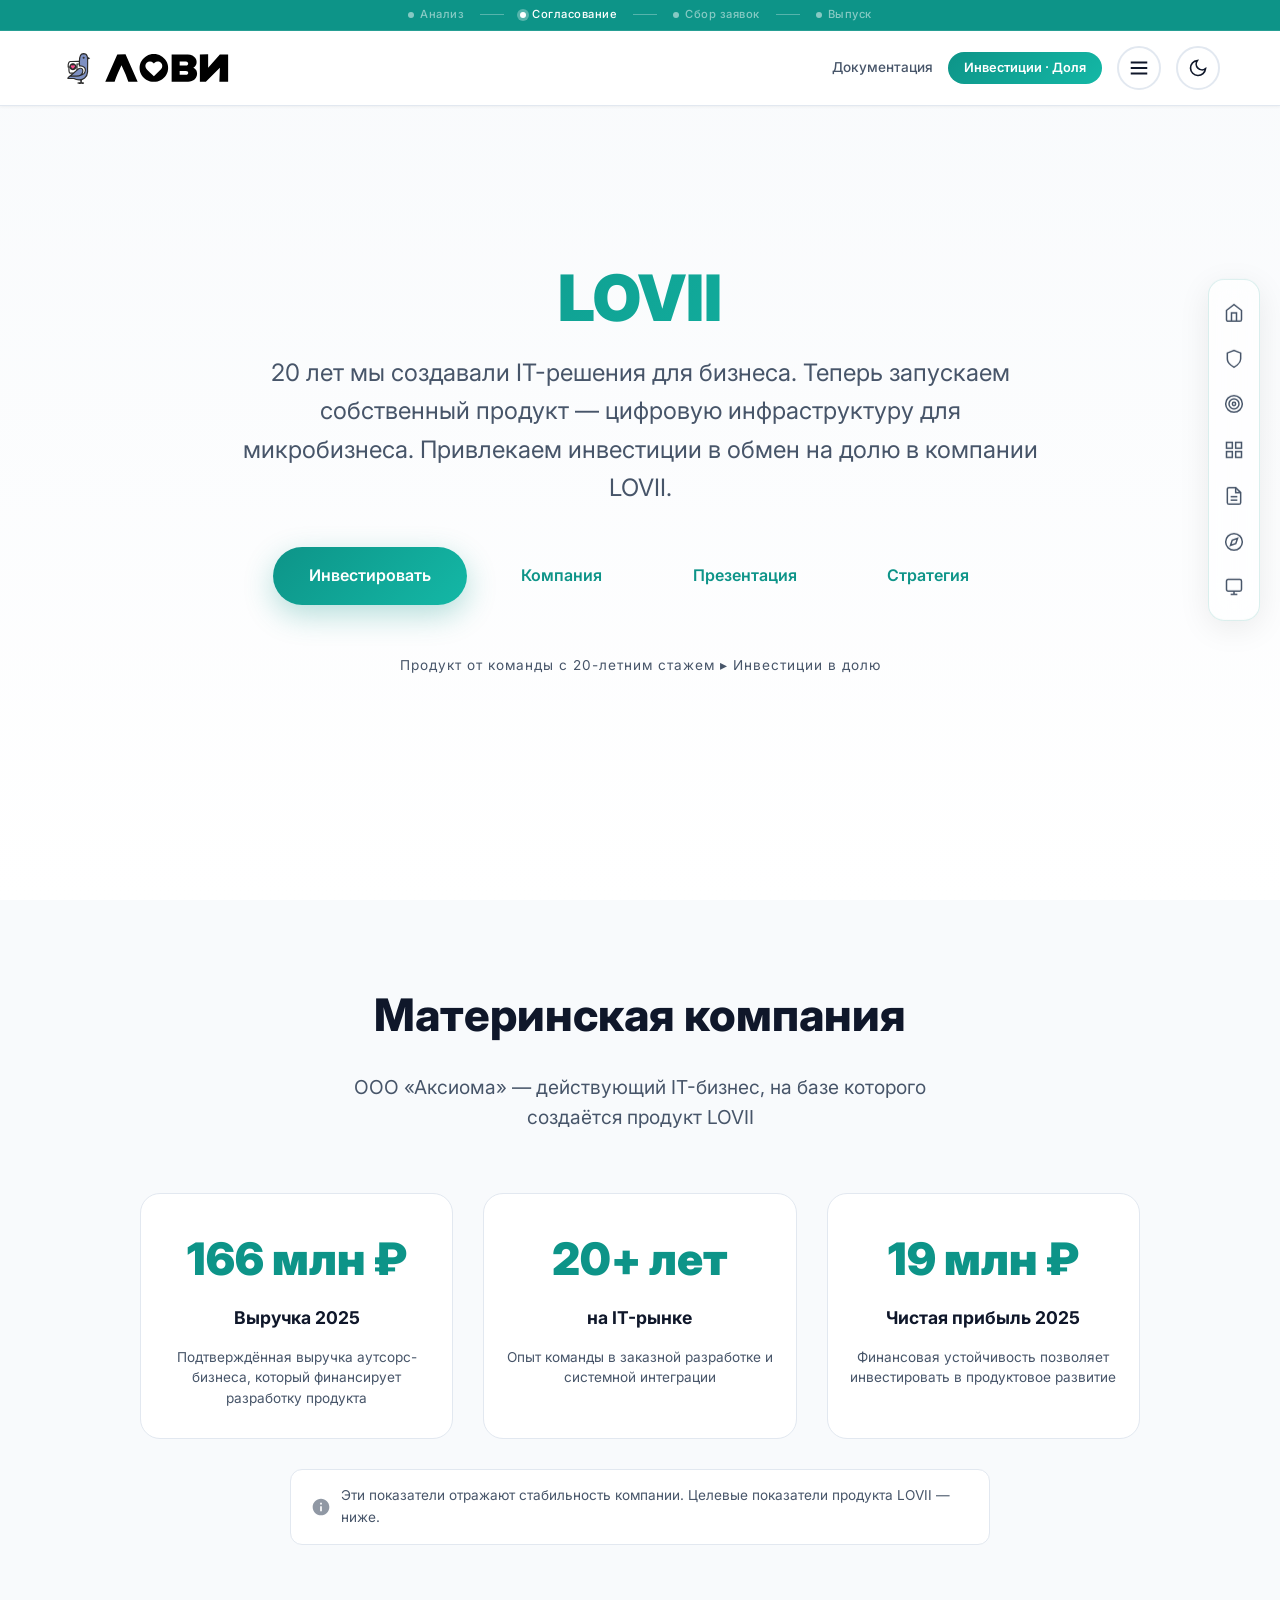
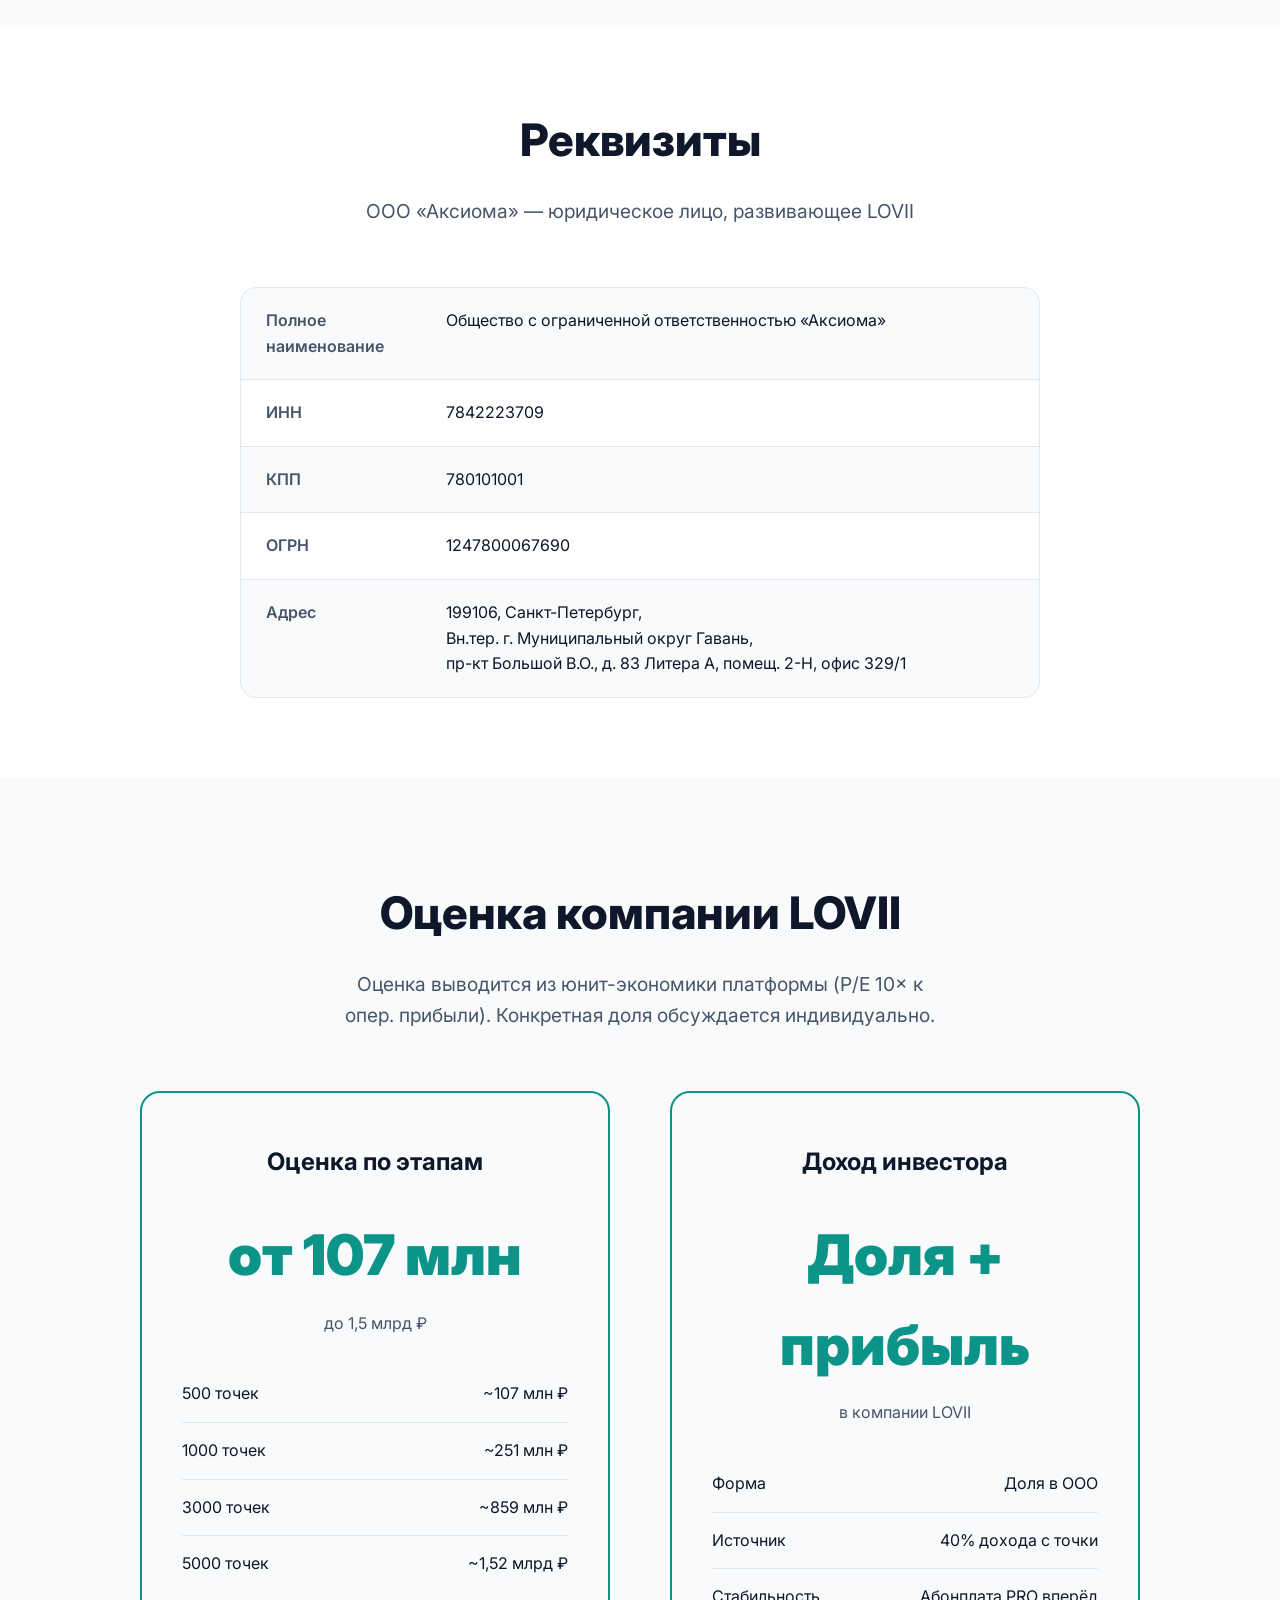
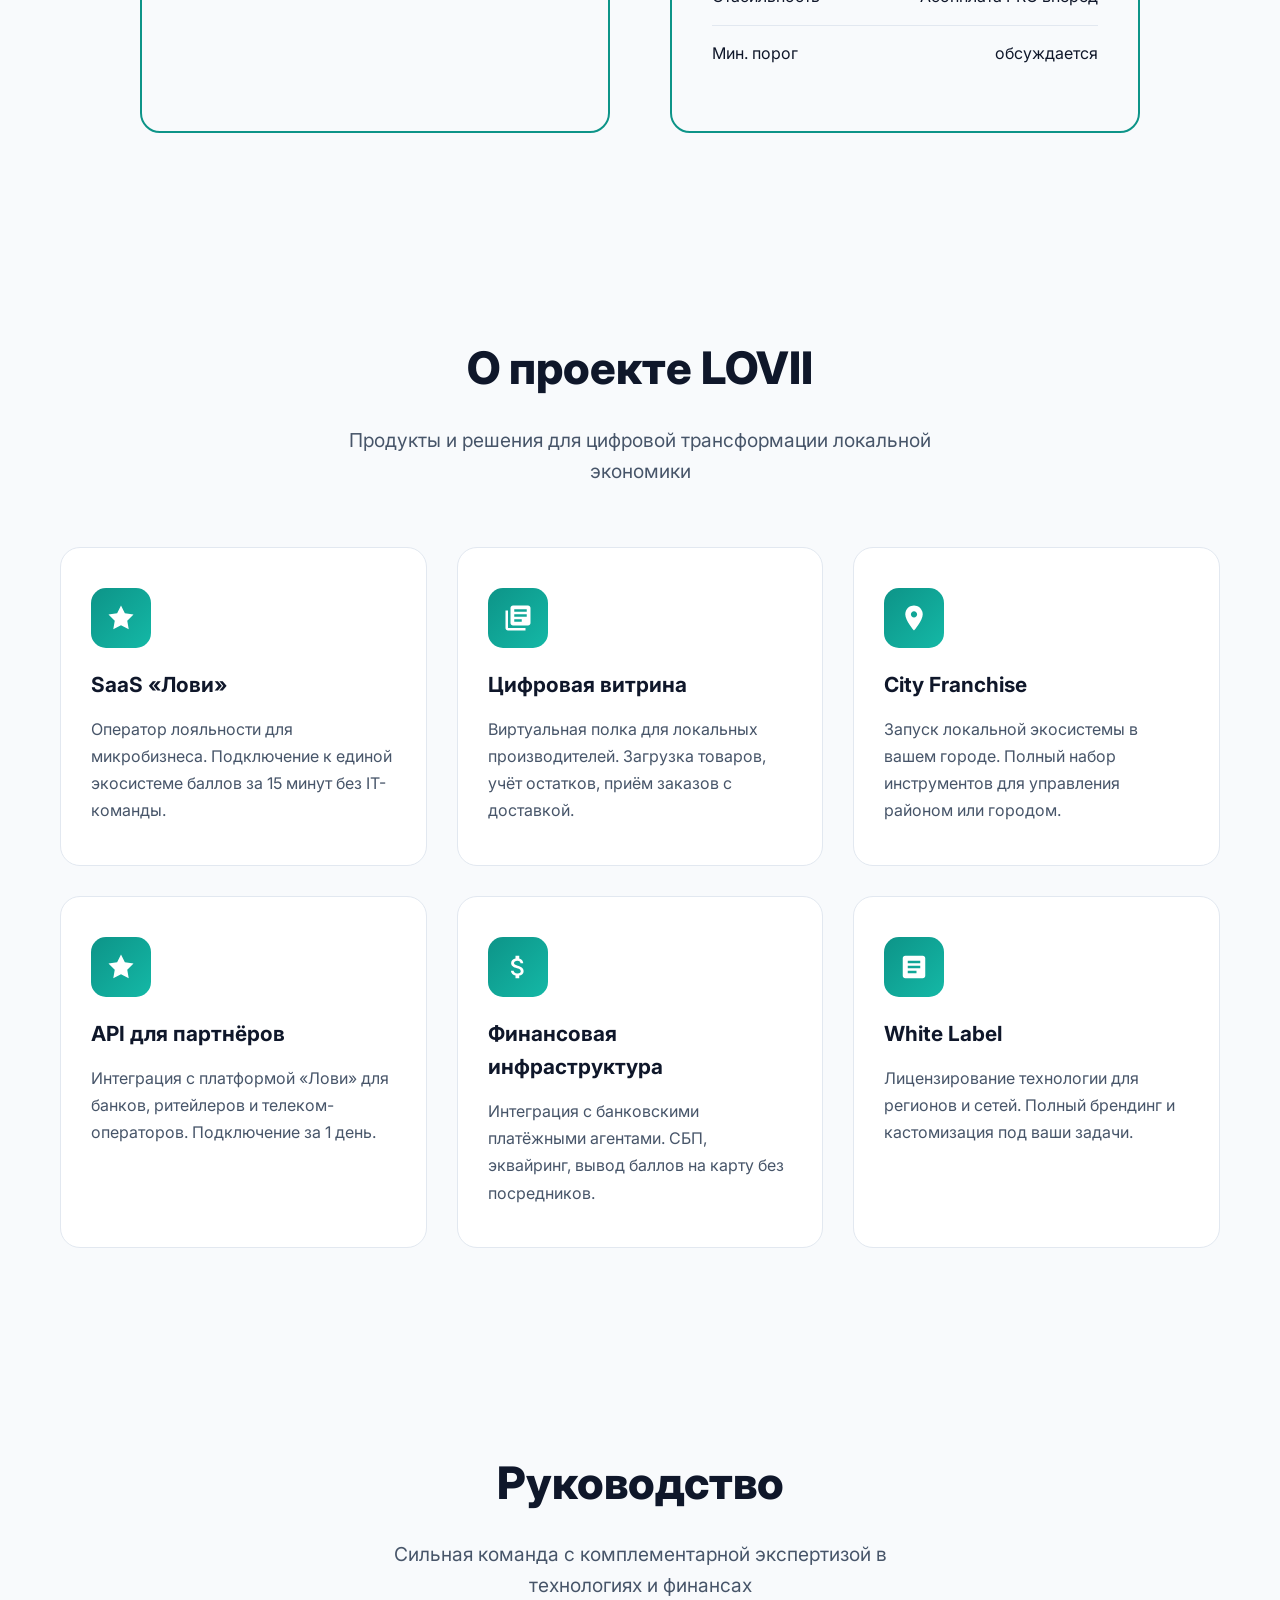
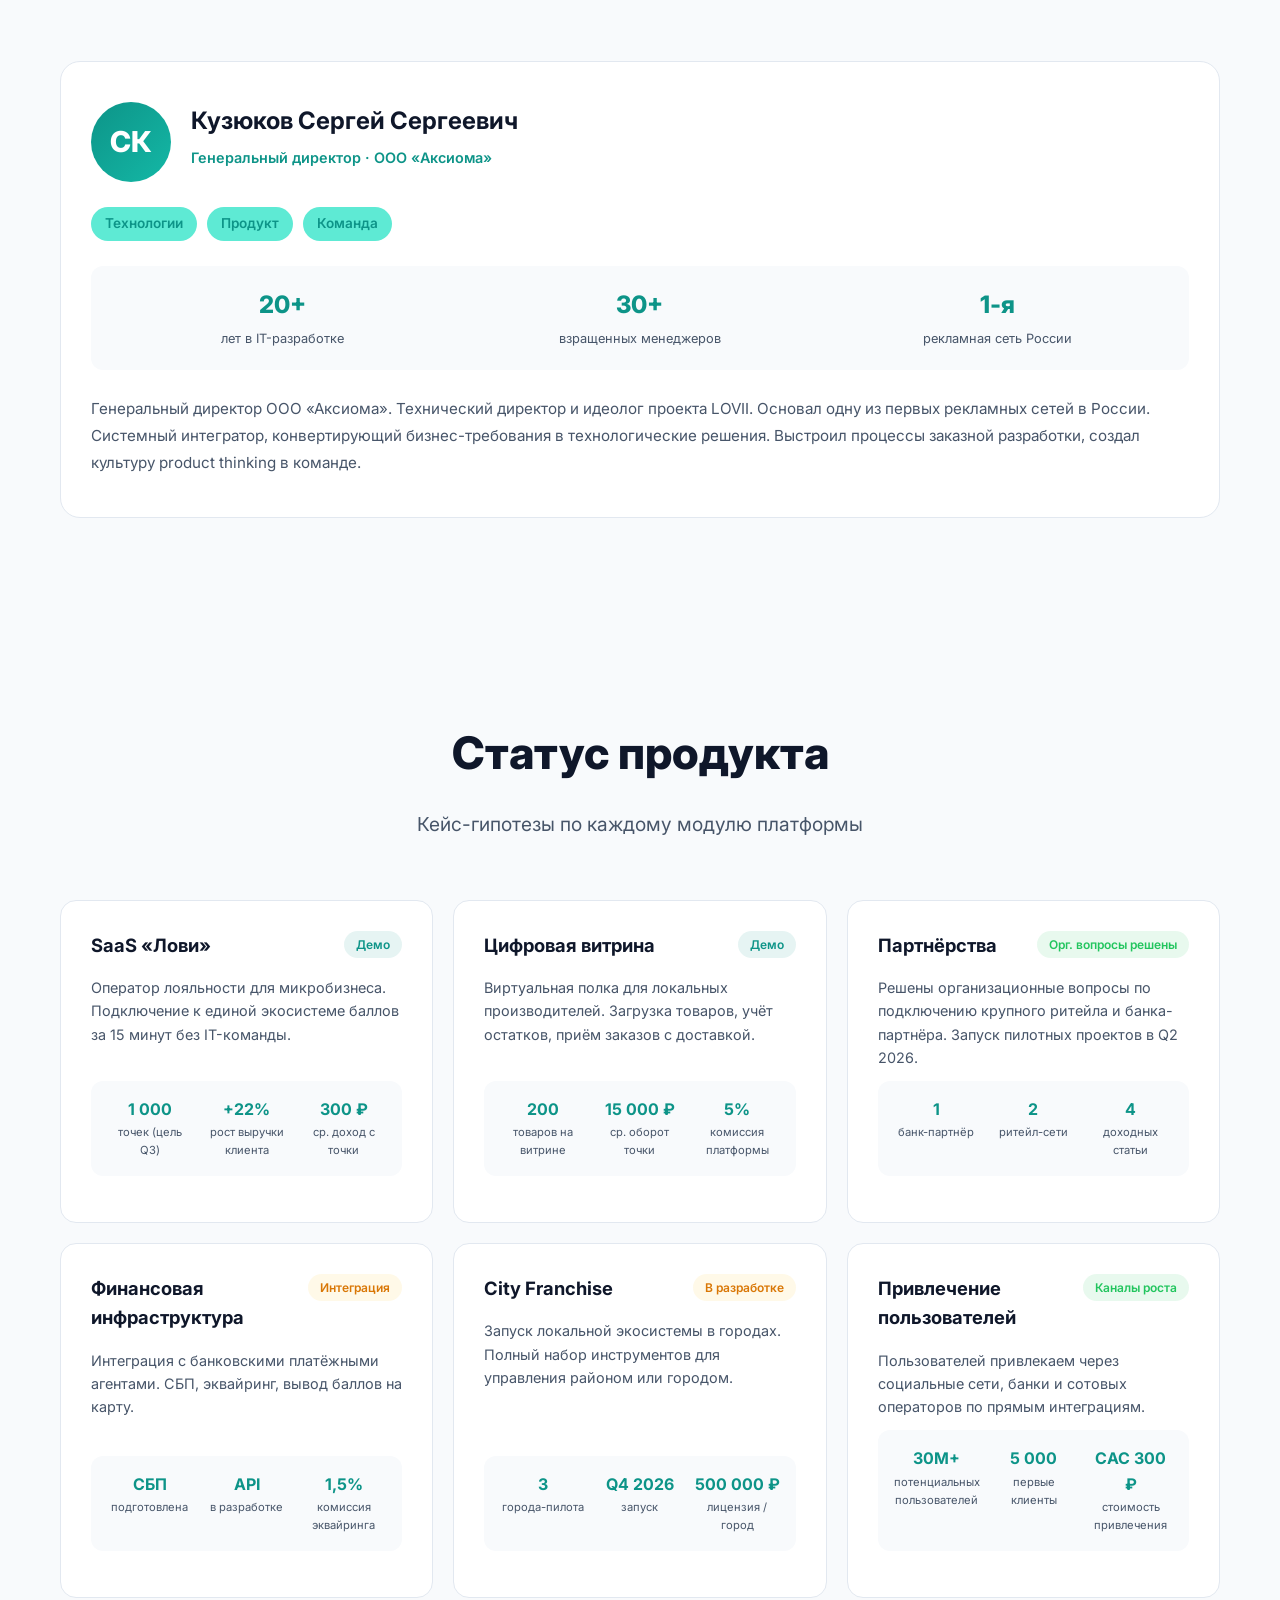
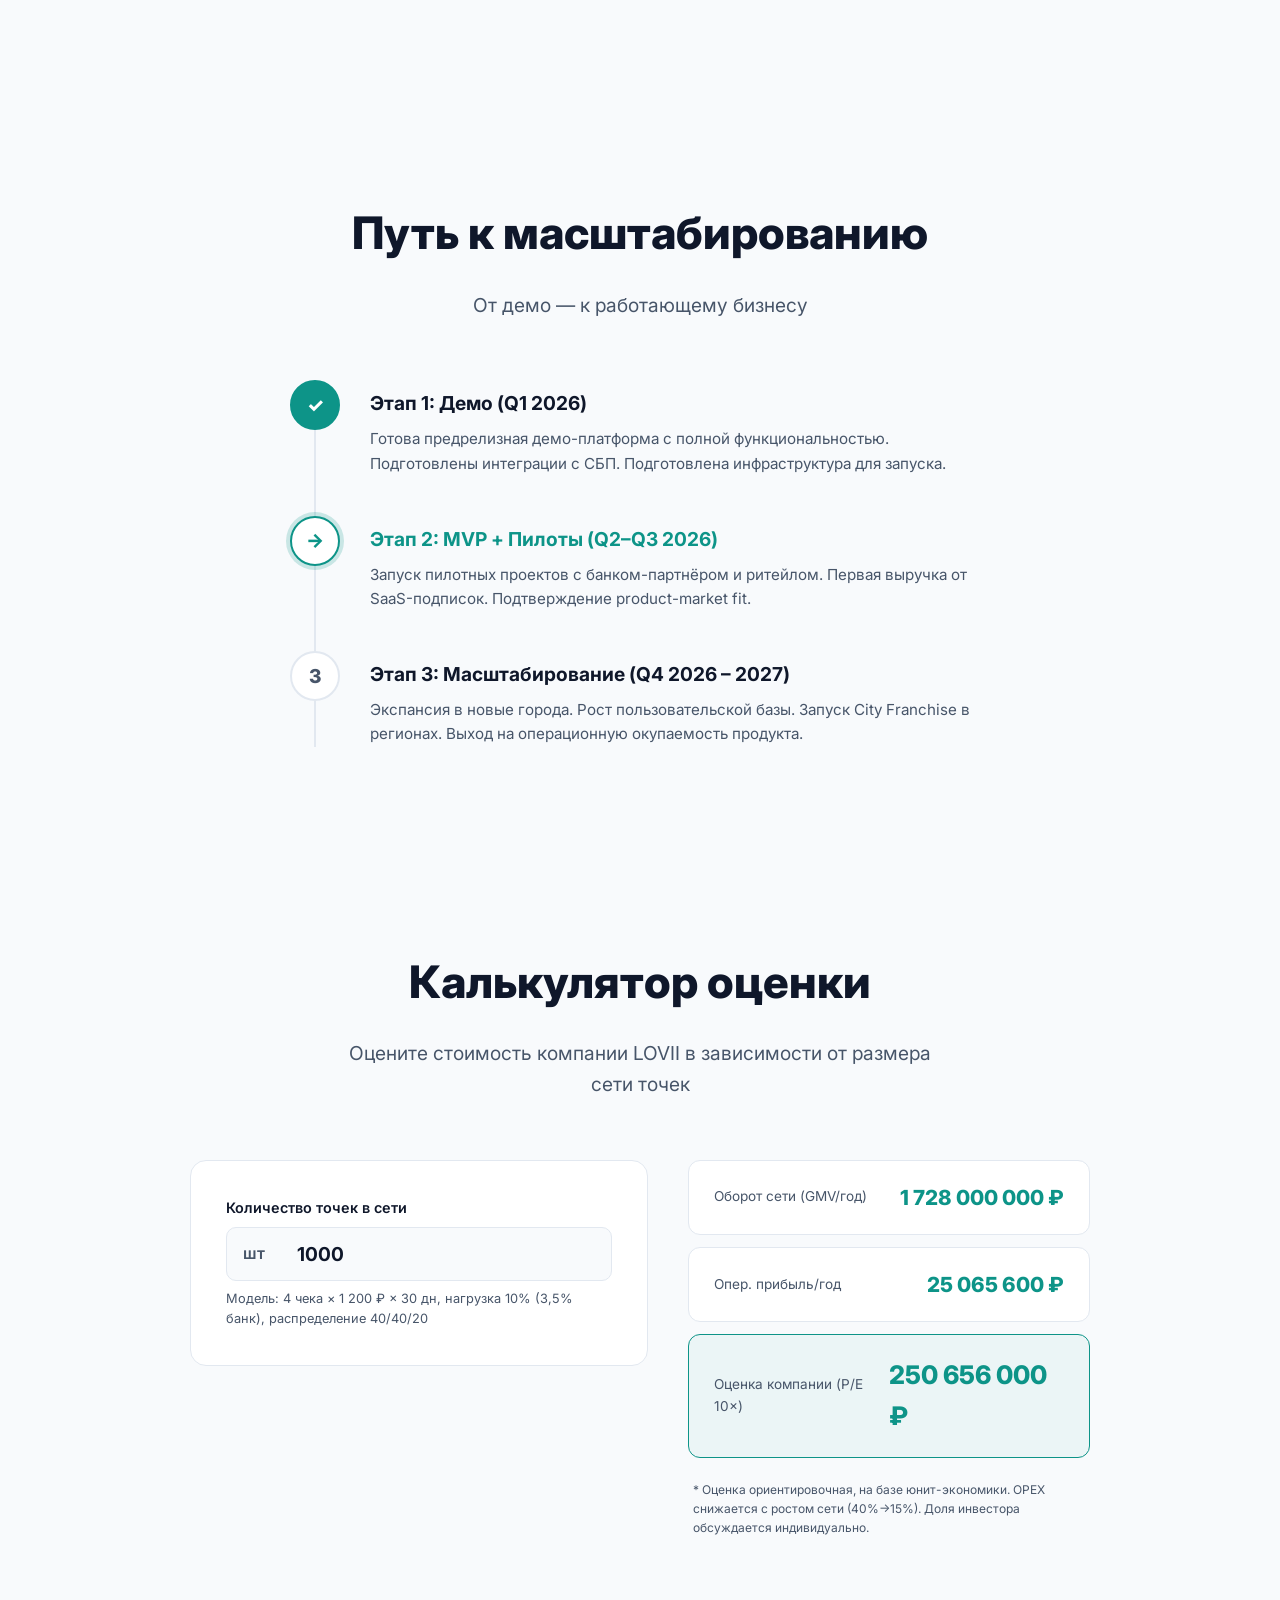
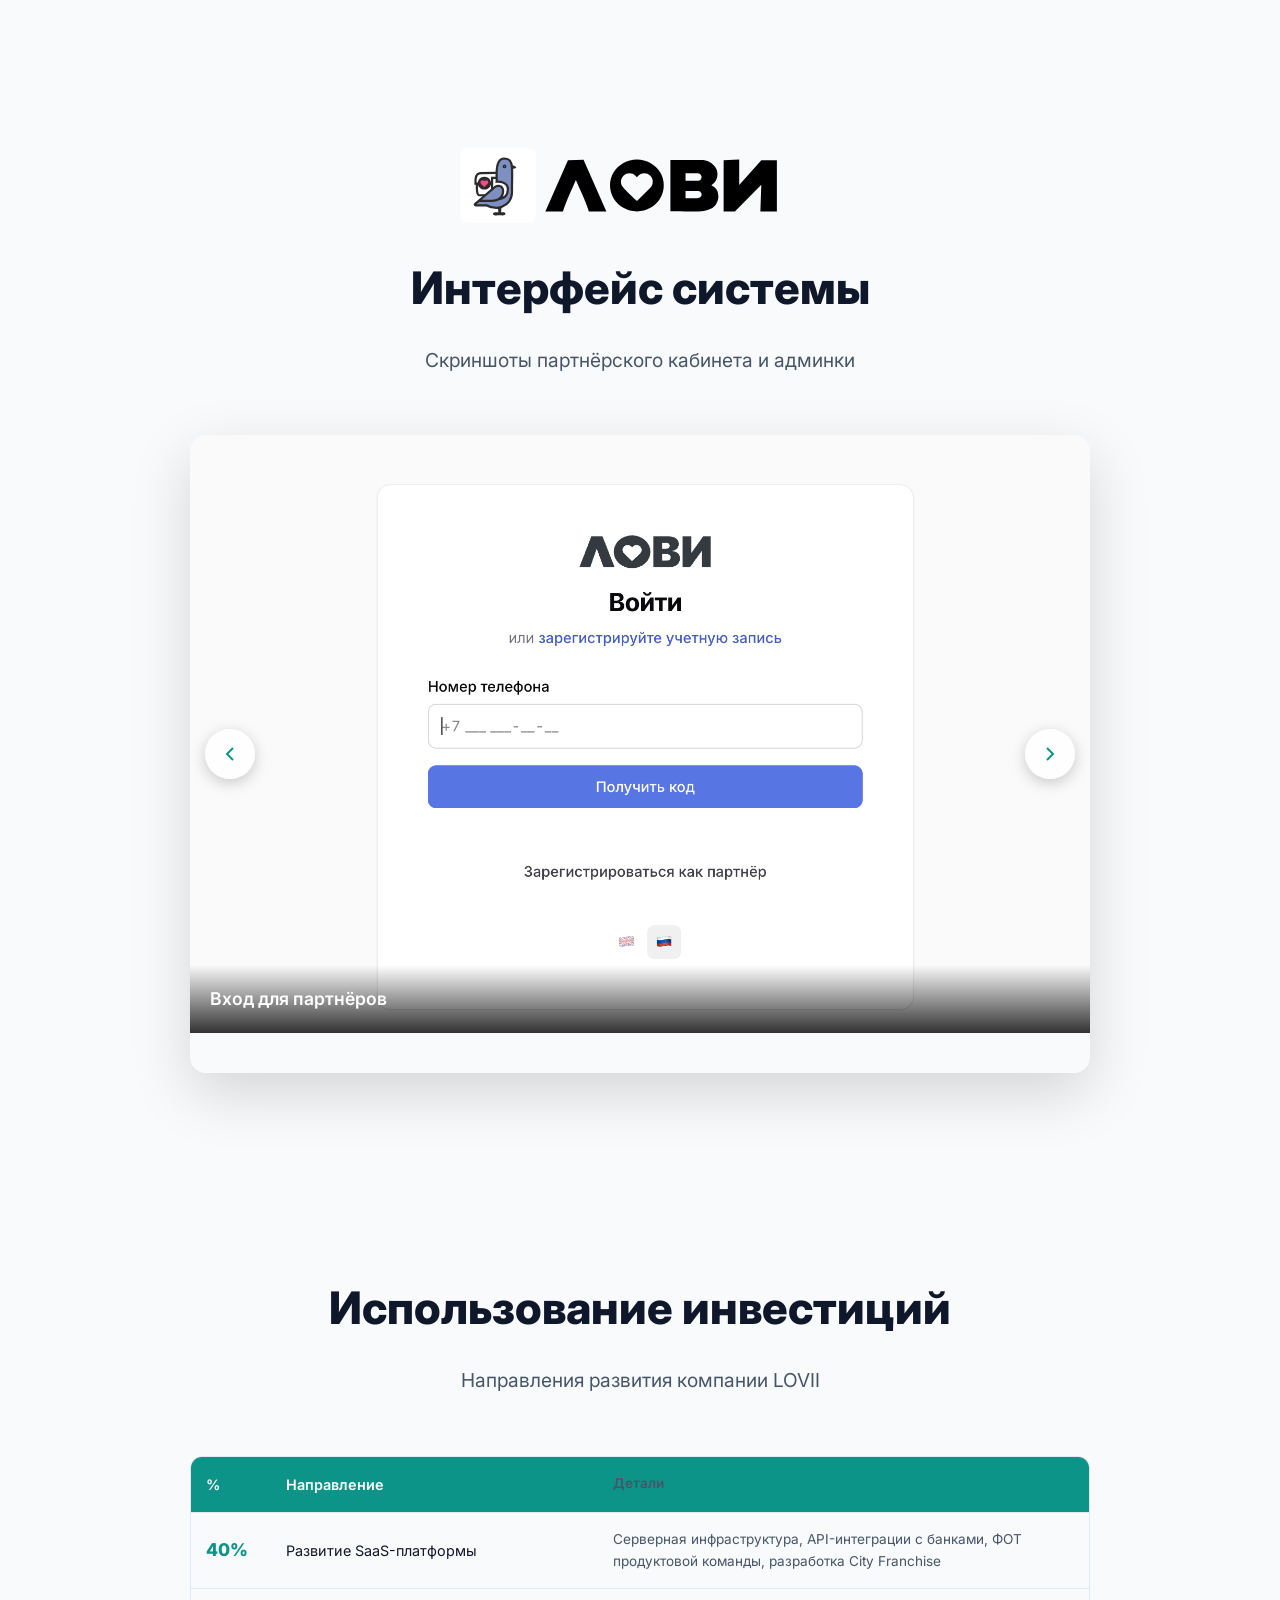
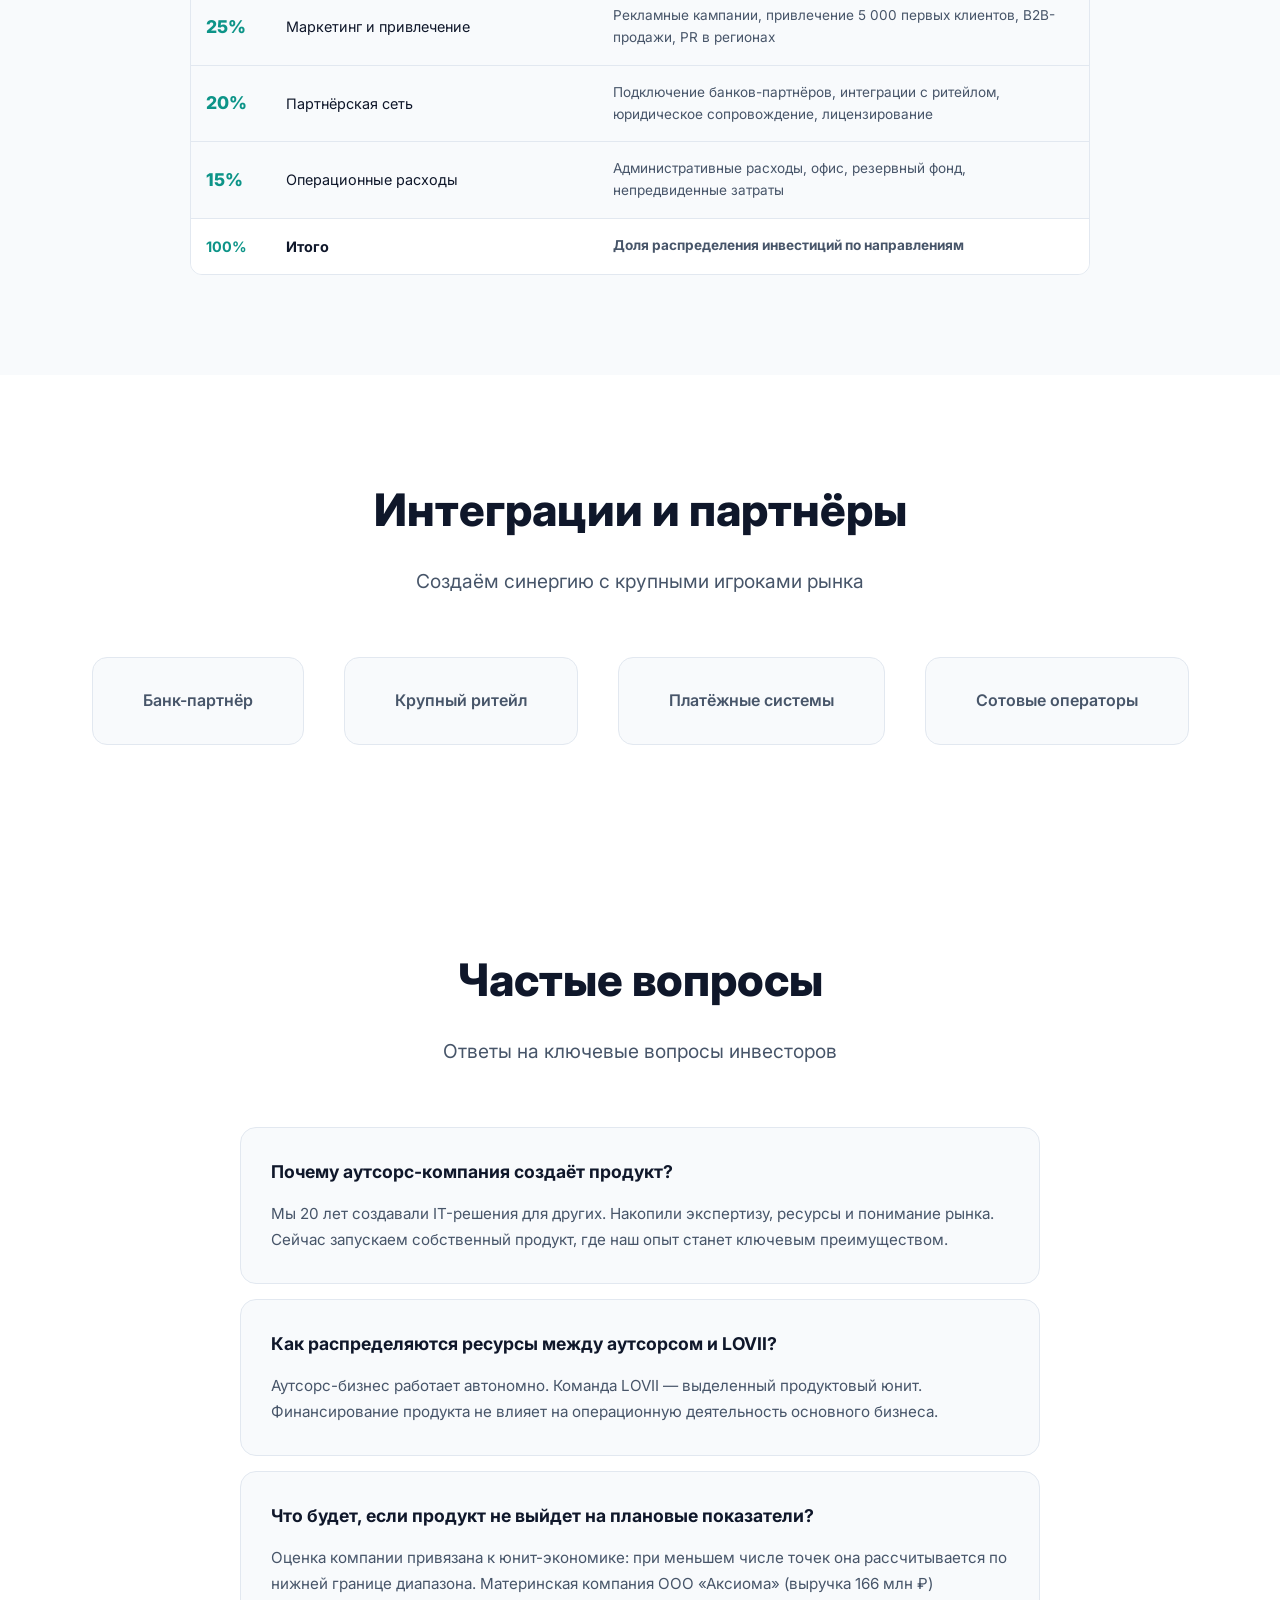
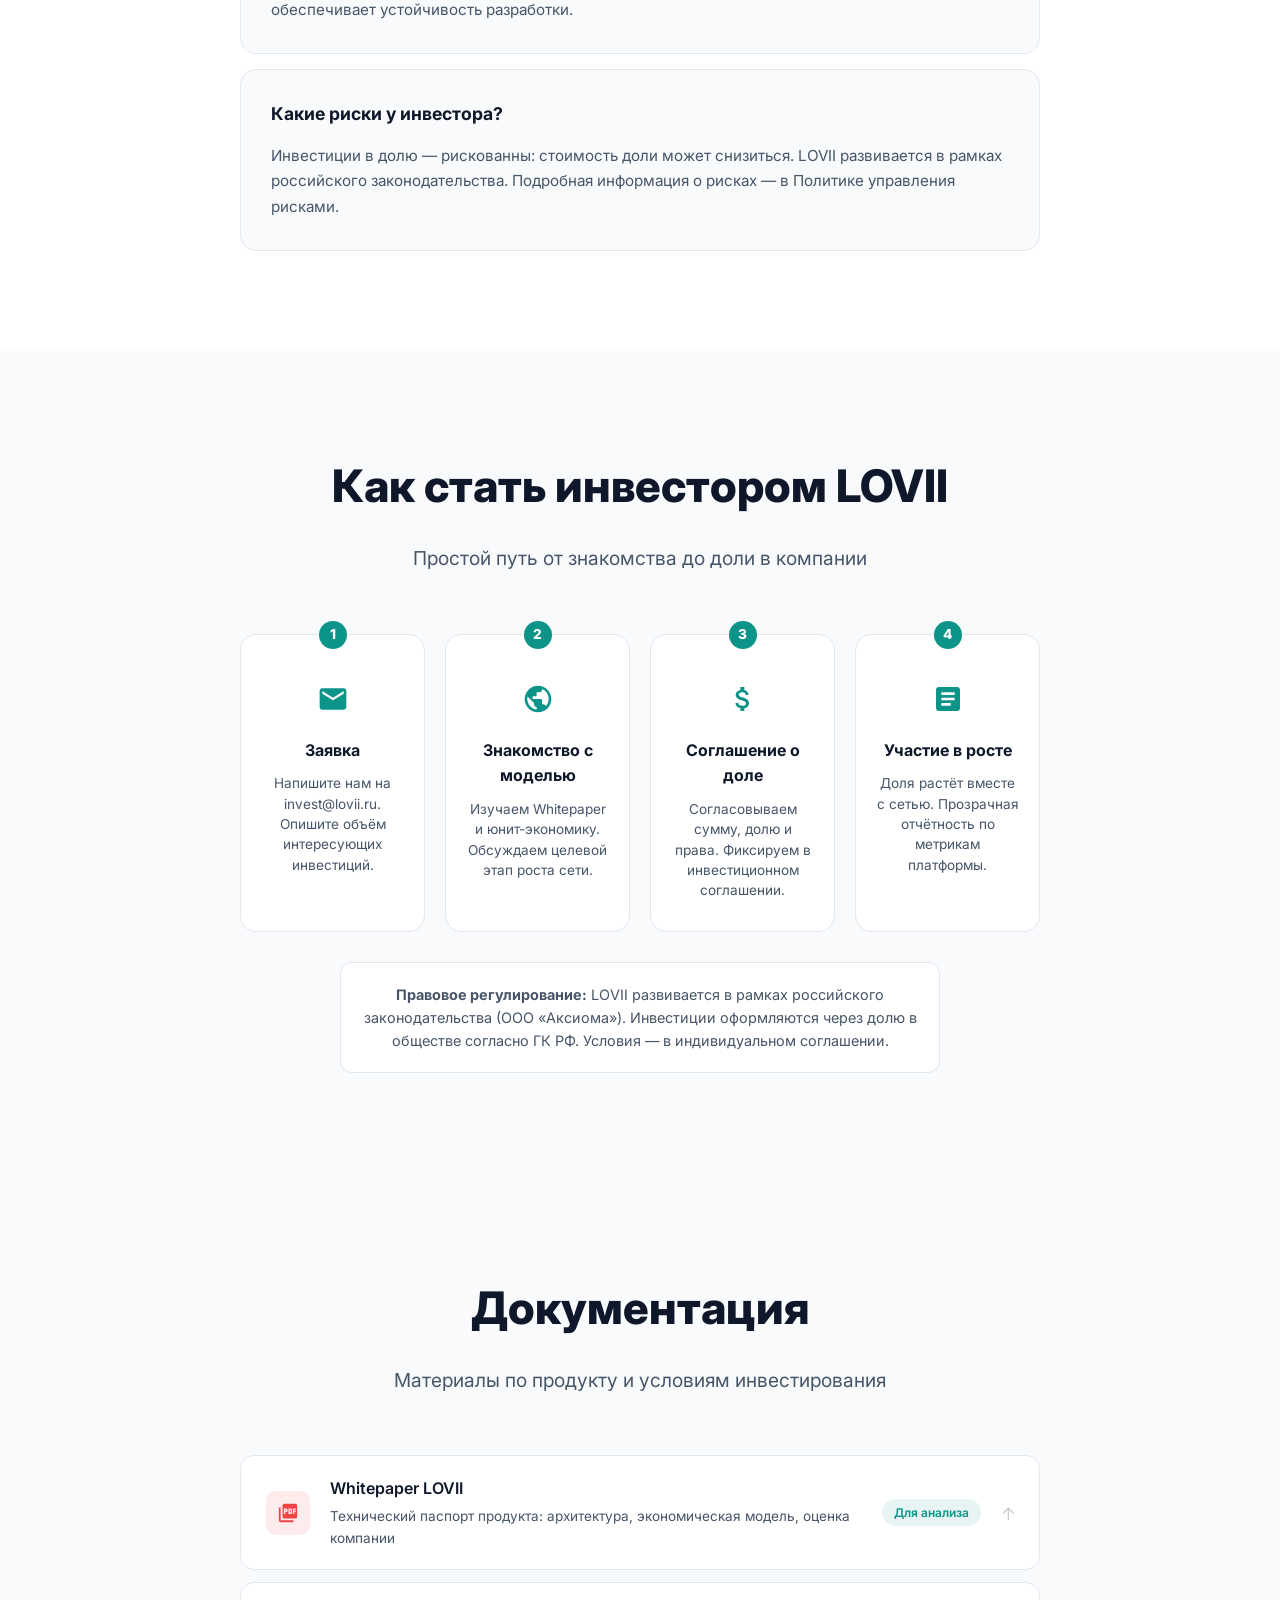
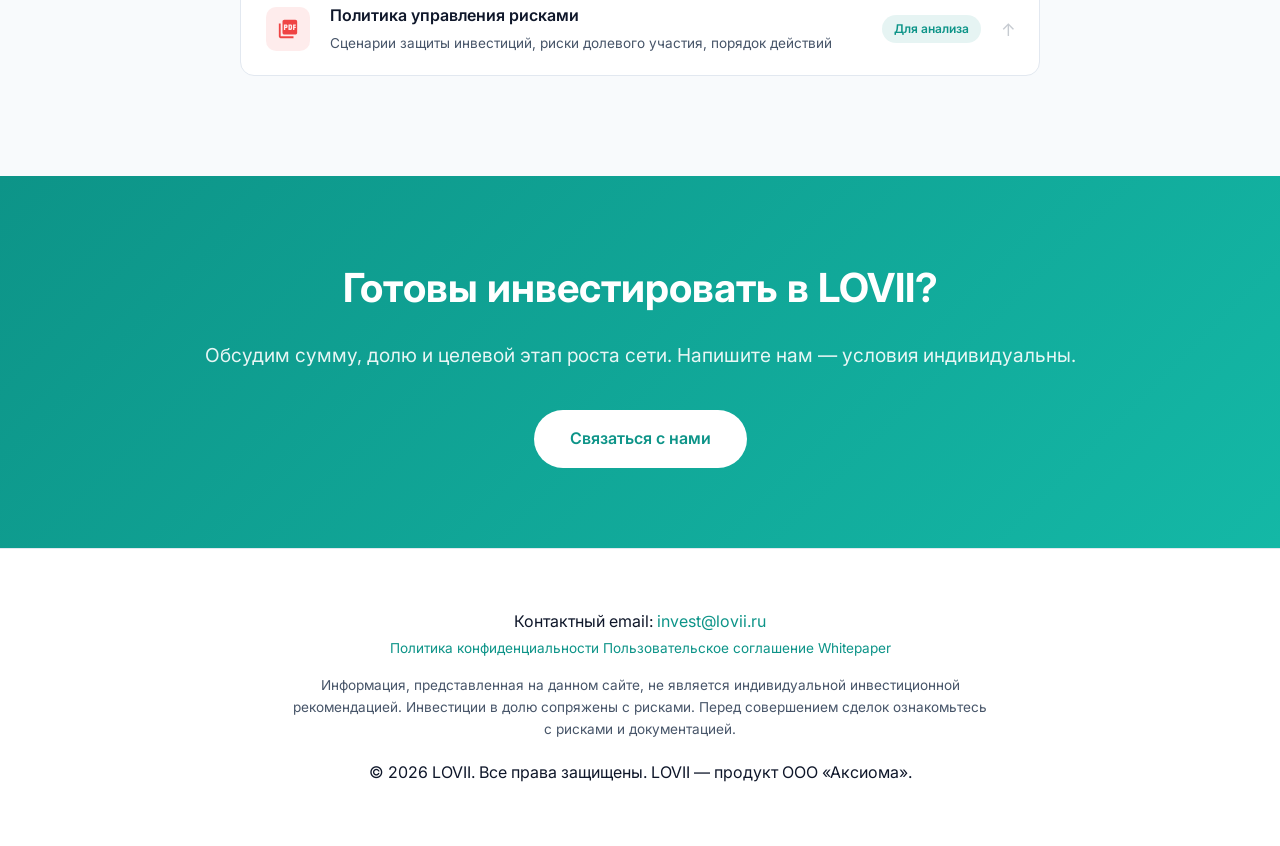
==== index.html @ ea30a4ba "Visual QA: fix all blocking defects — button visibility, whitepaper dark theme, Russian hyphenation," ====
<!DOCTYPE html>
<html lang="ru">
<head>
    <meta charset="UTF-8">
    <meta name="viewport" content="width=device-width, initial-scale=1.0, viewport-fit=cover">
    <link rel="icon" type="image/svg+xml" href="favicon.svg">
    <link rel="apple-touch-icon" href="apple-touch-icon.png">

    <title>LOVII — Инвестиции в долю · Цифровая инфраструктура локальной экономики</title>
    <meta name="description" content="Инвестируйте в LOVII — цифровую инфраструктуру локальной экономики. Привлекаем инвестиции в обмен на долю в компании. Оценка выводится из юнит-экономики платформы.">    <link rel="preconnect" href="https://fonts.googleapis.com">    <link rel="preconnect" href="https://fonts.gstatic.com" crossorigin>
    <link href="https://fonts.googleapis.com/css2?family=Inter:wght@300;400;500;600;700;800;900&display=swap" rel="stylesheet">
    <link rel="stylesheet" href="css/site.css?v=4">
    <link rel="stylesheet" href="css/home.css?v=4">
    <!-- Mobile Fixes CSS - предотвращает выход контента за границы экрана -->
    </head>
<body>
    <header class="header">
        <div class="status-bar">
            <span class="status-step">
                <span class="step-dot"></span>
                <span class="status-label">Анализ</span>
            </span>
            <span class="step-line"></span>
            <span class="status-step active">
                <span class="step-dot"></span>
                <span class="status-label">Согласование</span>
            </span>
            <span class="step-line"></span>
            <span class="status-step">
                <span class="step-dot"></span>
                <span class="status-label">Сбор заявок</span>
            </span>
            <span class="step-line"></span>
            <span class="status-step">
                <span class="step-dot"></span>
                <span class="status-label">Выпуск</span>
            </span>
        </div>
        <div class="header-inner">
            <a href="#" class="logo">
                <img src="img/logos/lovii-logo.svg" alt="LOVII" class="logo-light">
                <img src="img/logos/lovii-logo_dark.svg" alt="LOVII" class="logo-dark">
            </a>
            <div class="header-actions">
                <a href="#docs" class="header-link">Документация</a>
                <span class="header-badge">Инвестиции · Доля</span>
                <button class="header-hamburger" id="header-hamburger" aria-label="Открыть меню" aria-expanded="false">
                    <svg viewBox="0 0 24 24" fill="none" stroke="currentColor" stroke-width="2">
                        <path d="M3 12h18M3 6h18M3 18h18"></path>
                    </svg>
                </button>
                <button class="theme-toggle" id="theme-toggle" aria-label="Переключить тему">
                    <svg class="theme-icon sun" viewBox="0 0 24 24" fill="none" stroke="currentColor" stroke-width="2">
                        <circle cx="12" cy="12" r="5"></circle>
                        <path d="M12 1v2M12 21v2M4.22 4.22l1.42 1.42M18.36 18.36l1.42 1.42M1 12h2M21 12h2M4.22 19.78l1.42-1.42M18.36 5.64l1.42-1.42"></path>
                    </svg>
                    <svg class="theme-icon moon" viewBox="0 0 24 24" fill="none" stroke="currentColor" stroke-width="2">
                        <path d="M21 12.79A9 9 0 1 1 11.21 3 7 7 0 0 0 21 12.79z"></path>
                    </svg>
                </button>
            </div>
        </div>
    </header>

    <section class="hero">
        <div class="hero-content">
            <h1 class="hero-title">LOVII</h1>
            <p class="hero-subtitle">20 лет мы создавали IT-решения для бизнеса. Теперь запускаем собственный продукт — цифровую инфраструктуру для микробизнеса. Привлекаем инвестиции в обмен на долю в компании LOVII.</p>
            <div class="hero-buttons">
                <a href="#targets" class="btn btn-primary">Инвестировать</a>
                <a href="#issuer" class="btn btn-secondary">Компания</a>
                <a href="presentation/" class="btn btn-secondary">Презентация</a>
                <a href="strategy/" class="btn btn-secondary">Стратегия</a>
            </div>
        <div class="hero-outro">Продукт от команды с 20-летним стажем ▸ Инвестиции в долю</div>
        </div>
    </section>

    <section id="issuer" class="issuer-section">
        <div class="container">
            <div class="section-header">
                <h2 class="section-title">Материнская компания</h2>
                <p class="section-subtitle">ООО «Аксиома» — действующий IT-бизнес, на базе которого создаётся продукт LOVII</p>
            </div>
            <div class="issuer-grid">
                <div class="issuer-card">
                    <div class="issuer-value">166 млн ₽</div>
                    <div class="issuer-label">Выручка 2025</div>
                    <div class="issuer-desc">Подтверждённая выручка аутсорс-бизнеса, который финансирует разработку продукта</div>
                </div>
                <div class="issuer-card">
                    <div class="issuer-value">20+ лет</div>
                    <div class="issuer-label">на IT-рынке</div>
                    <div class="issuer-desc">Опыт команды в заказной разработке и системной интеграции</div>
                </div>
                <div class="issuer-card">
                    <div class="issuer-value">19 млн ₽</div>
                    <div class="issuer-label">Чистая прибыль 2025</div>
                    <div class="issuer-desc">Финансовая устойчивость позволяет инвестировать в продуктовое развитие</div>
                </div>
            </div>
            <div class="issuer-note">
                <svg viewBox="0 0 24 24" width="20" height="20"><path fill="currentColor" d="M12 2C6.48 2 2 6.48 2 12s4.48 10 10 10 10-4.48 10-10S17.52 2 12 2zm1 15h-2v-6h2v6zm0-8h-2V7h2v2z"/></svg>
                <span>Эти показатели отражают стабильность компании. Целевые показатели продукта LOVII — ниже.</span>
            </div>
        </div>
    </section>

    <section id="details" class="details-section">
        <div class="container">
            <div class="section-header">
                <h2 class="section-title">Реквизиты</h2>
                <p class="section-subtitle">ООО «Аксиома» — юридическое лицо, развивающее LOVII</p>
            </div>
            <div class="details-card">
                <div class="details-row">
                    <span class="details-label">Полное наименование</span>
                    <span class="details-value">Общество с ограниченной ответственностью «Аксиома»</span>
                </div>
                <div class="details-row">
                    <span class="details-label">ИНН</span>
                    <span class="details-value">7842223709</span>
                </div>
                <div class="details-row">
                    <span class="details-label">КПП</span>
                    <span class="details-value">780101001</span>
                </div>
                <div class="details-row">
                    <span class="details-label">ОГРН</span>
                    <span class="details-value">1247800067690</span>
                </div>
                <div class="details-row">
                    <span class="details-label">Адрес</span>
                    <span class="details-value">199106, Санкт-Петербург,<br>Вн.тер. г. Муниципальный округ Гавань,<br>пр-кт Большой В.О., д. 83 Литера А, помещ. 2-Н, офис 329/1</span>
                </div>
            </div>
        </div>
    </section>

    <section id="targets" class="targets-section">
        <div class="container">
            <div class="section-header">
                <h2 class="section-title">Оценка компании LOVII</h2>
                <p class="section-subtitle">Оценка выводится из юнит-экономики платформы (P/E 10× к опер. прибыли). Конкретная доля обсуждается индивидуально.</p>
            </div>
            <div class="investment-grid">
                <div class="investment-card">
                    <h3>Оценка по этапам</h3>
                    <div class="investment-value">от 107 млн</div>
                    <p class="investment-label">до 1,5 млрд ₽</p>
                    <div class="investment-details">
                        <div>
                            <span>500 точек</span>
                            <span>~107 млн ₽</span>
                        </div>
                        <div>
                            <span>1000 точек</span>
                            <span>~251 млн ₽</span>
                        </div>
                        <div>
                            <span>3000 точек</span>
                            <span>~859 млн ₽</span>
                        </div>
                        <div>
                            <span>5000 точек</span>
                            <span>~1,52 млрд ₽</span>
                        </div>
                    </div>
                </div>

                <div class="investment-card">
                    <h3>Доход инвестора</h3>
                    <div class="investment-value">Доля + прибыль</div>
                    <p class="investment-label">в компании LOVII</p>
                    <div class="investment-details">
                        <div>
                            <span>Форма</span>
                            <span>Доля в ООО</span>
                        </div>
                        <div>
                            <span>Источник</span>
                            <span>40% дохода с точки</span>
                        </div>
                        <div>
                            <span>Стабильность</span>
                            <span>Абонплата PRO вперёд</span>
                        </div>
                        <div>
                            <span>Мин. порог</span>
                            <span>обсуждается</span>
                        </div>
                    </div>
                </div>
            </div>
        </div>
    </section>

    <section id="about">
        <div class="container">
            <div class="section-header">
                <h2 class="section-title">О проекте LOVII</h2>
                <p class="section-subtitle">Продукты и решения для цифровой трансформации локальной экономики</p>
            </div>

            <div class="cards-grid">
                <div class="card">
                    <div class="card-icon">
                        <svg viewBox="0 0 24 24"><path d="M12 2l3.09 6.26L22 9.27l-5 4.87 1.18 6.88L12 17.77l-6.18 3.25L7 14.14 2 9.27l6.91-1.01L12 2z"/></svg>
                    </div>
                    <h3 class="card-title">SaaS «Лови»</h3>
                    <p class="card-text">Оператор лояльности для микробизнеса. Подключение к единой экосистеме баллов за 15 минут без IT-команды.</p>
                </div>

                <div class="card">
                    <div class="card-icon">
                        <svg viewBox="0 0 24 24"><path d="M4 6H2v14c0 1.1.9 2 2 2h14v-2H4V6zm16-4H8c-1.1 0-2 .9-2 2v12c0 1.1.9 2 2 2h12c1.1 0 2-.9 2-2V4c0-1.1-.9-2-2-2zm-1 9H9V9h10v2zm-4 4H9v-2h6v2zm4-8H9V5h10v2z"/></svg>
                    </div>
                    <h3 class="card-title">Цифровая витрина</h3>
                    <p class="card-text">Виртуальная полка для локальных производителей. Загрузка товаров, учёт остатков, приём заказов с доставкой.</p>
                </div>

                <div class="card">
                    <div class="card-icon">
                        <svg viewBox="0 0 24 24"><path d="M12 2C8.13 2 5 5.13 5 9c0 5.25 7 13 7 13s7-7.75 7-13c0-3.87-3.13-7-7-7zm0 9.5c-1.38 0-2.5-1.12-2.5-2.5s1.12-2.5 2.5-2.5 2.5 1.12 2.5 2.5-1.12 2.5-2.5 2.5z"/></svg>
                    </div>
                    <h3 class="card-title">City Franchise</h3>
                    <p class="card-text">Запуск локальной экосистемы в вашем городе. Полный набор инструментов для управления районом или городом.</p>
                </div>

                <div class="card">
                    <div class="card-icon">
                        <svg viewBox="0 0 24 24"><path d="M12 2l3.09 6.26L22 9.27l-5 4.87 1.18 6.88L12 17.77l-6.18 3.25L7 14.14 2 9.27l6.91-1.01L12 2z"/></svg>
                    </div>
                    <h3 class="card-title">API для партнёров</h3>
                    <p class="card-text">Интеграция с платформой «Лови» для банков, ритейлеров и телеком-операторов. Подключение за 1 день.</p>
                </div>

                <div class="card">
                    <div class="card-icon">
                        <svg viewBox="0 0 24 24"><path d="M11.8 10.9c-2.27-.59-3-1.2-3-2.15 0-1.09 1.01-1.85 2.7-1.85 1.78 0 2.44.85 2.5 2.1h2.21c-.07-1.72-1.12-3.3-3.21-3.81V3h-3v2.16c-1.94.42-3.5 1.68-3.5 3.61 0 2.31 1.91 3.46 4.7 4.13 2.5.6 3 1.48 3 2.41 0 .69-.49 1.79-2.7 1.79-2.06 0-2.87-.92-2.98-2.1h-2.2c.12 2.19 1.76 3.42 3.68 3.83V21h3v-2.15c1.95-.37 3.5-1.5 3.5-3.55 0-2.84-2.43-3.81-4.7-4.4z"/></svg>
                    </div>
                    <h3 class="card-title">Финансовая инфраструктура</h3>
                    <p class="card-text">Интеграция с банковскими платёжными агентами. СБП, эквайринг, вывод баллов на карту без посредников.</p>
                </div>

                <div class="card">
                    <div class="card-icon">
                        <svg viewBox="0 0 24 24"><path d="M19 3H5c-1.1 0-2 .9-2 2v14c0 1.1.9 2 2 2h14c1.1 0 2-.9 2-2V5c0-1.1-.9-2-2-2zm-5 14H7v-2h7v2zm3-4H7v-2h10v2zm0-4H7V7h10v2z"/></svg>
                    </div>
                    <h3 class="card-title">White Label</h3>
                    <p class="card-text">Лицензирование технологии для регионов и сетей. Полный брендинг и кастомизация под ваши задачи.</p>
                </div>
            </div>
        </div>
    </section>

    <section id="team" class="about">
        <div class="container">
            <div class="section-header">
                <h2 class="section-title">Руководство</h2>
                <p class="section-subtitle">Сильная команда с комплементарной экспертизой в технологиях и финансах</p>
            </div>

            <div class="cards-grid">
                <div class="card team-card-full">
                    <div class="team-header">
                        <div class="team-avatar-large">СК</div>
                        <div class="team-info">
                            <h3 class="team-name">Кузюков Сергей Сергеевич</h3>
                            <p class="team-role">Генеральный директор · ООО «Аксиома»</p>
                        </div>
                    </div>
                    <div class="team-expertise">
                        <span class="expertise-tag">Технологии</span>
                        <span class="expertise-tag">Продукт</span>
                        <span class="expertise-tag">Команда</span>
                    </div>
                    <div class="team-achievements">
                        <div class="achievement">
                            <span class="achievement-value">20+</span>
                            <span class="achievement-label">лет в IT-разработке</span>
                        </div>
                        <div class="achievement">
                            <span class="achievement-value">30+</span>
                            <span class="achievement-label">взращенных менеджеров</span>
                        </div>
                        <div class="achievement">
                            <span class="achievement-value">1-я</span>
                            <span class="achievement-label">рекламная сеть России</span>
                        </div>
                    </div>
                    <p class="team-bio">
                        Генеральный директор ООО «Аксиома». Технический директор и идеолог проекта LOVII. Основал одну из первых рекламных сетей в России. Системный интегратор, конвертирующий бизнес-требования в технологические решения. Выстроил процессы заказной разработки, создал культуру product thinking в команде.
                    </p>
                </div>
            </div>
        </div>
    </section>

    <section id="product">
        <div class="container">
            <div class="section-header">
                <h2 class="section-title">Статус продукта</h2>
                <p class="section-subtitle">Кейс-гипотезы по каждому модулю платформы</p>
            </div>

            <div class="case-grid">
                <div class="case-card">
                    <div class="case-header">
                        <h3>SaaS «Лови»</h3>
                        <span class="case-status demo">Демо</span>
                    </div>
                    <div class="case-body">
                        <p>Оператор лояльности для микробизнеса. Подключение к единой экосистеме баллов за 15 минут без IT-команды.</p>
                        <div class="case-metrics">
                            <div class="case-metric">
                                <span class="cm-value">1 000</span>
                                <span class="cm-label">точек (цель Q3)</span>
                            </div>
                            <div class="case-metric">
                                <span class="cm-value">+22%</span>
                                <span class="cm-label">рост выручки клиента</span>
                            </div>
                            <div class="case-metric">
                                <span class="cm-value">300 ₽</span>
                                <span class="cm-label">ср. доход с точки</span>
                            </div>
                        </div>
                    </div>
                </div>

                <div class="case-card">
                    <div class="case-header">
                        <h3>Цифровая витрина</h3>
                        <span class="case-status demo">Демо</span>
                    </div>
                    <div class="case-body">
                        <p>Виртуальная полка для локальных производителей. Загрузка товаров, учёт остатков, приём заказов с доставкой.</p>
                        <div class="case-metrics">
                            <div class="case-metric">
                                <span class="cm-value">200</span>
                                <span class="cm-label">товаров на витрине</span>
                            </div>
                            <div class="case-metric">
                                <span class="cm-value">15 000 ₽</span>
                                <span class="cm-label">ср. оборот точки</span>
                            </div>
                            <div class="case-metric">
                                <span class="cm-value">5%</span>
                                <span class="cm-label">комиссия платформы</span>
                            </div>
                        </div>
                    </div>
                </div>

                <div class="case-card">
                    <div class="case-header">
                        <h3>Партнёрства</h3>
                        <span class="case-status ready">Орг. вопросы решены</span>
                    </div>
                    <div class="case-body">
                        <p>Решены организационные вопросы по подключению крупного ритейла и банка-партнёра. Запуск пилотных проектов в Q2 2026.</p>
                        <div class="case-metrics">
                            <div class="case-metric">
                                <span class="cm-value">1</span>
                                <span class="cm-label">банк-партнёр</span>
                            </div>
                            <div class="case-metric">
                                <span class="cm-value">2</span>
                                <span class="cm-label">ритейл-сети</span>
                            </div>
                            <div class="case-metric">
                                <span class="cm-value">4</span>
                                <span class="cm-label">доходных статьи</span>
                            </div>
                        </div>
                    </div>
                </div>

                <div class="case-card">
                    <div class="case-header">
                        <h3>Финансовая инфраструктура</h3>
                        <span class="case-status dev">Интеграция</span>
                    </div>
                    <div class="case-body">
                        <p>Интеграция с банковскими платёжными агентами. СБП, эквайринг, вывод баллов на карту.</p>
                        <div class="case-metrics">
                            <div class="case-metric">
                                <span class="cm-value">СБП</span>
                                <span class="cm-label">подготовлена</span>
                            </div>
                            <div class="case-metric">
                                <span class="cm-value">API</span>
                                <span class="cm-label">в разработке</span>
                            </div>
                            <div class="case-metric">
                                <span class="cm-value">1,5%</span>
                                <span class="cm-label">комиссия эквайринга</span>
                            </div>
                        </div>
                    </div>
                </div>

                <div class="case-card">
                    <div class="case-header">
                        <h3>City Franchise</h3>
                        <span class="case-status dev">В разработке</span>
                    </div>
                    <div class="case-body">
                        <p>Запуск локальной экосистемы в городах. Полный набор инструментов для управления районом или городом.</p>
                        <div class="case-metrics">
                            <div class="case-metric">
                                <span class="cm-value">3</span>
                                <span class="cm-label">города-пилота</span>
                            </div>
                            <div class="case-metric">
                                <span class="cm-value">Q4 2026</span>
                                <span class="cm-label">запуск</span>
                            </div>
                            <div class="case-metric">
                                <span class="cm-value">500 000 ₽</span>
                                <span class="cm-label">лицензия / город</span>
                            </div>
                        </div>
                    </div>
                </div>

                <div class="case-card">
                    <div class="case-header">
                        <h3>Привлечение пользователей</h3>
                        <span class="case-status ready">Каналы роста</span>
                    </div>
                    <div class="case-body">
                        <p>Пользователей привлекаем через социальные сети, банки и сотовых операторов по прямым интеграциям.</p>
                        <div class="case-metrics">
                            <div class="case-metric">
                                <span class="cm-value">30M+</span>
                                <span class="cm-label">потенциальных пользователей</span>
                            </div>
                            <div class="case-metric">
                                <span class="cm-value">5 000</span>
                                <span class="cm-label">первые клиенты</span>
                            </div>
                            <div class="case-metric">
                                <span class="cm-value">CAC 300 ₽</span>
                                <span class="cm-label">стоимость привлечения</span>
                            </div>
                        </div>
                    </div>
                </div>
            </div>
        </div>
    </section>

    <section id="roadmap" class="roadmap-section">
        <div class="container">
            <div class="section-header">
                <h2 class="section-title">Путь к масштабированию</h2>
                <p class="section-subtitle">От демо — к работающему бизнесу</p>
            </div>
            <div class="roadmap">
                <div class="roadmap-item completed">
                    <div class="roadmap-marker">✓</div>
                    <div class="roadmap-content">
                        <h3>Этап 1: Демо (Q1 2026)</h3>
                        <p>Готова предрелизная демо-платформа с полной функциональностью. Подготовлены интеграции с СБП. Подготовлена инфраструктура для запуска.</p>
                    </div>
                </div>
                <div class="roadmap-item active">
                    <div class="roadmap-marker">→</div>
                    <div class="roadmap-content">
                        <h3>Этап 2: MVP + Пилоты (Q2–Q3 2026)</h3>
                        <p>Запуск пилотных проектов с банком-партнёром и ритейлом. Первая выручка от SaaS-подписок. Подтверждение product-market fit.</p>
                    </div>
                </div>
                <div class="roadmap-item">
                    <div class="roadmap-marker">3</div>
                    <div class="roadmap-content">
                        <h3>Этап 3: Масштабирование (Q4 2026 – 2027)</h3>
                        <p>Экспансия в новые города. Рост пользовательской базы. Запуск City Franchise в регионах. Выход на операционную окупаемость продукта.</p>
                    </div>
                </div>
            </div>
        </div>
    </section>

    <section id="calculator" class="calc-section">
        <div class="container">
            <div class="section-header">
                <h2 class="section-title">Калькулятор оценки</h2>
                <p class="section-subtitle">Оцените стоимость компании LOVII в зависимости от размера сети точек</p>
            </div>
            <div class="calc-layout">
                <div class="calc-form">
                    <label for="store-count">Количество точек в сети</label>
                    <div class="input-group">
                        <span>шт</span>
                        <input type="number" id="store-count" value="1000" min="100" step="100">
                    </div>
                    <div style="font-size:0.8rem;color:var(--text-secondary);margin-top:-12px;">Модель: 4 чека × 1 200 ₽ × 30 дн, нагрузка 10% (3,5% банк), распределение 40/40/20</div>
                </div>
                <div class="calc-results" id="calc-results">
                    <div class="calc-result-item">
                        <span class="crl-label">Оборот сети (GMV/год)</span>
                        <span class="crl-value" id="calc-gmv">—</span>
                    </div>
                    <div class="calc-result-item">
                        <span class="crl-label">Опер. прибыль/год</span>
                        <span class="crl-value" id="calc-profit">—</span>
                    </div>
                    <div class="calc-result-item highlight">
                        <span class="crl-label">Оценка компании (P/E 10×)</span>
                        <span class="crl-value" id="calc-valuation">—</span>
                    </div>
                    <div style="font-size:0.75rem;color:var(--text-secondary);padding:10px 5px;">* Оценка ориентировочная, на базе юнит-экономики. OPEX снижается с ростом сети (40%→15%). Доля инвестора обсуждается индивидуально.</div>
                </div>
            </div>
        </div>
    </section>

    <section id="screenshots">
        <div class="container">
            <div class="section-header">
                <div class="screenshots-logo">
                    <img src="img/logos/lovii-logo.svg" alt="LOVII" class="logo-light">
                    <img src="img/logos/lovii-logo_dark.svg" alt="LOVII" class="logo-dark">
                </div>
                <h2 class="section-title">Интерфейс системы</h2>
                <p class="section-subtitle">Скриншоты партнёрского кабинета и админки</p>
            </div>

            <div class="carousel">
                <div class="carousel-track">
                    <div class="carousel-slide">
                        <img src="screens/1.png" alt="Вход для партнёров">
                        <div class="carousel-caption">Вход для партнёров</div>
                    </div>
                    <div class="carousel-slide">
                        <img src="screens/2.png" alt="Кабинет партнёра">
                        <div class="carousel-caption">Кабинет партнёра</div>
                    </div>
                    <div class="carousel-slide">
                        <img src="screens/3.png" alt="Кабинет партнёра">
                        <div class="carousel-caption">Кабинет партнёра</div>
                    </div>
                    <div class="carousel-slide">
                        <img src="screens/4.png" alt="Админка">
                        <div class="carousel-caption">Админка: список ритейлеров</div>
                    </div>
                    <div class="carousel-slide">
                        <img src="screens/5.webp" alt="Финтех система">
                        <div class="carousel-caption">Финтех система: платежи и выплаты</div>
                    </div>
                </div>
                <button class="carousel-btn prev" aria-label="Предыдущий">
                    <svg viewBox="0 0 24 24"><path d="M15 18l-6-6 6-6" stroke="currentColor" stroke-width="2" fill="none"/></svg>
                </button>
                <button class="carousel-btn next" aria-label="Следующий">
                    <svg viewBox="0 0 24 24"><path d="M9 18l6-6-6-6" stroke="currentColor" stroke-width="2" fill="none"/></svg>
                </button>
                <div class="carousel-dots"></div>
            </div>
        </div>
    </section>

    <section id="funds">
        <div class="container">
            <div class="section-header">
                <h2 class="section-title">Использование инвестиций</h2>
                <p class="section-subtitle">Направления развития компании LOVII</p>
            </div>

            <div class="funds-table">
                <div class="funds-row funds-header">
                    <div class="funds-col col-pct">%</div>
                    <div class="funds-col col-desc">Направление</div>
                    <div class="funds-col col-detail">Детали</div>
                </div>
                <div class="funds-row">
                    <div class="funds-col col-pct highlight">40%</div>
                    <div class="funds-col col-desc">Развитие SaaS-платформы</div>
                    <div class="funds-col col-detail">Серверная инфраструктура, API-интеграции с банками, ФОТ продуктовой команды, разработка City Franchise</div>
                </div>
                <div class="funds-row">
                    <div class="funds-col col-pct highlight">25%</div>
                    <div class="funds-col col-desc">Маркетинг и привлечение</div>
                    <div class="funds-col col-detail">Рекламные кампании, привлечение 5 000 первых клиентов, B2B-продажи, PR в регионах</div>
                </div>
                <div class="funds-row">
                    <div class="funds-col col-pct highlight">20%</div>
                    <div class="funds-col col-desc">Партнёрская сеть</div>
                    <div class="funds-col col-detail">Подключение банков-партнёров, интеграции с ритейлом, юридическое сопровождение, лицензирование</div>
                </div>
                <div class="funds-row">
                    <div class="funds-col col-pct highlight">15%</div>
                    <div class="funds-col col-desc">Операционные расходы</div>
                    <div class="funds-col col-detail">Административные расходы, офис, резервный фонд, непредвиденные затраты</div>
                </div>
                <div class="funds-row funds-total">
                    <div class="funds-col col-pct">100%</div>
                    <div class="funds-col col-desc">Итого</div>
                    <div class="funds-col col-detail">Доля распределения инвестиций по направлениям</div>
                </div>
            </div>
        </div>
    </section>

    <section class="partners">
        <div class="container">
            <div class="section-header">
                <h2 class="section-title">Интеграции и партнёры</h2>
                <p class="section-subtitle">Создаём синергию с крупными игроками рынка</p>
            </div>

            <div class="partners-grid">
                <div class="partner-item">Банк-партнёр</div>
                <div class="partner-item">Крупный ритейл</div>
                <div class="partner-item">Платёжные системы</div>
                <div class="partner-item">Сотовые операторы</div>
            </div>
        </div>
    </section>

    <section id="faq" class="faq-section">
        <div class="container">
            <div class="section-header">
                <h2 class="section-title">Частые вопросы</h2>
                <p class="section-subtitle">Ответы на ключевые вопросы инвесторов</p>
            </div>
            <div class="faq-grid">
                <div class="faq-item">
                    <h3>Почему аутсорс-компания создаёт продукт?</h3>
                    <p>Мы 20 лет создавали IT-решения для других. Накопили экспертизу, ресурсы и понимание рынка. Сейчас запускаем собственный продукт, где наш опыт станет ключевым преимуществом.</p>
                </div>
                <div class="faq-item">
                    <h3>Как распределяются ресурсы между аутсорсом и LOVII?</h3>
                    <p>Аутсорс-бизнес работает автономно. Команда LOVII — выделенный продуктовый юнит. Финансирование продукта не влияет на операционную деятельность основного бизнеса.</p>
                </div>
                <div class="faq-item">
                    <h3>Что будет, если продукт не выйдет на плановые показатели?</h3>
                    <p>Оценка компании привязана к юнит-экономике: при меньшем числе точек она рассчитывается по нижней границе диапазона. Материнская компания ООО «Аксиома» (выручка 166 млн ₽) обеспечивает устойчивость разработки.</p>
                </div>
                <div class="faq-item">
                    <h3>Какие риски у инвестора?</h3>
                    <p>Инвестиции в долю — рискованны: стоимость доли может снизиться. LOVII развивается в рамках российского законодательства. Подробная информация о рисках — в Политике управления рисками.</p>
                </div>
            </div>
        </div>
    </section>

    <section id="onboarding" class="onboarding">
        <div class="container">
            <div class="section-header">
                <h2 class="section-title">Как стать инвестором LOVII</h2>
                <p class="section-subtitle">Простой путь от знакомства до доли в компании</p>
            </div>
            <div class="onboarding-steps">
                <div class="step-card">
                    <div class="step-icon">
                        <svg viewBox="0 0 24 24"><path d="M20 4H4c-1.1 0-2 .9-2 2v12c0 1.1.9 2 2 2h16c1.1 0 2-.9 2-2V6c0-1.1-.9-2-2-2zm0 4l-8 5-8-5V6l8 5 8-5v2z"/></svg>
                    </div>
                    <h4>Заявка</h4>
                    <p>Напишите нам на invest@lovii.ru. Опишите объём интересующих инвестиций.</p>
                </div>
                <div class="step-card">
                    <div class="step-icon">
                        <svg viewBox="0 0 24 24"><path d="M12 2C6.48 2 2 6.48 2 12s4.48 10 10 10 10-4.48 10-10S17.52 2 12 2zm-1 17.93c-3.95-.49-7-3.85-7-7.93 0-.62.08-1.21.21-1.79L9 15v1c0 1.1.9 2 2 2v1.93zm6.9-2.54c-.26-.81-1-1.39-1.9-1.39h-1v-3c0-.55-.45-1-1-1H8v-2h2c.55 0 1-.45 1-1V7h2c1.1 0 2-.9 2-2v-.41c2.93 1.19 5 4.06 5 7.41 0 2.08-.8 3.97-2.1 5.39z"/></svg>
                    </div>
                    <h4>Знакомство с моделью</h4>
                    <p>Изучаем Whitepaper и юнит-экономику. Обсуждаем целевой этап роста сети.</p>
                </div>
                <div class="step-card">
                    <div class="step-icon">
                        <svg viewBox="0 0 24 24"><path d="M11.8 10.9c-2.27-.59-3-1.2-3-2.15 0-1.09 1.01-1.85 2.7-1.85 1.78 0 2.44.85 2.5 2.1h2.21c-.07-1.72-1.12-3.3-3.21-3.81V3h-3v2.16c-1.94.42-3.5 1.68-3.5 3.61 0 2.31 1.91 3.46 4.7 4.13 2.5.6 3 1.48 3 2.41 0 .69-.49 1.79-2.7 1.79-2.06 0-2.87-.92-2.98-2.1h-2.2c.12 2.19 1.76 3.42 3.68 3.83V21h3v-2.15c1.95-.37 3.5-1.5 3.5-3.55 0-2.84-2.43-3.81-4.7-4.4z"/></svg>
                    </div>
                    <h4>Соглашение о доле</h4>
                    <p>Согласовываем сумму, долю и права. Фиксируем в инвестиционном соглашении.</p>
                </div>
                <div class="step-card">
                    <div class="step-icon">
                        <svg viewBox="0 0 24 24"><path d="M19 3H5c-1.1 0-2 .9-2 2v14c0 1.1.9 2 2 2h14c1.1 0 2-.9 2-2V5c0-1.1-.9-2-2-2zm-5 14H7v-2h7v2zm3-4H7v-2h10v2zm0-4H7V7h10v2z"/></svg>
                    </div>
                    <h4>Участие в росте</h4>
                    <p>Доля растёт вместе с сетью. Прозрачная отчётность по метрикам платформы.</p>
                </div>
            </div>
            <div class="onboarding-note">
                <strong>Правовое регулирование:</strong> LOVII развивается в рамках российского законодательства (ООО «Аксиома»). Инвестиции оформляются через долю в обществе согласно ГК РФ. Условия — в индивидуальном соглашении.
            </div>
        </div>
    </section>

    <section id="docs" class="doc-hub">
        <div class="container">
            <div class="section-header">
                <h2 class="section-title">Документация</h2>
                <p class="section-subtitle">Материалы по продукту и условиям инвестирования</p>
            </div>
            <div class="doc-grid">
                <a href="docs/whitepaper/" class="doc-item">
                    <div class="doc-icon">
                        <svg viewBox="0 0 24 24"><path d="M20 2H8c-1.1 0-2 .9-2 2v12c0 1.1.9 2 2 2h12c1.1 0 2-.9 2-2V4c0-1.1-.9-2-2-2zm-8.5 7.5c0 .83-.67 1.5-1.5 1.5H9v2H7.5V7H10c.83 0 1.5.67 1.5 1.5v1zm5 2c0 .83-.67 1.5-1.5 1.5h-2.5V7H15c.83 0 1.5.67 1.5 1.5v3zm4-3H19v1h1.5V11H19v2h-1.5V7h3v1.5zM9 9.5h1v-1H9v1zM4 6H2v14c0 1.1.9 2 2 2h14v-2H4V6zm10 5.5h1v-3h-1v3z"/></svg>
                    </div>
                    <div class="doc-info">
                        <h4>Whitepaper LOVII</h4>
                        <p>Технический паспорт продукта: архитектура, экономическая модель, оценка компании</p>
                    </div>
                    <span class="doc-tag info">Для анализа</span>
                    <span class="doc-arrow">↗</span>
                </a>
                <a href="docs/risk-policy/" class="doc-item">
                    <div class="doc-icon">
                        <svg viewBox="0 0 24 24"><path d="M20 2H8c-1.1 0-2 .9-2 2v12c0 1.1.9 2 2 2h12c1.1 0 2-.9 2-2V4c0-1.1-.9-2-2-2zm-8.5 7.5c0 .83-.67 1.5-1.5 1.5H9v2H7.5V7H10c.83 0 1.5.67 1.5 1.5v1zm5 2c0 .83-.67 1.5-1.5 1.5h-2.5V7H15c.83 0 1.5.67 1.5 1.5v3zm4-3H19v1h1.5V11H19v2h-1.5V7h3v1.5zM9 9.5h1v-1H9v1zM4 6H2v14c0 1.1.9 2 2 2h14v-2H4V6zm10 5.5h1v-3h-1v3z"/></svg>
                    </div>
                    <div class="doc-info">
                        <h4>Политика управления рисками</h4>
                        <p>Сценарии защиты инвестиций, риски долевого участия, порядок действий</p>
                    </div>
                    <span class="doc-tag info">Для анализа</span>
                    <span class="doc-arrow">↗</span>
                </a>
            </div>
        </div>
    </section>

    <section class="cta">
        <div class="container">
            <h2>Готовы инвестировать в LOVII?</h2>
            <p>Обсудим сумму, долю и целевой этап роста сети. Напишите нам — условия индивидуальны.</p>
            <a href="mailto:invest@lovii.ru?subject=Инвестиция в долю LOVII" class="btn">Связаться с нами</a>
        </div>
    </section>

    <!-- Company Details -->
    

    <footer>
        <div class="container">
            <p>Контактный email: <a href="mailto:invest@lovii.ru" style="color: var(--accent-color);">invest@lovii.ru</a></p>
            <div class="footer-links">
                <a href="docs/privacy/" style="color: var(--accent-color);">Политика конфиденциальности</a>
                <a href="docs/terms/" style="color: var(--accent-color);">Пользовательское соглашение</a>
                <a href="docs/whitepaper/" style="color: var(--accent-color);">Whitepaper</a>
            </div>
            <p class="disclaimer">
                Информация, представленная на данном сайте, не является индивидуальной инвестиционной рекомендацией.
                Инвестиции в долю сопряжены с рисками. Перед совершением сделок ознакомьтесь с рисками и
                документацией.
            </p>
            <p style="margin-top: 20px;">© 2026 LOVII. Все права защищены. LOVII — продукт ООО «Аксиома».</p>
        </div>
    </footer>


    <!-- Mobile Navigation (hidden on desktop) -->
        <nav class="mobile-nav">
        <a href="./">
            <svg viewBox="0 0 24 24"><path d="M3 9l9-7 9 7v11a2 2 0 0 1-2 2H5a2 2 0 0 1-2-2z"/><polyline points="9 22 9 12 15 12 15 22"/></svg>
            <span>Главная</span>
        </a>
        <a href="strategy/">
            <svg viewBox="0 0 24 24"><circle cx="12" cy="12" r="10"/><polygon points="16.24 7.76 14.12 14.12 7.76 16.24 9.88 9.88 16.24 7.76"/></svg>
            <span>Стратегия</span>
        </a>
        <a href="presentation/">
            <svg viewBox="0 0 24 24"><rect x="3" y="3" width="18" height="14" rx="2" ry="2"/><line x1="8" y1="21" x2="16" y2="21"/><line x1="12" y1="17" x2="12" y2="21"/></svg>
            <span>Презентация</span>
        </a>
        <a href="#docs">
            <svg viewBox="0 0 24 24"><path d="M14 2H6a2 2 0 0 0-2 2v16a2 2 0 0 0 2 2h12a2 2 0 0 0 2-2V8z"/><polyline points="14 2 14 8 20 8"/><line x1="16" y1="13" x2="8" y2="13"/><line x1="16" y1="17" x2="8" y2="17"/></svg>
            <span>Документы</span>
        </a>
        <a href="#" id="drawerToggle">
            <svg viewBox="0 0 24 24"><path d="M3 12h18M3 6h18M3 18h18"/></svg>
            <span>Меню</span>
        </a>
    </nav>

    <!-- Mobile Drawer -->
    <div class="drawer-overlay" id="drawerOverlay">
        <div class="drawer-sheet">
            <button class="drawer-close" id="drawerClose">✕</button>

            <div class="drawer-section">
                <div class="drawer-section-title">Главное</div>
                <div class="drawer-items">
                    <a href="#" class="drawer-item active"><svg viewBox="0 0 24 24"><path d="M3 9l9-7 9 7v11a2 2 0 0 1-2 2H5a2 2 0 0 1-2-2z"/><polyline points="9 22 9 12 15 12 15 22"/></svg> Главная</a>
                    <a href="strategy/" class="drawer-item"><svg viewBox="0 0 24 24"><circle cx="12" cy="12" r="10"/><polygon points="16.24 7.76 14.12 14.12 7.76 16.24 9.88 9.88 16.24 7.76"/></svg> Стратегия</a>
                    <a href="presentation/" class="drawer-item"><svg viewBox="0 0 24 24"><rect x="3" y="3" width="18" height="14" rx="2" ry="2"/><line x1="8" y1="21" x2="16" y2="21"/><line x1="12" y1="17" x2="12" y2="21"/></svg> Презентация</a>
                </div>
            </div>

            <div class="drawer-section">
                <div class="drawer-section-title">О проекте</div>
                <div class="drawer-items">
                    <a href="#issuer" class="drawer-item"><svg viewBox="0 0 24 24"><path d="M12 22s8-4 8-10V5l-8-3-8 3v7c0 6 8 10 8 10z"/></svg> Компания</a>
                    <a href="#targets" class="drawer-item"><svg viewBox="0 0 24 24"><circle cx="12" cy="12" r="10"/><circle cx="12" cy="12" r="6"/><circle cx="12" cy="12" r="2"/></svg> Условия</a>
                    <a href="#product" class="drawer-item"><svg viewBox="0 0 24 24"><rect x="3" y="3" width="7" height="7"/><rect x="14" y="3" width="7" height="7"/><rect x="14" y="14" width="7" height="7"/><rect x="3" y="14" width="7" height="7"/></svg> Продукт</a>
                    <a href="#team" class="drawer-item"><svg viewBox="0 0 24 24"><path d="M16 11c1.66 0 2.99-1.34 2.99-3S17.66 5 16 5c-1.66 0-3 1.34-3 3s1.34 3 3 3zm-8 0c1.66 0 2.99-1.34 2.99-3S9.66 5 8 5C6.34 5 5 6.34 5 8s1.34 3 3 3zm0 2c-2.33 0-7 1.17-7 3.5V19h14v-2.5c0-2.33-4.67-3.5-7-3.5zm8 0c-.29 0-.62.02-.97.05 1.16.84 1.97 1.97 1.97 3.45V19h6v-2.5c0-2.33-4.67-3.5-7-3.5z"/></svg> Команда</a>
                </div>
            </div>

            <div class="drawer-section">
                <div class="drawer-section-title">Документация</div>
                <div class="drawer-items">
                    <a href="docs/whitepaper/" class="drawer-item"><svg viewBox="0 0 24 24"><path d="M12 2l3.09 6.26L22 9.27l-5 4.87 1.18 6.88L12 17.77l-6.18 3.25L7 14.14 2 9.27l6.91-1.01L12 2z"/></svg> Whitepaper</a>
                    <a href="docs/risk-policy/" class="drawer-item"><svg viewBox="0 0 24 24"><path d="M12 22s8-4 8-10V5l-8-3-8 3v7c0 6 8 10 8 10z"/></svg> Политика рисков</a>
                </div>
            </div>

            <div class="drawer-section">
                <div class="drawer-section-title">Связь</div>
                <div class="drawer-items">
                    <a href="mailto:invest@lovii.ru" class="drawer-item"><svg viewBox="0 0 24 24"><path d="M4 4h16c1.1 0 2 .9 2 2v12c0 1.1-.9 2-2 2H4c-1.1 0-2-.9-2-2V6c0-1.1.9-2 2-2z"/><polyline points="22,6 12,13 2,6"/></svg> invest@lovii.ru</a>
                    <a href="#details" class="drawer-item"><svg viewBox="0 0 24 24"><path d="M14 2H6c-1.1 0-2 .9-2 2v16c0 1.1.9 2 2 2h12c1.1 0 2-.9 2-2V8l-6-6z"/><path d="M16 2v6h6"/></svg> Реквизиты</a>
                </div>
            </div>
            
            <div style="height: 80px;"></div> <!-- Отступ чтобы контент не перекрывался навигацией -->
        </div>
    </div>

    <!-- Floating Navigation -->
    <nav class="floating-nav">
        <a href="#">
            <svg viewBox="0 0 24 24"><path d="M3 9l9-7 9 7v11a2 2 0 0 1-2 2H5a2 2 0 0 1-2-2z"/><polyline points="9 22 9 12 15 12 15 22"/></svg>
            <span class="nav-label">Главная</span>
        </a>
        <a href="#issuer">
            <svg viewBox="0 0 24 24"><path d="M12 22s8-4 8-10V5l-8-3-8 3v7c0 6 8 10 8 10z"/></svg>
            <span class="nav-label">Компания</span>
        </a>
        <a href="#targets">
            <svg viewBox="0 0 24 24"><circle cx="12" cy="12" r="10"/><circle cx="12" cy="12" r="6"/><circle cx="12" cy="12" r="2"/></svg>
            <span class="nav-label">Условия</span>
        </a>
        <a href="#product">
            <svg viewBox="0 0 24 24"><rect x="3" y="3" width="7" height="7"/><rect x="14" y="3" width="7" height="7"/><rect x="14" y="14" width="7" height="7"/><rect x="3" y="14" width="7" height="7"/></svg>
            <span class="nav-label">Продукт</span>
        </a>
        <a href="#docs">
            <svg viewBox="0 0 24 24"><path d="M14 2H6a2 2 0 0 0-2 2v16a2 2 0 0 0 2 2h12a2 2 0 0 0 2-2V8z"/><polyline points="14 2 14 8 20 8"/><line x1="16" y1="13" x2="8" y2="13"/><line x1="16" y1="17" x2="8" y2="17"/></svg>
            <span class="nav-label">Документы</span>
        </a>
        <a href="strategy/">
            <svg viewBox="0 0 24 24"><circle cx="12" cy="12" r="10"/><polygon points="16.24 7.76 14.12 14.12 7.76 16.24 9.88 9.88 16.24 7.76"/></svg>
            <span class="nav-label">Стратегия</span>
        </a>
        <a href="presentation/">
            <svg viewBox="0 0 24 24"><rect x="3" y="3" width="18" height="14" rx="2" ry="2"/><line x1="8" y1="21" x2="16" y2="21"/><line x1="12" y1="17" x2="12" y2="21"/></svg>
            <span class="nav-label">Презентация</span>
        </a>
    </nav>

    <script src="js/navigation.js"></script>
    <script src="js/app.js"></script>
</body>
</html>
---- css/site.css ----
/* site.css — консолидированные стили LOVII (theme+core+main+components+responsive). Сгенерировано при рефакторинге. */

:root {
    --bg-color: #FFFFFF;
    --text-color: #1A202C;
    --text-secondary: #64748B;
    --accent-color: #0D9488;
    --accent-secondary: #14B8A6;
    --accent-light: #5EEAD4;
    --card-bg: #FFFFFF;
    --card-bg-alt: rgba(13, 148, 136, 0.03);
    --border-color: #E2E8F0;
    --gradient-primary: linear-gradient(135deg, #0D9488, #14B8A6);
    --gradient-accent: linear-gradient(135deg, #0D9488, #5EEAD4);
    --gradient-dark: linear-gradient(135deg, #FFFFFF, #F8FAFC);
    --shadow: 0 4px 20px rgba(0, 0, 0, 0.08);
    --shadow-hover: 0 8px 30px rgba(13, 148, 136, 0.12);
    --blue-accent: #3B82F6;
    --gold-accent: #F59E0B;
    --section-alt: #F8FAFC;
    --overlay-bg: rgba(0, 0, 0, 0.3);
    --drawer-bg: rgba(255, 255, 255, 0.95);
    --drawer-border: rgba(13, 148, 136, 0.12);
    --drawer-shadow: -8px 0 40px rgba(0, 0, 0, 0.1);
}

[data-theme="dark"] {

            --bg-color: #0F172A;
            --text-color: #F1F5F9;
            --text-secondary: #94A3B8;
            --accent-color: #14B8A6;
            --accent-secondary: #5EEAD4;
            --card-bg: #1E293B;
            --border-color: #334155;
            --section-alt: #1E293B;
            --shadow: 0 4px 20px rgba(0, 0, 0, 0.3);
            --shadow-hover: 0 8px 30px rgba(13, 148, 136, 0.2);
            --overlay-bg: rgba(0, 0, 0, 0.5);
            --drawer-bg: rgba(30, 41, 59, 0.95);
            --drawer-border: rgba(20, 184, 166, 0.15);
            --drawer-shadow: -8px 0 40px rgba(0, 0, 0, 0.3);
        
        header { background: rgba(15, 23, 42, 0.95); }
        body { background: var(--bg-color); color: var(--text-color); }
        .card { background: var(--card-bg); border-color: var(--border-color); }
        .card:hover { border-color: var(--accent-color); }
        a { color: var(--accent-color); }
}


[data-theme="light"] {
    --bg-color: #F8FAFC;
    --text-color: #0F172A;
    --text-secondary: #475569;
    --accent-color: #0D9488;
    --accent-secondary: #0F766E;
    --accent-light: #5EEAD4;
    --card-bg: #FFFFFF;
    --card-bg-alt: rgba(13, 148, 136, 0.05);
    --border-color: #E2E8F0;
    --gradient-primary: linear-gradient(135deg, #0D9488, #14B8A6);
    --gradient-accent: linear-gradient(135deg, #0D9488, #5EEAD4);
    --gradient-dark: linear-gradient(135deg, #FFFFFF, #F8FAFC);
    --shadow: 0 10px 30px rgba(0, 0, 0, 0.08);
    --shadow-hover: 0 20px 50px rgba(13, 148, 136, 0.15);
}

/* === core.css (reset, body, container, keyframes) === */
/* core.css — CSS-переменные, reset, типографика, body, контейнеры */

*, *::before, *::after {
            margin: 0;
            padding: 0;
            box-sizing: border-box;
        }

        html {
            overflow-x: hidden;
            width: 100%;
        }

body {
            font-family: 'Inter', -apple-system, BlinkMacSystemFont, sans-serif;
            background: var(--bg-color);
            color: var(--text-color);
            line-height: 1.6;
            overflow-x: hidden;
            overflow-y: scroll;
            hyphens: auto;
            lang: ru;
        }

        /* Russian hyphenation: safe wrapping without mid-syllable breaks */
        p, li, td, th, .card-text, .faq-item p, .roadmap-content p,
        .case-body p, .step-card p, .doc-body p, .doc-info p,
        .details-value, .issuer-desc, .hero-subtitle, .section-subtitle {
            overflow-wrap: anywhere;
            word-break: normal;
        }

        img, svg, video {
            max-width: 100%;
            height: auto;
        }

.container {
            max-width: 1200px;
            margin: 0 auto;
            padding: 0 20px;
        }
@keyframes pageFadeIn {
            from { opacity: 0; transform: translateY(8px); }
            to { opacity: 1; transform: translateY(0); }
        }

main, .main, .doc-wrapper {
            animation: pageFadeIn 0.4s ease-out;
        }

/* === components.css === */
/* components.css — header, footer, floating-nav, mobile-nav, drawer, status-bar, кнопки, карточки, анимации */

/* === Header & Status Bar === */
/* Status Bar */
        .status-bar {
            display: flex;
            align-items: center;
            justify-content: center;
            gap: 0;
            padding: 6px 20px;
            background: var(--accent-color);
            color: white;
            font-size: 0.7rem;
            font-weight: 500;
            letter-spacing: 0.5px;
            border-bottom: 1px solid rgba(255,255,255,0.1);
        }

        .status-step {
            display: flex;
            align-items: center;
            gap: 6px;
            padding: 0 16px;
            opacity: 0.5;
            transition: opacity 0.3s;
        }

        .status-step .step-dot {
            width: 6px;
            height: 6px;
            border-radius: 50%;
            background: white;
            flex-shrink: 0;
        }

        .status-bar > .step-line {
            width: 24px;
            height: 1px;
            
            background: rgba(255,255,255,0.3);
            flex-shrink: 0;
        }

        .status-step.active {
            opacity: 1;
        }

        .status-step.active .step-dot {
            box-shadow: 0 0 0 3px rgba(255,255,255,0.3);
        }

        .status-label {
            display: inline;
        }

        

        

        /* Header */
        .header {
            position: fixed;
            top: 0;
            left: 0;
            right: 0;
            z-index: 1000;
            background: rgba(255, 255, 255, 0.98);
            backdrop-filter: blur(10px);
            border-bottom: 1px solid var(--border-color);
            box-shadow: 0 1px 3px rgba(0, 0, 0, 0.05);
        }

        .header-inner {
            display: flex;
            justify-content: space-between;
            align-items: center;
            padding: 15px 20px;
            max-width: 1200px;
            margin: 0 auto;
        }

        .logo {
            display: flex;
            align-items: center;
            text-decoration: none;
            height: 40px;
        }

        .logo img {
            height: 100%;
            width: auto;
            object-fit: contain;
        }

        .logo .logo-dark {
            display: none;
        }

        [data-theme="dark"] .logo .logo-light {
            display: none;
        }

        [data-theme="dark"] .logo .logo-dark {
            display: block;
        }

        .header-actions {
            display: flex;
            align-items: center;
            gap: 15px;
        }

        .header-link {
            font-size: 0.85rem;
            font-weight: 500;
            color: var(--text-secondary);
            text-decoration: none;
            transition: color 0.3s;
        }

        .header-link:hover {
            color: var(--accent-color);
        }
        .header-badge {
            display: inline-block;
            background: var(--gradient-primary);
            color: white;
            padding: 6px 16px;
            border-radius: 20px;
            font-weight: 600;
            font-size: 0.8rem;
        }

        .theme-toggle {
            width: 44px;
            height: 44px;
            border-radius: 50%;
            border: 2px solid var(--border-color);
            background: var(--card-bg);
            cursor: pointer;
            display: flex;
            align-items: center;
            justify-content: center;
            transition: all 0.3s ease;
        }

        .theme-toggle:hover {
            border-color: var(--accent-color);
            transform: scale(1.05);
        }

        .theme-icon {
            width: 20px;
            height: 20px;
            color: var(--text-color);
            transition: all 0.3s ease;
        }

        .theme-icon.sun {
            display: none;
        }

        .theme-icon.moon {
            display: block;
        }

        [data-theme="dark"] .theme-icon.sun {
            display: block;
        }
[data-theme="dark"] .theme-icon.moon {
            display: none;
        }

        /* Header Hamburger — visible at 768-1024px */
        .header-hamburger {
            display: none;
            width: 44px;
            height: 44px;
            border-radius: 50%;
            border: 2px solid var(--border-color);
            background: var(--card-bg);
            cursor: pointer;
            display: flex;
            align-items: center;
            justify-content: center;
            transition: all 0.3s ease;
        }

        .header-hamburger:hover {
            border-color: var(--accent-color);
            transform: scale(1.05);
        }

        .header-hamburger svg {
            width: 22px;
            height: 22px;
            color: var(--text-color);
        }

        @media (min-width: 769px) and (max-width: 1024px) {
            .header-hamburger {
                display: flex;
            }
        }

        @media (max-width: 768px) {
            .header-hamburger {
                display: none;
            }
        }

        

        [data-theme="dark"] .header {
            background: rgba(15, 23, 42, 0.98);
        }

        [data-theme="dark"] .hero {
            background: linear-gradient(180deg, #0F172A 0%, #1E293B 100%);
        }

        [data-theme="dark"] .about,
        [data-theme="dark"] .investment {
            background: var(--card-bg);
        }

[data-theme="dark"] .header {
            background: rgba(15, 23, 42, 0.98);
        }

[data-theme="dark"] .hero {
            background: linear-gradient(180deg, #0F172A 0%, #1E293B 100%);
        }

[data-theme="dark"] .about,
        [data-theme="dark"] .investment {
            background: var(--card-bg);
        }

/* === Footer === */
/* Footer */
footer {
            background: var(--card-bg);
            border-top: 1px solid var(--border-color);
            padding: 60px 20px;
            text-align: center;
        }

        footer a {
            color: var(--accent-color);
            text-decoration: none;
        }

        footer a:hover {
            text-decoration: underline;
        }

        .disclaimer {
            color: var(--text-secondary);
            font-size: 0.85rem;
            max-width: 700px;
            margin: 15px auto 0;
        }

/* === Mobile Nav & Drawer === */

/* Mobile Nav - hidden by default, shown on mobile */
.mobile-nav {
    display: none;
    position: fixed;
    bottom: 0;
    left: 0;
    right: 0;
    width: 100%;
    box-sizing: border-box;
    overflow: hidden;
    background: white;
    border-top: 1px solid var(--border-color);
    padding: 8px 0 12px;
    z-index: 2000;
    justify-content: space-around;
}

[data-theme="dark"] .mobile-nav {
    background: var(--card-bg);
}

.mobile-nav a {
    display: flex;
    flex-direction: column;
    align-items: center;
    padding: 4px 6px;
    color: var(--text-secondary);
    text-decoration: none;
    font-size: 0.6rem;
    transition: all 0.3s ease;
    min-width: 55px;
}

.mobile-nav a svg {
    width: 20px;
    height: 22px;
    margin-bottom: 4px;
    fill: var(--text-secondary);
}

.mobile-nav a.active,
.mobile-nav a:hover {
    color: var(--accent-color);
}

.mobile-nav a.active svg,
.mobile-nav a:hover svg {
    fill: var(--accent-color);
}

/* Drawer Overlay */
.drawer-overlay {
    display: none;
    position: fixed;
    top: 0;
    left: 0;
    right: 0;
    bottom: 0;
    background: var(--overlay-bg);
    z-index: 2000;
    opacity: 0;
    transition: opacity 0.3s;
}

.drawer-overlay.open {
    display: block;
    opacity: 1;
}

/* Drawer Sheet */
.drawer-sheet {
    position: fixed;
    top: 0;
    right: 0;
    bottom: 0;
    width: 85vw;
    max-width: 320px;
    z-index: 2001;
    background: var(--drawer-bg);
    backdrop-filter: blur(24px);
    -webkit-backdrop-filter: blur(24px);
    border-left: 1px solid var(--drawer-border);
    box-shadow: var(--drawer-shadow);
    overflow-y: auto;
    transform: translateX(100%);
    transition: transform 0.35s cubic-bezier(0.4, 0, 0.2, 1);
    padding: env(safe-area-inset-top) 20px calc(20px + env(safe-area-inset-bottom)) 20px;
}

[data-theme="dark"] .drawer-sheet {
    background: var(--drawer-bg);
    border-color: var(--drawer-border);
}

.drawer-overlay.open .drawer-sheet {
    transform: translateX(0);
}

.drawer-close {
    position: absolute;
    top: 16px;
    right: 16px;
    width: 32px;
    height: 32px;
    border-radius: 50%;
    border: none;
    background: var(--card-bg);
    cursor: pointer;
    display: flex;
    align-items: center;
    justify-content: center;
    font-size: 1.1rem;
    color: var(--text-secondary);
    z-index: 1;
}

.drawer-section {
    margin-bottom: 24px;
}

.drawer-section-title {
    font-size: 0.7rem;
    font-weight: 600;
    text-transform: uppercase;
    letter-spacing: 1.5px;
    color: var(--text-secondary);
    margin-bottom: 12px;
    padding: 0 4px;
}

.drawer-items {
    display: flex;
    flex-direction: column;
    gap: 2px;
}

.drawer-item {
    display: flex;
    align-items: center;
    gap: 14px;
    padding: 12px 14px;
    border-radius: 12px;
    text-decoration: none;
    color: var(--text-color);
    font-size: 0.95rem;
    font-weight: 500;
    transition: all 0.2s;
}

.drawer-item:active {
    background: rgba(13,148,136,0.08);
}

.drawer-item svg {
    width: 20px;
    height: 20px;
    flex-shrink: 0;
    stroke: currentColor;
    stroke-width: 1.8;
    fill: none;
}

.drawer-item.active {
    color: var(--accent-color);
}

/* Hide drawer on desktop */

        

/* === Design System: Base Components === */

        .card {
            background: var(--card-bg);
            border-radius: 20px;
            padding: 40px 30px;
            border: 1px solid var(--border-color);
            transition: transform 0.3s ease;
        }

        .card:hover {
            transform: translateY(-5px);
            border-color: var(--accent-color);
        }

        .btn {
            display: inline-flex;
            align-items: center;
            justify-content: center;
            padding: 16px 36px;
            border-radius: 50px;
            font-weight: 600;
            font-size: 1rem;
            text-decoration: none;
            transition: all 0.3s ease;
            cursor: pointer;
            border: none;
        }

        a.btn-primary {
            background: var(--gradient-primary);
            color: #ffffff !important;
            box-shadow: 0 10px 30px rgba(13, 148, 136, 0.3);
        }

        .btn-primary:hover {
            transform: translateY(-3px);
            box-shadow: 0 15px 40px rgba(13, 148, 136, 0.4);
        }

        .btn-secondary {
            background: transparent;
            color: var(--accent-color);
            border: 2px solid var(--accent-color);
        }

        .btn-secondary:hover {
            background: var(--accent-color);
            color: white;
        }

        .hero-title {
            font-size: 4rem;
            font-weight: 900;
            line-height: 1.1;
            margin-bottom: 20px;
            background: var(--gradient-primary);
            -webkit-background-clip: text;
            -webkit-text-fill-color: transparent;
            background-clip: text;
        }

        .hero-subtitle {
            font-size: 1.5rem;
            color: var(--text-secondary);
            margin-bottom: 40px;
            line-height: 1.6;
        }

        section {
            padding: 100px 20px;
        }

        .section-title {
            font-size: 2.8rem;
            font-weight: 800;
            margin-bottom: 20px;
        }

        .section-subtitle {
            font-size: 1.2rem;
            color: var(--text-secondary);
            max-width: 600px;
            margin: 0 auto;
        }

        .section-header {
            text-align: center;
            margin-bottom: 60px;
        }

        .issuer-grid {
            display: grid;
            grid-template-columns: repeat(3, 1fr);
            gap: 30px;
            max-width: 1000px;
            margin: 0 auto;
        }

        .issuer-card {
            text-align: center;
            padding: 30px 20px;
            background: var(--card-bg);
            border-radius: 20px;
            border: 1px solid var(--border-color);
        }

        .issuer-value {
            font-size: 2.8rem;
            font-weight: 900;
            color: var(--accent-color);
            margin-bottom: 8px;
        }

        .issuer-section {
            background: var(--bg-color);
            padding: 80px 20px;
        }

        .team-card-full {
            text-align: left;
            padding: 35px 30px;
        }

        .team-header {
            display: flex;
            align-items: flex-start;
            gap: 20px;
            margin-bottom: 25px;
        }

        .team-achievements {
            display: grid;
            grid-template-columns: repeat(3, 1fr);
            gap: 15px;
            margin-bottom: 25px;
            padding: 20px;
            background: var(--bg-color);
            border-radius: 12px;
        }

        .investment-card {
            background: var(--bg-color);
            border-radius: 20px;
            padding: 50px 40px;
            text-align: center;
            border: 2px solid var(--accent-color);
        }

        .investment-grid {
            display: grid;
            grid-template-columns: 1fr 1fr;
            gap: 60px;
            max-width: 1000px;
            margin: 0 auto;
        }

        .investment-value {
            font-size: 3.5rem;
            font-weight: 900;
            color: var(--accent-color);
            margin-bottom: 10px;
        }

        .hero {
            min-height: 100vh;
            display: flex;
            align-items: center;
            justify-content: center;
            text-align: center;
            padding: 120px 20px 80px;
            background: linear-gradient(180deg, #F8FAFC 0%, #FFFFFF 100%);
        }

        .hero-buttons {
            display: flex;
            gap: 15px;
            justify-content: center;
            flex-wrap: wrap;
        }

        .cards-grid {
            display: grid;
            grid-template-columns: repeat(auto-fit, minmax(280px, 1fr));
            gap: 30px;
        }

/* === main.css (scrollbar, selection, animations) === */
html {
    scroll-behavior: smooth;
}

::-webkit-scrollbar {
    width: 10px;
}

::-webkit-scrollbar-track {
    background: var(--bg-color);
}

::-webkit-scrollbar-thumb {
    background: var(--accent-color);
    border-radius: 5px;
}

::-webkit-scrollbar-thumb:hover {
    background: var(--accent-secondary);
}

::selection {
    background: var(--accent-color);
    color: white;
}

.fade-in {
    animation: fadeIn 0.6s ease-out;
}

@keyframes fadeIn {
    from {
        opacity: 0;
        transform: translateY(20px);
    }
    to {
        opacity: 1;
        transform: translateY(0);
    }
}

.pulse {
    animation: pulse 2s infinite;
}

@keyframes pulse {
    0%, 100% {
        opacity: 1;
    }
    50% {
        opacity: 0.7;
    }
}

@media (prefers-reduced-motion: reduce) {
    *,
    *::before,
    *::after {
        animation-duration: 0.01ms !important;
        animation-iteration-count: 1 !important;
        transition-duration: 0.01ms !important;
    }
}

/* === responsive.css === */
/* responsive.css — все адаптивные стили для основных страниц */
/* @media (max-width: 768px), (max-width: 480px), (min-width: 769px), print */

@media (max-width: 768px) {
            body {
                overflow-x: hidden;
                width: 100%;
            }
            
            .container, .header-inner, .status-bar {
                max-width: 100%;
                padding-left: 16px;
                padding-right: 16px;
            }
        }

@media (max-width: 768px) {
            .mobile-nav {
                display: flex;
                padding: 6px 0 10px;
                width: 100%;
                box-sizing: border-box;
                bottom: 0;
                padding-bottom: env(safe-area-inset-bottom);
            }
            .mobile-nav a {
                min-width: 0;
                padding: 4px 4px;
            }

            .status-bar {
                font-size: 0.6rem;
                padding: 4px 10px;
                gap: 0;
            }

            .status-step {
                padding: 0 6px;
            }

            .status-bar > .step-line {
                width: 12px;
            }

            .status-label {
                display: none;
            }

            .drawer-overlay.open ~ .mobile-nav {
                display: flex !important;
            }

            .header-inner {
                padding: 12px 16px;
            }

            .header-actions .header-link {
                display: none;
            }

            .header-badge {
                font-size: 0.65rem;
                padding: 3px 8px;
            }

            .theme-toggle {
                width: 40px;
                height: 40px;
            }

            .floating-nav {
                display: none !important;
            }

            footer {
                padding-bottom: 80px;
            }

            body {
                padding: env(safe-area-inset-top) 0 env(safe-area-inset-bottom) 0;
                line-height: 1.7;
            }

            section {
                padding: 60px 20px;
            }

            .section-header {
                margin-bottom: 36px;
            }

            .section-title {
                font-size: clamp(1.5rem, 6vw, 2rem);
                line-height: 1.2;
                margin-bottom: 12px;
            }

            .section-subtitle {
                font-size: clamp(0.9rem, 2.8vw, 1rem);
                color: var(--text-secondary);
            }

            .hero {
                padding: 80px 20px 60px;
            }

            .hero-title {
                font-size: clamp(1.8rem, 6vw, 2.5rem);
                line-height: 1.15;
            }

            .hero-subtitle {
                font-size: clamp(0.95rem, 3vw, 1.15rem);
                line-height: 1.7;
            }

            .hero-buttons {
                flex-direction: column;
                gap: 12px;
            }

            .hero-buttons .btn {
                width: 100%;
                min-width: auto;
                padding: 16px 24px;
            }

            .card,
            .issuer-card,
            .investment-card,
            .case-card,
            .step-card,
            .stat-box,
            .faq-item,
            .product-card,
            .fund-item,
            .partner-item {
                padding: 24px;
                border-radius: 20px;
            }

            .card-text,
            .issuer-desc,
            .case-body p,
            .step-card p,
            .faq-item p {
                font-size: 0.95rem;
                color: var(--text-secondary);
                line-height: 1.6;
            }

            .cards-grid {
                grid-template-columns: 1fr;
                gap: 16px;
            }

            .team-card-full {
                padding: 24px 20px;
            }

            .team-expertise {
                justify-content: center;
            }

            .issuer-grid {
                grid-template-columns: 1fr;
                gap: 16px;
            }

            .issuer-value {
                font-size: 2rem;
            }

            .investment-grid {
                grid-template-columns: 1fr;
                gap: 20px;
            }

            .investment-value {
                font-size: 2.5rem;
            }

            .funds-row {
                grid-template-columns: 60px 120px 1fr;
            }

            .funds-col.col-detail {
                display: none;
            }

            .funds-header .col-detail {
                display: flex;
            }

            .case-metric .cm-value {
                font-size: 0.9rem;
            }

            .case-metric .cm-label {
                font-size: 0.65rem;
            }

            .doc-table {
                display: block;
                border: none;
            }

            .doc-table thead {
                display: none;
            }

            .doc-table tbody tr {
                display: block;
                padding: 16px;
                margin-bottom: 12px;
                background: var(--card-bg);
                border: 1px solid var(--border-color);
                border-radius: 20px;
            }

            .doc-table tbody td {
                display: flex;
                justify-content: space-between;
                padding: 6px 0;
                border: none;
                font-size: 0.9rem;
            }

            .doc-table tbody td::before {
                content: attr(data-label);
                font-weight: 600;
                color: var(--text-secondary);
                font-size: 0.8rem;
            }

            .roadmap::before {
                left: 20px;
            }

            .roadmap-content h3 {
                font-size: 1rem;
            }

            .step-card {
                padding: 24px 18px;
            }

            .card {
                backdrop-filter: blur(4px);
            }

            .card:hover {
                box-shadow: 0 12px 40px rgba(13, 148, 136, 0.08);
            }

            .achievement-value {
                font-size: 1.2rem;
            }

            .investment-card {
                padding: 30px 24px;
            }

            .investment-details div {
                flex-direction: column;
                gap: 6px;
                font-size: 0.9rem;
            }

            .investment-details div span:first-child {
                color: var(--text-secondary);
                font-size: 0.8rem;
            }

            .issuer-section {
                padding: 60px 20px;
            }

            .issuer-card {
                padding: 24px 20px;
            }

            .calc-form {
                padding: 24px;
            }

            .calc-result-item {
                padding: 16px 20px;
            }

            .calc-result-item .crl-value {
                font-size: 1.1rem;
            }

            .calc-result-item.highlight .crl-value {
                font-size: 1.3rem;
            }

            .logo-showcase {
                padding: 40px 15px;
            }

            .logo-wrapper {
                max-width: 100%;
            }

            .doc-icon {
                width: 40px;
                height: 40px;
            }

            .doc-icon svg {
                width: 20px;
                height: 20px;
            }

            .doc-info h4 {
                font-size: 0.95rem;
            }

            .doc-info p {
                font-size: 0.8rem;
            }

            .doc-item {
                flex-wrap: wrap;
                gap: 12px;
            }

            .doc-tag { order: 1; }

            .doc-info { width: calc(100% - 64px); }

            .doc-arrow { margin-left: auto; }

            .onboarding-steps { grid-template-columns: 1fr; }

            .team-achievements {
                grid-template-columns: 1fr;
            }

            .team-header {
                flex-direction: column;
                text-align: center;
            }

            .calc-layout { grid-template-columns: 1fr; }

            .case-metrics { grid-template-columns: repeat(3, 1fr); }

            .details-row {
                flex-direction: column;
                gap: 8px;
                padding: 15px 20px;
            }

            .details-label {
                width: auto;
            }
        }

@media (min-width: 769px) {
    .drawer-overlay {
        display: none !important;
    }
}

@media print {
            .status-bar, .status-step, .step-line, .step-dot {
                display: none !important;
            }
            .floating-nav {
                display: none !important;
            }
        }

@media (max-width: 480px) {
            .hero-title {
                font-size: clamp(1.5rem, 7vw, 1.8rem);
            }

            .section-title {
                font-size: clamp(1.2rem, 5vw, 1.4rem);
            }

            .team-achievements {
                grid-template-columns: repeat(2, 1fr);
            }

            .case-metrics {
                grid-template-columns: repeat(2, 1fr);
            }

            .issuer-card {
                padding: 20px 16px;
            }

            .funds-row {
                grid-template-columns: 50px 100px 1fr;
            }

            /* Цели продукта — адаптация */
            .investment-card {
                padding: 24px 20px;
            }

            .investment-value {
                font-size: 2rem;
            }

            .investment-details div {
                flex-direction: column;
                gap: 4px;
                font-size: 0.85rem;
            }

            .investment-details div span:first-child {
                color: var(--text-secondary);
                font-size: 0.75rem;
            }

            /* Документация выпуска — адаптация */
            .doc-item {
                flex-wrap: wrap;
                padding: 16px 18px;
                gap: 14px;
            }

            .doc-icon {
                width: 38px;
                height: 38px;
            }

            .doc-icon svg {
                width: 18px;
                height: 18px;
            }

            .doc-info h4 {
                font-size: 0.9rem;
                line-height: 1.3;
            }

            .doc-info p {
                font-size: 0.75rem;
                line-height: 1.4;
            }

            .doc-tag {
                font-size: 0.65rem;
                padding: 3px 8px;
                order: 3;
                width: 100%;
                text-align: center;
            }

            .doc-arrow {
                display: none;
            }
        }
---- css/home.css ----
/* home.css — стили главной страницы LOVII (извлечено из index.html при рефакторинге) */

/* Header section moved to components.css */
/* Hero Section */
    .hero {
        min-height: 100vh;
        display: flex;
        align-items: center;
        justify-content: center;
        text-align: center;
        padding: 120px 20px 80px;
        background: linear-gradient(180deg, #F8FAFC 0%, #FFFFFF 100%);
        position: relative;
    }

    .hero-content {
        max-width: 800px;
    }

    .hero-outro {
        font-size: 0.85rem;
        color: var(--text-secondary);
        margin-top: 50px;
        letter-spacing: 1px;
    }

    .hero-buttons .btn {
        min-width: 160px;
    }

    .btn {
        display: inline-flex;
        align-items: center;
        justify-content: center;
        padding: 16px 36px;
        border-radius: 50px;
        font-weight: 600;
        font-size: 1rem;
        text-decoration: none;
        transition: all 0.3s ease;
        cursor: pointer;
        border: none;
        min-width: 200px;
    }

    /* Key Metrics Banner — Issuer */
    section[id] {
        scroll-margin-top: 110px;
    }

    .issuer-label {
        font-size: 1.1rem;
        font-weight: 700;
        margin-bottom: 15px;
    }

    .issuer-desc {
        font-size: 0.85rem;
        color: var(--text-secondary);
        line-height: 1.5;
    }

    .issuer-note {
        display: flex;
        align-items: center;
        justify-content: center;
        gap: 10px;
        max-width: 700px;
        margin: 30px auto 0;
        padding: 15px 20px;
        background: var(--card-bg);
        border-radius: 12px;
        font-size: 0.85rem;
        color: var(--text-secondary);
        border: 1px solid var(--border-color);
    }

    .issuer-note svg {
        flex-shrink: 0;
        opacity: 0.6;
    }

    /* Product Targets Section */
    .targets-section {
        background: var(--section-alt);
        padding: 100px 20px;
    }

    /* Roadmap */
    .roadmap-section {
        padding: 100px 20px;
        background: var(--bg-color);
    }

    .roadmap {
        max-width: 700px;
        margin: 0 auto;
        position: relative;
    }

    .roadmap::before {
        content: '';
        position: absolute;
        left: 24px;
        top: 0;
        bottom: 0;
        width: 2px;
        background: var(--border-color);
    }

    .roadmap-item {
        display: flex;
        gap: 30px;
        margin-bottom: 40px;
        position: relative;
    }

    .roadmap-item:last-child {
        margin-bottom: 0;
    }

    .roadmap-marker {
        width: 50px;
        height: 50px;
        border-radius: 50%;
        display: flex;
        align-items: center;
        justify-content: center;
        font-weight: 800;
        font-size: 1.2rem;
        flex-shrink: 0;
        z-index: 1;
        border: 2px solid var(--border-color);
        background: var(--card-bg);
        color: var(--text-secondary);
    }

    .roadmap-item.completed .roadmap-marker {
        background: var(--accent-color);
        border-color: var(--accent-color);
        color: white;
    }

    .roadmap-item.active .roadmap-marker {
        border-color: var(--accent-color);
        color: var(--accent-color);
        box-shadow: 0 0 0 4px rgba(13, 148, 136, 0.2);
    }

    .roadmap-content {
        padding-top: 8px;
    }

    .roadmap-content h3 {
        font-size: 1.2rem;
        margin-bottom: 8px;
    }

    .roadmap-content p {
        color: var(--text-secondary);
        font-size: 0.95rem;
        line-height: 1.6;
    }

    .roadmap-item.active .roadmap-content h3 {
        color: var(--accent-color);
    }

    /* FAQ */
    .faq-section {
        padding: 100px 20px;
        background: var(--card-bg);
    }

    .faq-grid {
        max-width: 800px;
        margin: 0 auto;
        display: flex;
        flex-direction: column;
        gap: 15px;
    }

    .faq-item {
        background: var(--bg-color);
        border: 1px solid var(--border-color);
        border-radius: 16px;
        padding: 30px;
        transition: all 0.3s;
    }

    .faq-item:hover {
        border-color: var(--accent-color);
    }

    .faq-item h3 {
        font-size: 1.1rem;
        margin-bottom: 15px;
        color: var(--text-color);
    }

    .faq-item p {
        font-size: 0.95rem;
        color: var(--text-secondary);
        line-height: 1.7;
    }

    /* Document Hub */
    .doc-hub {
        padding: 100px 20px;
        background: var(--bg-color);
    }

    .doc-grid {
        max-width: 800px;
        margin: 0 auto;
        display: flex;
        flex-direction: column;
        gap: 12px;
    }

    .doc-item {
        display: flex;
        align-items: center;
        gap: 20px;
        padding: 20px 25px;
        background: var(--card-bg);
        border: 1px solid var(--border-color);
        border-radius: 14px;
        text-decoration: none;
        color: var(--text-color);
        transition: all 0.3s;
    }

    .doc-item:hover {
        border-color: var(--accent-color);
        transform: translateX(5px);
    }

    .doc-icon {
        width: 44px;
        height: 44px;
        flex-shrink: 0;
        display: flex;
        align-items: center;
        justify-content: center;
        background: rgba(239, 68, 68, 0.1);
        border-radius: 10px;
    }

    .doc-icon svg {
        width: 22px;
        height: 22px;
        fill: #EF4444;
    }

    .doc-info {
        flex: 1;
        min-width: 0;
    }

    .doc-info h4 {
        font-size: 1rem;
        font-weight: 600;
        margin-bottom: 4px;
    }

    .doc-info p {
        font-size: 0.85rem;
        color: var(--text-secondary);
    }

    .doc-tag {
        flex-shrink: 0;
        font-size: 0.75rem;
        padding: 4px 12px;
        border-radius: 20px;
        font-weight: 600;
    }

    .doc-tag.required {
        background: rgba(239, 68, 68, 0.1);
        color: #EF4444;
    }

    .doc-tag.info {
        background: rgba(13, 148, 136, 0.1);
        color: var(--accent-color);
    }

    .doc-arrow {
        flex-shrink: 0;
        font-size: 1.1rem;
        color: var(--text-secondary);
        opacity: 0.3;
        transition: all 0.3s;
        transform: rotate(-45deg);
    }

    .doc-item:hover .doc-arrow {
        opacity: 1;
        color: var(--accent-color);
        transform: rotate(-45deg) translate(3px, -3px);
    }

    .doc-item:hover {
        border-color: var(--accent-color);
        background: rgba(13, 148, 136, 0.03);
    }

    /* Investor Onboarding */
    .onboarding {
        padding: 100px 20px;
        background: var(--section-alt);
    }

    .onboarding-steps {
        max-width: 800px;
        margin: 0 auto;
        display: grid;
        grid-template-columns: repeat(auto-fit, minmax(180px, 1fr));
        gap: 20px;
        counter-reset: step;
    }

    .step-card {
        text-align: center;
        padding: 30px 20px;
        background: var(--card-bg);
        border: 1px solid var(--border-color);
        border-radius: 16px;
        position: relative;
        counter-increment: step;
    }

    .step-card::before {
        content: counter(step);
        position: absolute;
        top: -14px;
        left: 50%;
        transform: translateX(-50%);
        width: 28px;
        height: 28px;
        background: var(--accent-color);
        color: white;
        border-radius: 50%;
        display: flex;
        align-items: center;
        justify-content: center;
        font-size: 0.85rem;
        font-weight: 800;
    }

    .step-icon {
        width: 48px;
        height: 48px;
        margin: 10px auto 15px;
        display: flex;
        align-items: center;
        justify-content: center;
    }

    .step-icon svg {
        width: 32px;
        height: 32px;
        fill: var(--accent-color);
    }

    .step-card h4 {
        font-size: 1rem;
        margin-bottom: 10px;
    }

    .step-card p {
        font-size: 0.85rem;
        color: var(--text-secondary);
        line-height: 1.5;
    }

    .onboarding-note {
        max-width: 600px;
        margin: 30px auto 0;
        text-align: center;
        font-size: 0.9rem;
        color: var(--text-secondary);
        padding: 20px;
        background: var(--card-bg);
        border-radius: 12px;
        border: 1px solid var(--border-color);
    }

    /* Compliance Footer */
    .footer-links a {
        font-size: 0.85rem;
    }

    /* Enhanced Funds */


    /* Sections */
    /* Cards Grid */
    .card {
        background: var(--card-bg);
        border-radius: 20px;
        padding: 40px 30px;
        border: 1px solid var(--border-color);
        transition: all 0.3s ease;
    }

    .card-icon {
        width: 60px;
        height: 60px;
        background: var(--gradient-primary);
        border-radius: 15px;
        display: flex;
        align-items: center;
        justify-content: center;
        margin-bottom: 20px;
    }

    .card-icon svg {
        width: 30px;
        height: 30px;
        fill: white;
    }

    .card-title {
        font-size: 1.3rem;
        font-weight: 700;
        margin-bottom: 15px;
    }

    .card-text {
        color: var(--text-secondary);
        line-height: 1.7;
    }

    /* About Section */
    .about {
        background: var(--section-alt);
    }

    /* Team Section */
    .team-avatar-large {
        width: 80px;
        height: 80px;
        border-radius: 50%;
        background: var(--gradient-primary);
        display: flex;
        align-items: center;
        justify-content: center;
        font-size: 1.8rem;
        font-weight: 800;
        color: white;
        flex-shrink: 0;
    }

    .team-info {
        flex: 1;
        min-width: 0;
    }

    .team-info .team-name {
        font-size: 1.5rem;
        margin-bottom: 8px;
        word-wrap: break-word;
    }

    .team-info .team-role {
        color: var(--accent-color);
        font-size: 0.9rem;
        font-weight: 600;
        line-height: 1.4;
        word-wrap: break-word;
    }

    .team-expertise {
        display: flex;
        gap: 10px;
        margin-bottom: 25px;
        flex-wrap: wrap;
    }

    .expertise-tag {
        padding: 6px 14px;
        background: var(--accent-light);
        color: var(--accent-color);
        border-radius: 20px;
        font-size: 0.85rem;
        font-weight: 600;
    }

    [data-theme="dark"] .expertise-tag {
        background: rgba(20, 184, 166, 0.15);
    }

    .achievement {
        text-align: center;
    }

    .achievement-value {
        display: block;
        font-size: 1.5rem;
        font-weight: 800;
        color: var(--accent-color);
    }

    .achievement-label {
        display: block;
        font-size: 0.8rem;
        color: var(--text-secondary);
        margin-top: 5px;
    }

    .team-bio {
        color: var(--text-secondary);
        line-height: 1.8;
        font-size: 0.95rem;
    }

    

    /* Investment Section */
    .investment-card h3 {
        font-size: 1.5rem;
        margin-bottom: 30px;
    }

    .investment-label {
        color: var(--text-secondary);
        margin-bottom: 30px;
    }

    .investment-details {
        text-align: left;
    }

    .investment-details div {
        display: flex;
        justify-content: space-between;
        padding: 15px 0;
        border-bottom: 1px solid var(--border-color);
    }

    .investment-details div:last-child {
        border-bottom: none;
    }

    /* Use of Funds — Table */
    .funds-table {
        max-width: 900px;
        margin: 0 auto;
        border: 1px solid var(--border-color);
        border-radius: 12px;
        overflow: hidden;
    }

    .funds-row {
        display: grid;
        grid-template-columns: 80px 1fr 1.5fr;
        border-bottom: 1px solid var(--border-color);
    }

    .funds-row:last-child {
        border-bottom: none;
    }

    .funds-header {
        background: var(--accent-color);
        color: white;
        font-weight: 600;
        font-size: 0.85rem;
    }

    .funds-col {
        padding: 16px 15px;
        font-size: 0.9rem;
        display: flex;
        align-items: center;
    }

    .col-pct.highlight {
        color: var(--accent-color);
        font-weight: 800;
        font-size: 1.1rem;
    }

    .col-detail {
        color: var(--text-secondary);
        font-size: 0.85rem;
    }

    .funds-total {
        background: var(--card-bg);
        font-weight: 700;
    }

    .funds-total .col-pct {
        color: var(--accent-color);
    }

    .funds-row:nth-child(even):not(.funds-header):not(.funds-total) {
        background: var(--bg-color);
    }

    [data-theme="dark"] .funds-header {
        background: #0D9488;
    }

    /* Product Case Cards */
    .case-grid {
        display: grid;
        grid-template-columns: repeat(auto-fit, minmax(320px, 1fr));
        gap: 20px;
    }

    .case-card {
        background: var(--card-bg);
        border: 1px solid var(--border-color);
        border-radius: 16px;
        padding: 30px;
        transition: all 0.3s;
        display: flex;
        flex-direction: column;
    }

    .case-card:hover {
        border-color: var(--accent-color);
    }

    .case-header {
        display: flex;
        justify-content: space-between;
        align-items: flex-start;
        margin-bottom: 16px;
    }

    .case-header h3 {
        font-size: 1.15rem;
        font-weight: 700;
    }

    .case-status {
        font-size: 0.75rem;
        font-weight: 600;
        padding: 4px 12px;
        border-radius: 20px;
        white-space: nowrap;
    }

    .case-status.demo {
        background: rgba(13, 148, 136, 0.1);
        color: var(--accent-color);
    }

    .case-status.ready {
        background: rgba(34, 197, 94, 0.1);
        color: #22c55e;
    }

    .case-status.dev {
        background: rgba(251, 191, 36, 0.1);
        color: #d97706;
    }

    .case-body {
        display: flex;
        flex-direction: column;
        flex: 1;
    }

    .case-body p {
        color: var(--text-secondary);
        font-size: 0.9rem;
        line-height: 1.6;
        margin-bottom: 12px;
    }

    .case-body .case-metrics {
        margin-top: auto;
    }

    .case-metrics {
        display: grid;
        grid-template-columns: repeat(3, 1fr);
        gap: 12px;
        padding: 16px;
        background: var(--bg-color);
        border-radius: 12px;
        margin: 16px 0;
    }

    .case-metric {
        text-align: center;
    }

    .case-metric .cm-value {
        display: block;
        font-size: 1rem;
        font-weight: 700;
        color: var(--accent-color);
    }

    .case-metric .cm-label {
        display: block;
        font-size: 0.7rem;
        color: var(--text-secondary);
        margin-top: 2px;
    }

    /* Calculator */
    .calc-section {
        padding: 100px 20px;
        background: var(--section-alt);
    }

    .calc-layout {
        display: grid;
        grid-template-columns: 1fr 1fr;
        gap: 40px;
        max-width: 900px;
        margin: 0 auto;
        align-items: start;
    }

    .calc-form {
        background: var(--card-bg);
        border: 1px solid var(--border-color);
        border-radius: 16px;
        padding: 35px;
    }

    .calc-form label {
        display: block;
        font-size: 0.9rem;
        font-weight: 600;
        margin-bottom: 8px;
    }

    .calc-form .input-group {
        display: flex;
        align-items: center;
        border: 1px solid var(--border-color);
        border-radius: 10px;
        overflow: hidden;
        background: var(--bg-color);
        margin-bottom: 20px;
    }

    .calc-form .input-group span {
        padding: 0 16px;
        font-weight: 600;
        color: var(--text-secondary);
    }

    .calc-form .input-group input {
        flex: 1;
        padding: 14px 16px;
        border: none;
        background: transparent;
        font-size: 1.2rem;
        font-weight: 700;
        font-family: 'Inter', sans-serif;
        color: var(--text-color);
        outline: none;
    }

    .calc-form .input-group input:focus {
        box-shadow: inset 0 0 0 2px var(--accent-color);
    }

    .calc-results {
        display: flex;
        flex-direction: column;
        gap: 12px;
    }

    .calc-result-item {
        background: var(--card-bg);
        border: 1px solid var(--border-color);
        border-radius: 12px;
        padding: 20px 25px;
        display: flex;
        justify-content: space-between;
        align-items: center;
    }

    .calc-result-item .crl-label {
        font-size: 0.85rem;
        color: var(--text-secondary);
    }

    .calc-result-item .crl-value {
        font-size: 1.3rem;
        font-weight: 800;
        color: var(--accent-color);
    }

    .calc-result-item.highlight {
        border-color: var(--accent-color);
        background: rgba(13, 148, 136, 0.05);
    }

    .calc-result-item.highlight .crl-value {
        font-size: 1.6rem;
    }

    

    /* Screenshots Carousel */
    #screenshots {
        background: var(--section-alt);
    }

    .screenshots-logo {
        max-width: 360px;
        margin: 0 auto 30px;
    }

    .screenshots-logo img {
        width: 100%;
        height: auto;
    }

    .screenshots-logo .logo-dark {
        display: none;
    }

    [data-theme="dark"] .screenshots-logo .logo-light {
        display: none;
    }

    [data-theme="dark"] .screenshots-logo .logo-dark {
        display: block;
    }

    .carousel {
        position: relative;
        max-width: 900px;
        margin: 0 auto;
        overflow: hidden;
        border-radius: 16px;
        box-shadow: 0 20px 60px rgba(0, 0, 0, 0.15);
    }

    .carousel-track {
        display: flex;
        transition: transform 0.5s ease;
    }

    .carousel-slide {
        min-width: 100%;
        position: relative;
    }

    .carousel-slide img {
        width: 100%;
        display: block;
    }

    .carousel-caption {
        position: absolute;
        bottom: 0;
        left: 0;
        right: 0;
        padding: 20px;
        background: linear-gradient(transparent, rgba(0,0,0,0.8));
        color: white;
        font-size: 1.1rem;
        font-weight: 600;
    }

    .carousel-btn {
        position: absolute;
        top: 50%;
        transform: translateY(-50%);
        width: 50px;
        height: 50px;
        border-radius: 50%;
        background: rgba(255,255,255,0.9);
        border: none;
        cursor: pointer;
        display: flex;
        align-items: center;
        justify-content: center;
        transition: all 0.3s ease;
        box-shadow: 0 4px 15px rgba(0,0,0,0.2);
        z-index: 10;
    }

    .carousel-btn:hover {
        background: white;
        transform: translateY(-50%) scale(1.1);
    }

    .carousel-btn svg {
        width: 24px;
        height: 24px;
        color: var(--accent-color);
    }

    .carousel-btn.prev { left: 15px; }
    .carousel-btn.next { right: 15px; }

    .carousel-dots {
        display: flex;
        justify-content: center;
        gap: 10px;
        padding: 20px;
    }

    /* Partners Section */
    .partners {
        background: var(--card-bg);
    }

    /* Logo Showcase */
    .logo-light {
        display: block;
        width: 100%;
        height: auto;
    }

    .logo-dark {
        display: none;
        width: 100%;
        height: auto;
    }

    [data-theme="dark"] .logo-light {
        display: none;
    }

    [data-theme="dark"] .logo-dark {
        display: block;
    }

    .partners-grid {
        display: flex;
        justify-content: center;
        flex-wrap: wrap;
        gap: 40px;
    }

    .partner-item {
        padding: 30px 50px;
        background: var(--bg-color);
        border-radius: 15px;
        font-weight: 600;
        color: var(--text-secondary);
        border: 1px solid var(--border-color);
    }

    /* CTA Section */
    .cta {
        background: var(--gradient-primary);
        text-align: center;
        padding: 80px 20px;
    }

    .cta h2 {
        font-size: 2.5rem;
        color: white;
        margin-bottom: 20px;
    }

    .cta p {
        color: rgba(255, 255, 255, 0.9);
        margin-bottom: 40px;
        font-size: 1.2rem;
    }

    .cta .btn {
        background: white;
        color: var(--accent-color);
    }

    .cta .btn:hover {
        transform: translateY(-3px);
    }

    
    /* Footer section moved to components.css */
/* Details Section */
    .details-section {
        background: var(--card-bg);
        padding: 80px 20px;
    }

    .details-card {
        max-width: 800px;
        margin: 0 auto;
        background: var(--bg-color);
        border: 1px solid var(--border-color);
        border-radius: 16px;
        overflow: hidden;
    }

    .details-row {
        display: flex;
        padding: 20px 25px;
        border-bottom: 1px solid var(--border-color);
    }

    .details-row:last-child {
        border-bottom: none;
    }

    .details-row:nth-child(even) {
        background: var(--card-bg);
    }

    .details-label {
        width: 180px;
        font-weight: 600;
        color: var(--text-secondary);
        flex-shrink: 0;
    }

    .details-value {
        color: var(--text-color);
    }

    

    /* === MOBILE ONLY (max 768px) === */
    

    [data-theme="dark"] .mobile-nav {
        background: var(--card-bg);
    }

    

    .mobile-nav a svg {
        width: 20px;
        height: 20px;
        margin-bottom: 3px;
        fill: var(--text-secondary);
    }

    .mobile-nav a.active,
    .mobile-nav a:hover {
        color: var(--accent-color);
    }

    .mobile-nav a.active svg,
    .mobile-nav a:hover svg {
        fill: var(--accent-color);
    }

    /* Mobile Drawer */
    

    .drawer-overlay.open {
        display: block;
        opacity: 1;
    }

    

    [data-theme="dark"] .drawer-sheet {
        background: rgba(30,41,59,0.95);
        border-color: rgba(255,255,255,0.06);
    }

    .drawer-overlay.open .drawer-sheet {
        transform: translateX(0);
    }

    /* При открытом drawer — скрываем мобильную навигацию под ним */
    

    [data-theme="dark"] .drawer-sheet {
        background: rgba(30,41,59,0.92);
        border-color: rgba(255,255,255,0.08);
    }

    .drawer-overlay.open .drawer-sheet {
        transform: translateY(0);
    }

    /* Важно: при открытом drawer мобильная навигация остается видимой */
    

    .drawer-close {
        position: absolute;
        top: 16px;
        right: 16px;
        width: 32px; height: 32px;
        border-radius: 50%;
        border: none;
        background: var(--card-bg);
        cursor: pointer;
        display: flex;
        align-items: center;
        justify-content: center;
        font-size: 1.1rem;
        color: var(--text-secondary);
    }

    
    .drawer-section-title {
        font-size: 0.7rem; font-weight: 600; text-transform: uppercase;
        letter-spacing: 1.5px; color: var(--text-secondary);
        margin-bottom: 12px; padding: 0 4px;
    }
    .drawer-items { display: flex; flex-direction: column; gap: 2px; }
    .drawer-item:active { background: rgba(13,148,136,0.08); }
    .drawer-item svg {
        width: 20px; height: 20px; flex-shrink: 0;
        stroke: currentColor; stroke-width: 1.8; fill: none;
    }
    .drawer-item.active { color: var(--accent-color); }

    @media (min-width: 769px) {
        .drawer-overlay { display: none !important; }
    }

    

    

    

    

    @media print {
        .status-bar, .status-step, .step-line, 
        
    }

    /* Floating Nav */
    .floating-nav {
        position: fixed;
        right: 20px;
        top: 50%;
        transform: translateY(-50%);
        z-index: 900;
        display: flex;
        flex-direction: column;
        gap: 4px;
        padding: 12px 8px;
        background: rgba(255, 255, 255, 0.65);
        backdrop-filter: blur(16px);
        -webkit-backdrop-filter: blur(16px);
        border: 1px solid rgba(13, 148, 136, 0.15);
        border-radius: 16px;
        box-shadow: 0 8px 32px rgba(0, 0, 0, 0.08);
        width: 52px;
        transition: width 0.35s cubic-bezier(0.4, 0, 0.2, 1);
        overflow: hidden;
    }

    [data-theme="dark"] .floating-nav {
        background: rgba(30, 41, 59, 0.7);
        border-color: rgba(255, 255, 255, 0.08);
        box-shadow: 0 8px 32px rgba(0, 0, 0, 0.3);
    }

    .floating-nav:hover {
        width: 190px;
    }

    .floating-nav a {
        display: flex;
        align-items: center;
        justify-content: center;
        gap: 0;
        padding: 10px 0;
        text-decoration: none;
        color: var(--text-secondary);
        border-radius: 10px;
        transition: all 0.25s cubic-bezier(0.4, 0, 0.2, 1);
        white-space: nowrap;
        position: relative;
    }

    .floating-nav:hover a {
        justify-content: flex-start;
        gap: 12px;
        padding: 10px 12px;
    }

    .floating-nav a svg {
        width: 20px;
        height: 20px;
        flex-shrink: 0;
        stroke: currentColor;
        stroke-width: 1.8;
        fill: none;
        transition: stroke 0.25s;
    }

    .floating-nav a .nav-label {
        font-size: 0.85rem;
        font-weight: 500;
        opacity: 0;
        width: 0;
        overflow: hidden;
        transition: opacity 0.3s cubic-bezier(0.4, 0, 0.2, 1), width 0.3s cubic-bezier(0.4, 0, 0.2, 1);
    }

    .floating-nav:hover a .nav-label {
        opacity: 1;
        width: auto;
    }

    .floating-nav a:hover {
        background: rgba(13, 148, 136, 0.08);
        color: var(--accent-color);
    }

    .floating-nav a:hover svg {
        stroke: var(--accent-color);
    }

    .floating-nav a.active {
        color: var(--accent-color);
    }

    .floating-nav a.active::before {
        content: '';
        position: absolute;
        left: 0;
        top: 50%;
        transform: translateY(-50%);
        width: 3px;
        height: 20px;
        background: var(--accent-color);
        border-radius: 0 3px 3px 0;
    }

    [data-theme="dark"] .floating-nav a:hover {
        background: rgba(20, 184, 166, 0.12);
    }

    [data-theme="dark"] .floating-nav {
        background: rgba(30, 41, 59, 0.75);
    }

    

    /* Page Transition Fade-in */
    
    

            @media (max-width: 768px) {
.status-step .step-line {
            width: 12px;
        }
    }

    /* Ultra-wide screens — anchor floating nav to content area */
    @media (min-width: 1440px) {
        .floating-nav {
            right: calc((100vw - 1200px) / 2 - 60px);
        }
    }
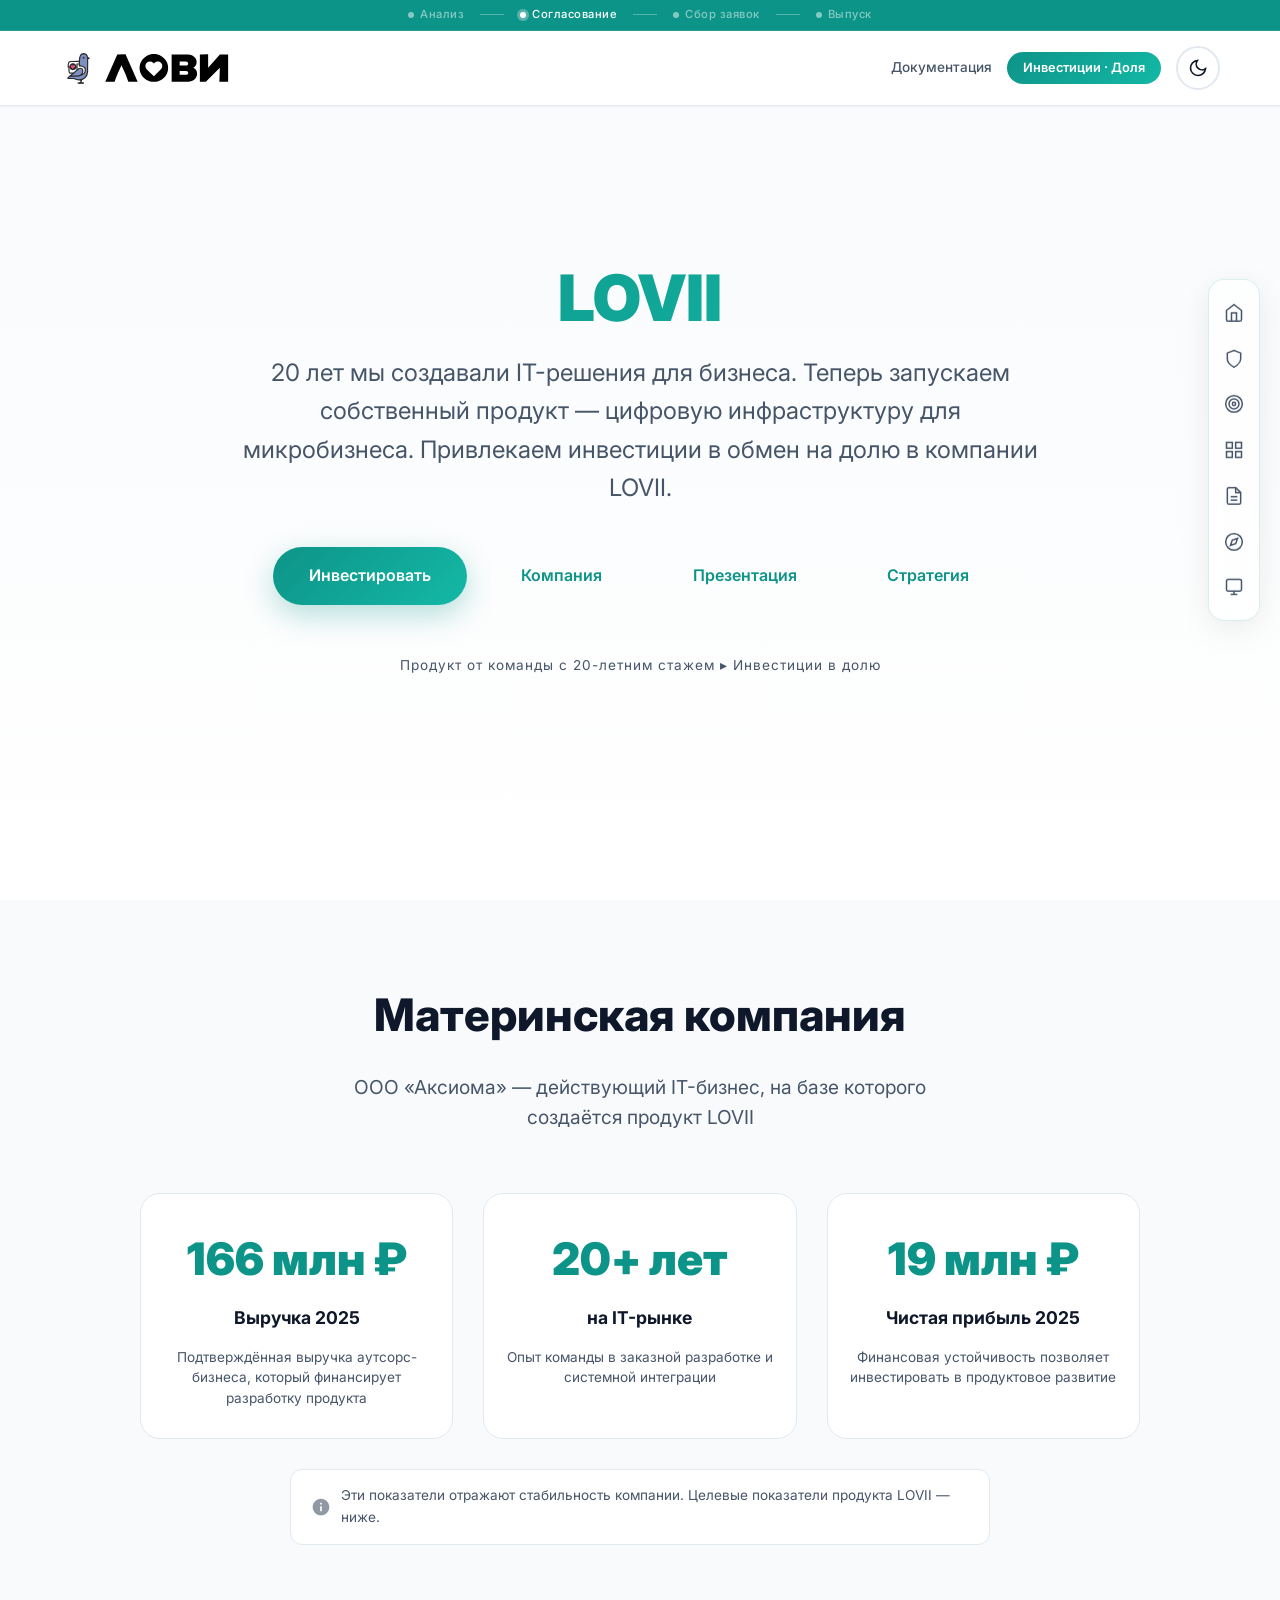
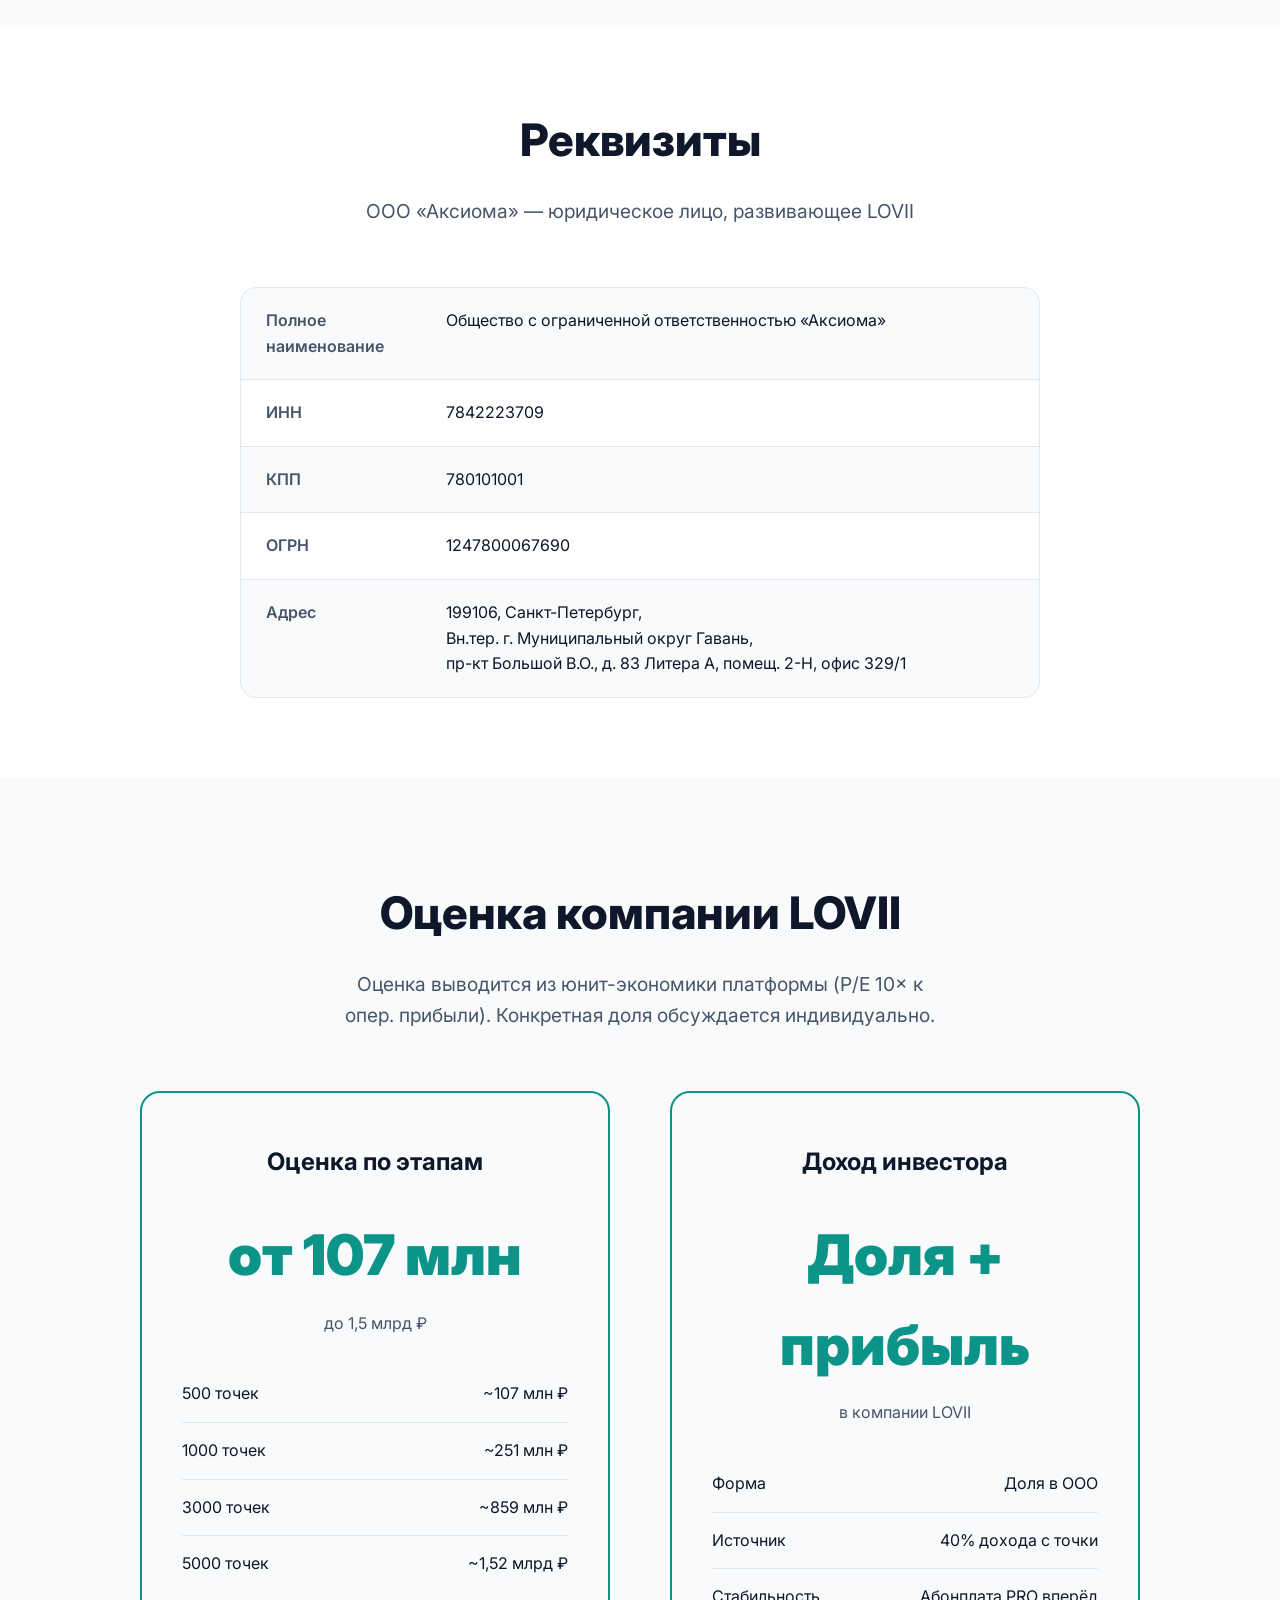
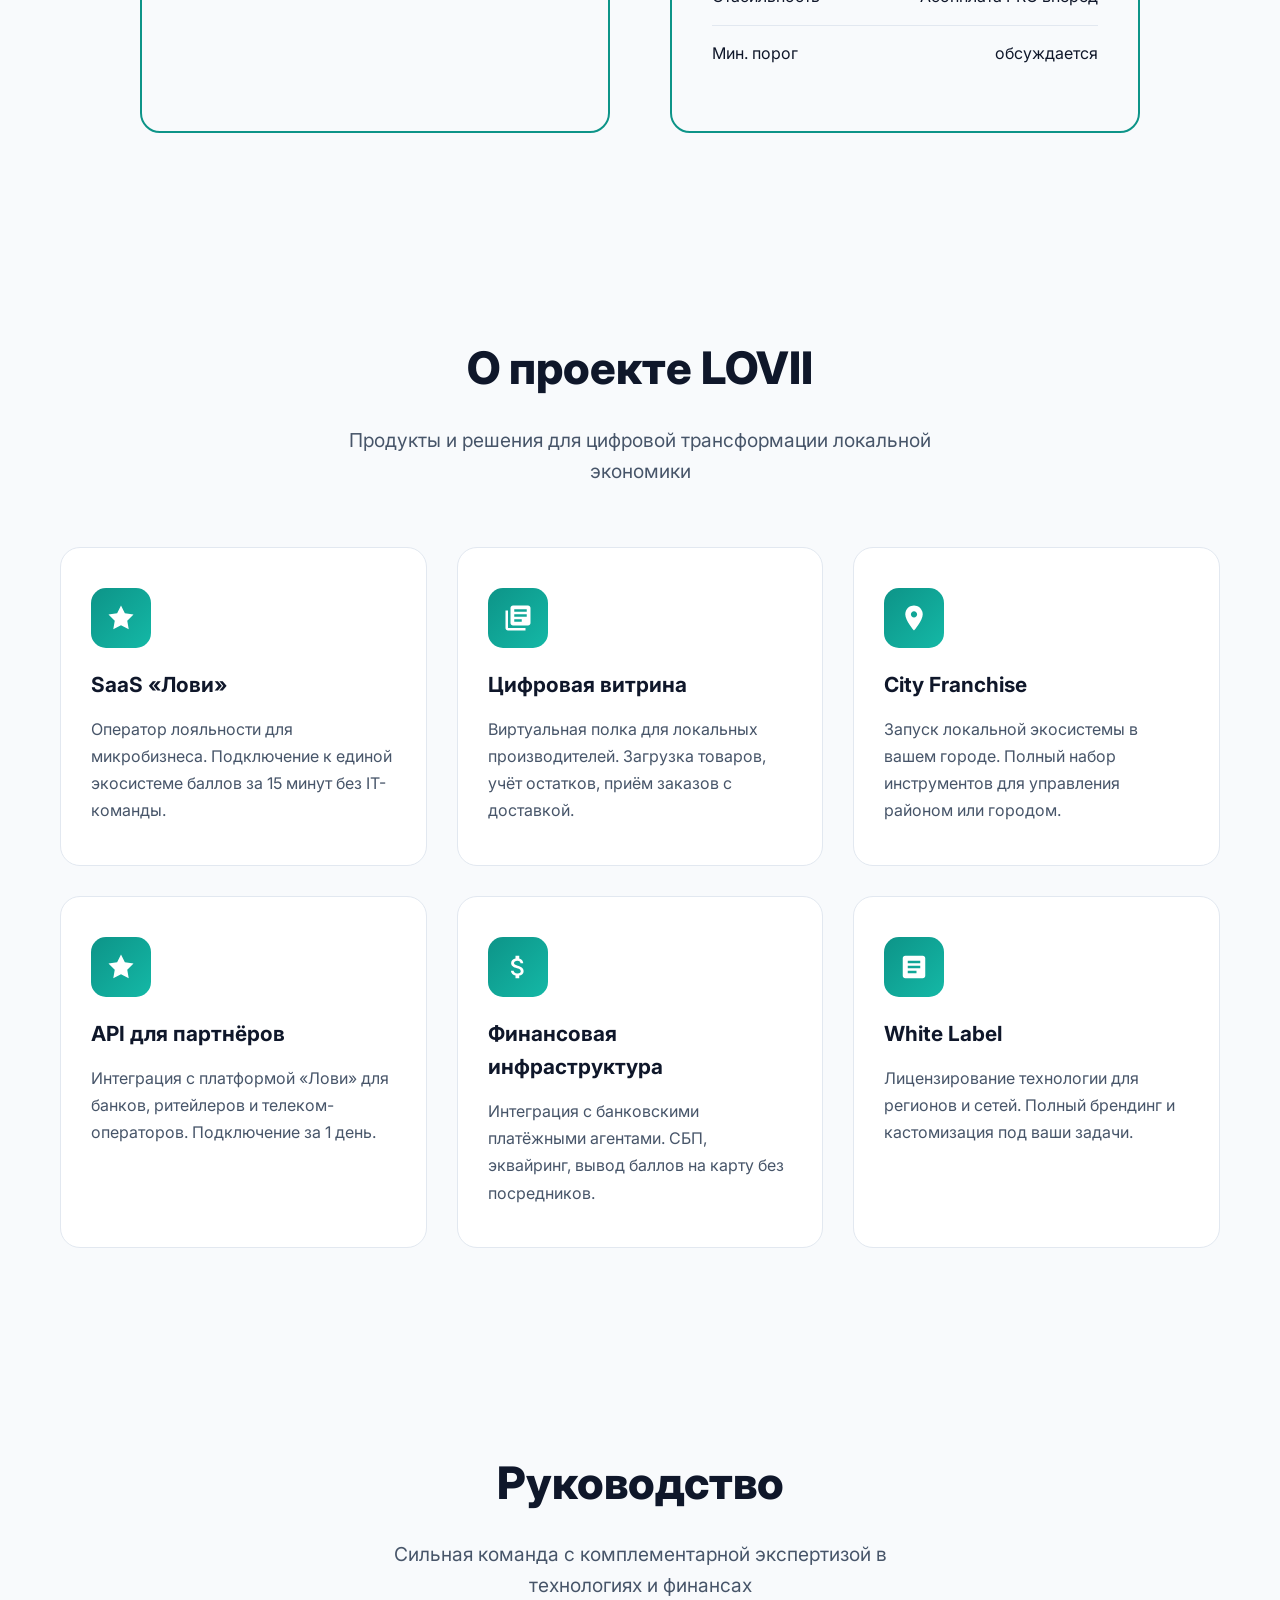
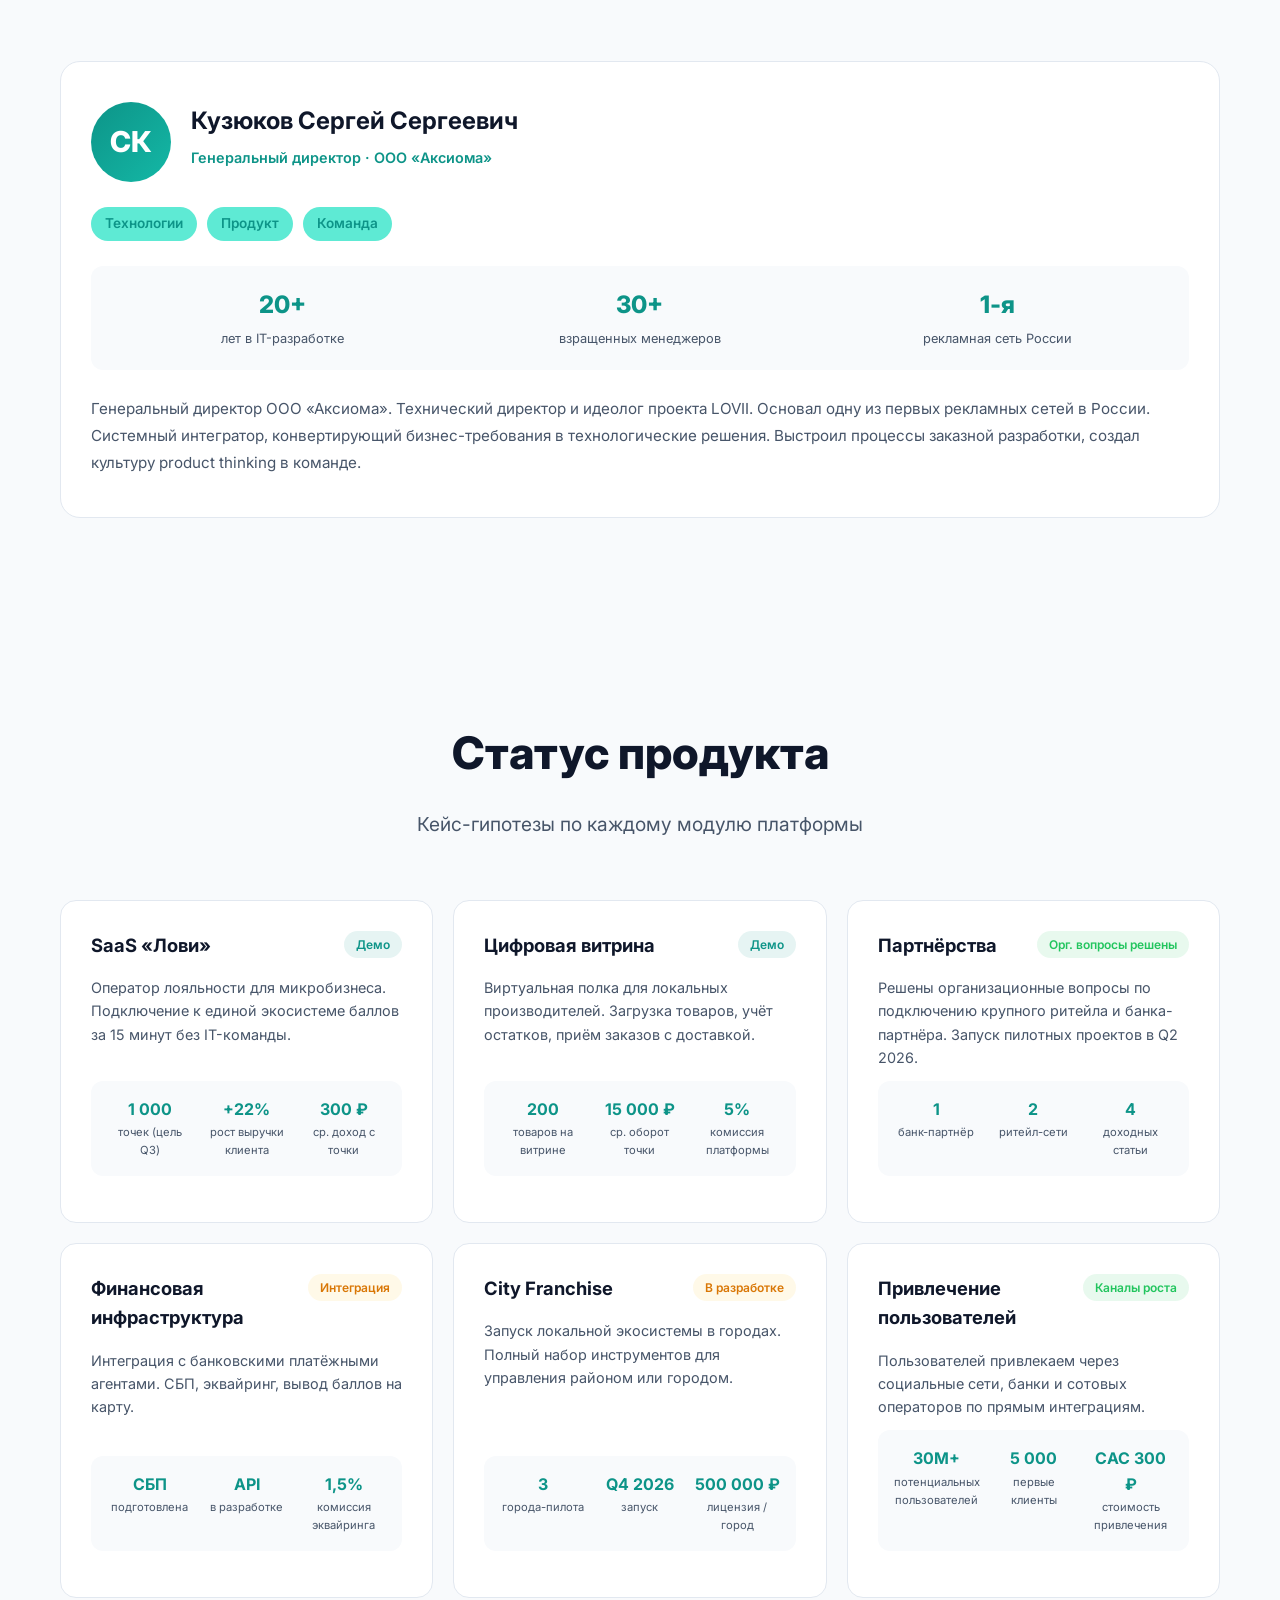
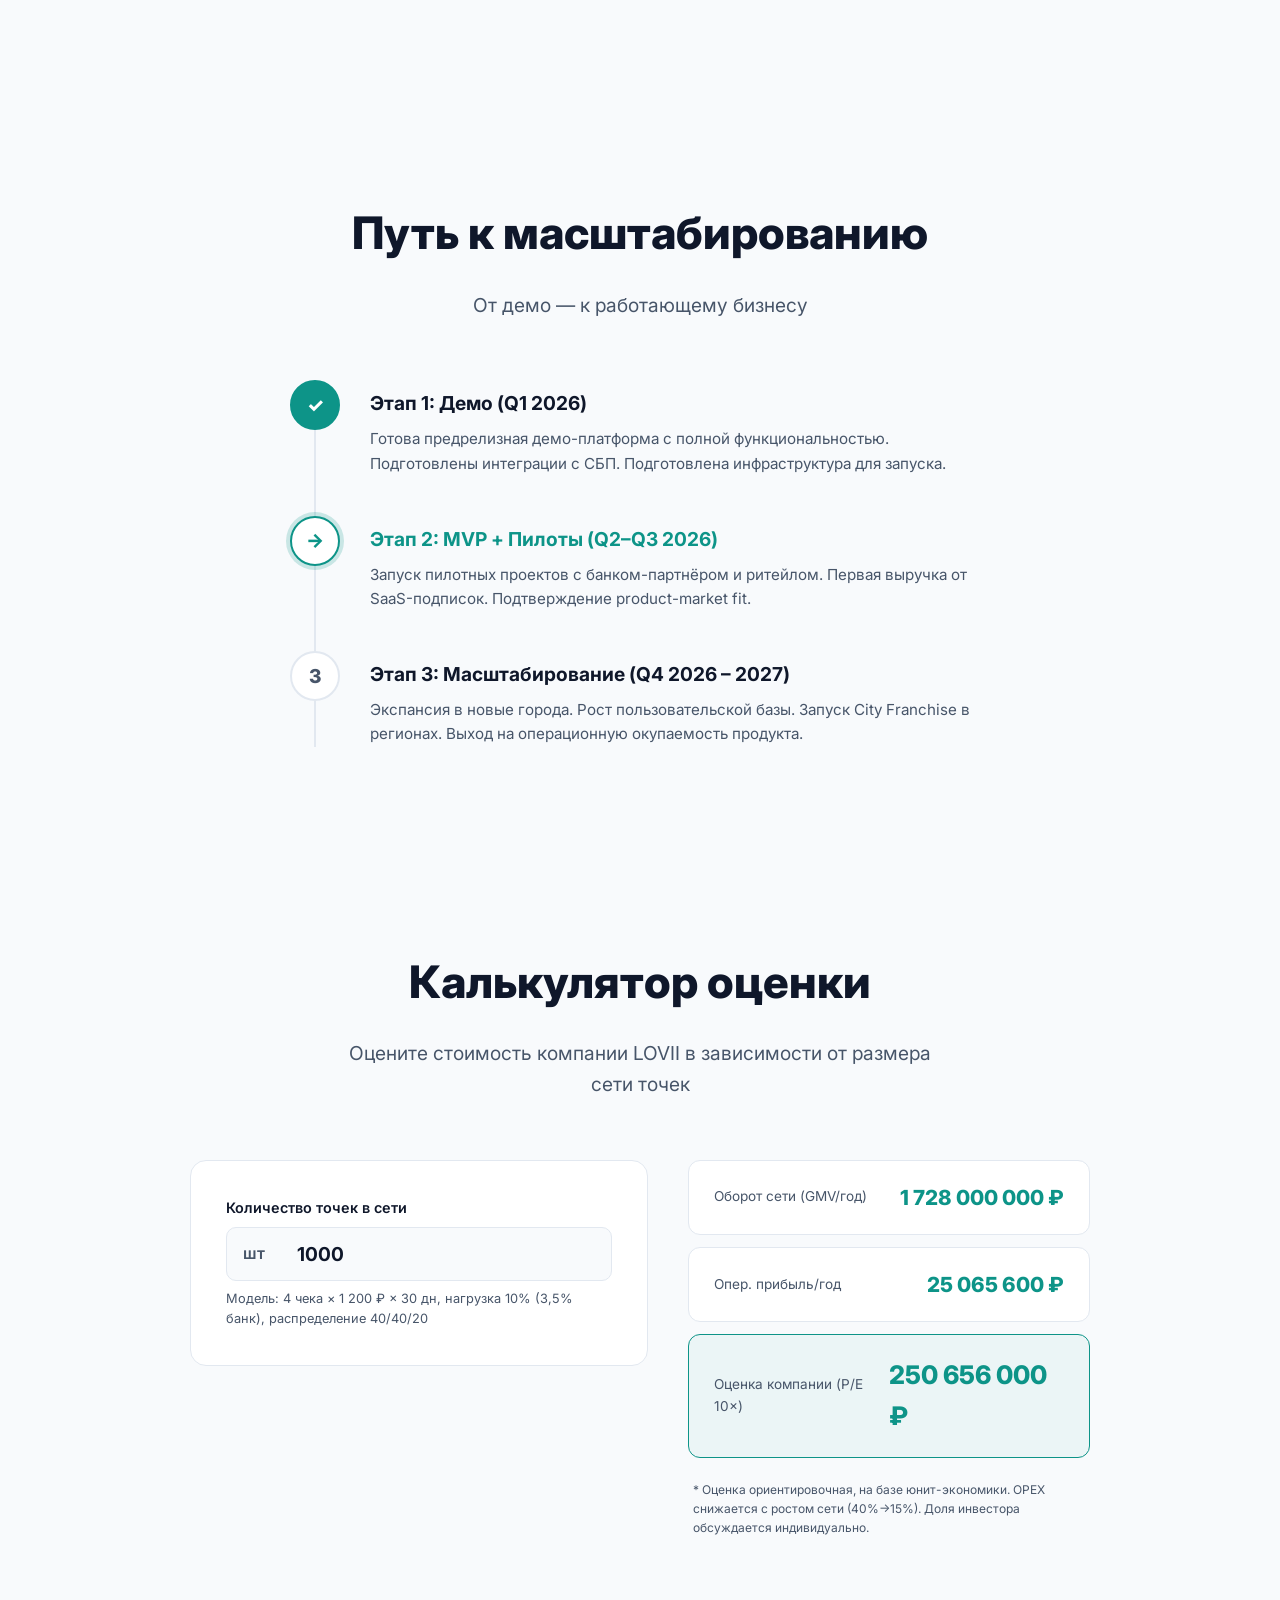
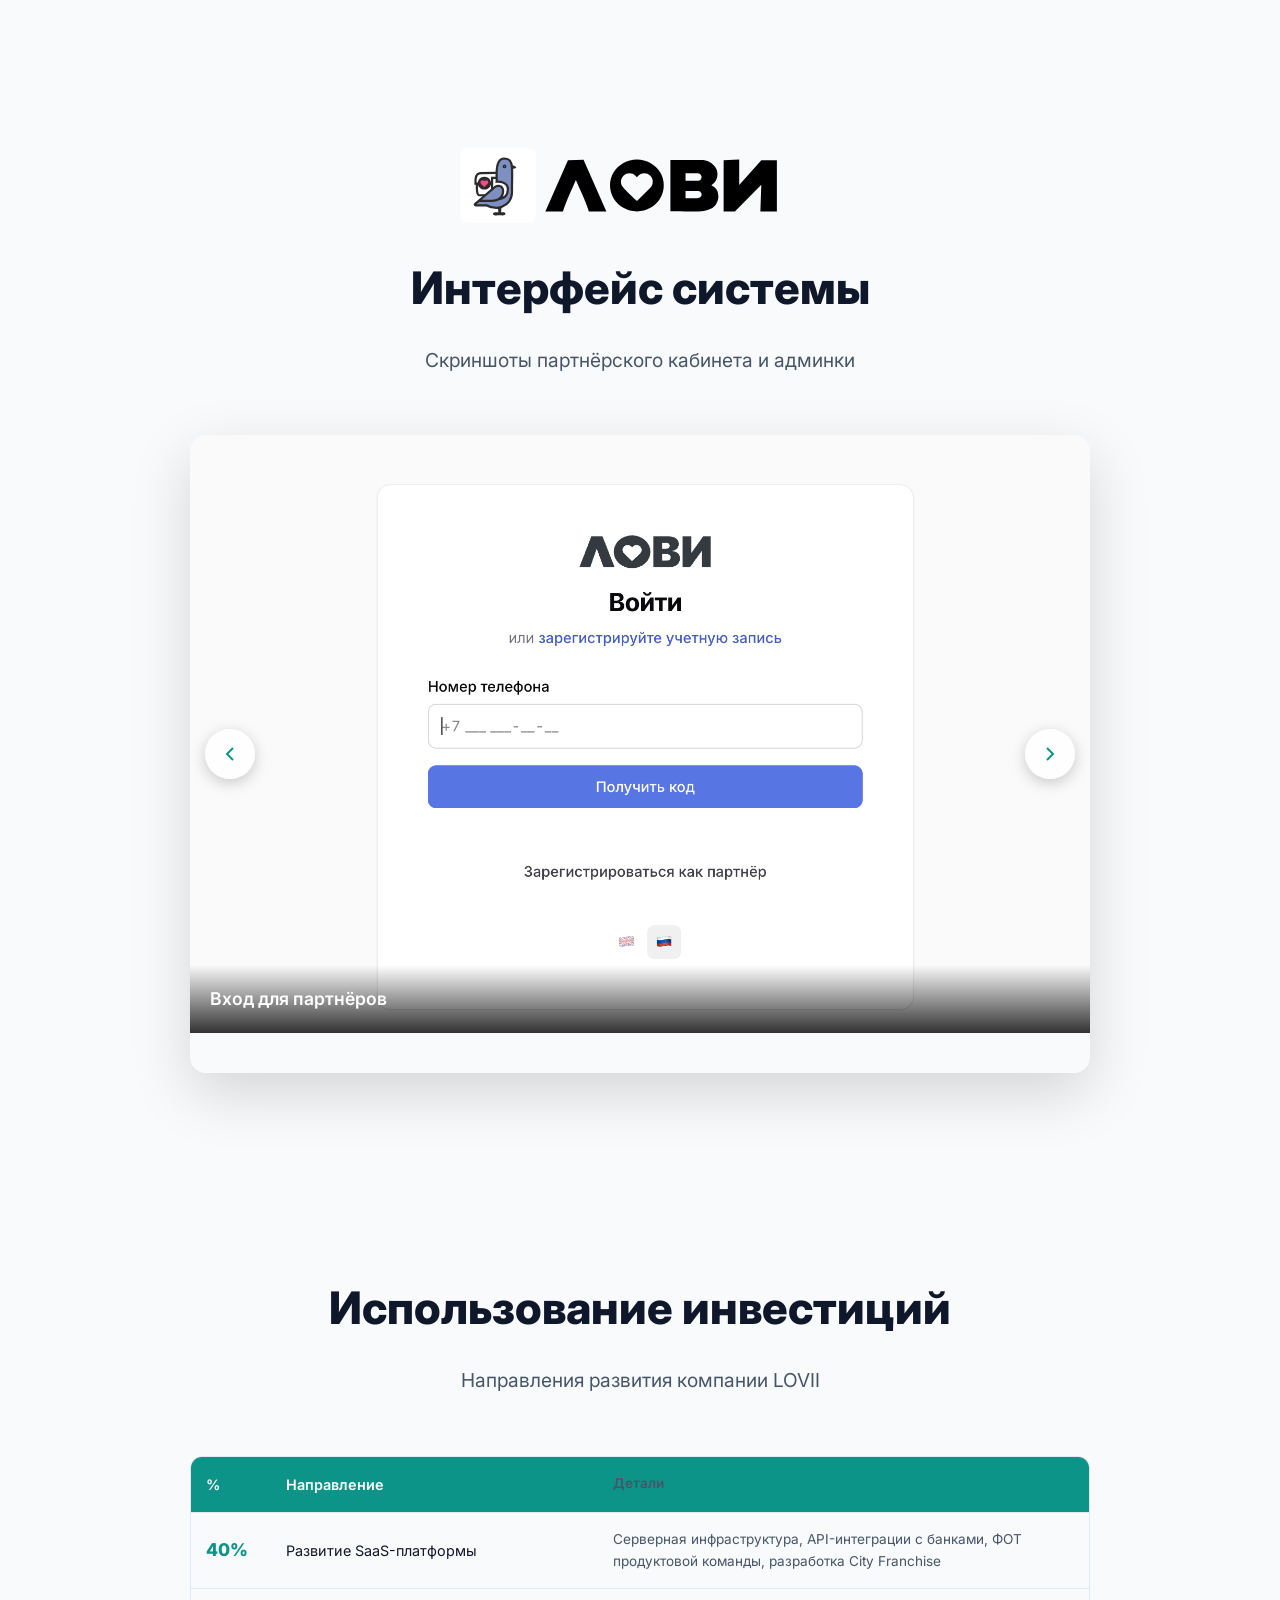
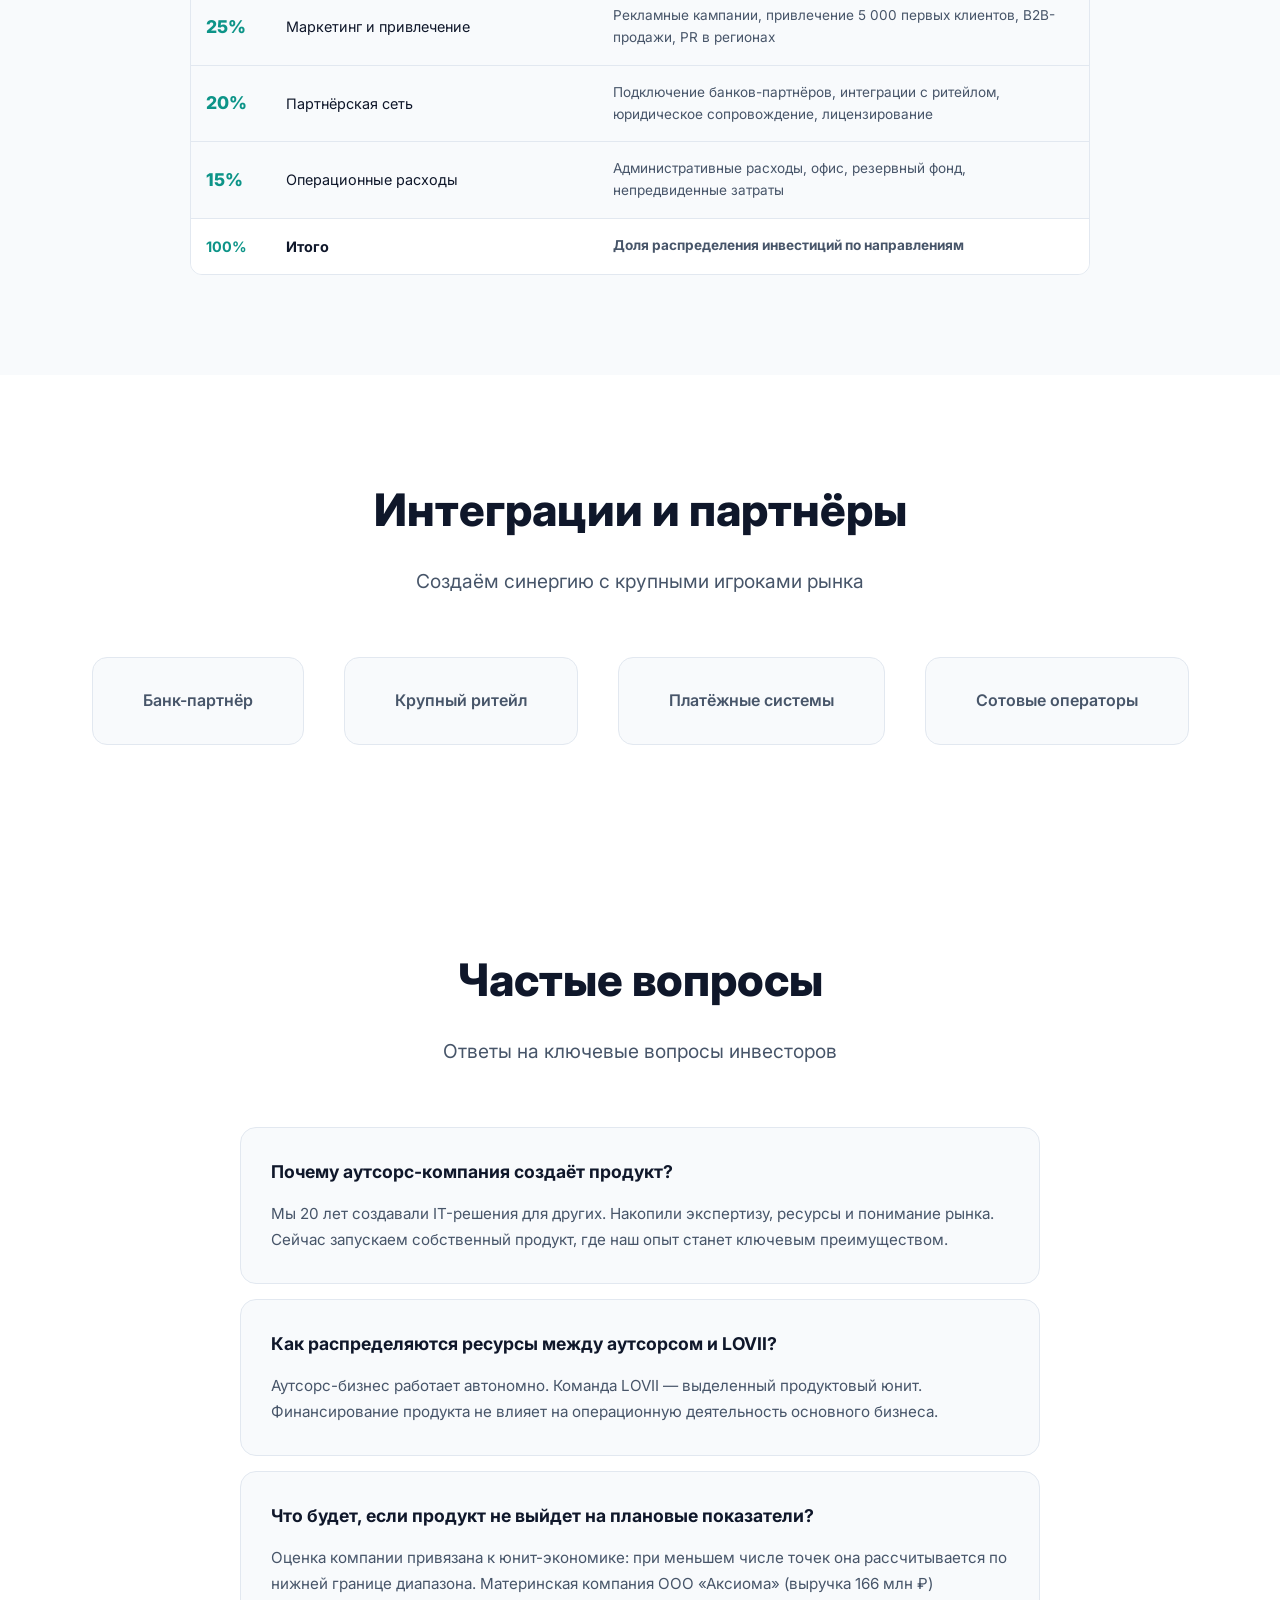
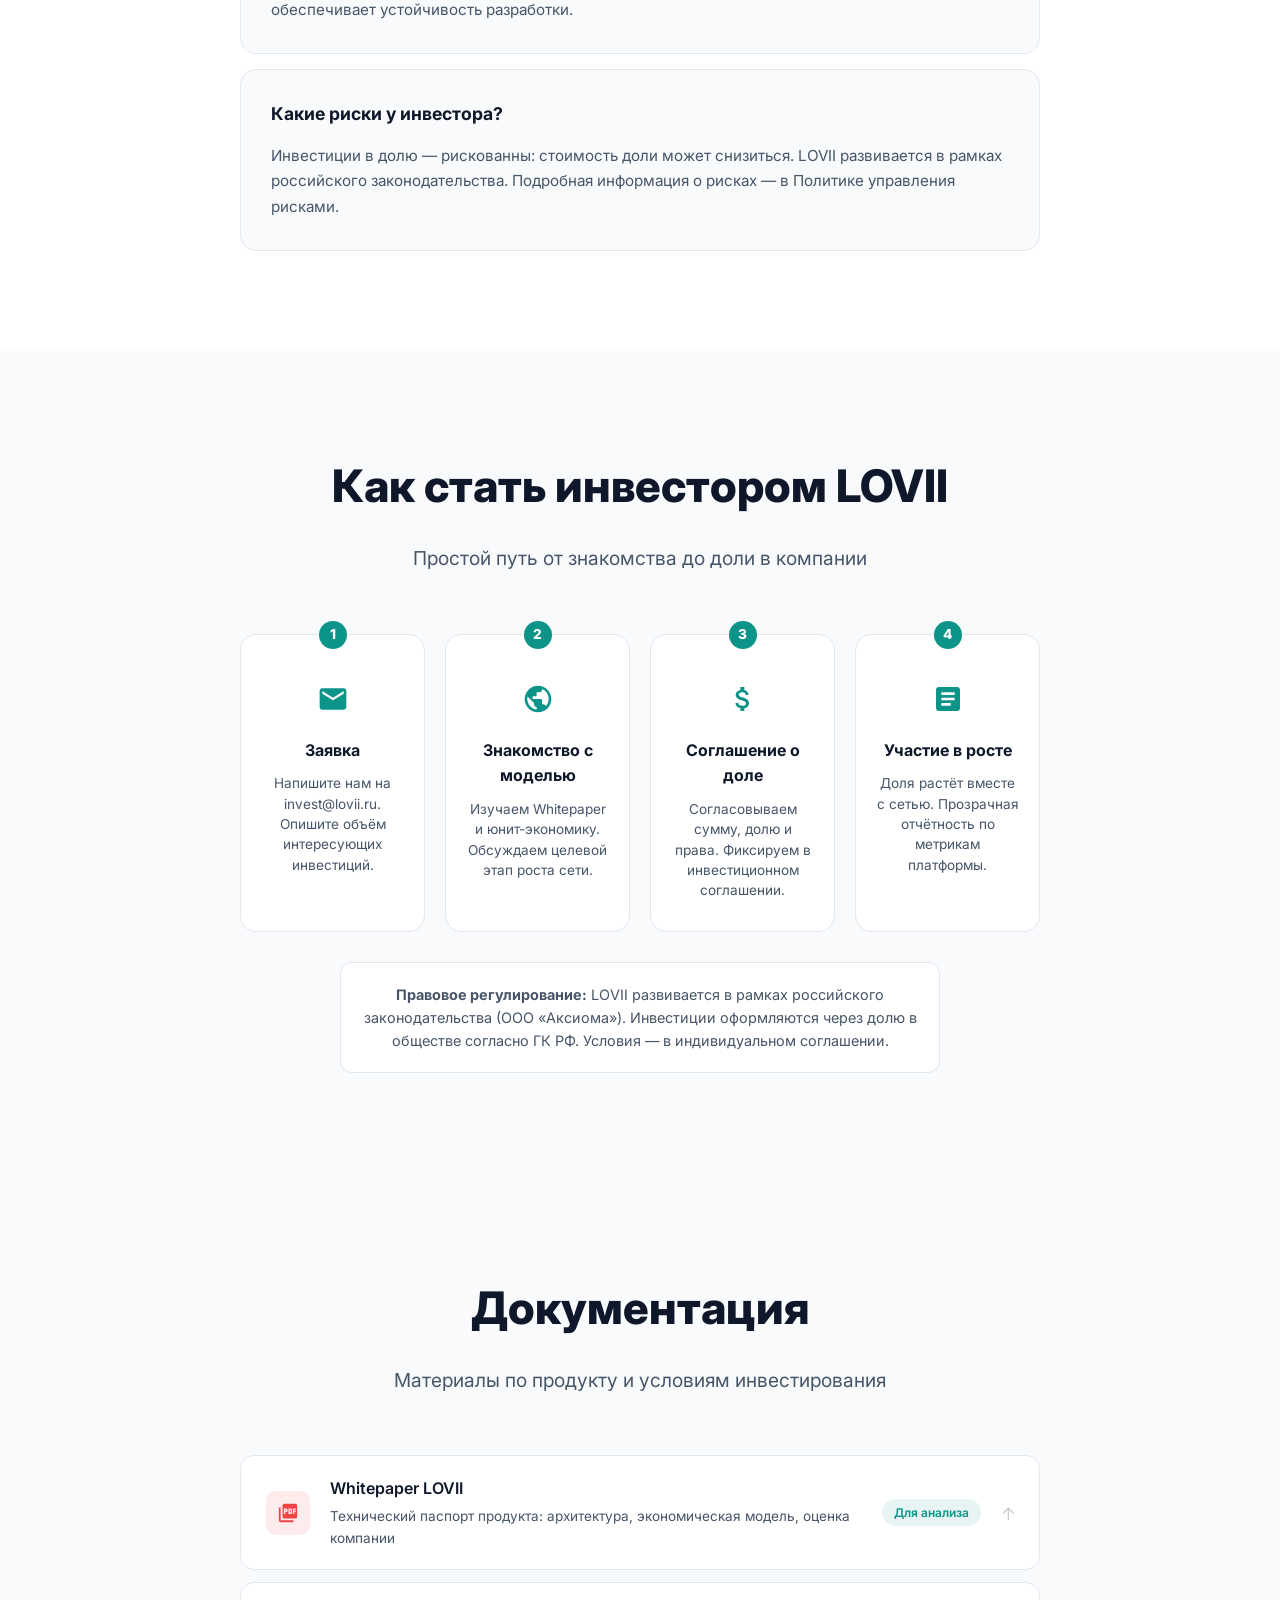
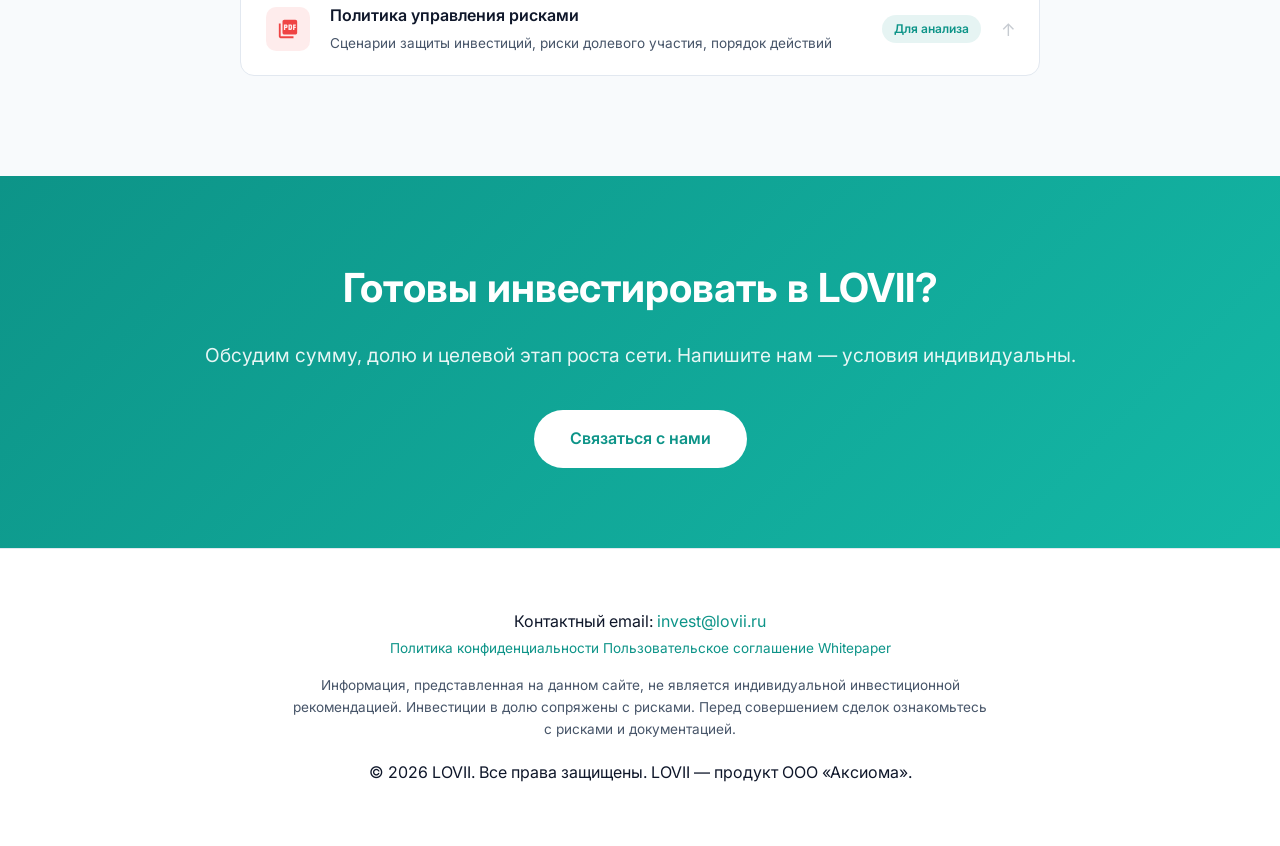
==== commit 0085a534: "Fix: Burger menu, mobile nav, drawer cascade, whitepaper dark theme - Fix burger menu visibility: on" ====
--- a/index.html
+++ b/index.html
@@ -753,7 +753,7 @@
 
 
     <!-- Mobile Navigation (hidden on desktop) -->
-        <nav class="mobile-nav">
+        <nav class="mobile-nav" id="mobile-nav-list">
         <a href="./">
             <svg viewBox="0 0 24 24"><path d="M3 9l9-7 9 7v11a2 2 0 0 1-2 2H5a2 2 0 0 1-2-2z"/><polyline points="9 22 9 12 15 12 15 22"/></svg>
             <span>Главная</span>
--- a/css/site.css
+++ b/css/site.css
@@ -25,7 +25,6 @@
 }
 
 [data-theme="dark"] {
-
             --bg-color: #0F172A;
             --text-color: #F1F5F9;
             --text-secondary: #94A3B8;
@@ -40,13 +39,13 @@
             --drawer-bg: rgba(30, 41, 59, 0.95);
             --drawer-border: rgba(20, 184, 166, 0.15);
             --drawer-shadow: -8px 0 40px rgba(0, 0, 0, 0.3);
-        
-        header { background: rgba(15, 23, 42, 0.95); }
-        body { background: var(--bg-color); color: var(--text-color); }
-        .card { background: var(--card-bg); border-color: var(--border-color); }
-        .card:hover { border-color: var(--accent-color); }
-        a { color: var(--accent-color); }
-}
+        }
+
+        [data-theme="dark"] header { background: rgba(15, 23, 42, 0.95); }
+        [data-theme="dark"] body { background: var(--bg-color); color: var(--text-color); }
+        [data-theme="dark"] .card { background: var(--card-bg); border-color: var(--border-color); }
+        [data-theme="dark"] .card:hover { border-color: var(--accent-color); }
+        [data-theme="dark"] a { color: var(--accent-color); }
 
 
 [data-theme="light"] {
@@ -301,7 +300,6 @@
             border: 2px solid var(--border-color);
             background: var(--card-bg);
             cursor: pointer;
-            display: flex;
             align-items: center;
             justify-content: center;
             transition: all 0.3s ease;
@@ -328,6 +326,111 @@
             .header-hamburger {
                 display: none;
             }
+        }
+
+        /* ===== Floating Nav (global, loads on all pages) ===== */
+        .floating-nav {
+            position: fixed;
+            right: 20px;
+            top: 50%;
+            transform: translateY(-50%);
+            z-index: 900;
+            display: flex;
+            flex-direction: column;
+            gap: 4px;
+            padding: 12px 8px;
+            background: rgba(255, 255, 255, 0.65);
+            backdrop-filter: blur(16px);
+            -webkit-backdrop-filter: blur(16px);
+            border: 1px solid rgba(13, 148, 136, 0.15);
+            border-radius: 16px;
+            box-shadow: 0 8px 32px rgba(0, 0, 0, 0.08);
+            width: 52px;
+            transition: width 0.35s cubic-bezier(0.4, 0, 0.2, 1);
+            overflow: hidden;
+        }
+
+        [data-theme="dark"] .floating-nav {
+            background: rgba(30, 41, 59, 0.7);
+            border-color: rgba(255, 255, 255, 0.08);
+            box-shadow: 0 8px 32px rgba(0, 0, 0, 0.3);
+        }
+
+        .floating-nav:hover {
+            width: 190px;
+        }
+
+        .floating-nav a {
+            display: flex;
+            align-items: center;
+            justify-content: center;
+            gap: 0;
+            padding: 10px 0;
+            text-decoration: none;
+            color: var(--text-secondary);
+            border-radius: 10px;
+            transition: all 0.25s cubic-bezier(0.4, 0, 0.2, 1);
+            white-space: nowrap;
+            position: relative;
+        }
+
+        .floating-nav:hover a {
+            justify-content: flex-start;
+            gap: 12px;
+            padding: 10px 12px;
+        }
+
+        .floating-nav a svg {
+            width: 20px;
+            height: 20px;
+            flex-shrink: 0;
+            stroke: currentColor;
+            stroke-width: 1.8;
+            fill: none;
+            transition: stroke 0.25s;
+        }
+
+        .floating-nav a .nav-label {
+            font-size: 0.85rem;
+            font-weight: 500;
+            opacity: 0;
+            width: 0;
+            overflow: hidden;
+            transition: opacity 0.3s cubic-bezier(0.4, 0, 0.2, 1), width 0.3s cubic-bezier(0.4, 0, 0.2, 1);
+        }
+
+        .floating-nav:hover a .nav-label {
+            opacity: 1;
+            width: auto;
+        }
+
+        .floating-nav a:hover {
+            background: rgba(13, 148, 136, 0.08);
+            color: var(--accent-color);
+        }
+
+        .floating-nav a:hover svg {
+            stroke: var(--accent-color);
+        }
+
+        .floating-nav a.active {
+            color: var(--accent-color);
+        }
+
+        .floating-nav a.active::before {
+            content: '';
+            position: absolute;
+            left: 0;
+            top: 50%;
+            transform: translateY(-50%);
+            width: 3px;
+            height: 20px;
+            background: var(--accent-color);
+            border-radius: 0 3px 3px 0;
+        }
+
+        [data-theme="dark"] .floating-nav a:hover {
+            background: rgba(20, 184, 166, 0.12);
         }
 
         
@@ -447,6 +550,7 @@
     z-index: 2000;
     opacity: 0;
     transition: opacity 0.3s;
+    height: 100vh; /* Ensure full height for child fixed positioning */
 }
 
 .drawer-overlay.open {
@@ -462,6 +566,7 @@
     bottom: 0;
     width: 85vw;
     max-width: 320px;
+    height: 100vh; /* Explicit height for fixed positioning */
     z-index: 2001;
     background: var(--drawer-bg);
     backdrop-filter: blur(24px);
@@ -570,6 +675,34 @@
             border-color: var(--accent-color);
         }
 
+        .card-icon {
+            width: 60px;
+            height: 60px;
+            background: var(--gradient-primary);
+            border-radius: 15px;
+            display: flex;
+            align-items: center;
+            justify-content: center;
+            margin-bottom: 20px;
+        }
+
+        .card-icon svg {
+            width: 30px;
+            height: 30px;
+            fill: white;
+        }
+
+        .card-title {
+            font-size: 1.3rem;
+            font-weight: 700;
+            margin-bottom: 15px;
+        }
+
+        .card-text {
+            color: var(--text-secondary);
+            line-height: 1.7;
+        }
+
         .btn {
             display: inline-flex;
             align-items: center;
@@ -1169,11 +1302,7 @@
             }
         }
 
-@media (min-width: 769px) {
-    .drawer-overlay {
-        display: none !important;
-    }
-}
+
 
 @media print {
             .status-bar, .status-step, .step-line, .step-dot {
--- a/css/home.css
+++ b/css/home.css
@@ -1069,16 +1069,6 @@
 
     /* При открытом drawer — скрываем мобильную навигацию под ним */
     
-
-    [data-theme="dark"] .drawer-sheet {
-        background: rgba(30,41,59,0.92);
-        border-color: rgba(255,255,255,0.08);
-    }
-
-    .drawer-overlay.open .drawer-sheet {
-        transform: translateY(0);
-    }
-
     /* Важно: при открытом drawer мобильная навигация остается видимой */
     
 
@@ -1244,9 +1234,57 @@
     
     
 
-            @media (max-width: 768px) {
-.status-step .step-line {
+@media (max-width: 768px) {
+        .status-step .step-line {
             width: 12px;
+        }
+
+        .calc-layout {
+            grid-template-columns: 1fr;
+            gap: 24px;
+            max-width: 100%;
+        }
+
+        .calc-form {
+            padding: 24px;
+        }
+
+        .calc-form .input-group input {
+            padding: 16px;
+            font-size: 1.1rem;
+        }
+
+        .calc-results {
+            gap: 10px;
+        }
+
+        .calc-result-item {
+            padding: 16px 20px;
+        }
+
+        .calc-result-item .crl-value {
+            font-size: 1.1rem;
+        }
+
+        /* Carousel mobile fix */
+        .carousel {
+            border-radius: 12px;
+        }
+        .carousel-slide img {
+            width: 100%;
+            height: auto;
+            max-width: 100%;
+        }
+        .carousel-track {
+            flex-wrap: nowrap;
+        }
+
+        /* Prevent horizontal scroll on all sections */
+        section {
+            overflow-x: hidden;
+        }
+        .container, .main {
+            overflow-x: hidden;
         }
     }
 
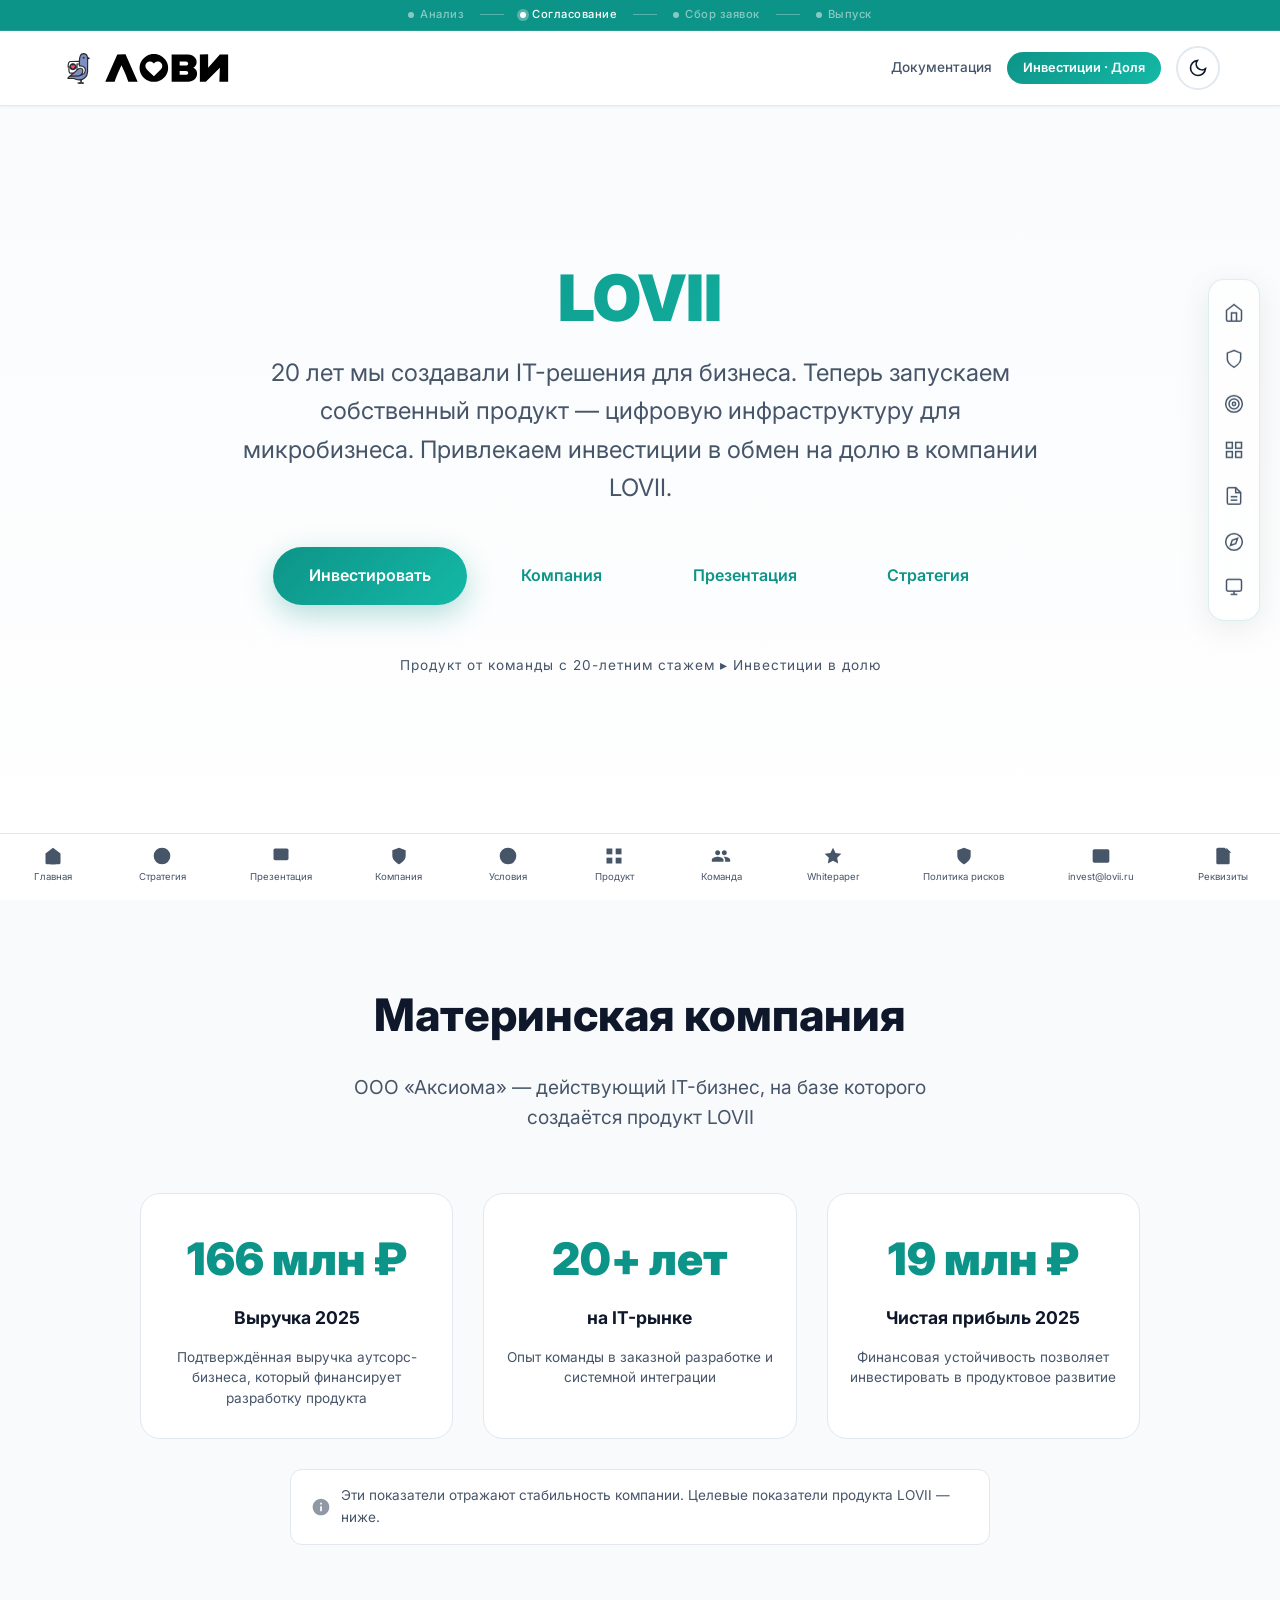
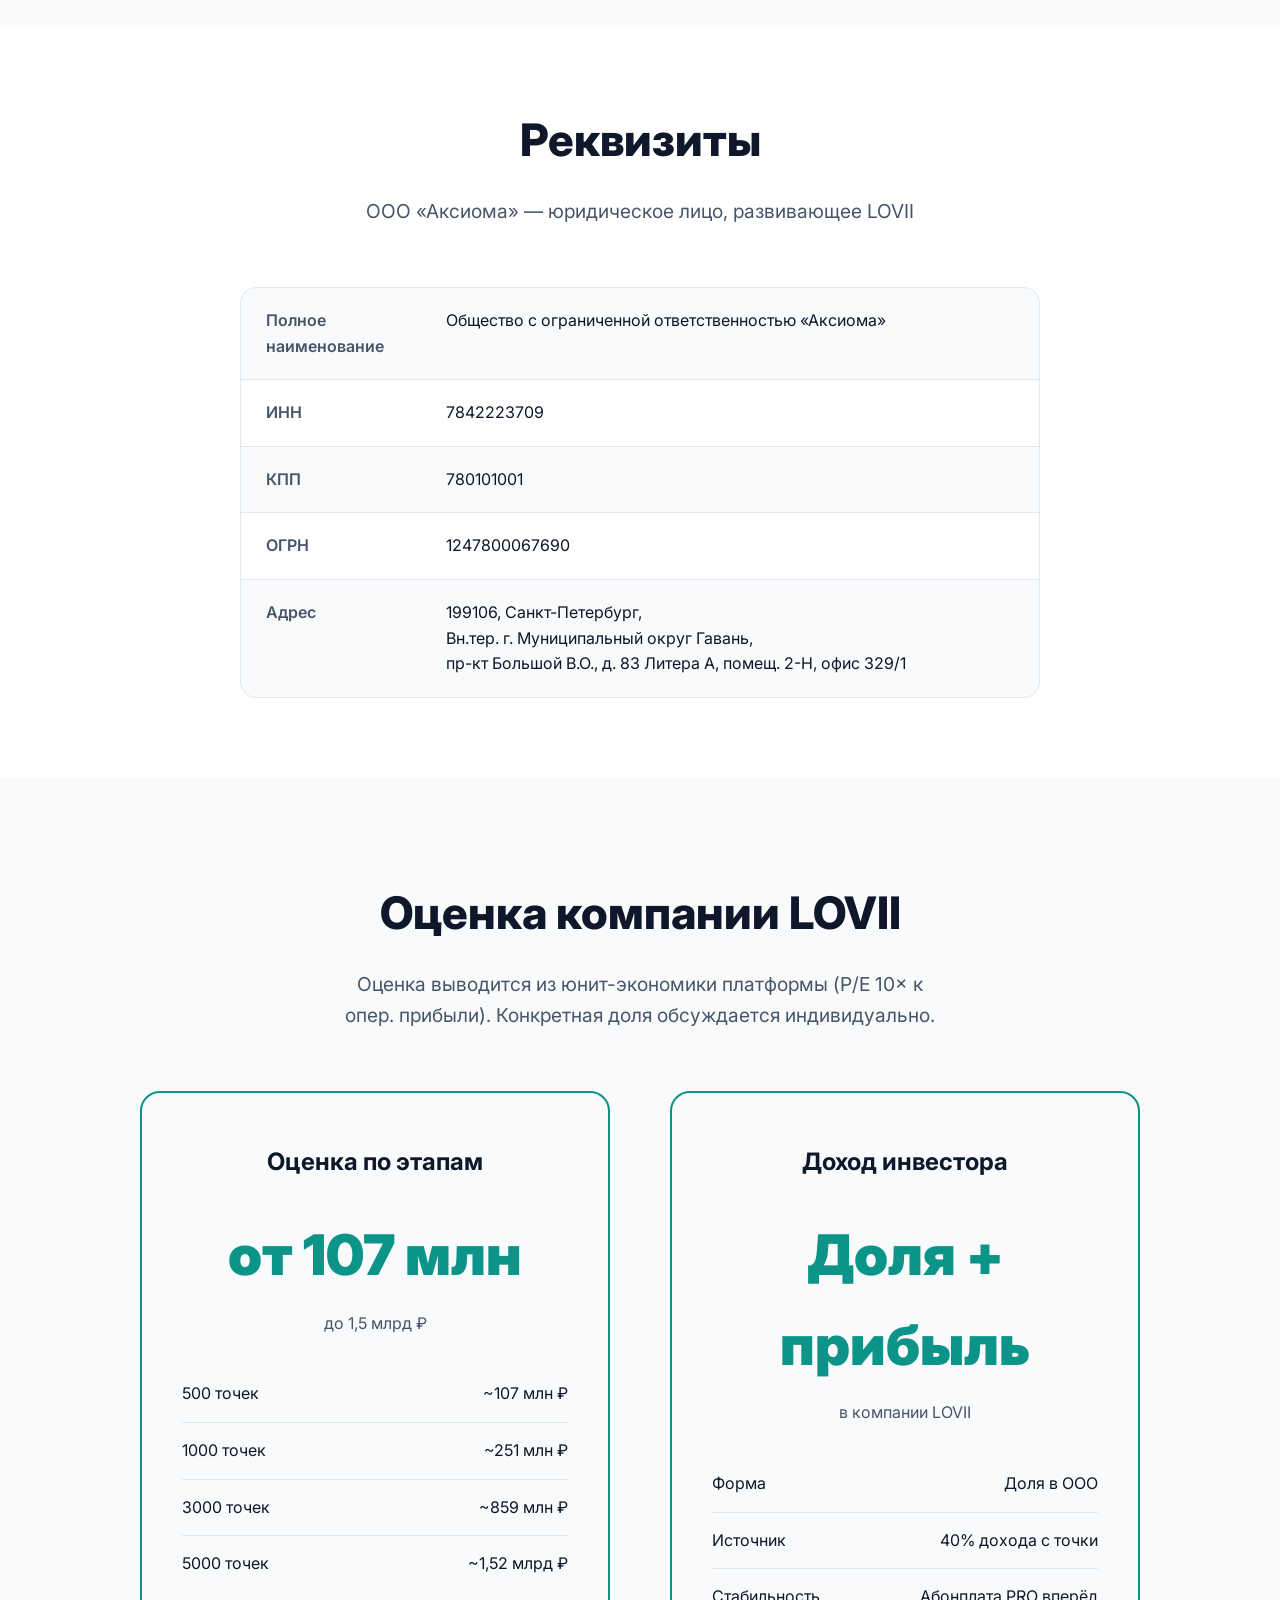
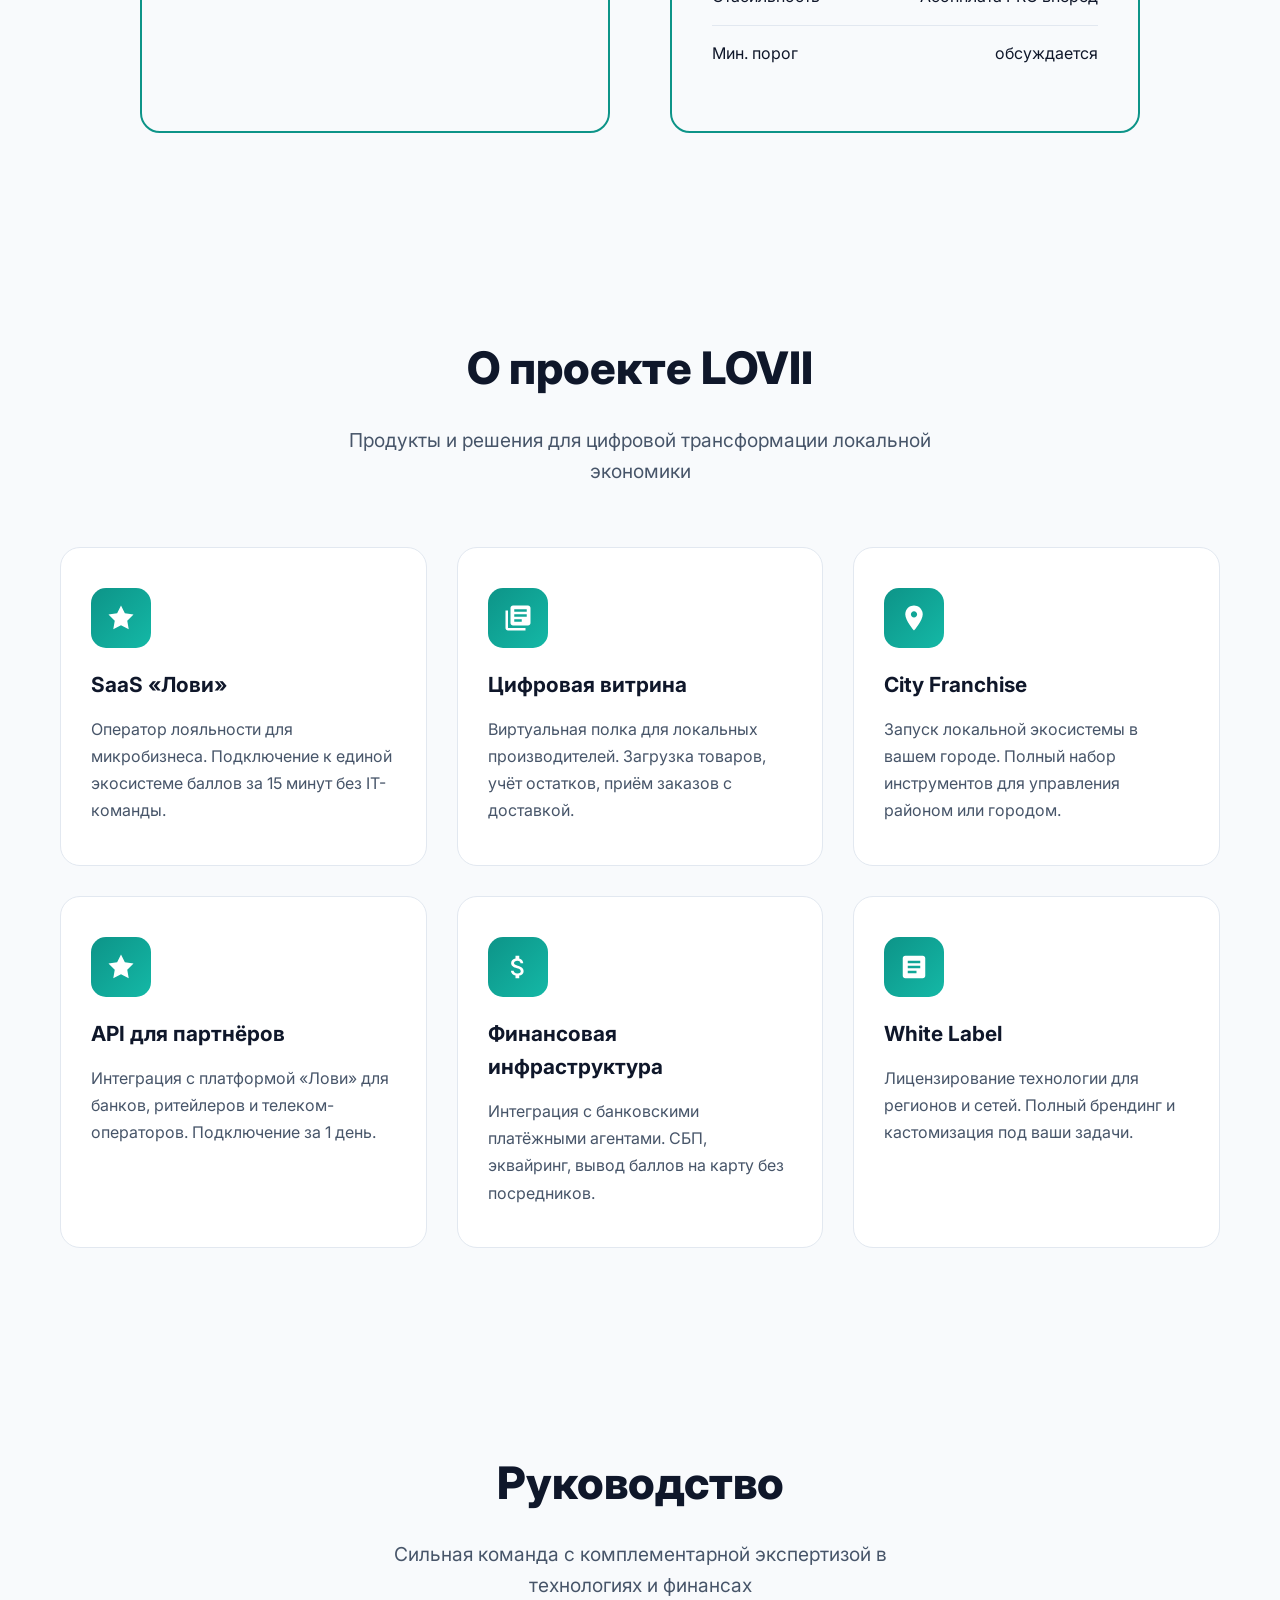
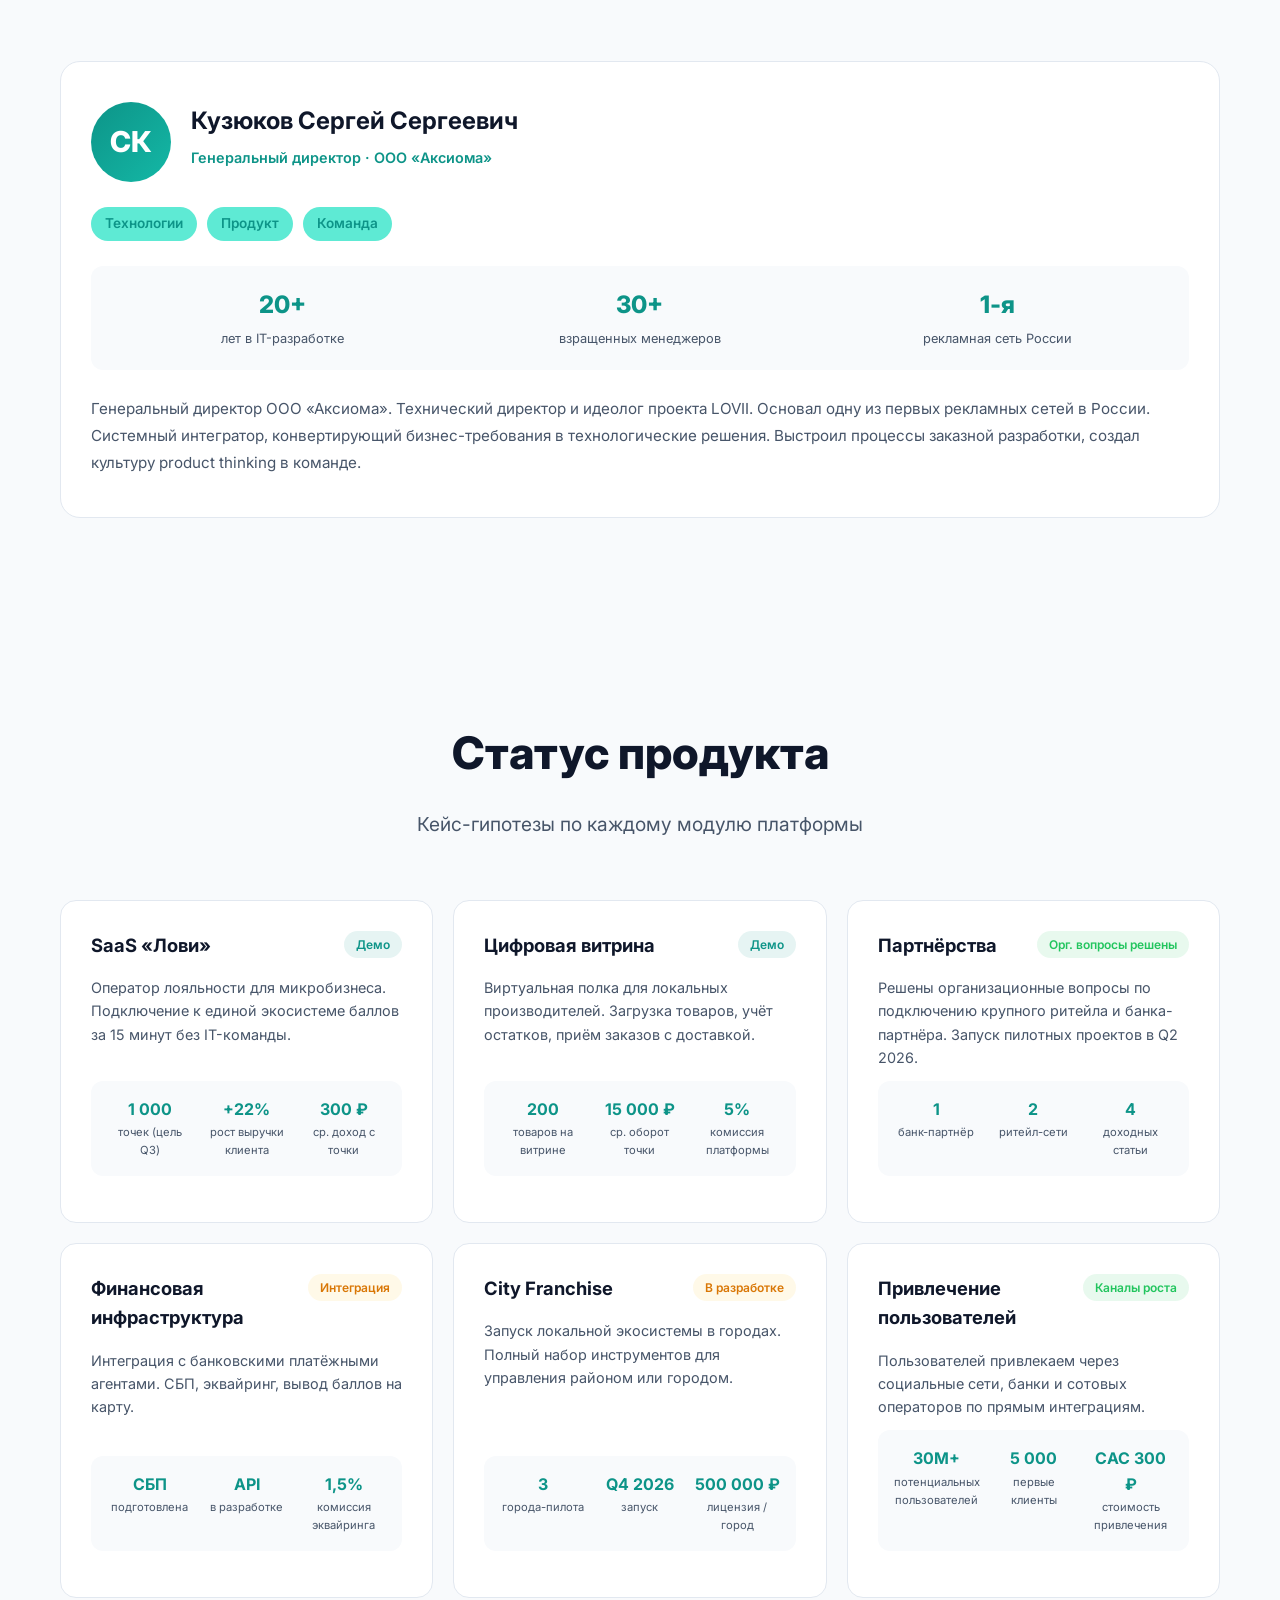
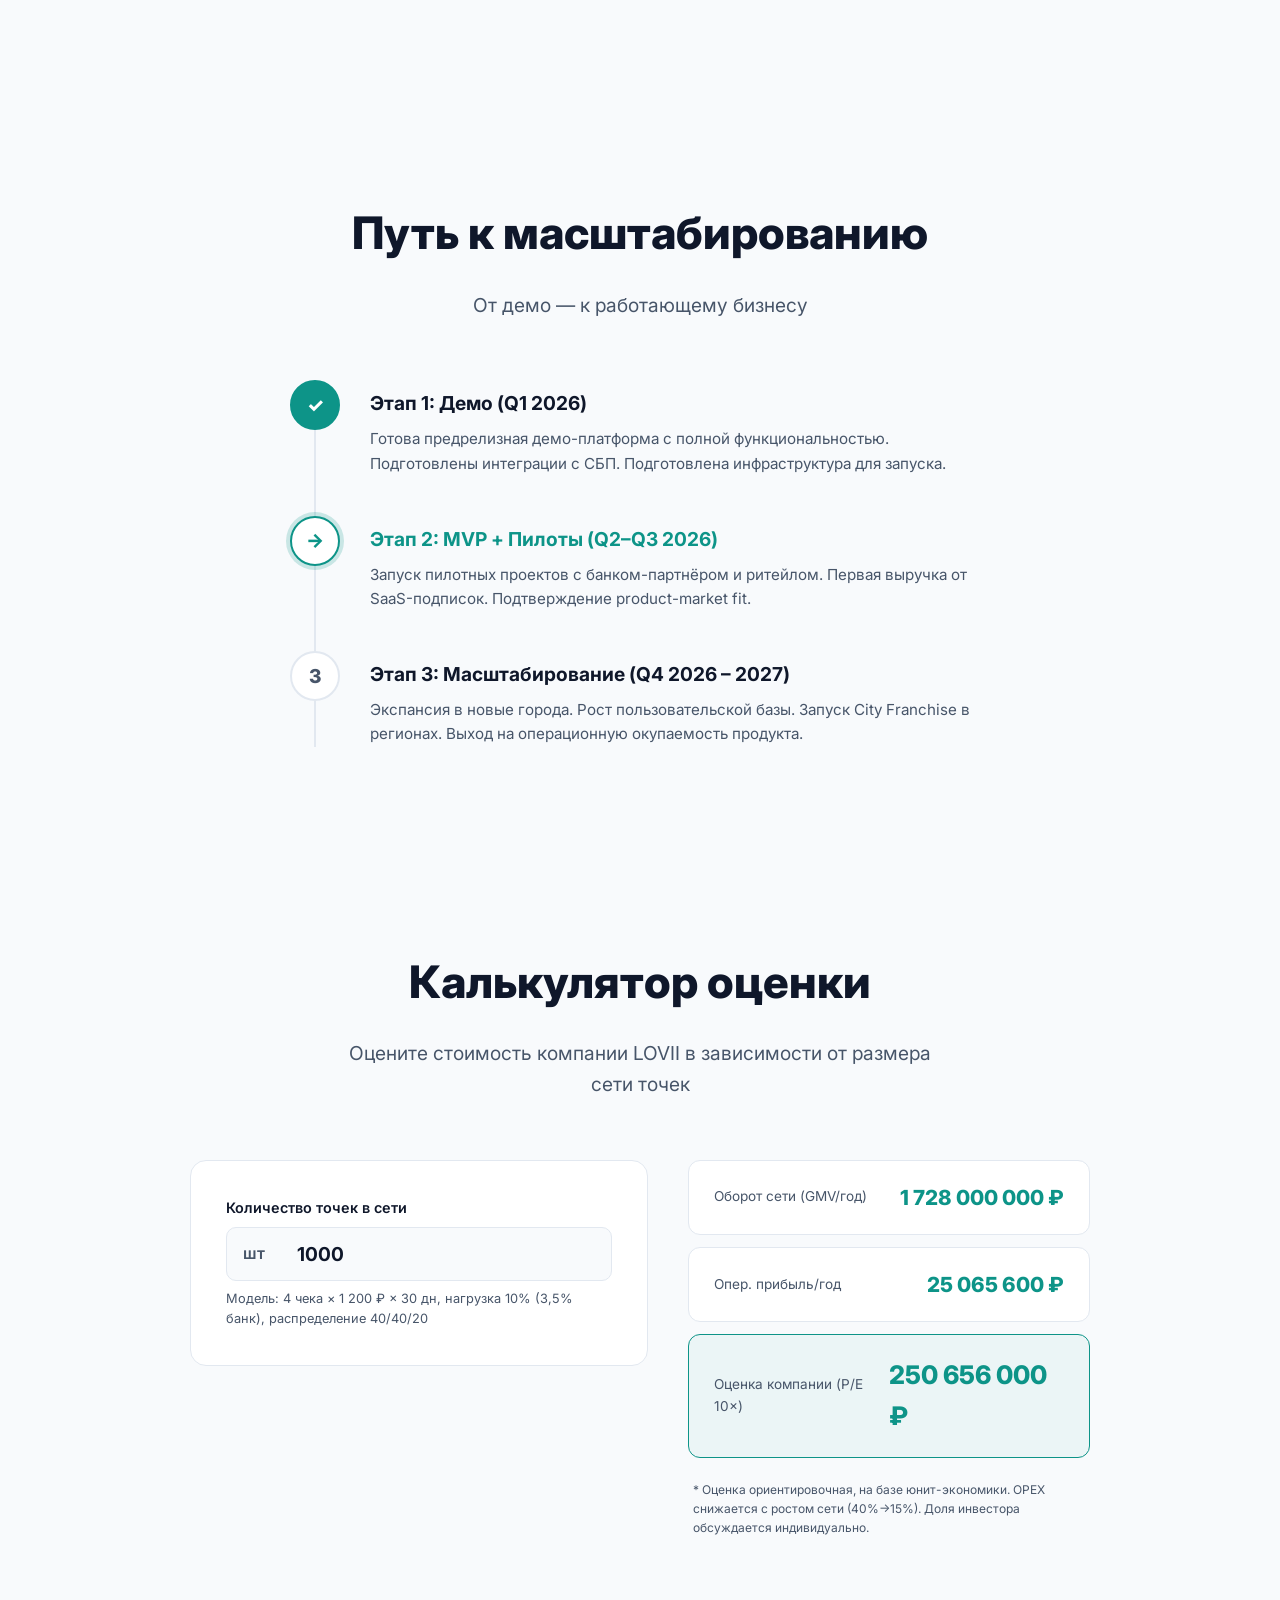
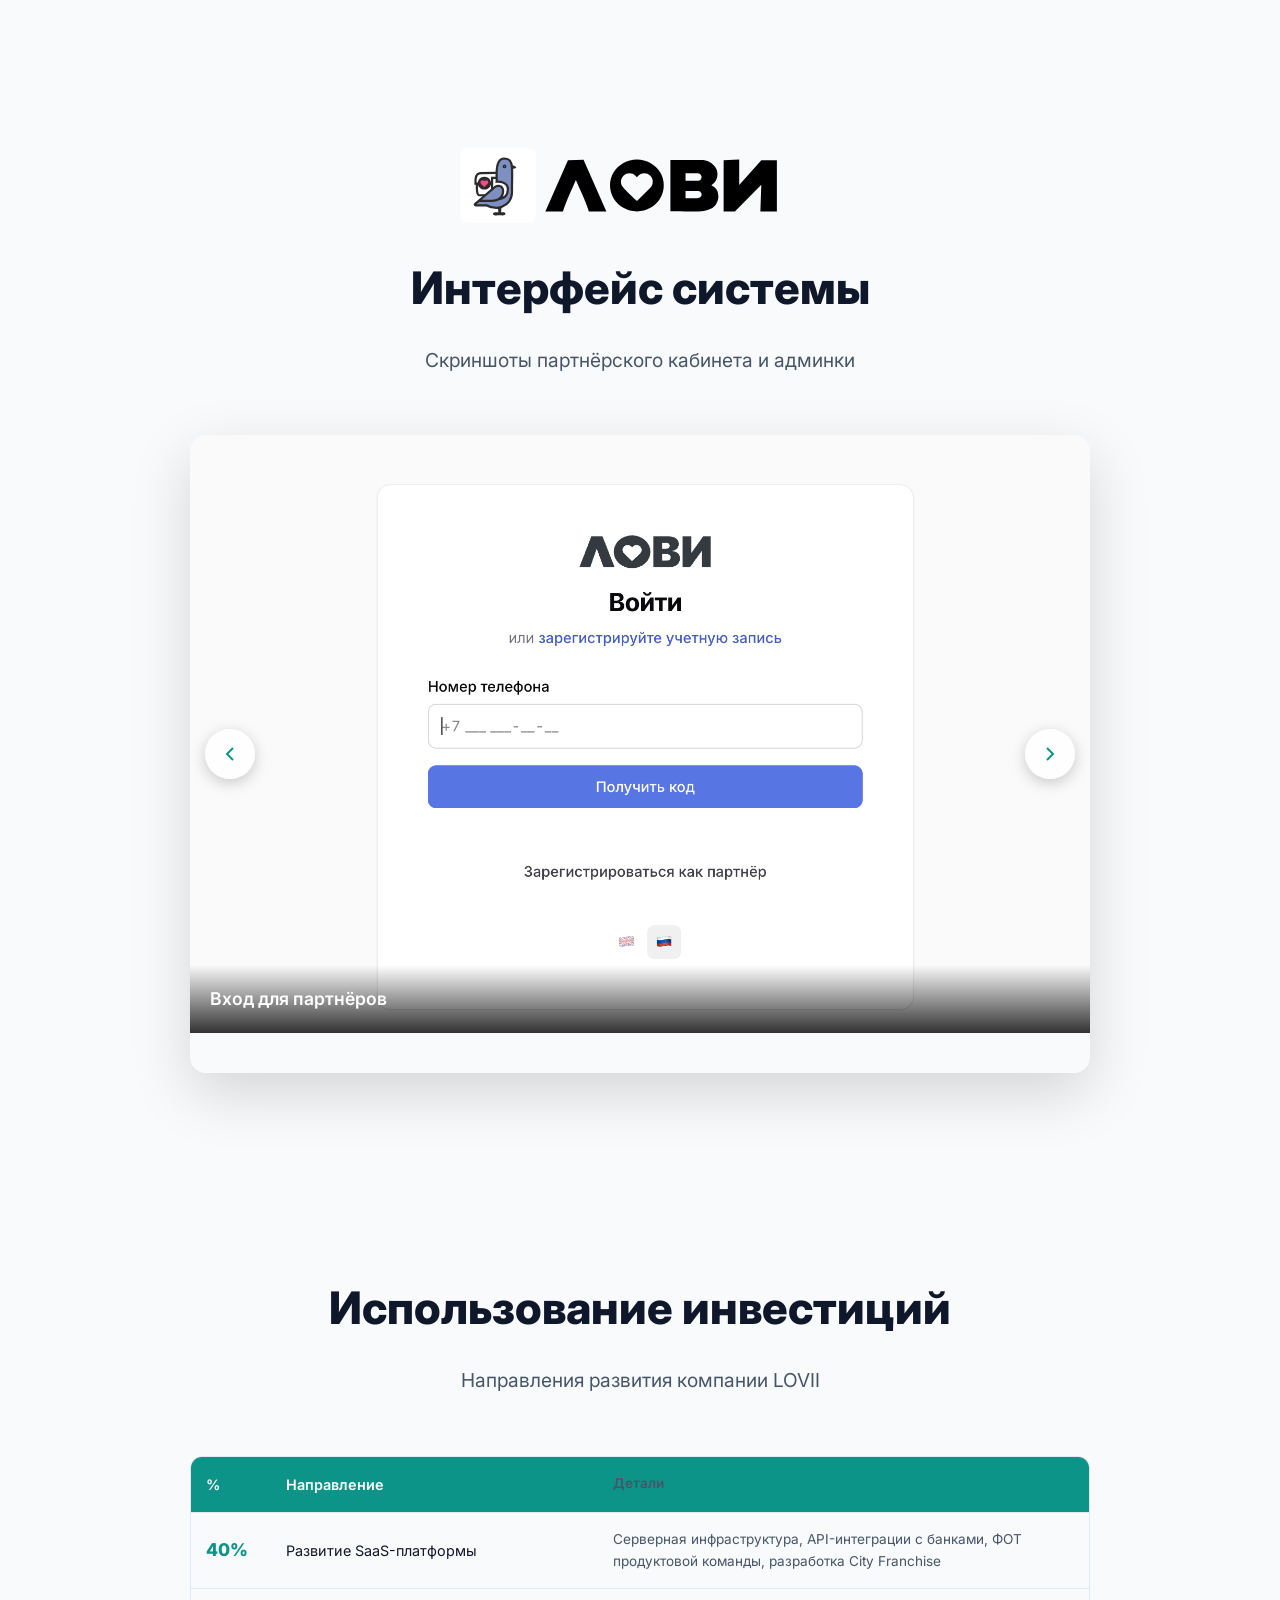
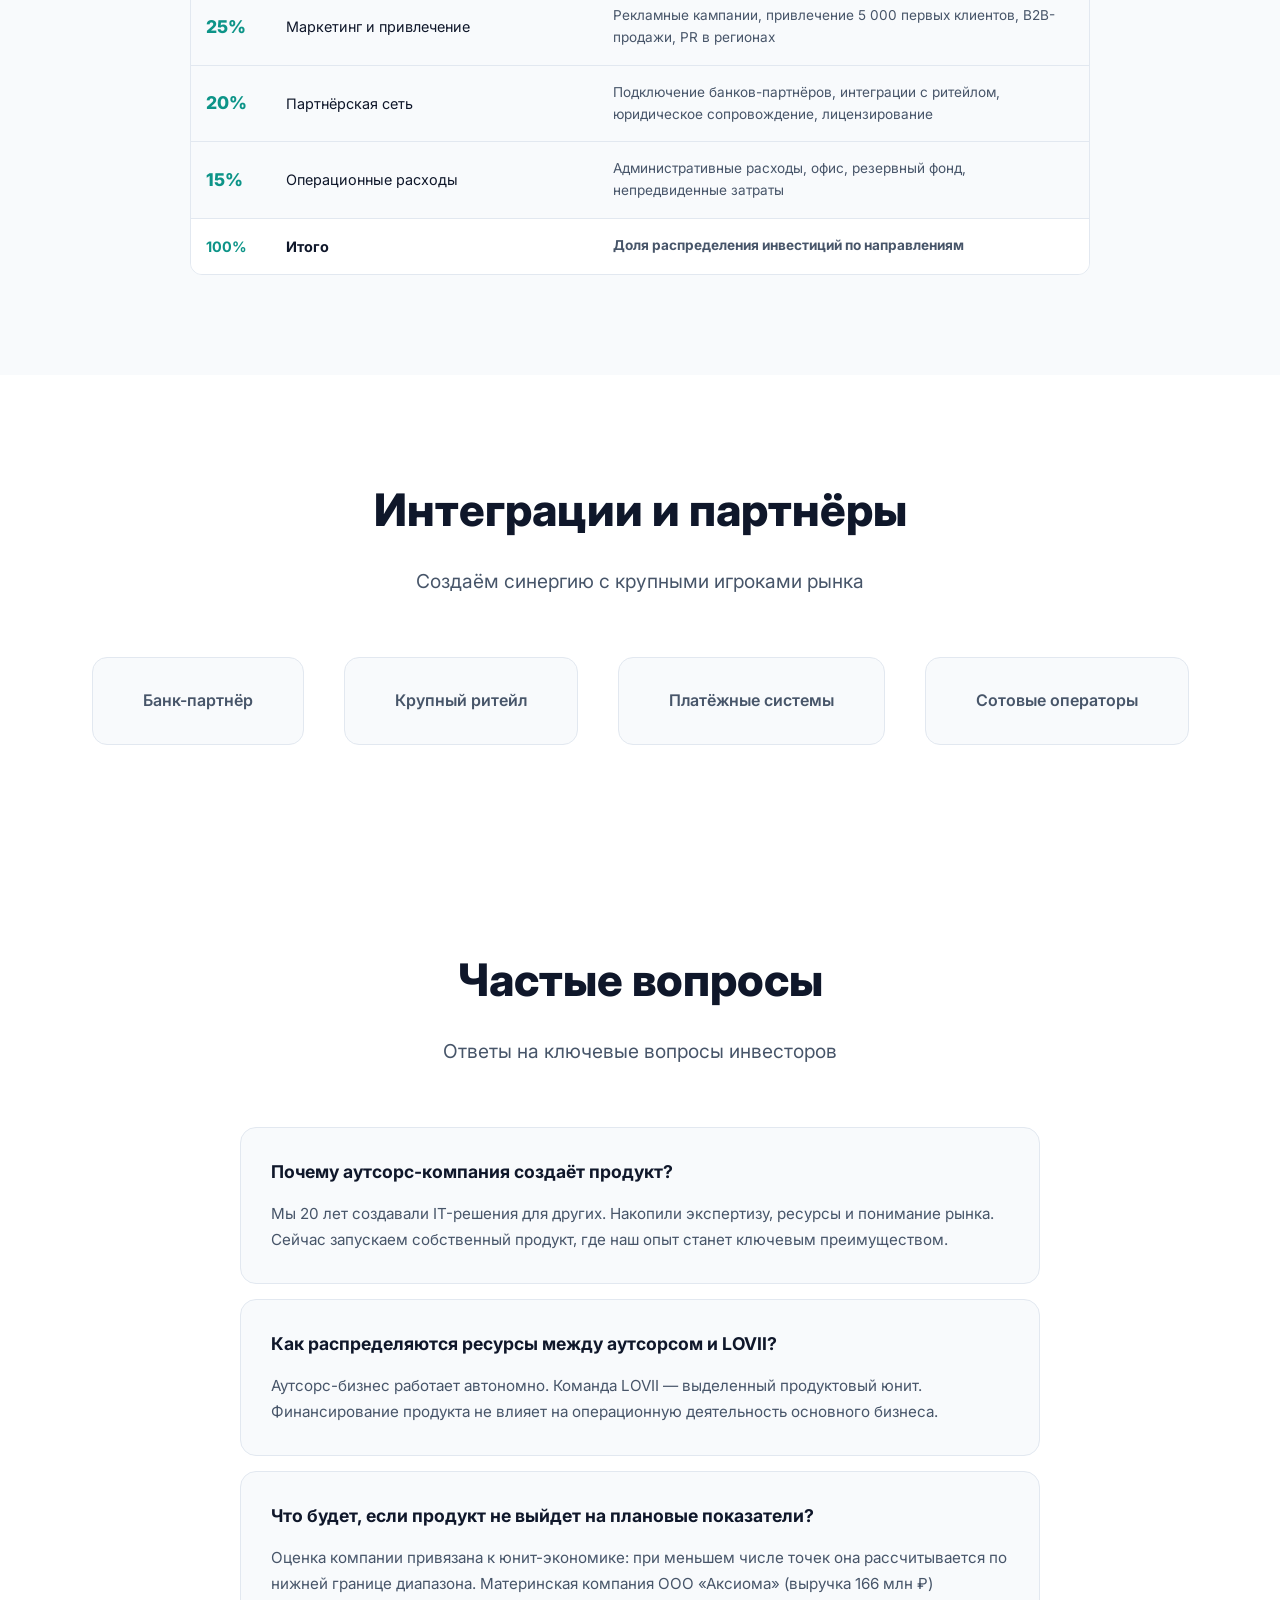
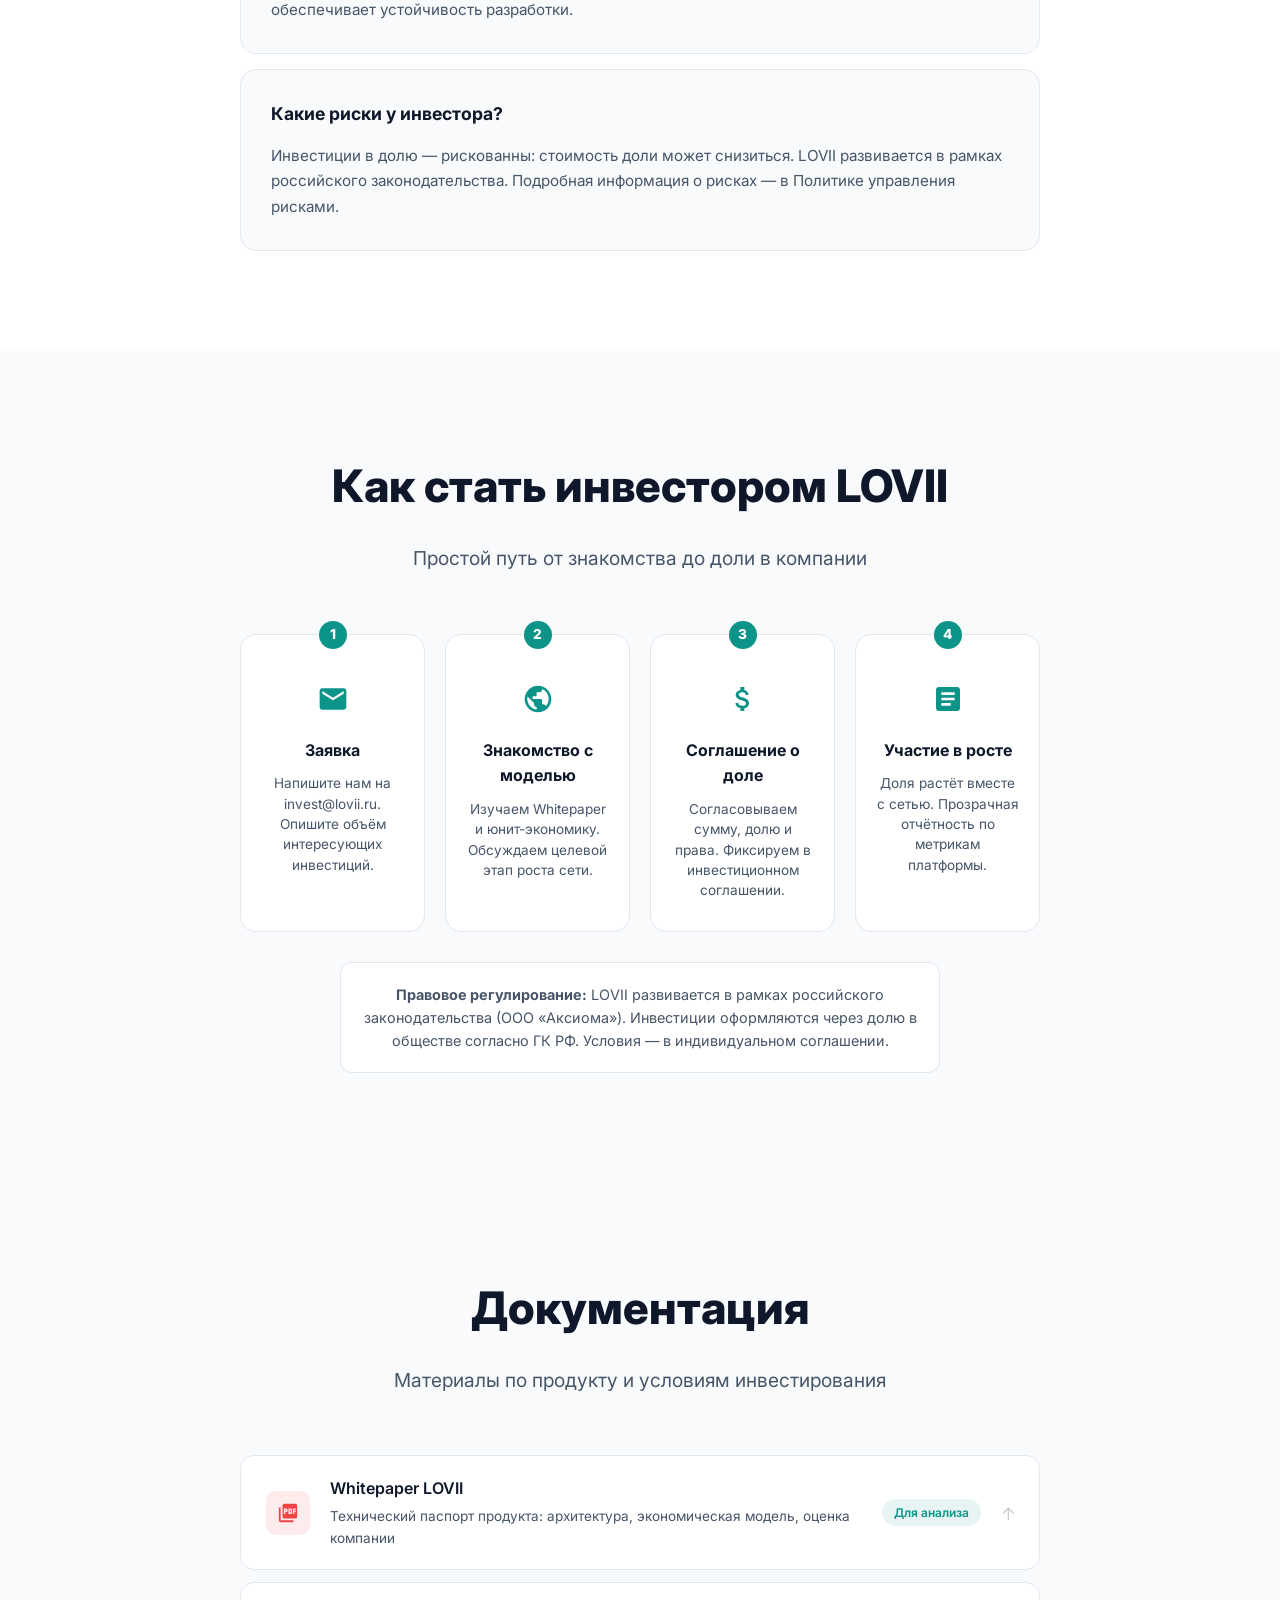
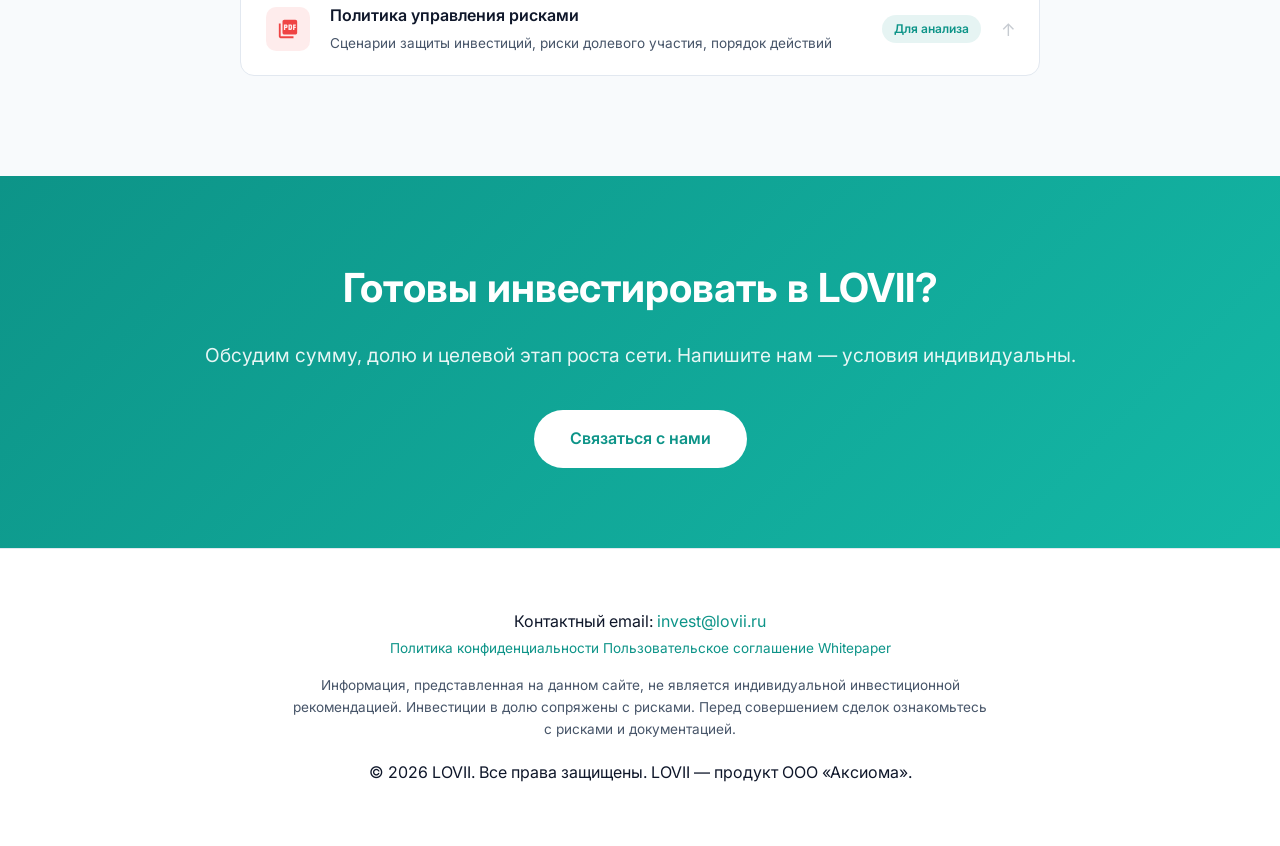
==== commit 02cf147d: "Fix: mobile nav (3 items + 'Ещё'), presentation gallery restored, whitepaper dark theme, drawer casc" ====
--- a/index.html
+++ b/index.html
@@ -754,29 +754,23 @@
 
     <!-- Mobile Navigation (hidden on desktop) -->
         <nav class="mobile-nav" id="mobile-nav-list">
-        <a href="./">
-            <svg viewBox="0 0 24 24"><path d="M3 9l9-7 9 7v11a2 2 0 0 1-2 2H5a2 2 0 0 1-2-2z"/><polyline points="9 22 9 12 15 12 15 22"/></svg>
-            <span>Главная</span>
-        </a>
-        <a href="strategy/">
-            <svg viewBox="0 0 24 24"><circle cx="12" cy="12" r="10"/><polygon points="16.24 7.76 14.12 14.12 7.76 16.24 9.88 9.88 16.24 7.76"/></svg>
-            <span>Стратегия</span>
-        </a>
-        <a href="presentation/">
-            <svg viewBox="0 0 24 24"><rect x="3" y="3" width="18" height="14" rx="2" ry="2"/><line x1="8" y1="21" x2="16" y2="21"/><line x1="12" y1="17" x2="12" y2="21"/></svg>
-            <span>Презентация</span>
-        </a>
-        <a href="#docs">
-            <svg viewBox="0 0 24 24"><path d="M14 2H6a2 2 0 0 0-2 2v16a2 2 0 0 0 2 2h12a2 2 0 0 0 2-2V8z"/><polyline points="14 2 14 8 20 8"/><line x1="16" y1="13" x2="8" y2="13"/><line x1="16" y1="17" x2="8" y2="17"/></svg>
-            <span>Документы</span>
-        </a>
-        <a href="#" id="drawerToggle">
-            <svg viewBox="0 0 24 24"><path d="M3 12h18M3 6h18M3 18h18"/></svg>
-            <span>Меню</span>
-        </a>
-    </nav>
-
-    <!-- Mobile Drawer -->
+            <a href="./">
+                <svg viewBox="0 0 24 24"><path d="M3 9l9-7 9 7v11a2 2 0 0 1-2 2H5a2 2 0 0 1-2-2z"/><polyline points="9 22 9 12 15 12 15 22"/></svg>
+                <span>Главная</span>
+            </a>
+            <a href="strategy/">
+                <svg viewBox="0 0 24 24"><circle cx="12" cy="12" r="10"/><polygon points="16.24 7.76 14.12 14.12 7.76 16.24 9.88 9.88 16.24 7.76"/></svg>
+                <span>Стратегия</span>
+            </a>
+            <a href="presentation/">
+                <svg viewBox="0 0 24 24"><rect x="3" y="3" width="18" height="14" rx="2" ry="2"/><line x1="8" y1="21" x2="16" y2="21"/><line x1="12" y1="17" x2="12" y2="21"/></svg>
+                <span>Презентация</span>
+            </a>
+            <a href="#" id="mobile-more-toggle" aria-label="Ещё">
+                <svg viewBox="0 0 24 24" fill="none" stroke="currentColor" stroke-width="2"><circle cx="12" cy="12" r="1"/><circle cx="19" cy="12" r="1"/><circle cx="5" cy="12" r="1"/></svg>
+                <span>Ещё</span>
+            </a>
+        </nav><!-- Mobile Drawer -->
     <div class="drawer-overlay" id="drawerOverlay">
         <div class="drawer-sheet">
             <button class="drawer-close" id="drawerClose">✕</button>
--- a/css/site.css
+++ b/css/site.css
@@ -521,6 +521,14 @@
     min-width: 55px;
 }
 
+#mobile-nav-list,
+.mobile-nav-list {
+    display: flex;
+    justify-content: space-around;
+    align-items: center;
+    width: 100%;
+}
+
 .mobile-nav a svg {
     width: 20px;
     height: 22px;
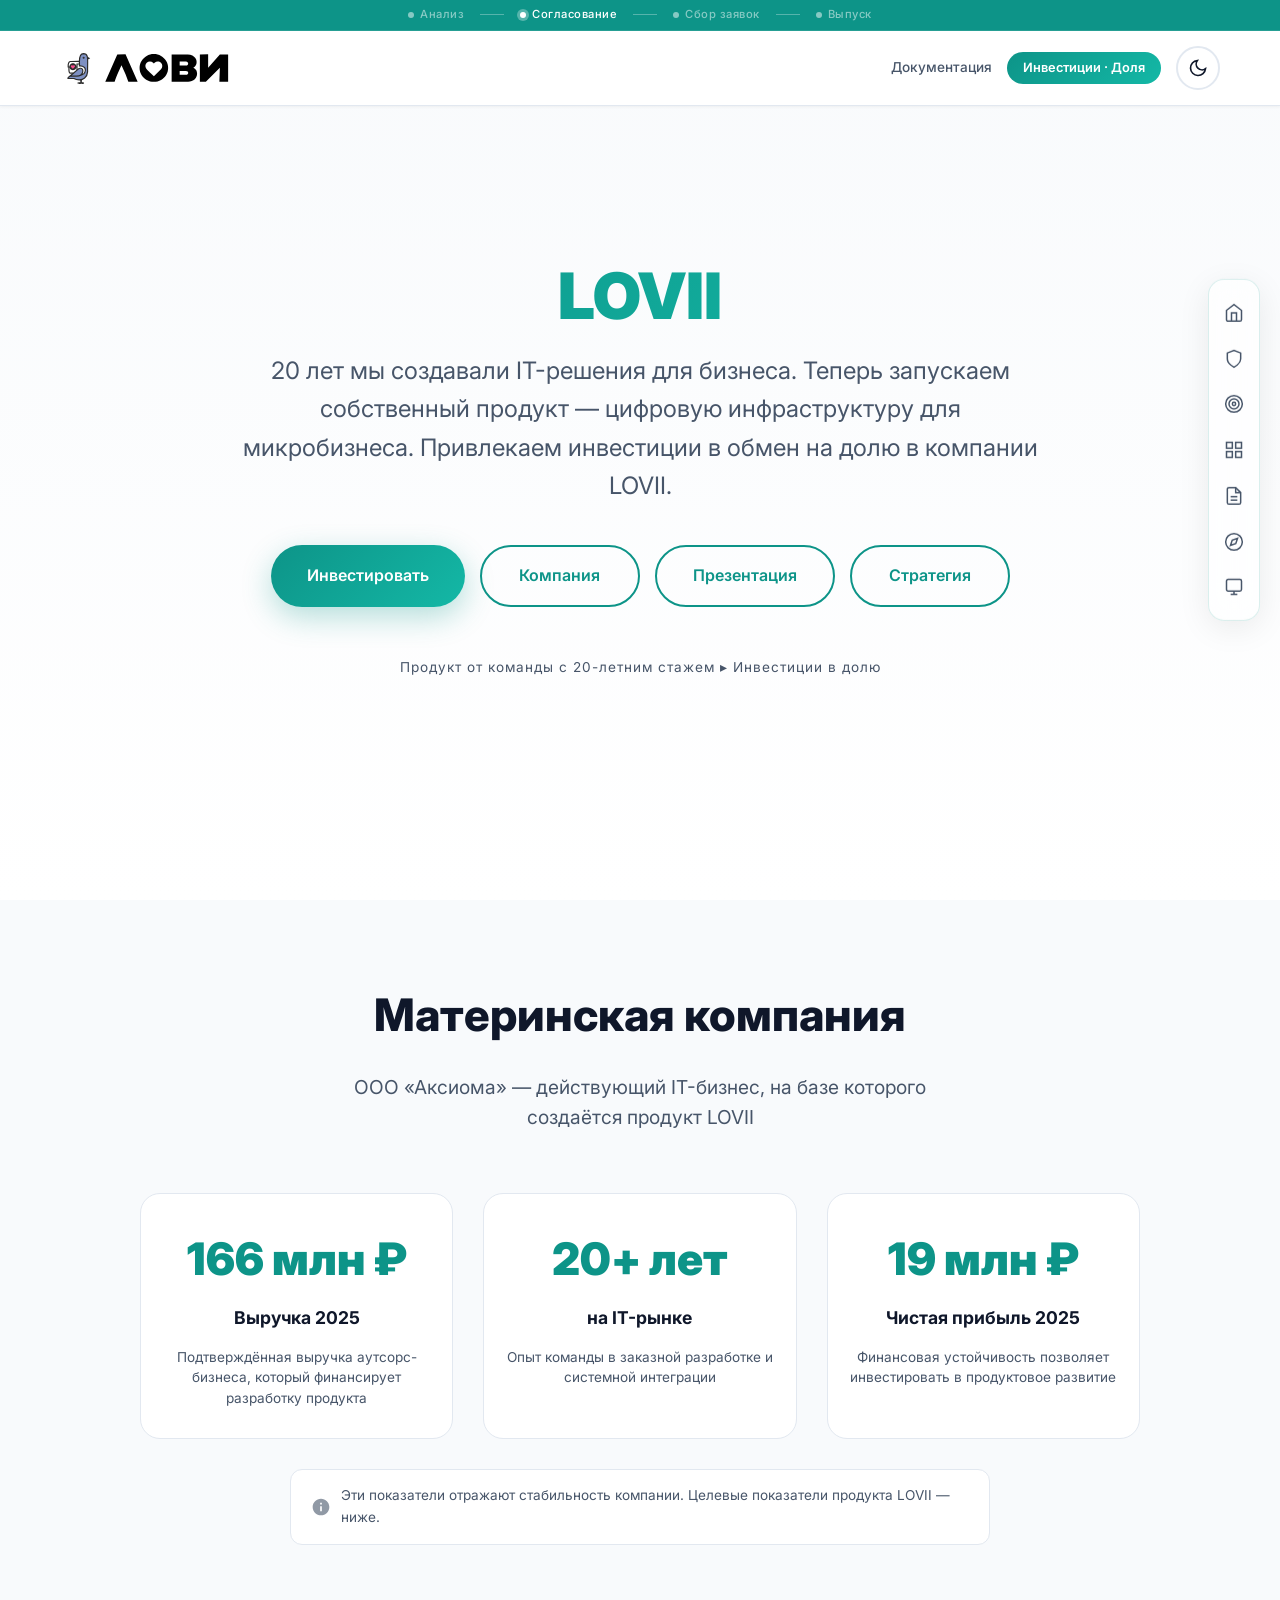
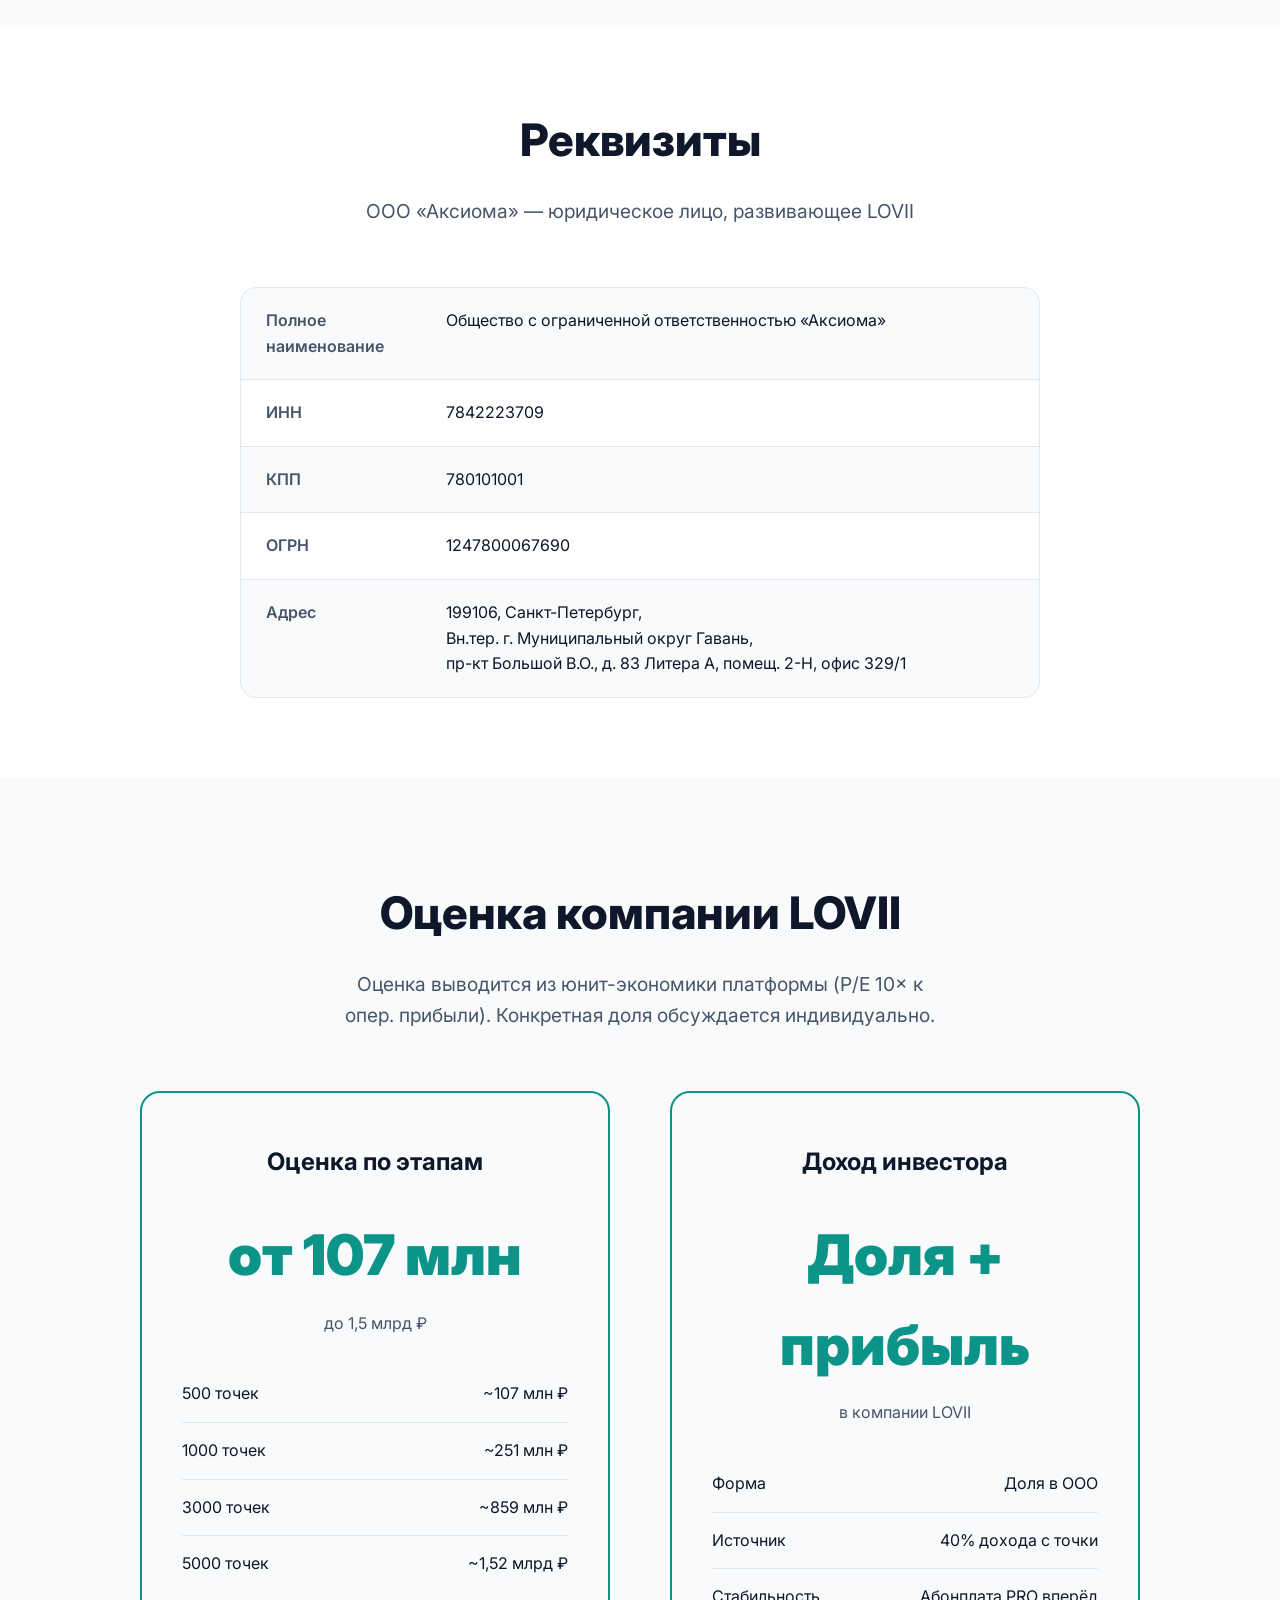
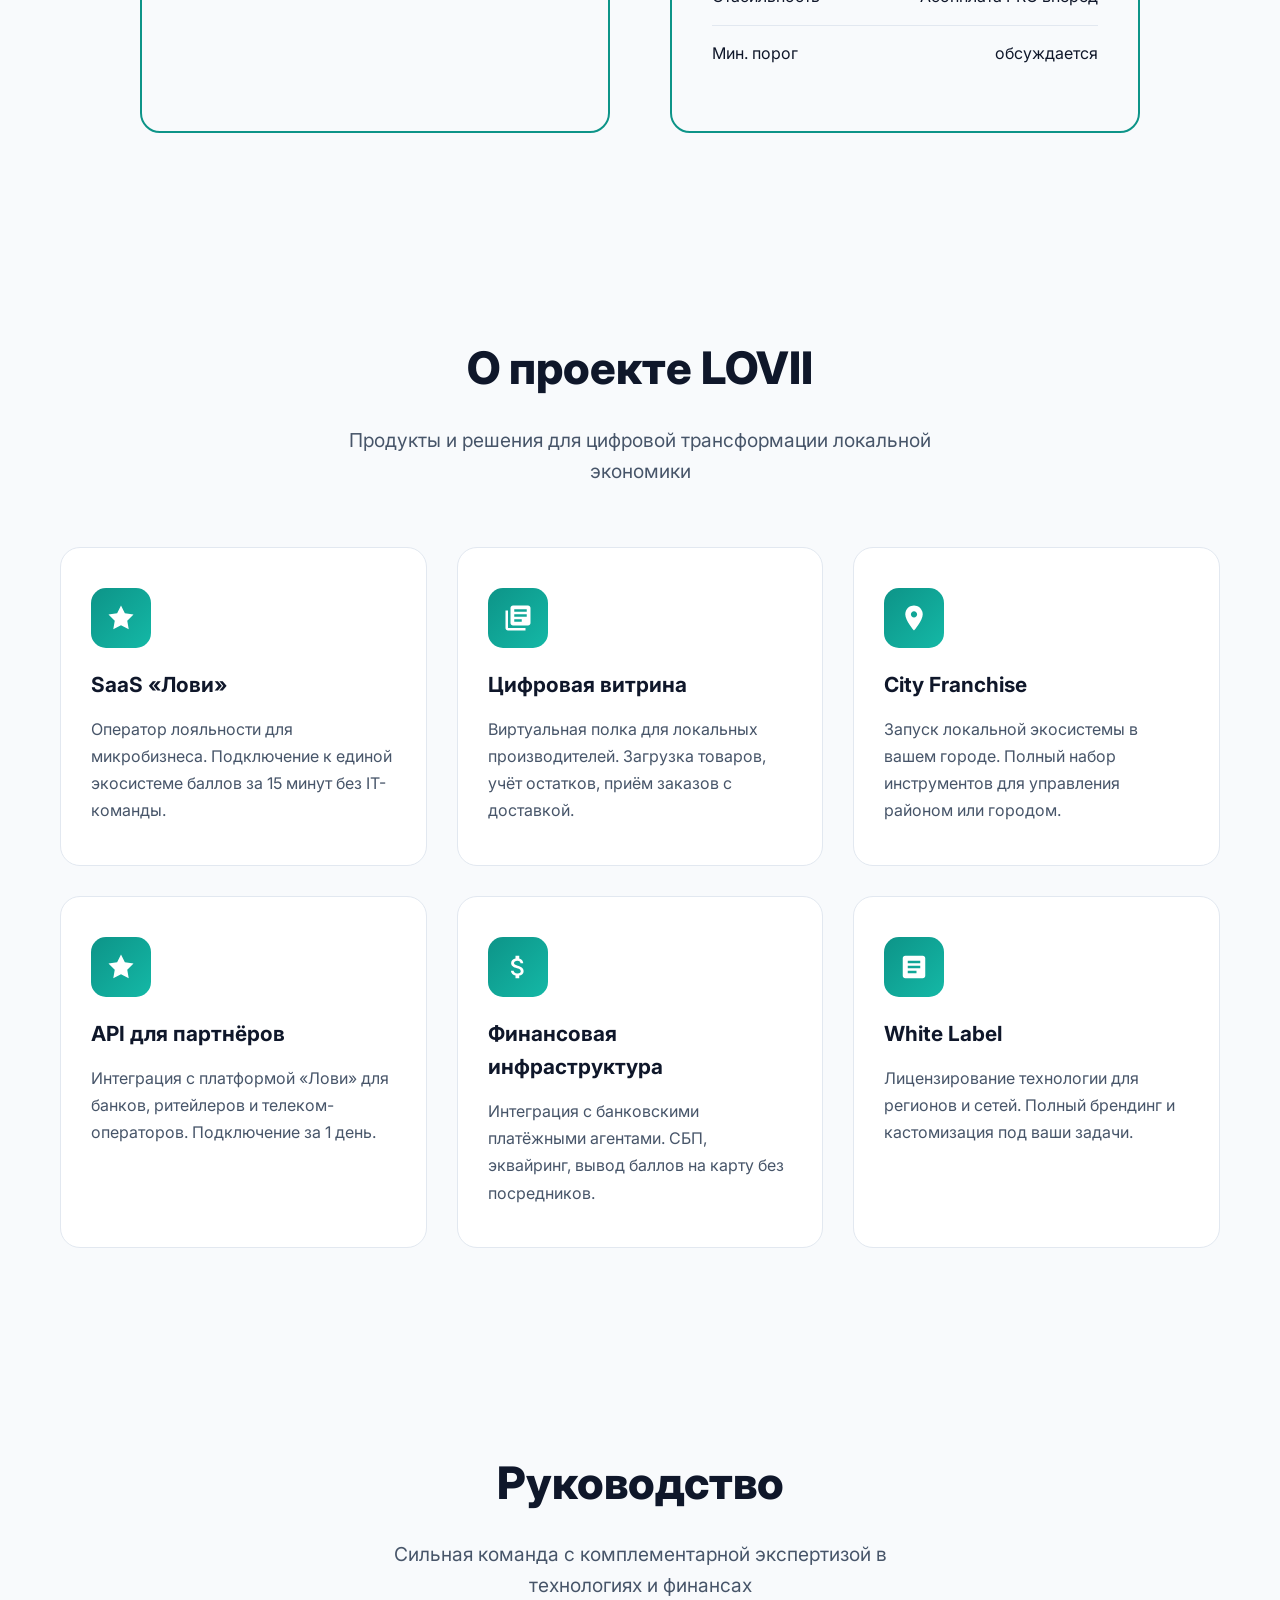
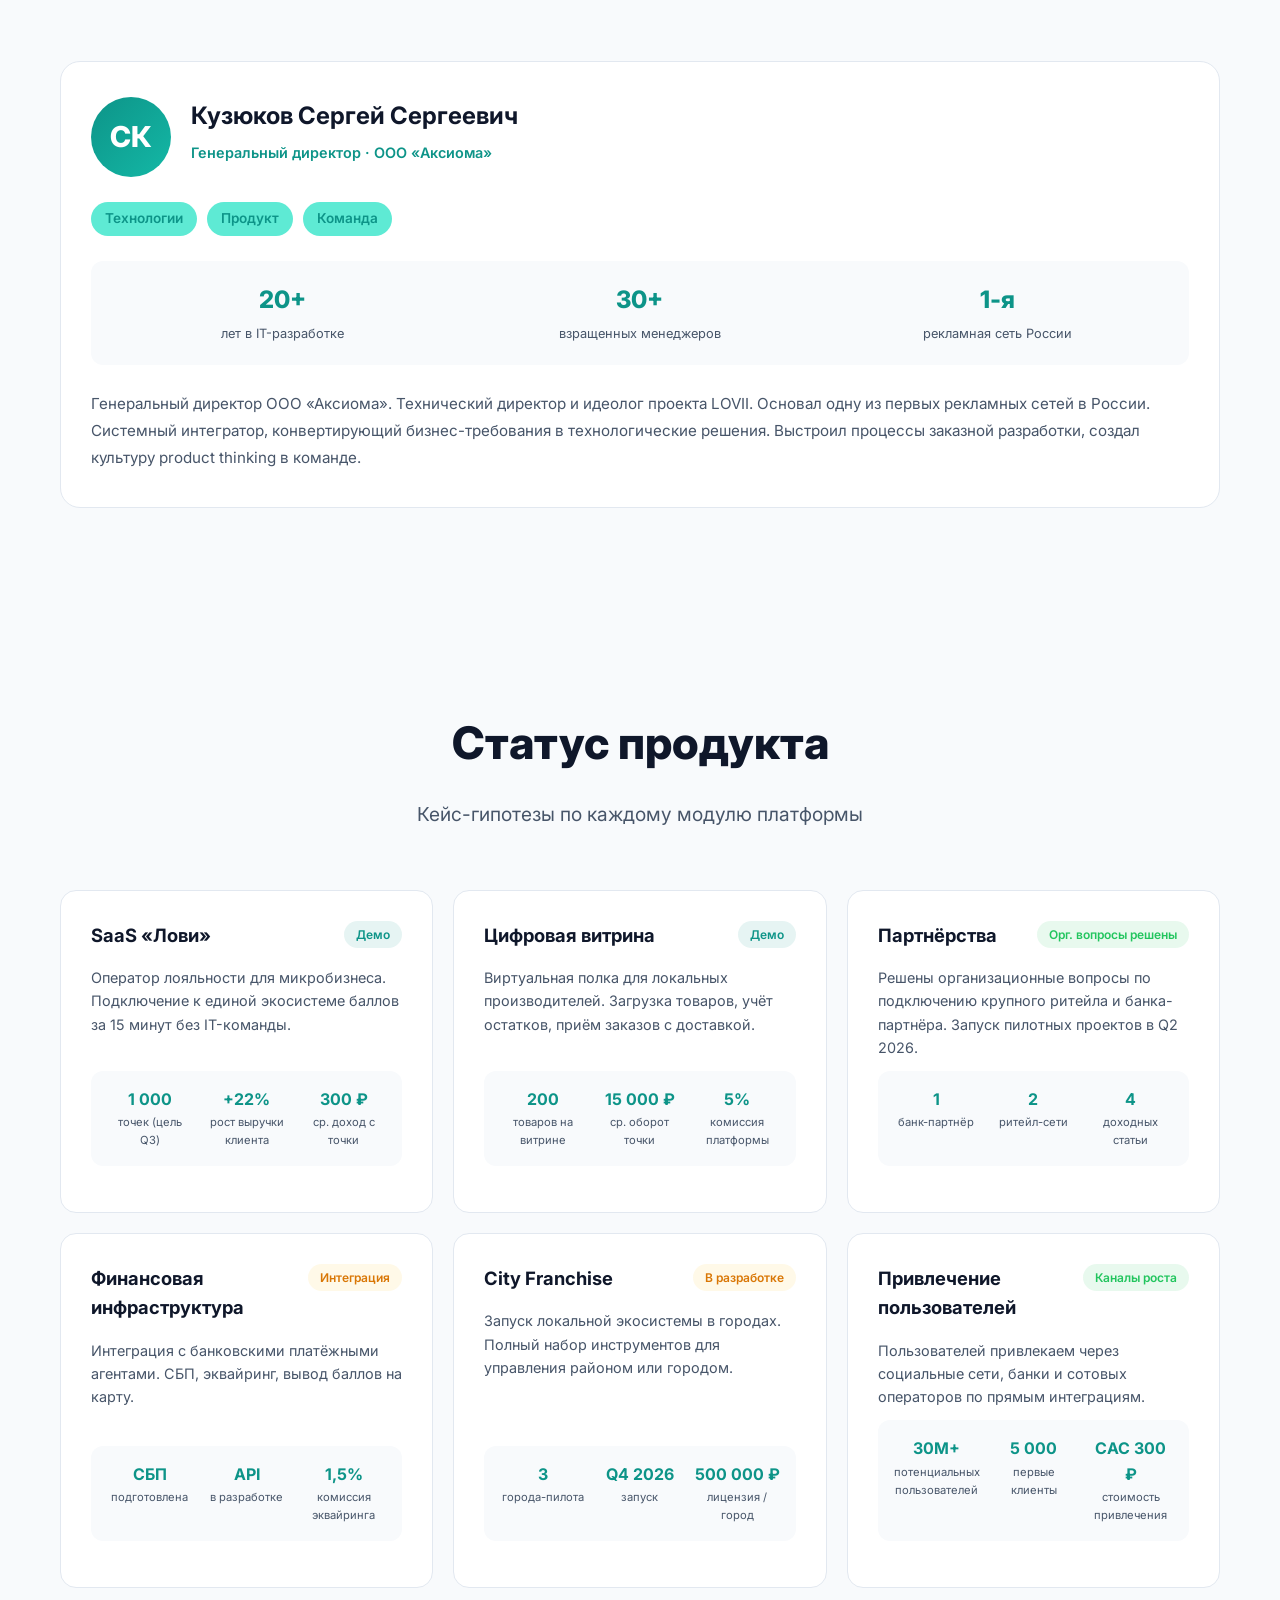
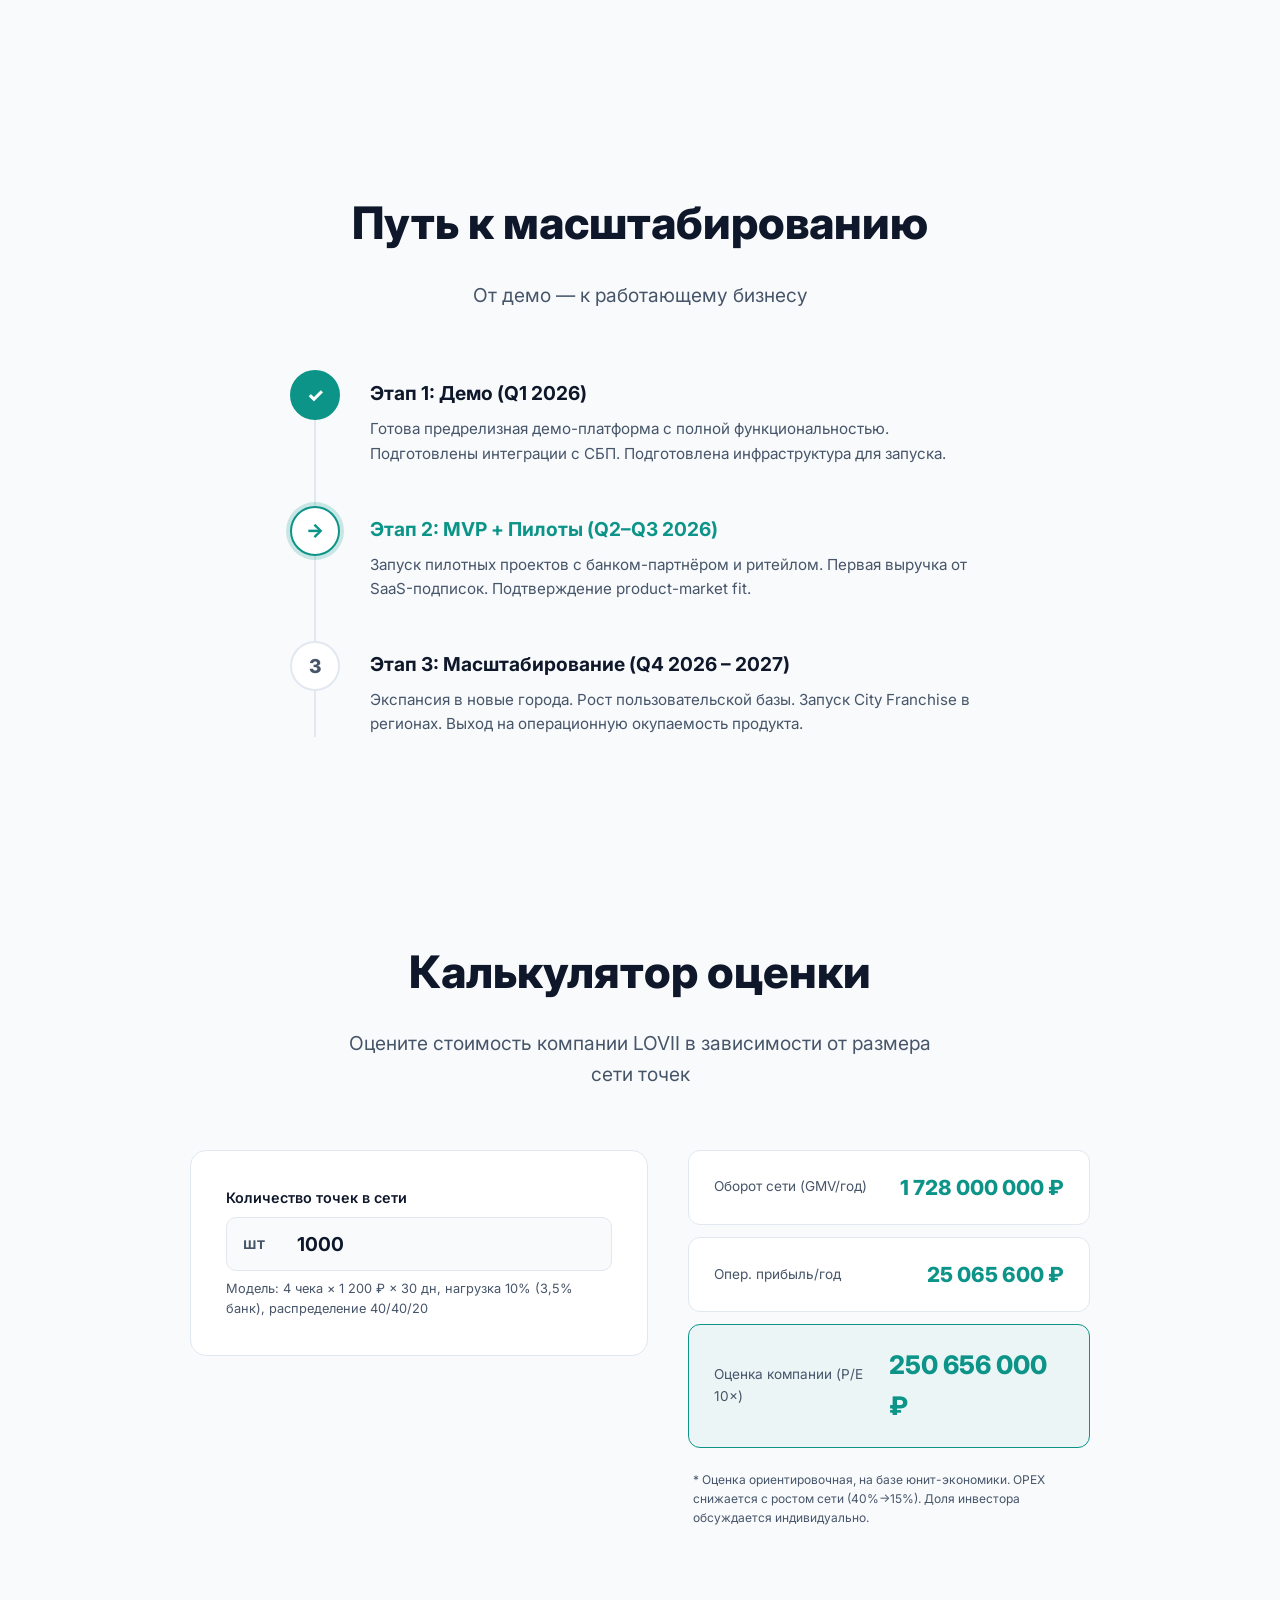
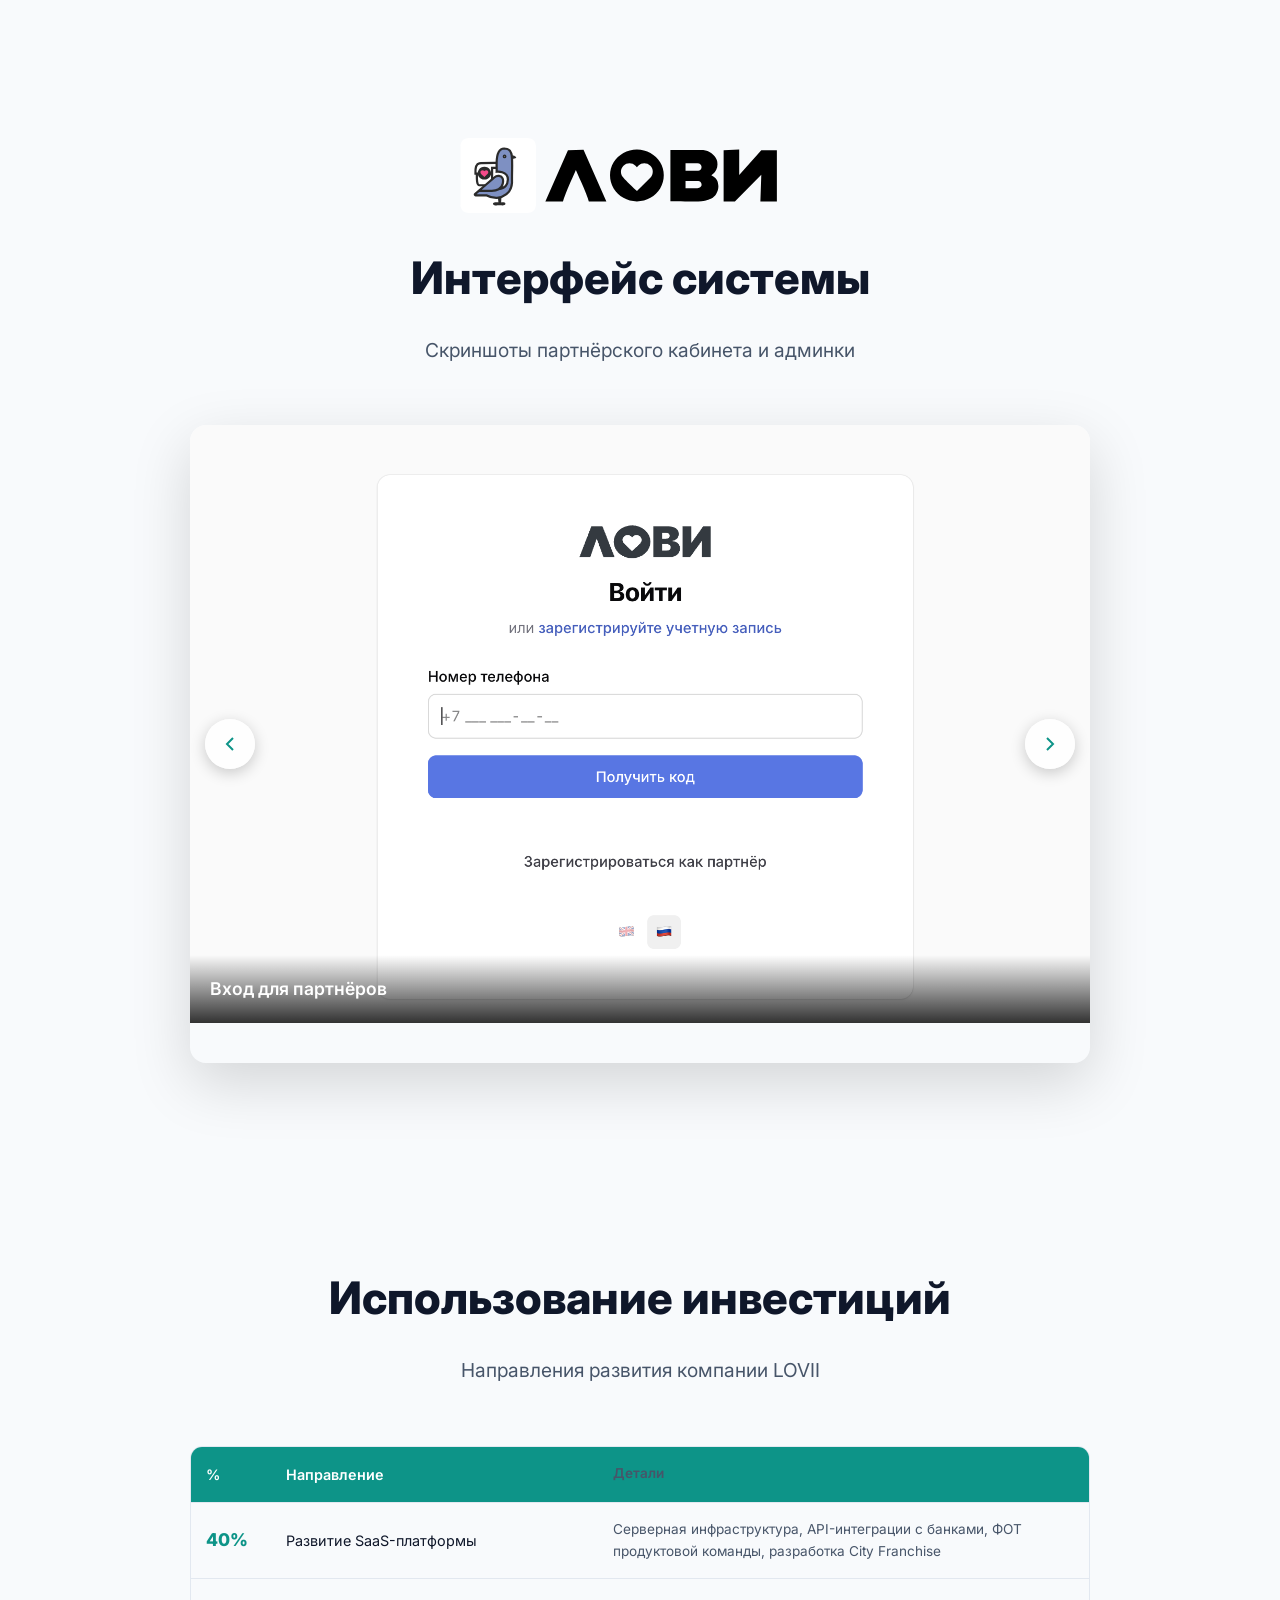
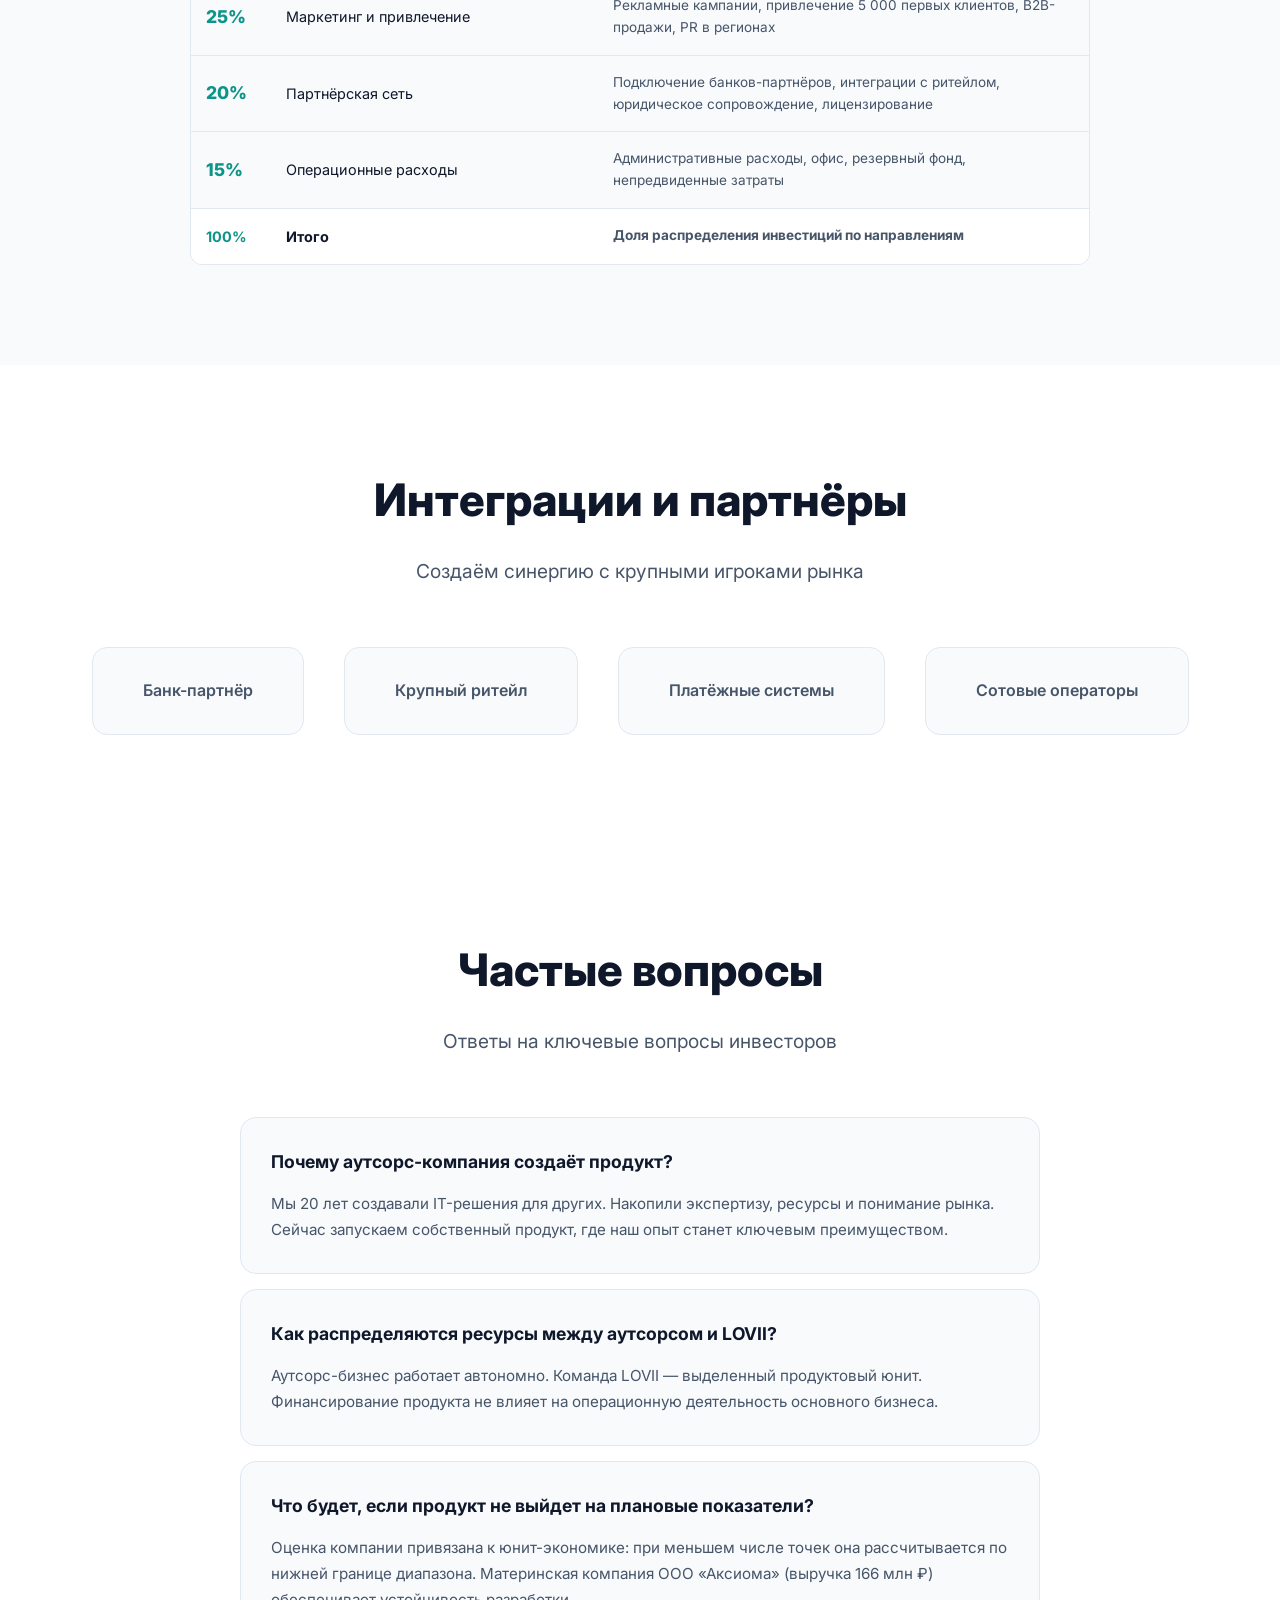
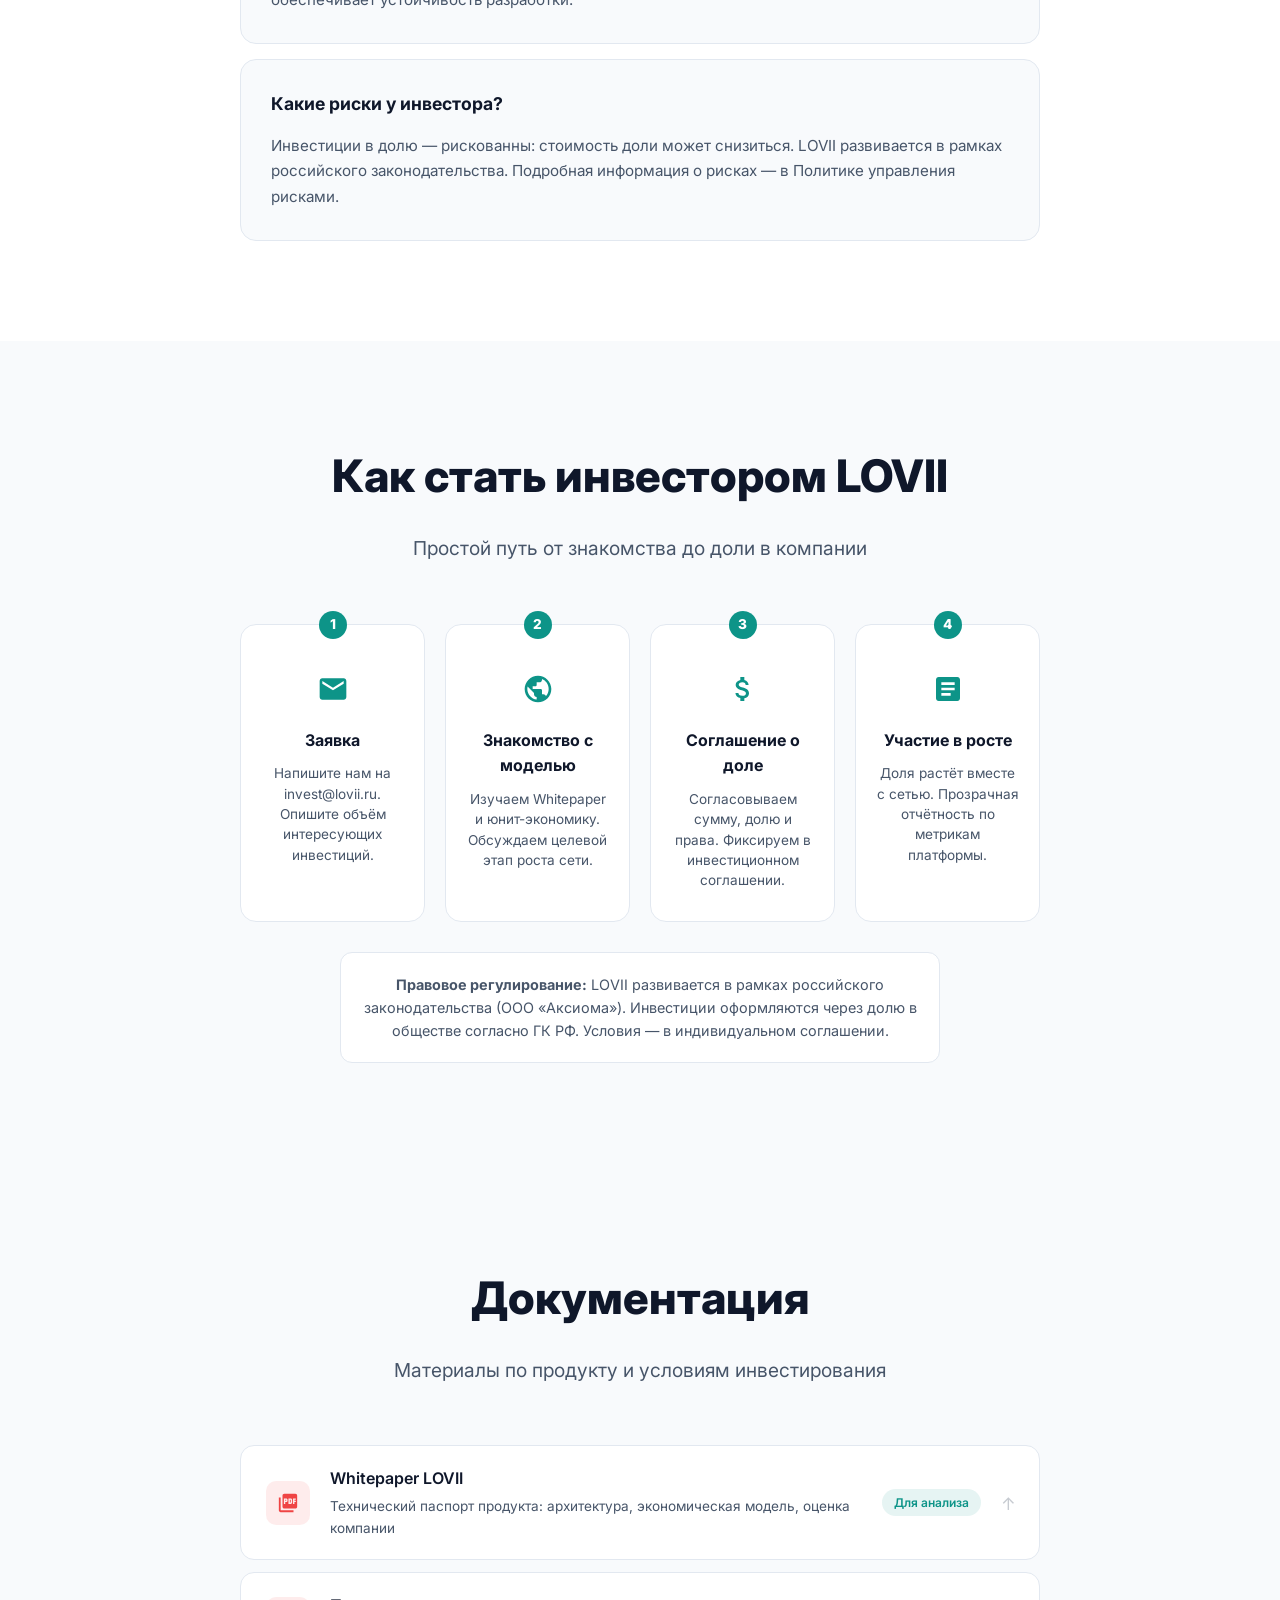
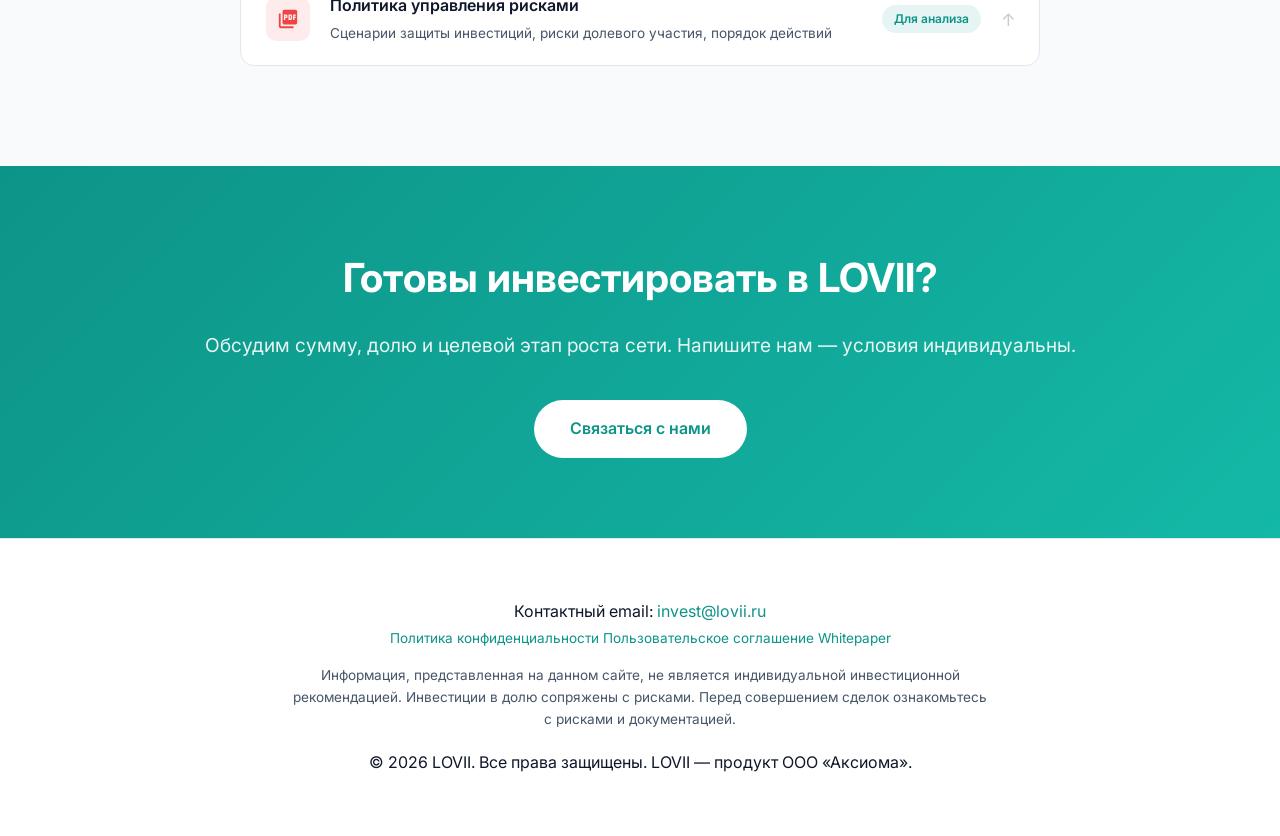
==== commit f3f9e6d9: "Refactor: audit cleanup, SVG particles, drawer fix - HTML: fixed duplicated mobile-nav/drawer across" ====
--- a/index.html
+++ b/index.html
@@ -11,7 +11,6 @@
     <link href="https://fonts.googleapis.com/css2?family=Inter:wght@300;400;500;600;700;800;900&display=swap" rel="stylesheet">
     <link rel="stylesheet" href="css/site.css?v=4">
     <link rel="stylesheet" href="css/home.css?v=4">
-    <!-- Mobile Fixes CSS - предотвращает выход контента за границы экрана -->
     </head>
 <body>
     <header class="header">
@@ -731,7 +730,6 @@
         </div>
     </section>
 
-    <!-- Company Details -->
     
 
     <footer>
@@ -752,66 +750,8 @@
     </footer>
 
 
-    <!-- Mobile Navigation (hidden on desktop) -->
-        <nav class="mobile-nav" id="mobile-nav-list">
-            <a href="./">
-                <svg viewBox="0 0 24 24"><path d="M3 9l9-7 9 7v11a2 2 0 0 1-2 2H5a2 2 0 0 1-2-2z"/><polyline points="9 22 9 12 15 12 15 22"/></svg>
-                <span>Главная</span>
-            </a>
-            <a href="strategy/">
-                <svg viewBox="0 0 24 24"><circle cx="12" cy="12" r="10"/><polygon points="16.24 7.76 14.12 14.12 7.76 16.24 9.88 9.88 16.24 7.76"/></svg>
-                <span>Стратегия</span>
-            </a>
-            <a href="presentation/">
-                <svg viewBox="0 0 24 24"><rect x="3" y="3" width="18" height="14" rx="2" ry="2"/><line x1="8" y1="21" x2="16" y2="21"/><line x1="12" y1="17" x2="12" y2="21"/></svg>
-                <span>Презентация</span>
-            </a>
-            <a href="#" id="mobile-more-toggle" aria-label="Ещё">
-                <svg viewBox="0 0 24 24" fill="none" stroke="currentColor" stroke-width="2"><circle cx="12" cy="12" r="1"/><circle cx="19" cy="12" r="1"/><circle cx="5" cy="12" r="1"/></svg>
-                <span>Ещё</span>
-            </a>
-        </nav><!-- Mobile Drawer -->
     <div class="drawer-overlay" id="drawerOverlay">
-        <div class="drawer-sheet">
-            <button class="drawer-close" id="drawerClose">✕</button>
-
-            <div class="drawer-section">
-                <div class="drawer-section-title">Главное</div>
-                <div class="drawer-items">
-                    <a href="#" class="drawer-item active"><svg viewBox="0 0 24 24"><path d="M3 9l9-7 9 7v11a2 2 0 0 1-2 2H5a2 2 0 0 1-2-2z"/><polyline points="9 22 9 12 15 12 15 22"/></svg> Главная</a>
-                    <a href="strategy/" class="drawer-item"><svg viewBox="0 0 24 24"><circle cx="12" cy="12" r="10"/><polygon points="16.24 7.76 14.12 14.12 7.76 16.24 9.88 9.88 16.24 7.76"/></svg> Стратегия</a>
-                    <a href="presentation/" class="drawer-item"><svg viewBox="0 0 24 24"><rect x="3" y="3" width="18" height="14" rx="2" ry="2"/><line x1="8" y1="21" x2="16" y2="21"/><line x1="12" y1="17" x2="12" y2="21"/></svg> Презентация</a>
-                </div>
-            </div>
-
-            <div class="drawer-section">
-                <div class="drawer-section-title">О проекте</div>
-                <div class="drawer-items">
-                    <a href="#issuer" class="drawer-item"><svg viewBox="0 0 24 24"><path d="M12 22s8-4 8-10V5l-8-3-8 3v7c0 6 8 10 8 10z"/></svg> Компания</a>
-                    <a href="#targets" class="drawer-item"><svg viewBox="0 0 24 24"><circle cx="12" cy="12" r="10"/><circle cx="12" cy="12" r="6"/><circle cx="12" cy="12" r="2"/></svg> Условия</a>
-                    <a href="#product" class="drawer-item"><svg viewBox="0 0 24 24"><rect x="3" y="3" width="7" height="7"/><rect x="14" y="3" width="7" height="7"/><rect x="14" y="14" width="7" height="7"/><rect x="3" y="14" width="7" height="7"/></svg> Продукт</a>
-                    <a href="#team" class="drawer-item"><svg viewBox="0 0 24 24"><path d="M16 11c1.66 0 2.99-1.34 2.99-3S17.66 5 16 5c-1.66 0-3 1.34-3 3s1.34 3 3 3zm-8 0c1.66 0 2.99-1.34 2.99-3S9.66 5 8 5C6.34 5 5 6.34 5 8s1.34 3 3 3zm0 2c-2.33 0-7 1.17-7 3.5V19h14v-2.5c0-2.33-4.67-3.5-7-3.5zm8 0c-.29 0-.62.02-.97.05 1.16.84 1.97 1.97 1.97 3.45V19h6v-2.5c0-2.33-4.67-3.5-7-3.5z"/></svg> Команда</a>
-                </div>
-            </div>
-
-            <div class="drawer-section">
-                <div class="drawer-section-title">Документация</div>
-                <div class="drawer-items">
-                    <a href="docs/whitepaper/" class="drawer-item"><svg viewBox="0 0 24 24"><path d="M12 2l3.09 6.26L22 9.27l-5 4.87 1.18 6.88L12 17.77l-6.18 3.25L7 14.14 2 9.27l6.91-1.01L12 2z"/></svg> Whitepaper</a>
-                    <a href="docs/risk-policy/" class="drawer-item"><svg viewBox="0 0 24 24"><path d="M12 22s8-4 8-10V5l-8-3-8 3v7c0 6 8 10 8 10z"/></svg> Политика рисков</a>
-                </div>
-            </div>
-
-            <div class="drawer-section">
-                <div class="drawer-section-title">Связь</div>
-                <div class="drawer-items">
-                    <a href="mailto:invest@lovii.ru" class="drawer-item"><svg viewBox="0 0 24 24"><path d="M4 4h16c1.1 0 2 .9 2 2v12c0 1.1-.9 2-2 2H4c-1.1 0-2-.9-2-2V6c0-1.1.9-2 2-2z"/><polyline points="22,6 12,13 2,6"/></svg> invest@lovii.ru</a>
-                    <a href="#details" class="drawer-item"><svg viewBox="0 0 24 24"><path d="M14 2H6c-1.1 0-2 .9-2 2v16c0 1.1.9 2 2 2h12c1.1 0 2-.9 2-2V8l-6-6z"/><path d="M16 2v6h6"/></svg> Реквизиты</a>
-                </div>
-            </div>
-            
-            <div style="height: 80px;"></div> <!-- Отступ чтобы контент не перекрывался навигацией -->
-        </div>
+        <div class="drawer-sheet"></div>
     </div>
 
     <!-- Floating Navigation -->
@@ -848,5 +788,6 @@
 
     <script src="js/navigation.js"></script>
     <script src="js/app.js"></script>
+    <script src="js/particles.js"></script>
 </body>
 </html>
--- a/css/site.css
+++ b/css/site.css
@@ -41,11 +41,6 @@
             --drawer-shadow: -8px 0 40px rgba(0, 0, 0, 0.3);
         }
 
-        [data-theme="dark"] header { background: rgba(15, 23, 42, 0.95); }
-        [data-theme="dark"] body { background: var(--bg-color); color: var(--text-color); }
-        [data-theme="dark"] .card { background: var(--card-bg); border-color: var(--border-color); }
-        [data-theme="dark"] .card:hover { border-color: var(--accent-color); }
-        [data-theme="dark"] a { color: var(--accent-color); }
 
 
 [data-theme="light"] {
@@ -173,10 +168,6 @@
             display: inline;
         }
 
-        
-
-        
-
         /* Header */
         .header {
             position: fixed;
@@ -326,7 +317,29 @@
             .header-hamburger {
                 display: none;
             }
-        }
+            .floating-nav {
+                display: none !important;
+            }
+        }
+@media (min-width: 769px) {
+    .mobile-nav {
+        display: none !important;
+    }
+    .mobile-nav-list {
+        display: none !important;
+    }
+
+    .floating-nav {
+        display: flex !important;
+    }
+}
+
+@media (max-width: 768px) {
+    .header-hamburger {
+        display: none;
+    }
+}
+
 
         /* ===== Floating Nav (global, loads on all pages) ===== */
         .floating-nav {
@@ -433,21 +446,6 @@
             background: rgba(20, 184, 166, 0.12);
         }
 
-        
-
-        [data-theme="dark"] .header {
-            background: rgba(15, 23, 42, 0.98);
-        }
-
-        [data-theme="dark"] .hero {
-            background: linear-gradient(180deg, #0F172A 0%, #1E293B 100%);
-        }
-
-        [data-theme="dark"] .about,
-        [data-theme="dark"] .investment {
-            background: var(--card-bg);
-        }
-
 [data-theme="dark"] .header {
             background: rgba(15, 23, 42, 0.98);
         }
@@ -666,8 +664,6 @@
 
 /* Hide drawer on desktop */
 
-        
-
 /* === Design System: Base Components === */
 
         .card {
@@ -950,24 +946,9 @@
 
 /* === responsive.css === */
 /* responsive.css — все адаптивные стили для основных страниц */
-/* @media (max-width: 768px), (max-width: 480px), (min-width: 769px), print */
-
-@media (max-width: 768px) {
-            body {
-                overflow-x: hidden;
-                width: 100%;
-            }
-            
-            .container, .header-inner, .status-bar {
-                max-width: 100%;
-                padding-left: 16px;
-                padding-right: 16px;
-            }
-        }
-
 @media (max-width: 768px) {
             .mobile-nav {
-                display: flex;
+                display: flex !important;
                 padding: 6px 0 10px;
                 width: 100%;
                 box-sizing: border-box;
@@ -977,6 +958,9 @@
             .mobile-nav a {
                 min-width: 0;
                 padding: 4px 4px;
+            }
+            .floating-nav {
+                display: none !important;
             }
 
             .status-bar {
--- a/css/home.css
+++ b/css/home.css
@@ -26,21 +26,6 @@
 
     .hero-buttons .btn {
         min-width: 160px;
-    }
-
-    .btn {
-        display: inline-flex;
-        align-items: center;
-        justify-content: center;
-        padding: 16px 36px;
-        border-radius: 50px;
-        font-weight: 600;
-        font-size: 1rem;
-        text-decoration: none;
-        transition: all 0.3s ease;
-        cursor: pointer;
-        border: none;
-        min-width: 200px;
     }
 
     /* Key Metrics Banner — Issuer */
@@ -398,42 +383,6 @@
 
     /* Sections */
     /* Cards Grid */
-    .card {
-        background: var(--card-bg);
-        border-radius: 20px;
-        padding: 40px 30px;
-        border: 1px solid var(--border-color);
-        transition: all 0.3s ease;
-    }
-
-    .card-icon {
-        width: 60px;
-        height: 60px;
-        background: var(--gradient-primary);
-        border-radius: 15px;
-        display: flex;
-        align-items: center;
-        justify-content: center;
-        margin-bottom: 20px;
-    }
-
-    .card-icon svg {
-        width: 30px;
-        height: 30px;
-        fill: white;
-    }
-
-    .card-title {
-        font-size: 1.3rem;
-        font-weight: 700;
-        margin-bottom: 15px;
-    }
-
-    .card-text {
-        color: var(--text-secondary);
-        line-height: 1.7;
-    }
-
     /* About Section */
     .about {
         background: var(--section-alt);
@@ -978,7 +927,6 @@
         transform: translateY(-3px);
     }
 
-    
     /* Footer section moved to components.css */
 /* Details Section */
     .details-section {
@@ -1020,16 +968,11 @@
         color: var(--text-color);
     }
 
-    
-
     /* === MOBILE ONLY (max 768px) === */
-    
 
     [data-theme="dark"] .mobile-nav {
         background: var(--card-bg);
     }
-
-    
 
     .mobile-nav a svg {
         width: 20px;
@@ -1048,16 +991,6 @@
         fill: var(--accent-color);
     }
 
-    /* Mobile Drawer */
-    
-
-    .drawer-overlay.open {
-        display: block;
-        opacity: 1;
-    }
-
-    
-
     [data-theme="dark"] .drawer-sheet {
         background: rgba(30,41,59,0.95);
         border-color: rgba(255,255,255,0.06);
@@ -1066,11 +999,6 @@
     .drawer-overlay.open .drawer-sheet {
         transform: translateX(0);
     }
-
-    /* При открытом drawer — скрываем мобильную навигацию под ним */
-    
-    /* Важно: при открытом drawer мобильная навигация остается видимой */
-    
 
     .drawer-close {
         position: absolute;
@@ -1088,7 +1016,6 @@
         color: var(--text-secondary);
     }
 
-    
     .drawer-section-title {
         font-size: 0.7rem; font-weight: 600; text-transform: uppercase;
         letter-spacing: 1.5px; color: var(--text-secondary);
@@ -1106,133 +1033,8 @@
         .drawer-overlay { display: none !important; }
     }
 
-    
-
-    
-
-    
-
-    
-
-    @media print {
-        .status-bar, .status-step, .step-line, 
-        
-    }
-
-    /* Floating Nav */
-    .floating-nav {
-        position: fixed;
-        right: 20px;
-        top: 50%;
-        transform: translateY(-50%);
-        z-index: 900;
-        display: flex;
-        flex-direction: column;
-        gap: 4px;
-        padding: 12px 8px;
-        background: rgba(255, 255, 255, 0.65);
-        backdrop-filter: blur(16px);
-        -webkit-backdrop-filter: blur(16px);
-        border: 1px solid rgba(13, 148, 136, 0.15);
-        border-radius: 16px;
-        box-shadow: 0 8px 32px rgba(0, 0, 0, 0.08);
-        width: 52px;
-        transition: width 0.35s cubic-bezier(0.4, 0, 0.2, 1);
-        overflow: hidden;
-    }
-
-    [data-theme="dark"] .floating-nav {
-        background: rgba(30, 41, 59, 0.7);
-        border-color: rgba(255, 255, 255, 0.08);
-        box-shadow: 0 8px 32px rgba(0, 0, 0, 0.3);
-    }
-
-    .floating-nav:hover {
-        width: 190px;
-    }
-
-    .floating-nav a {
-        display: flex;
-        align-items: center;
-        justify-content: center;
-        gap: 0;
-        padding: 10px 0;
-        text-decoration: none;
-        color: var(--text-secondary);
-        border-radius: 10px;
-        transition: all 0.25s cubic-bezier(0.4, 0, 0.2, 1);
-        white-space: nowrap;
-        position: relative;
-    }
-
-    .floating-nav:hover a {
-        justify-content: flex-start;
-        gap: 12px;
-        padding: 10px 12px;
-    }
-
-    .floating-nav a svg {
-        width: 20px;
-        height: 20px;
-        flex-shrink: 0;
-        stroke: currentColor;
-        stroke-width: 1.8;
-        fill: none;
-        transition: stroke 0.25s;
-    }
-
-    .floating-nav a .nav-label {
-        font-size: 0.85rem;
-        font-weight: 500;
-        opacity: 0;
-        width: 0;
-        overflow: hidden;
-        transition: opacity 0.3s cubic-bezier(0.4, 0, 0.2, 1), width 0.3s cubic-bezier(0.4, 0, 0.2, 1);
-    }
-
-    .floating-nav:hover a .nav-label {
-        opacity: 1;
-        width: auto;
-    }
-
-    .floating-nav a:hover {
-        background: rgba(13, 148, 136, 0.08);
-        color: var(--accent-color);
-    }
-
-    .floating-nav a:hover svg {
-        stroke: var(--accent-color);
-    }
-
-    .floating-nav a.active {
-        color: var(--accent-color);
-    }
-
-    .floating-nav a.active::before {
-        content: '';
-        position: absolute;
-        left: 0;
-        top: 50%;
-        transform: translateY(-50%);
-        width: 3px;
-        height: 20px;
-        background: var(--accent-color);
-        border-radius: 0 3px 3px 0;
-    }
-
-    [data-theme="dark"] .floating-nav a:hover {
-        background: rgba(20, 184, 166, 0.12);
-    }
-
-    [data-theme="dark"] .floating-nav {
-        background: rgba(30, 41, 59, 0.75);
-    }
-
-    
-
     /* Page Transition Fade-in */
-    
-    
+
 
 @media (max-width: 768px) {
         .status-step .step-line {
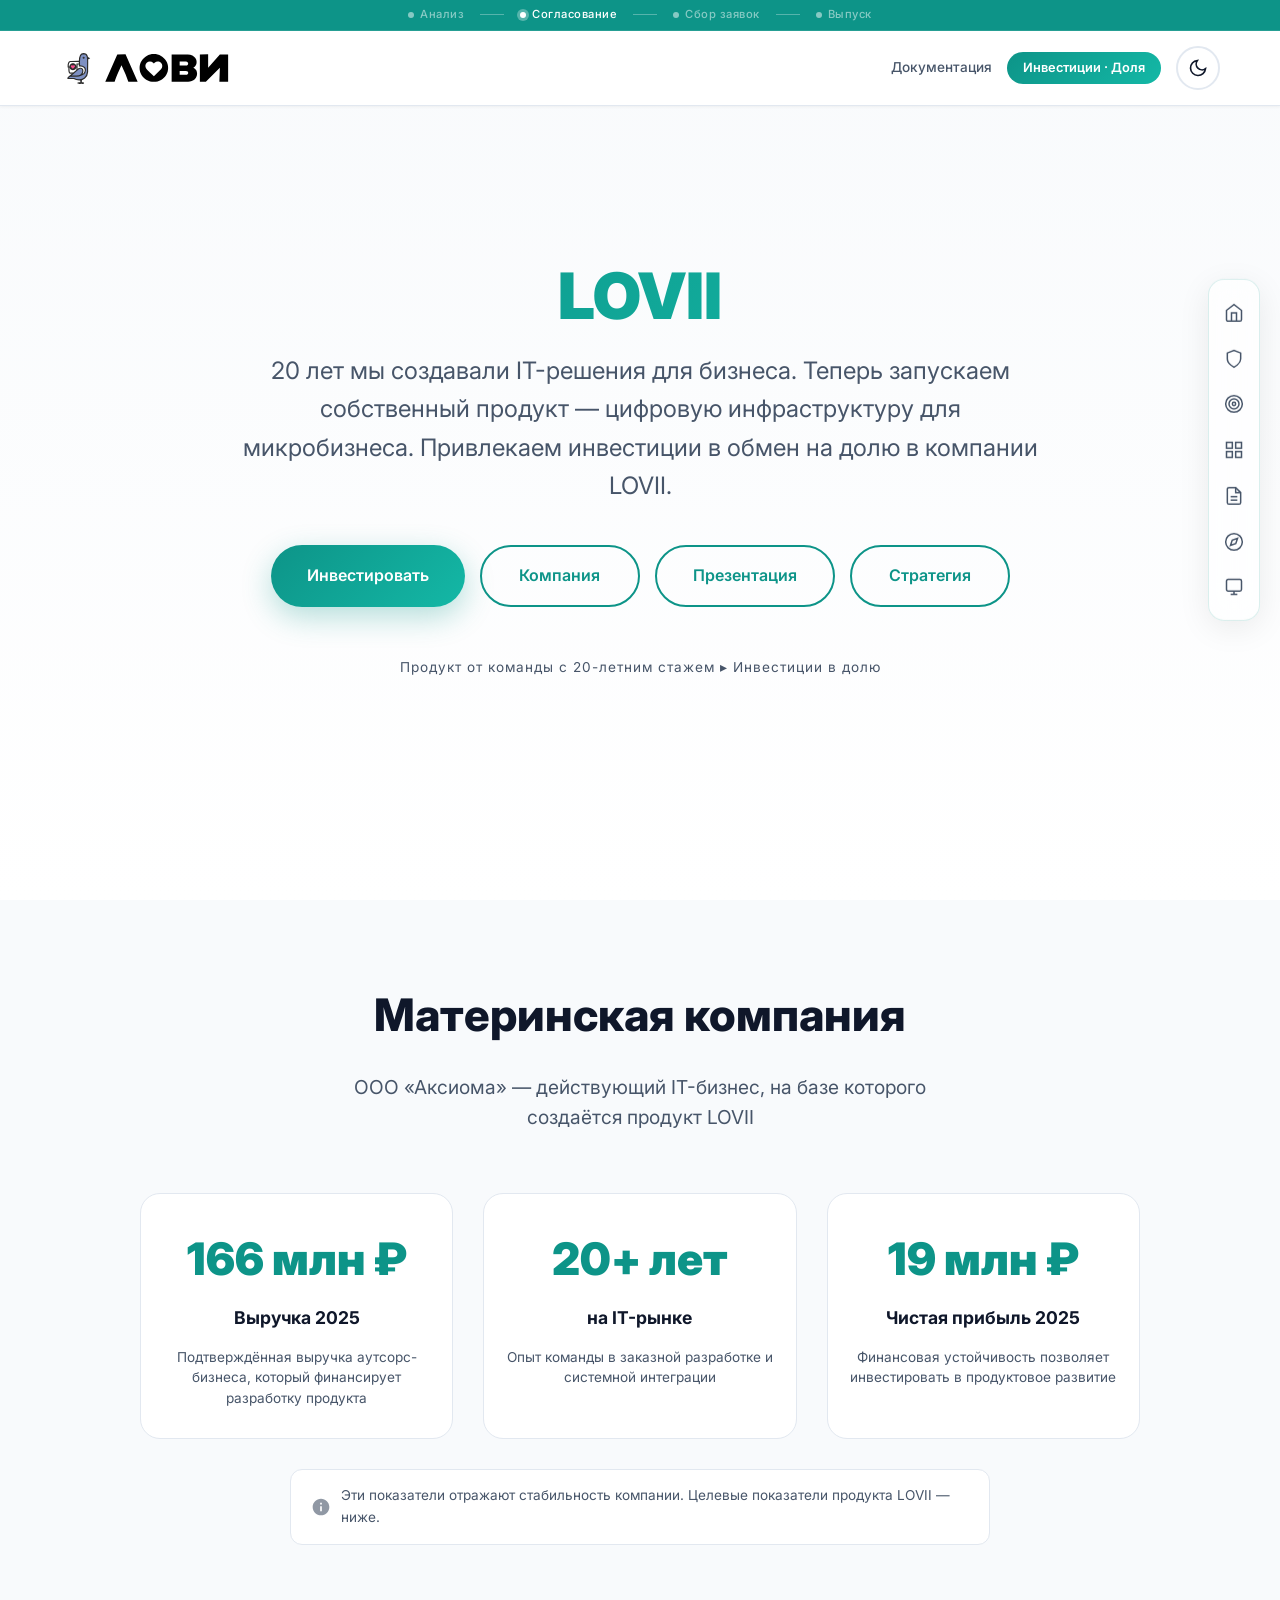
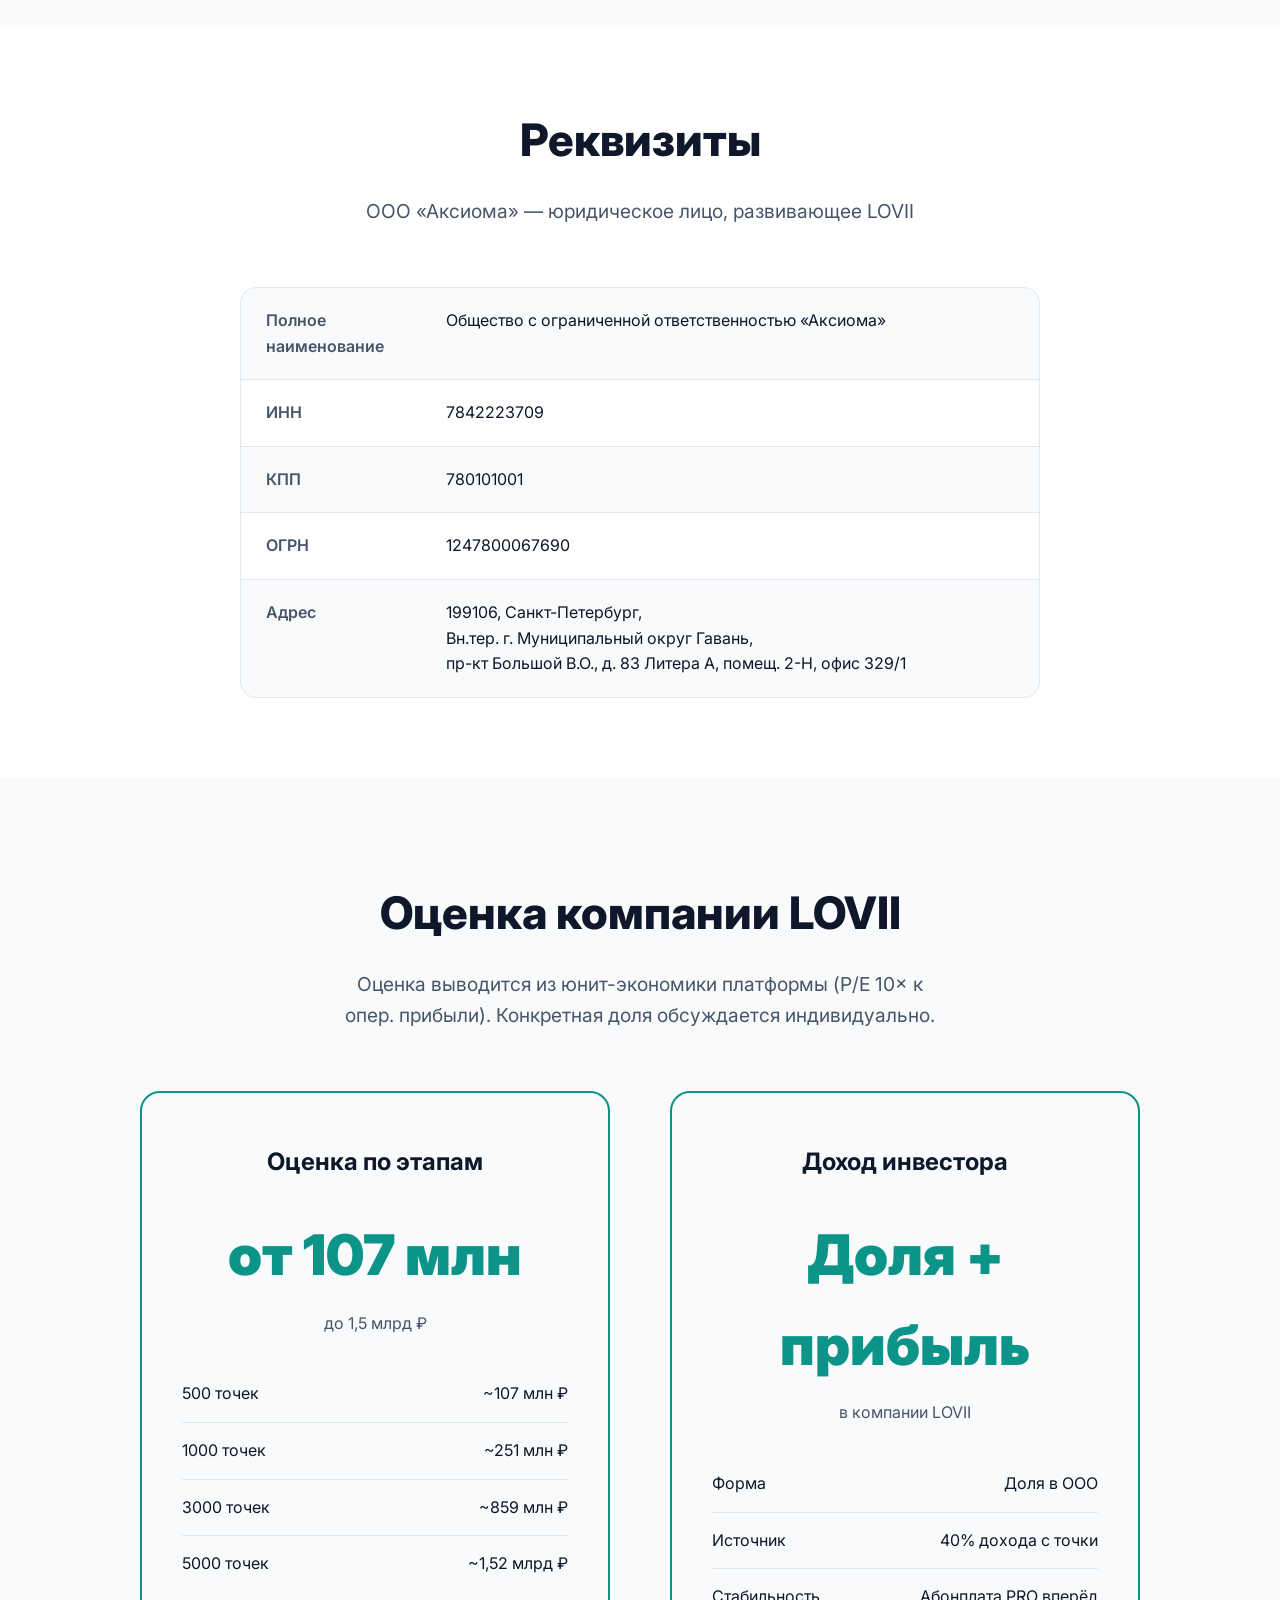
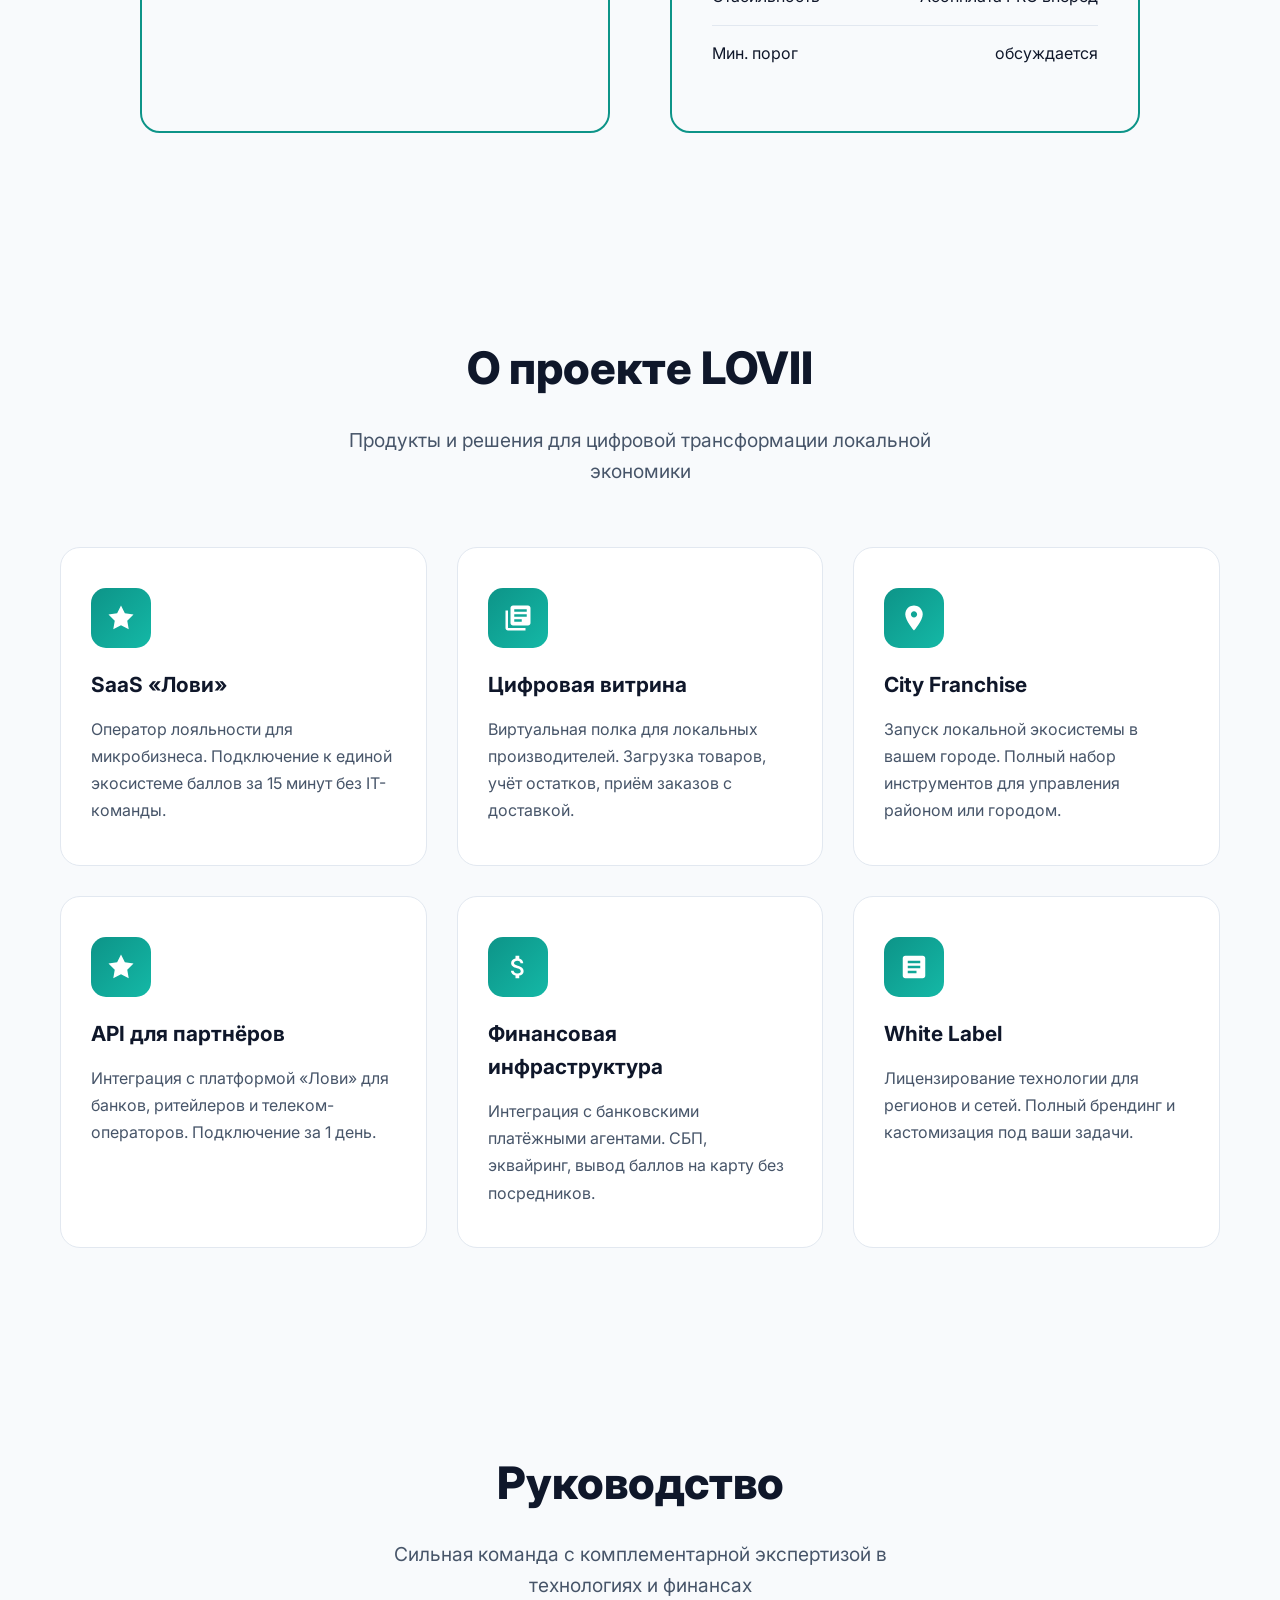
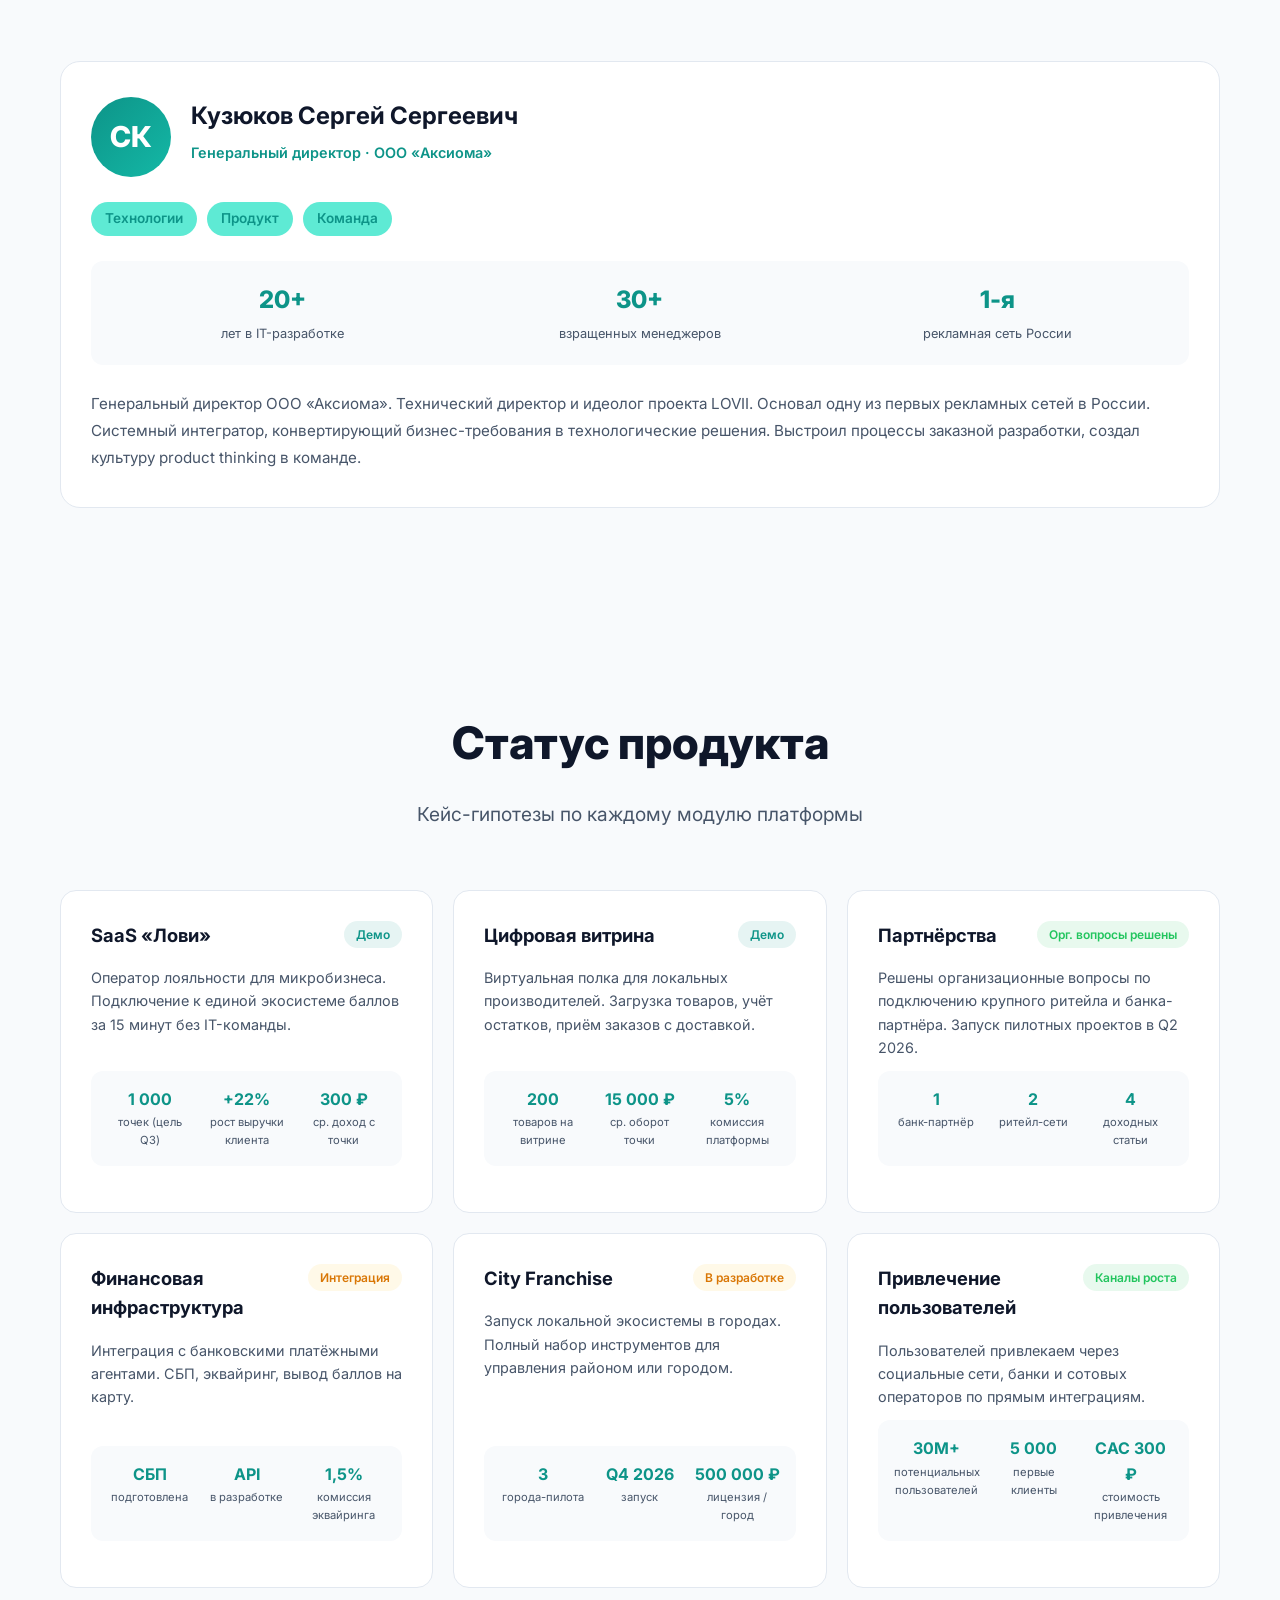
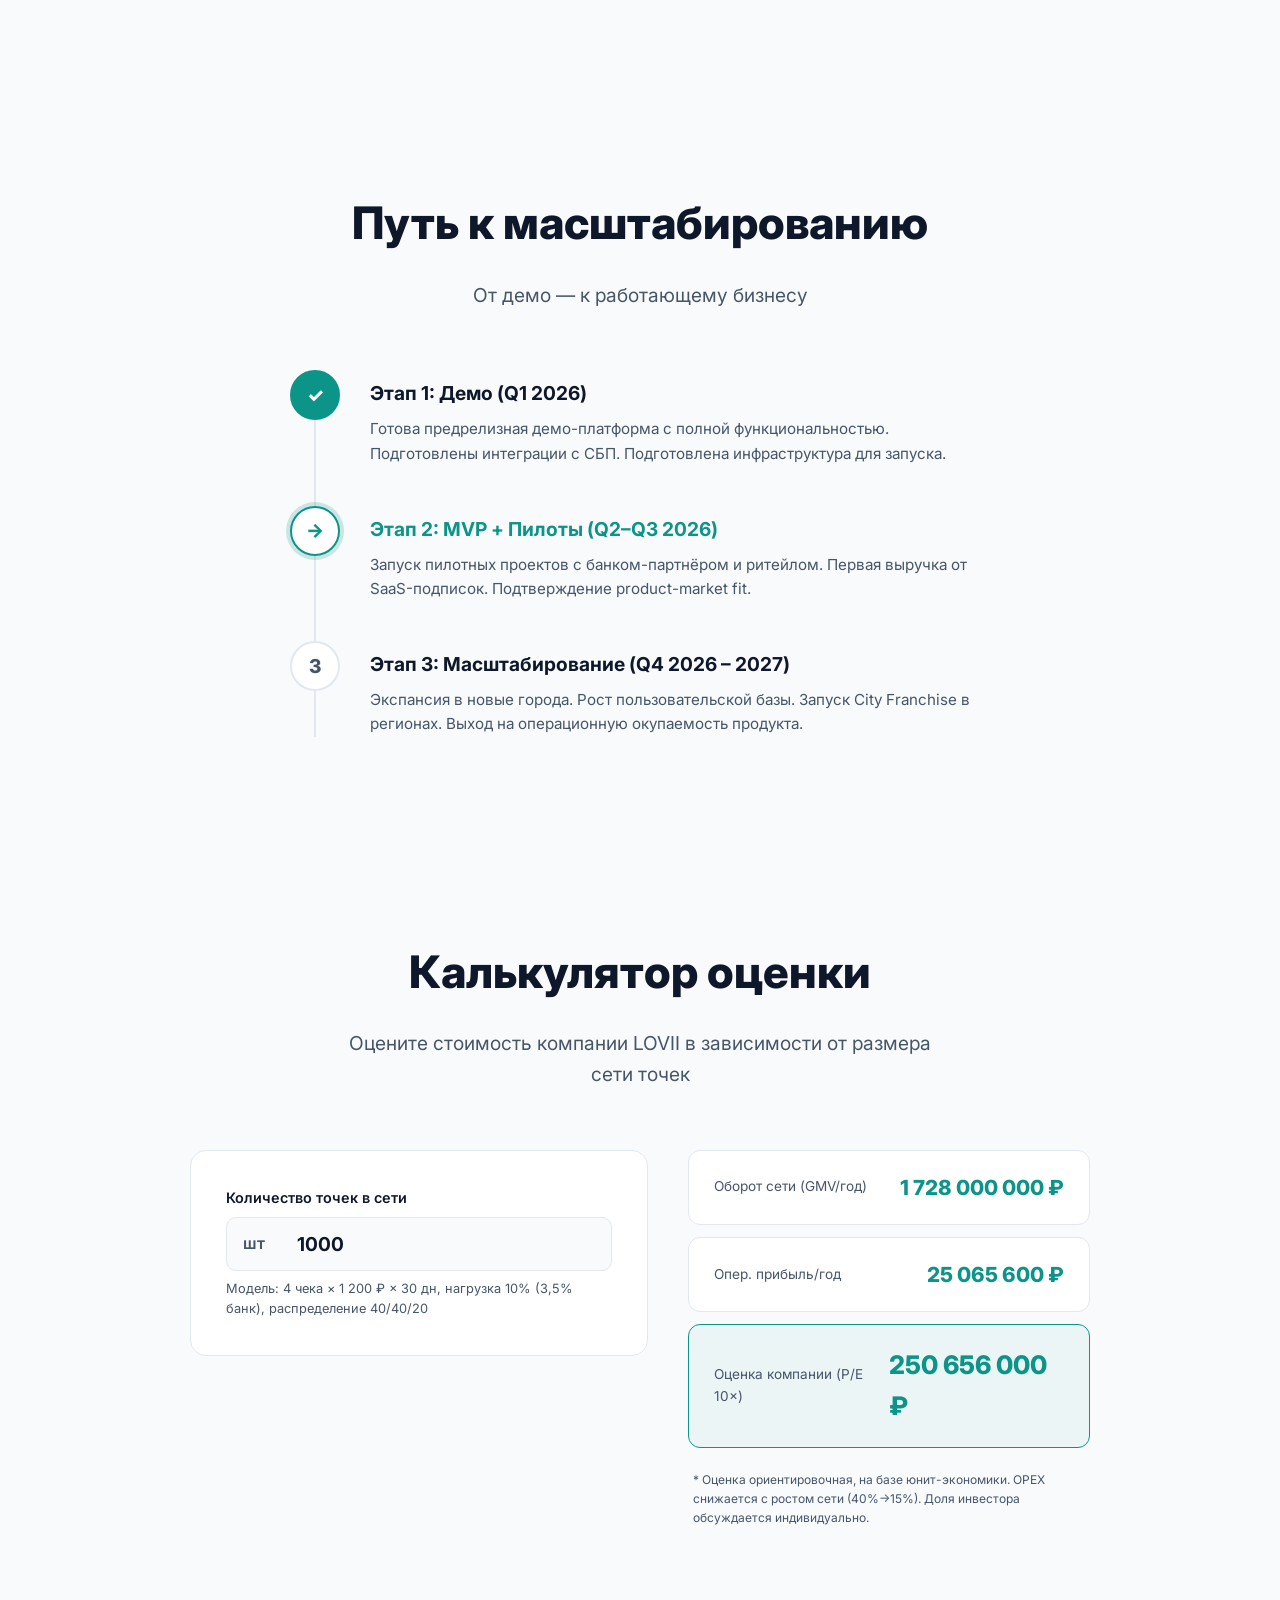
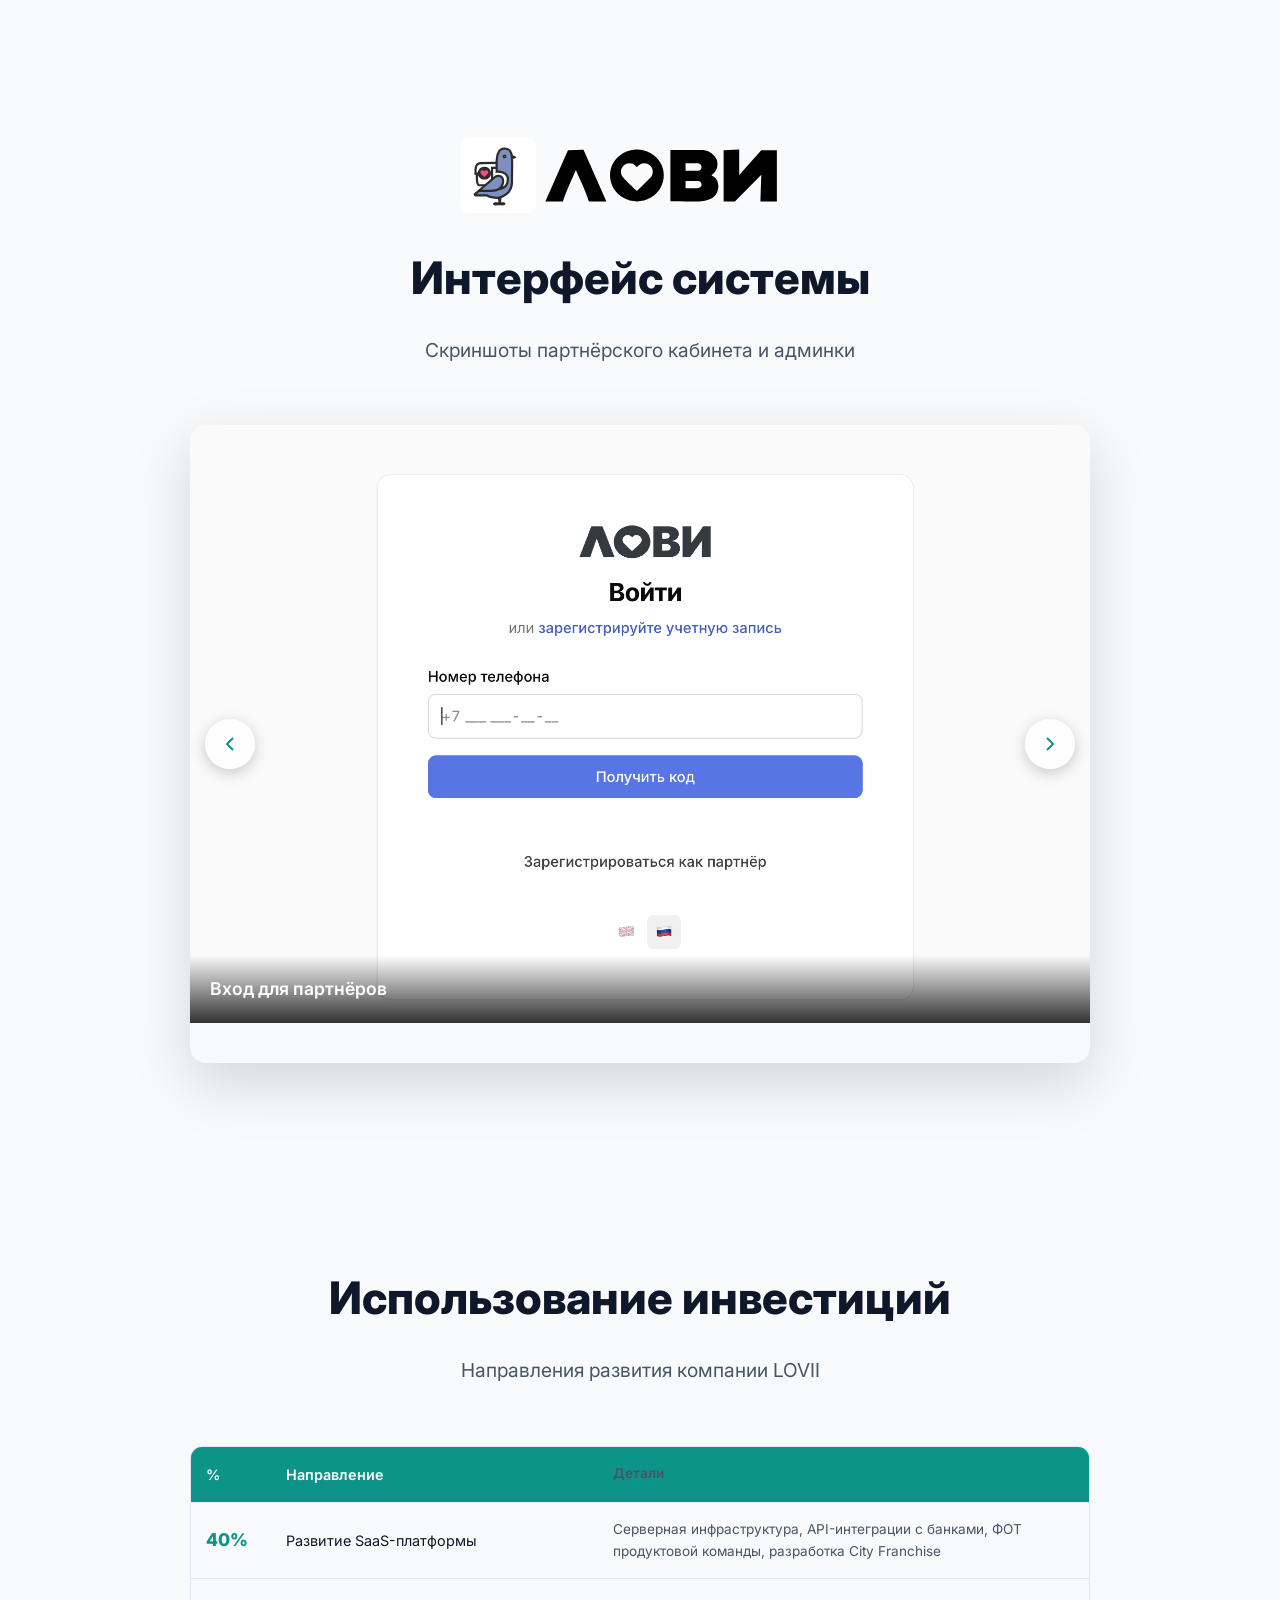
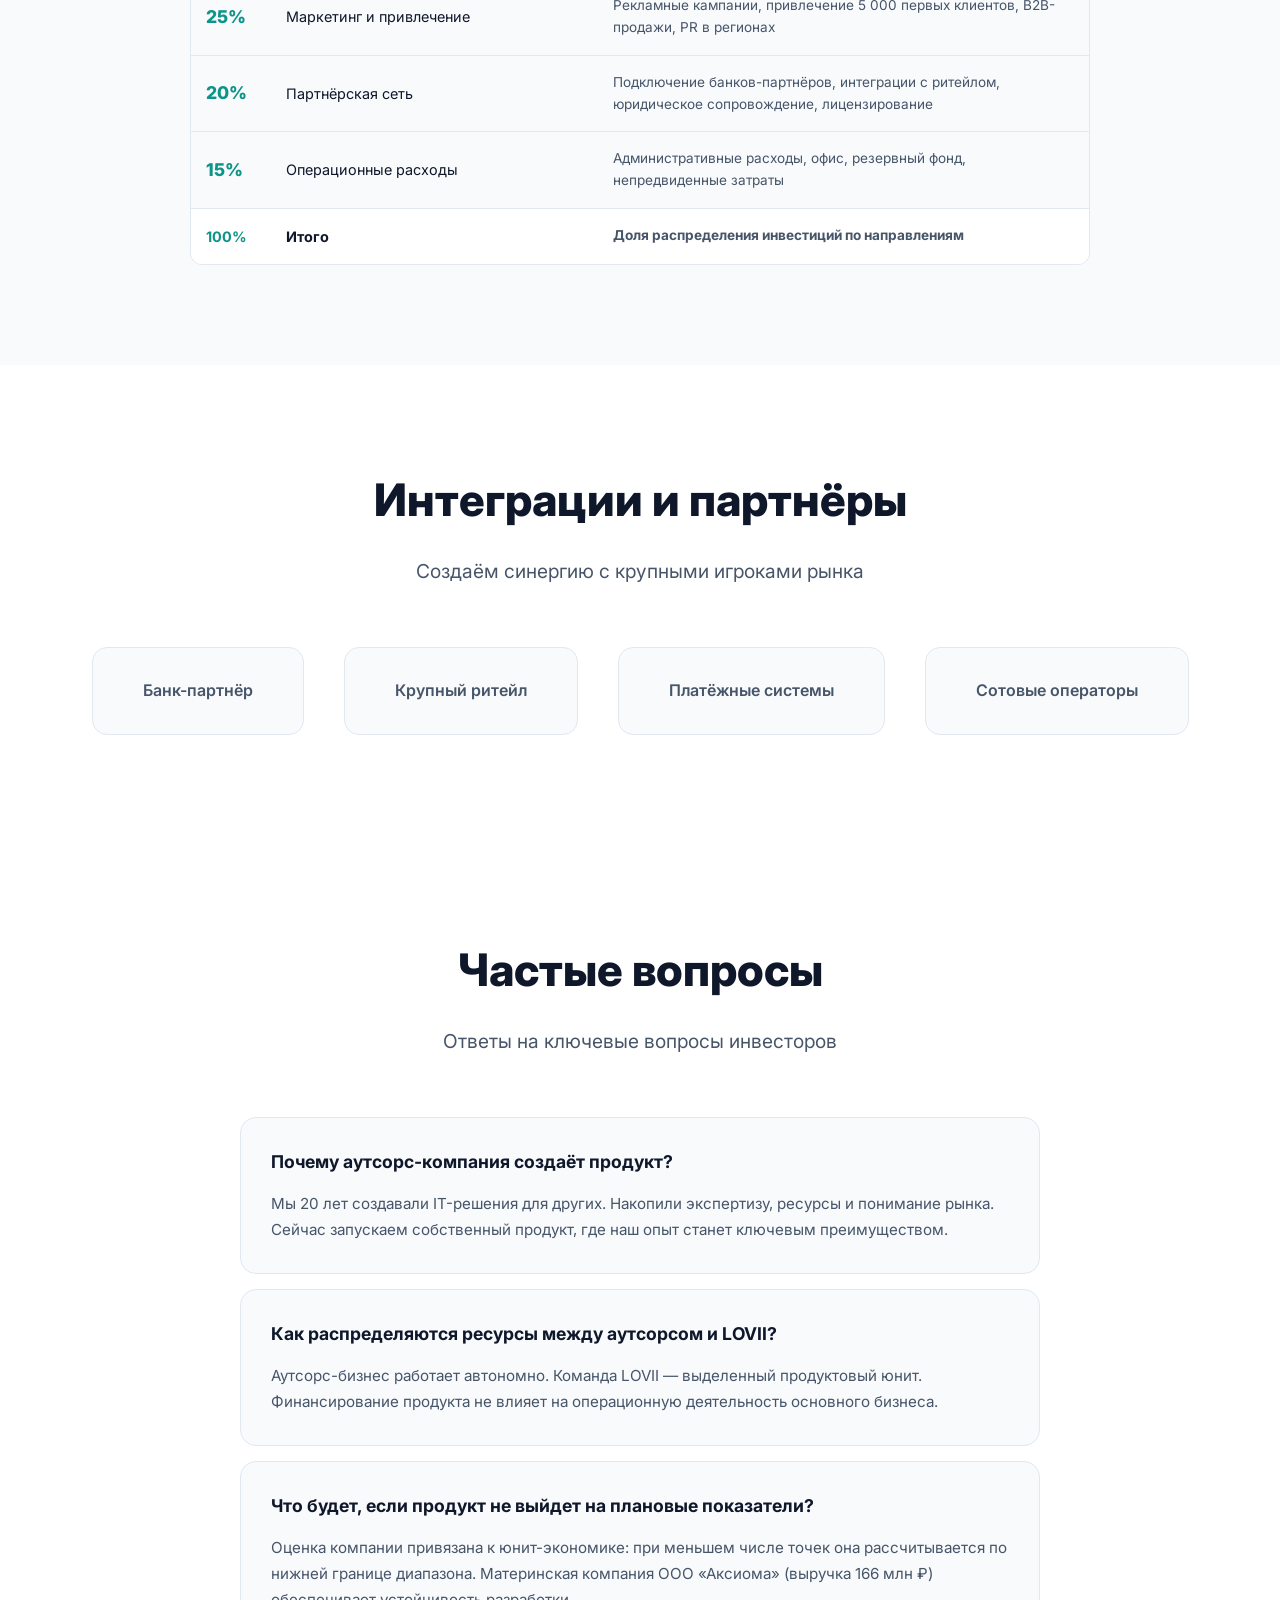
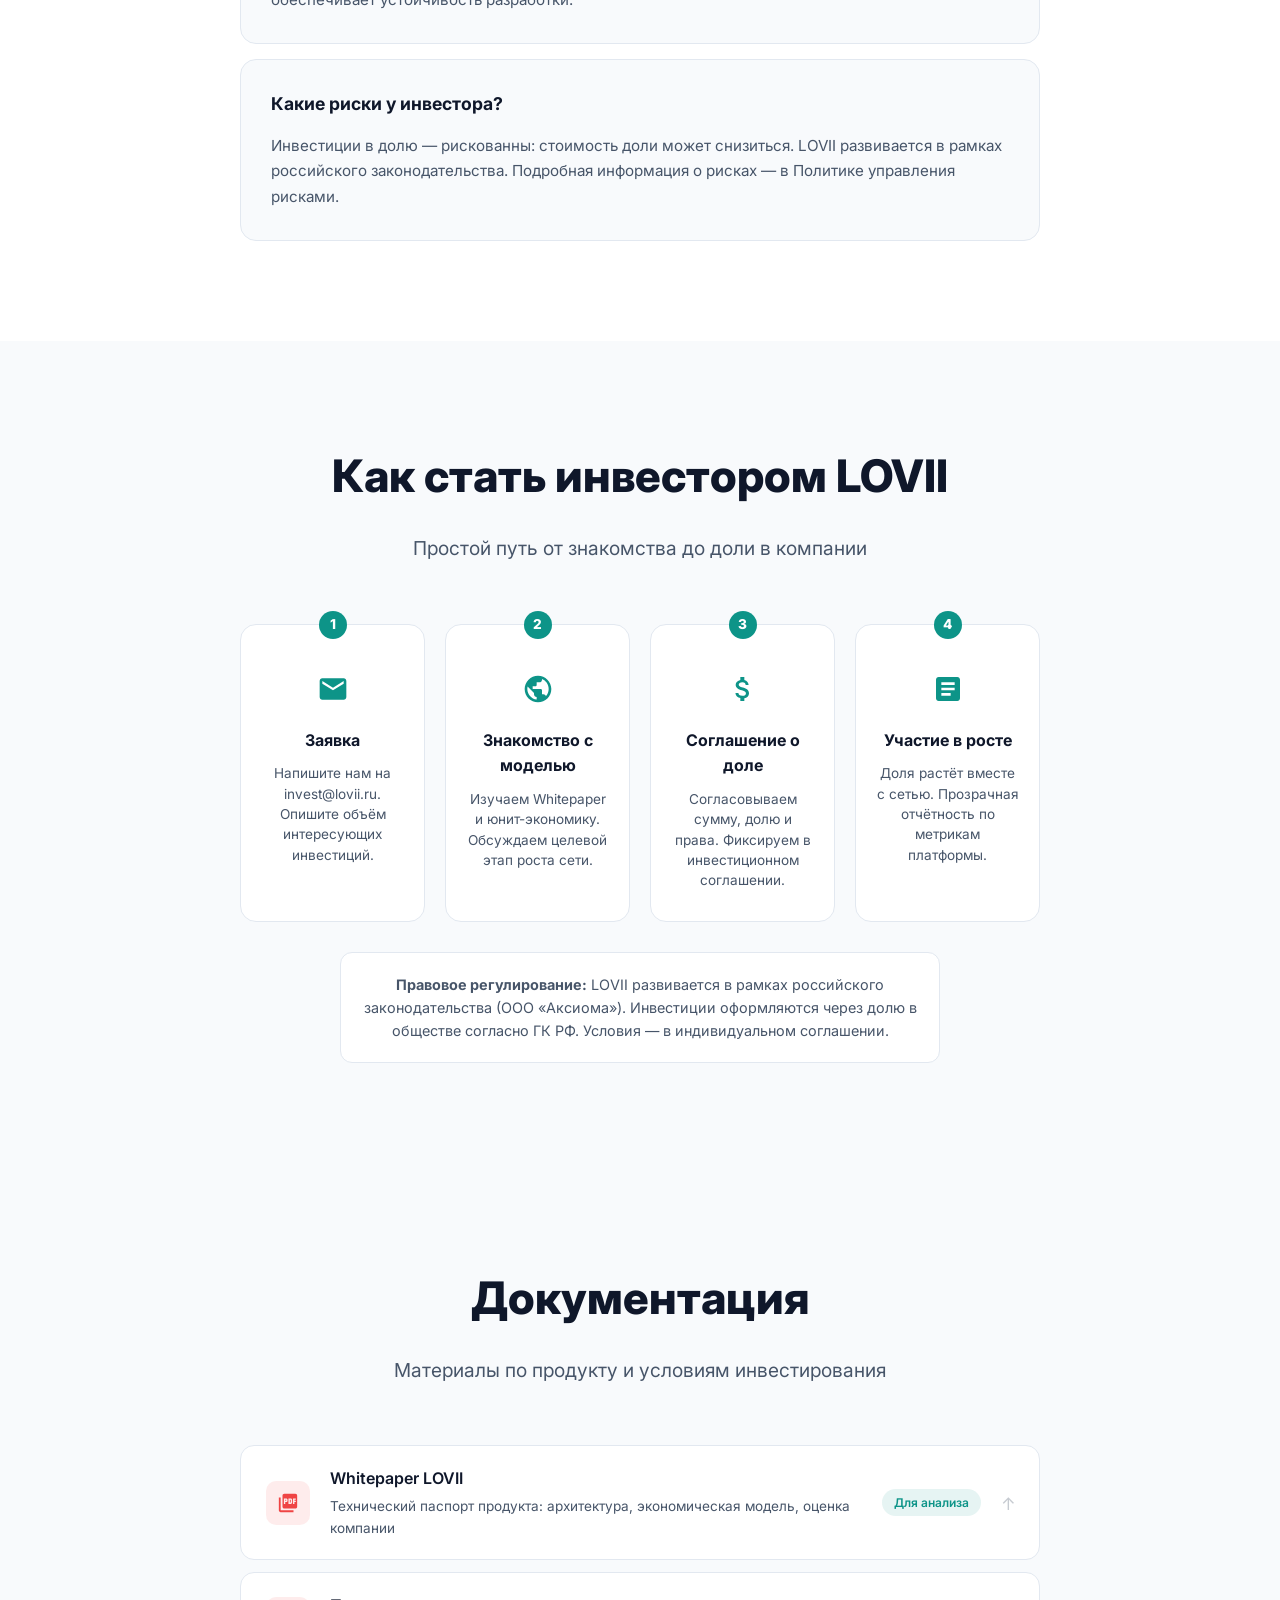
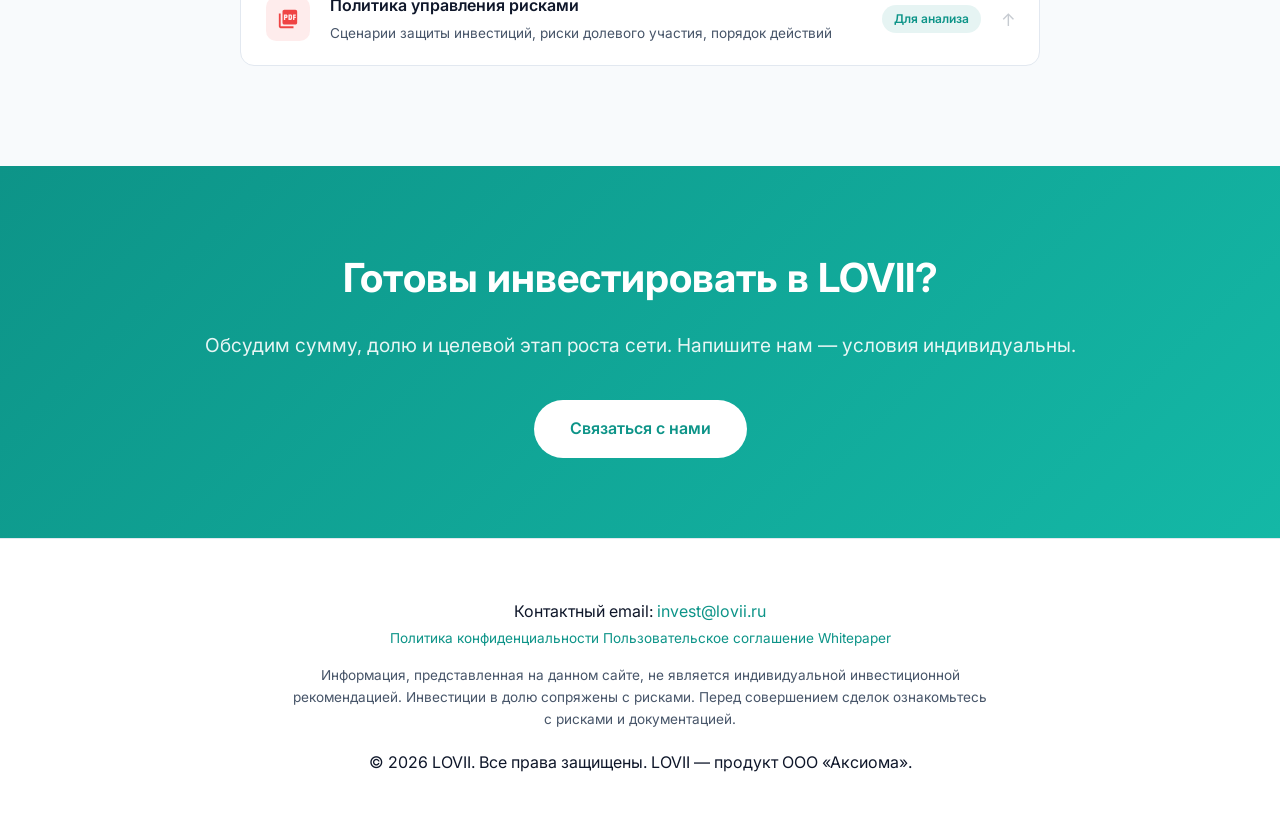
==== commit 435a5e52: "Add cache-busting ?v=2 to particles.js script tag" ====
--- a/index.html
+++ b/index.html
@@ -788,6 +788,6 @@
 
     <script src="js/navigation.js"></script>
     <script src="js/app.js"></script>
-    <script src="js/particles.js"></script>
+    <script src="js/particles.js?v=2"></script>
 </body>
 </html>
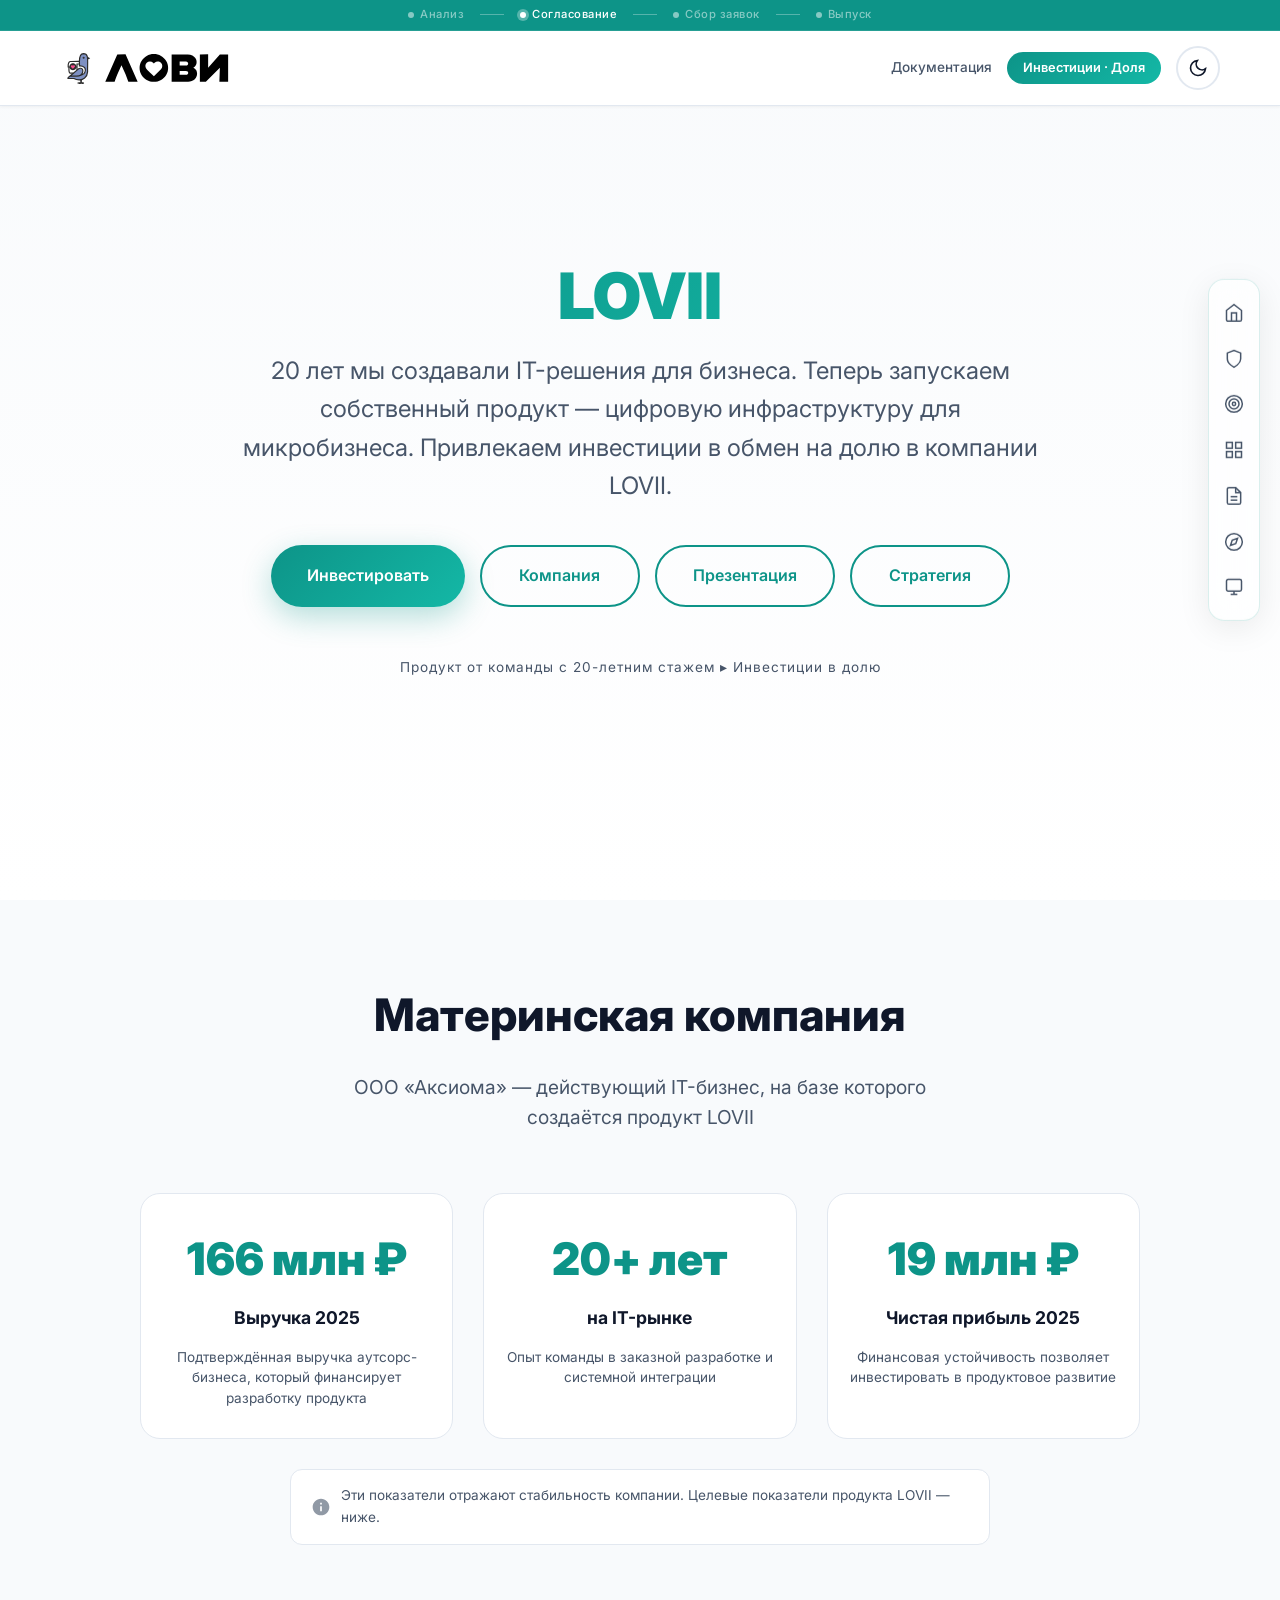
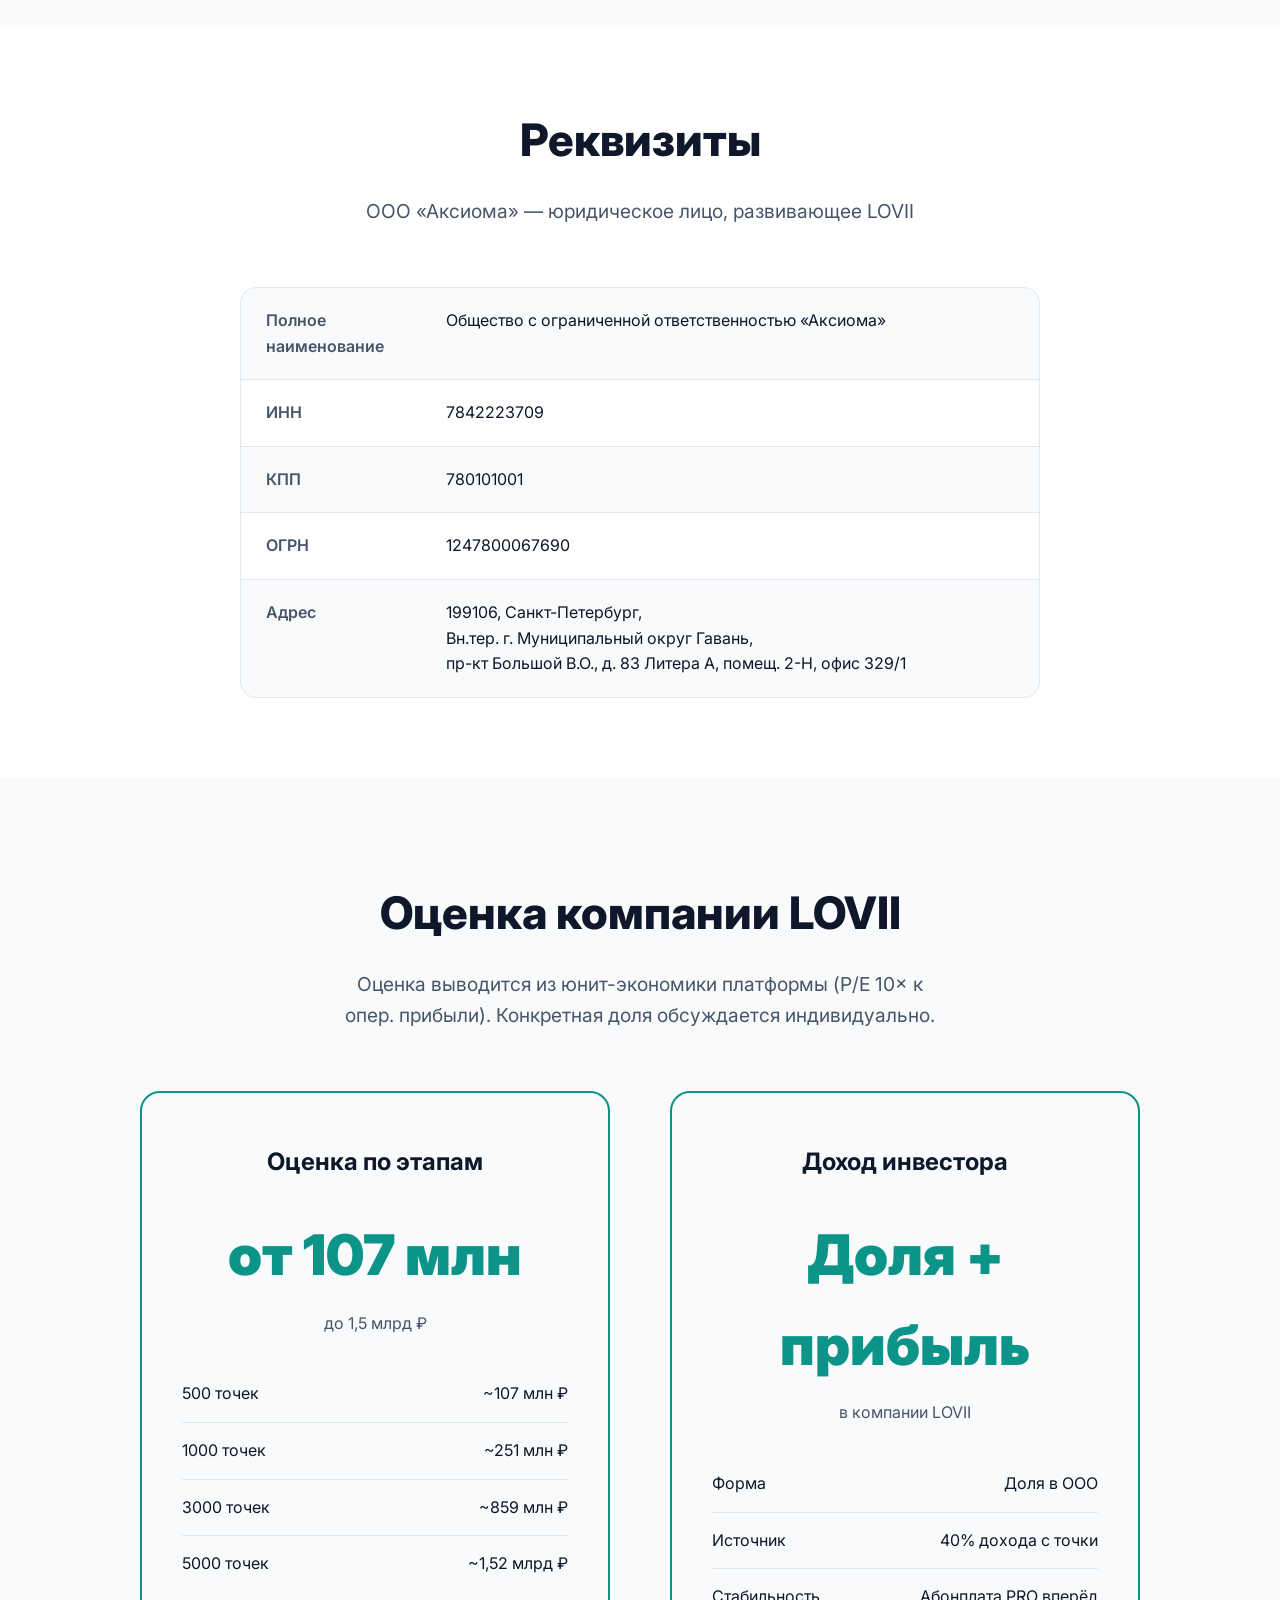
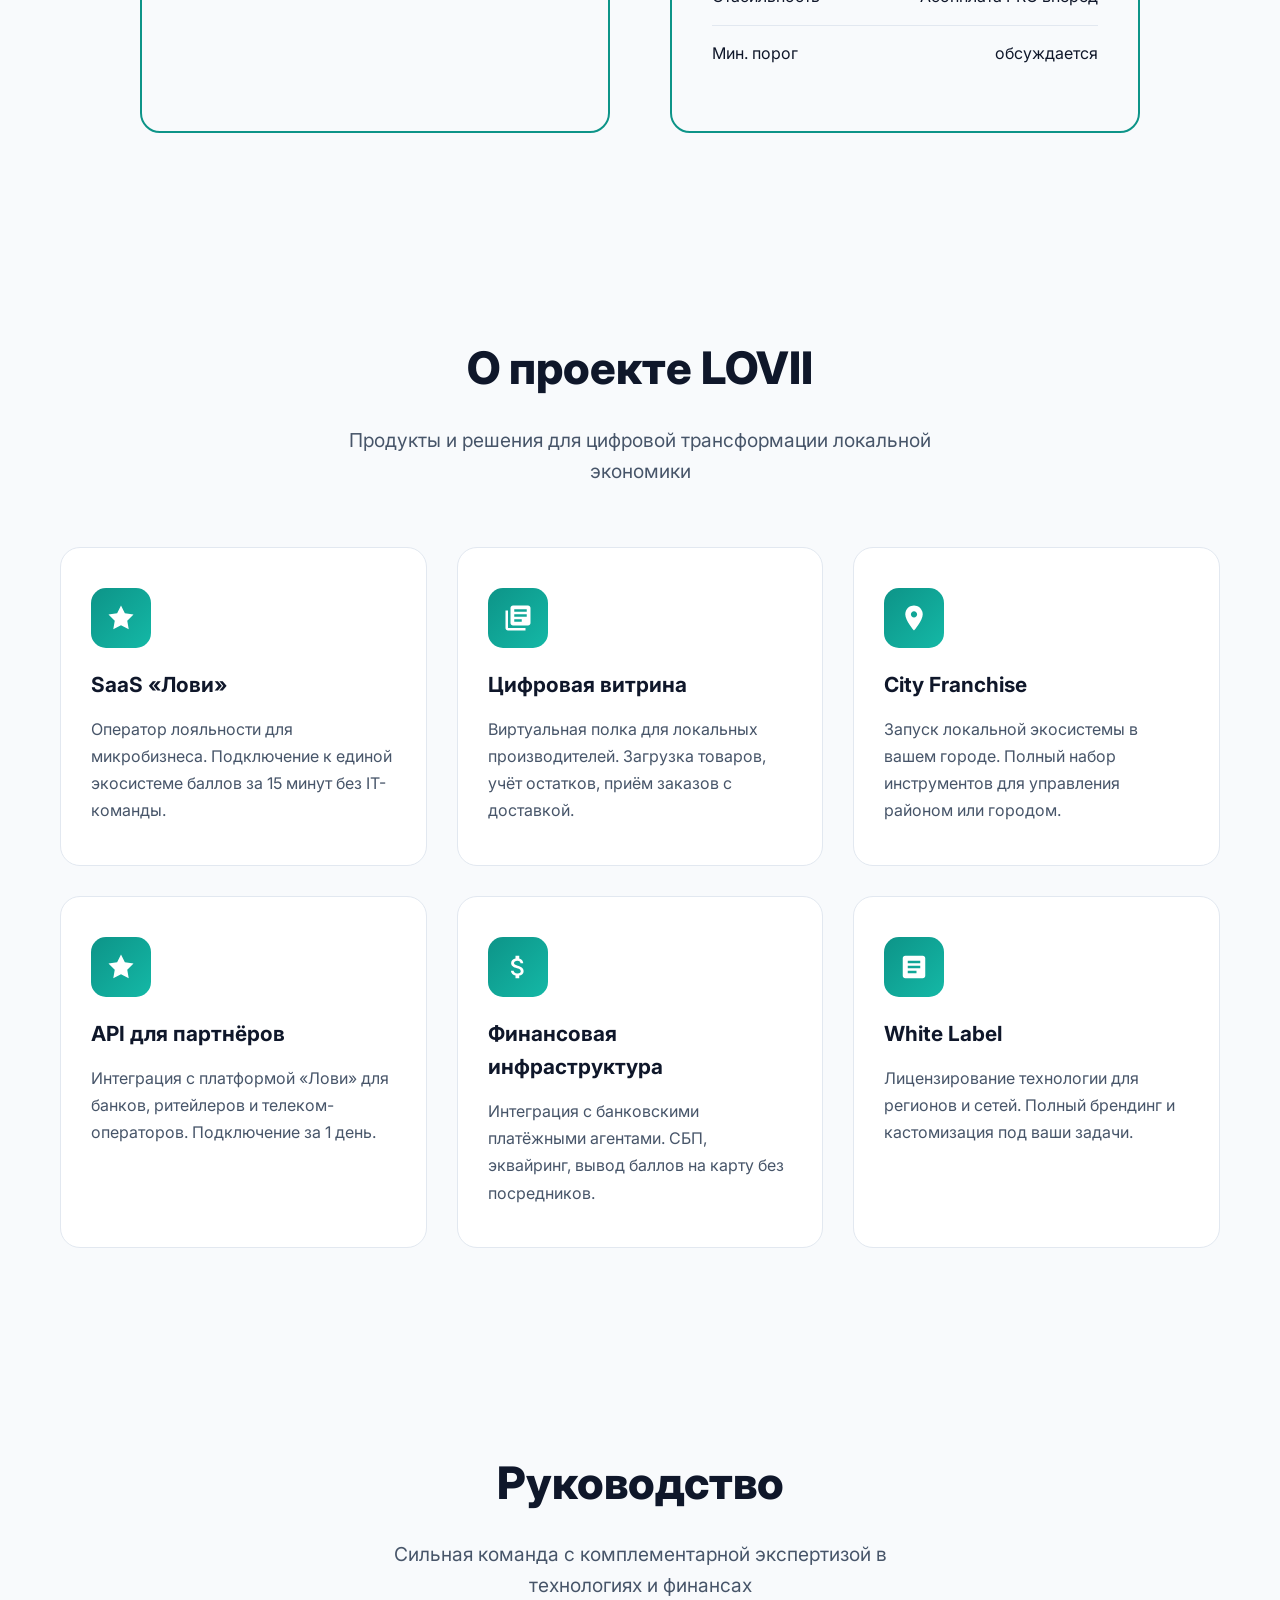
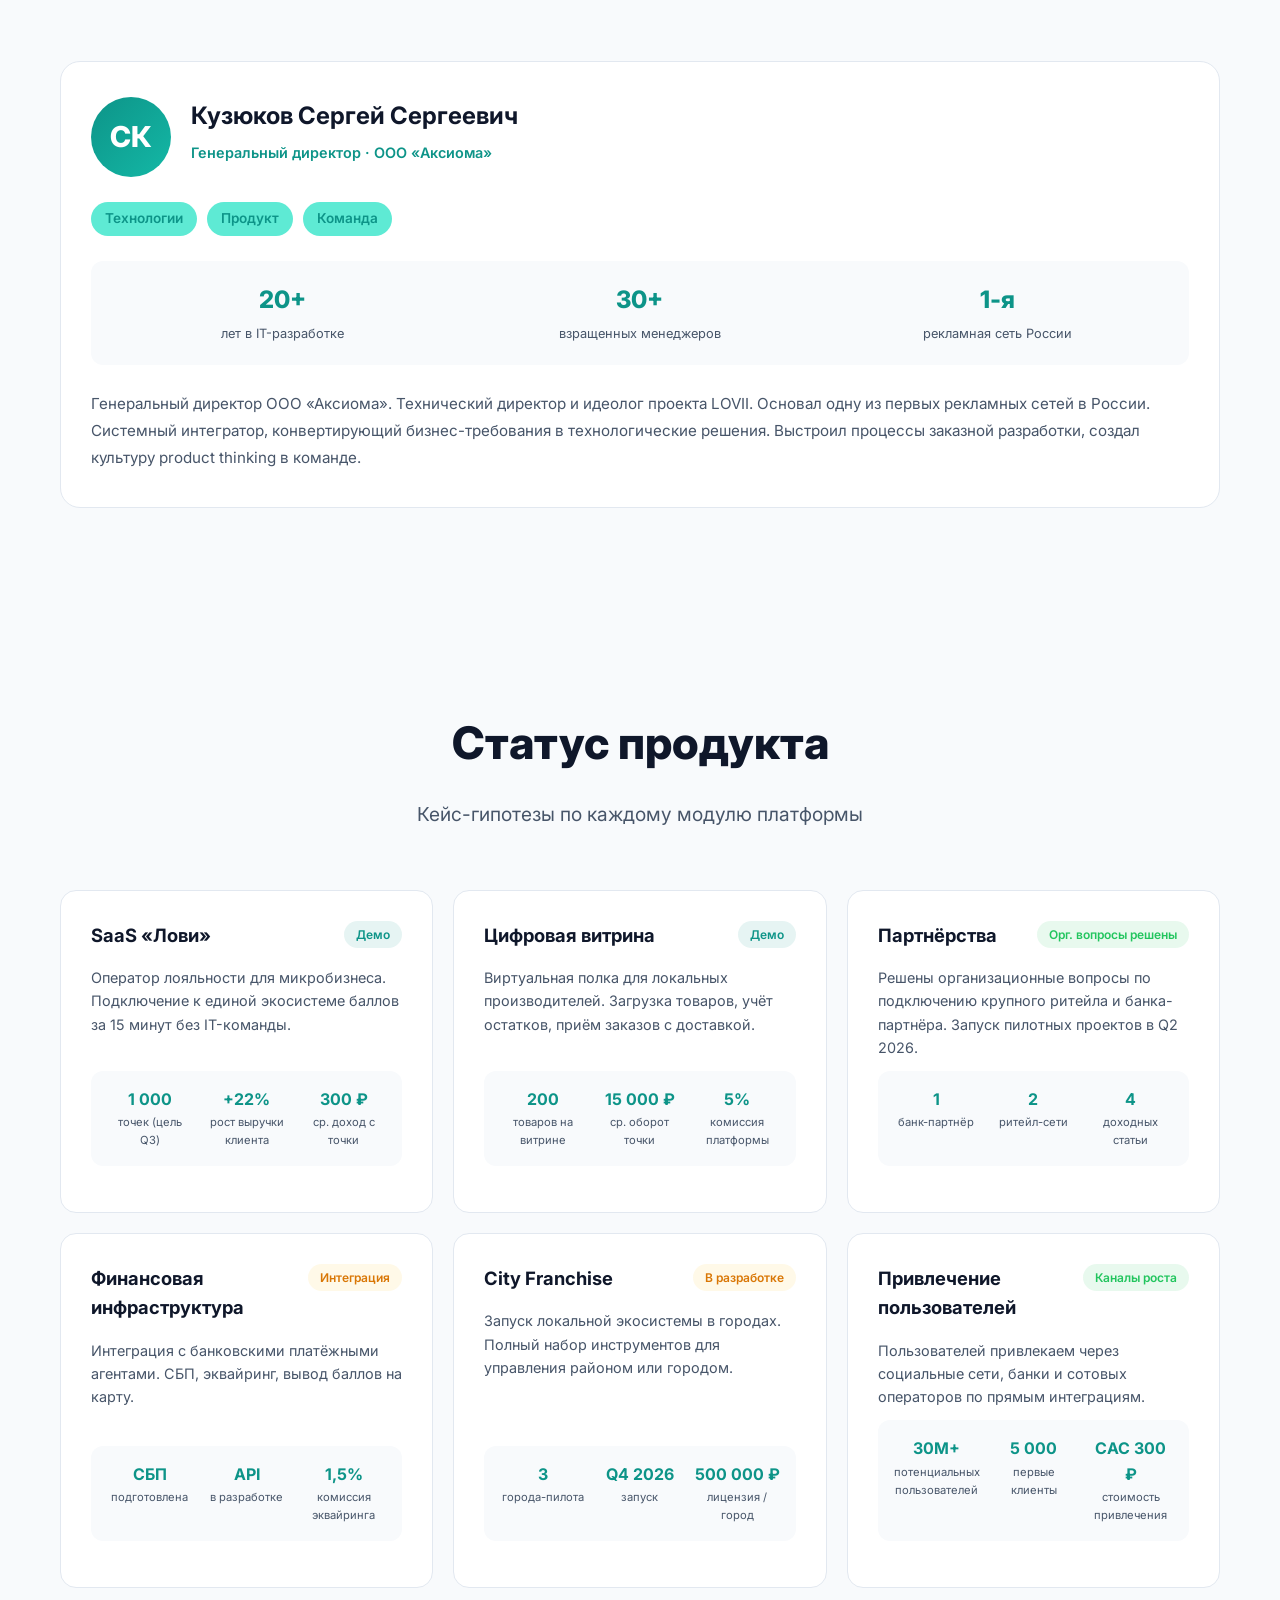
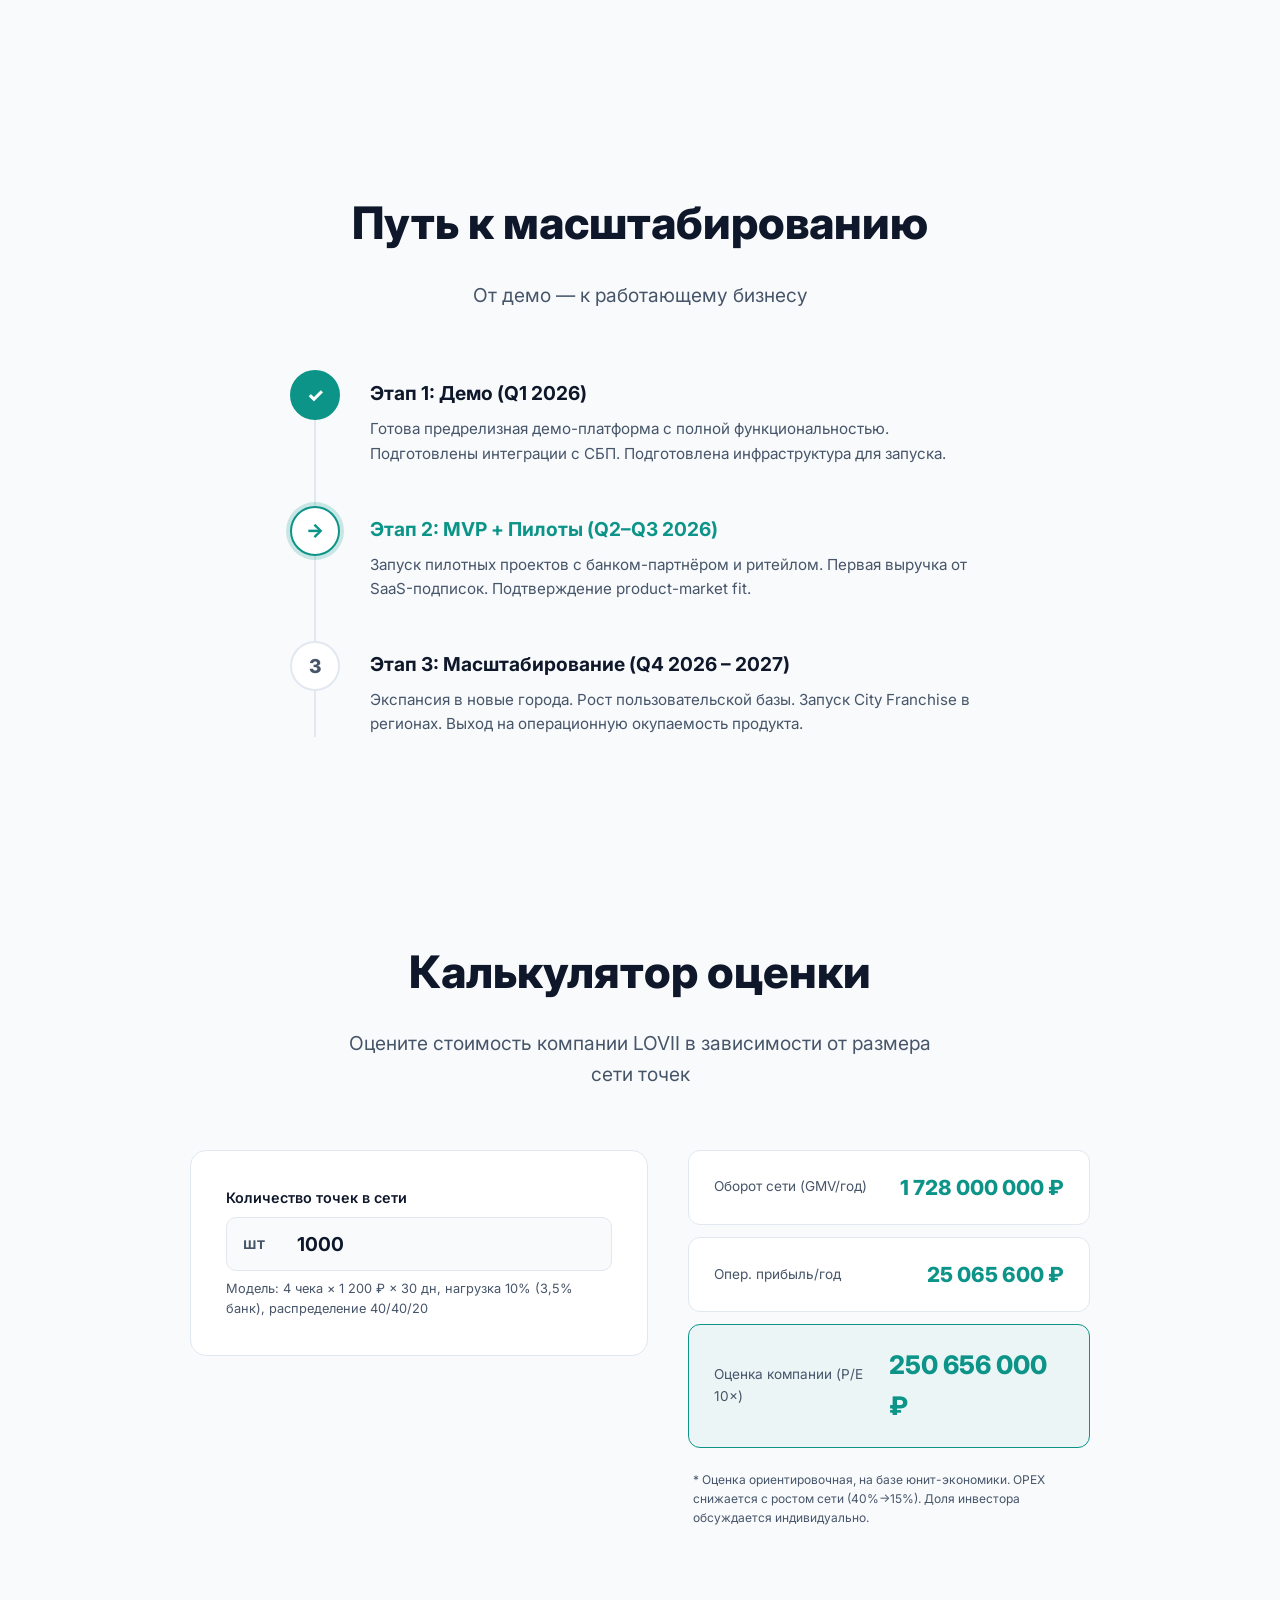
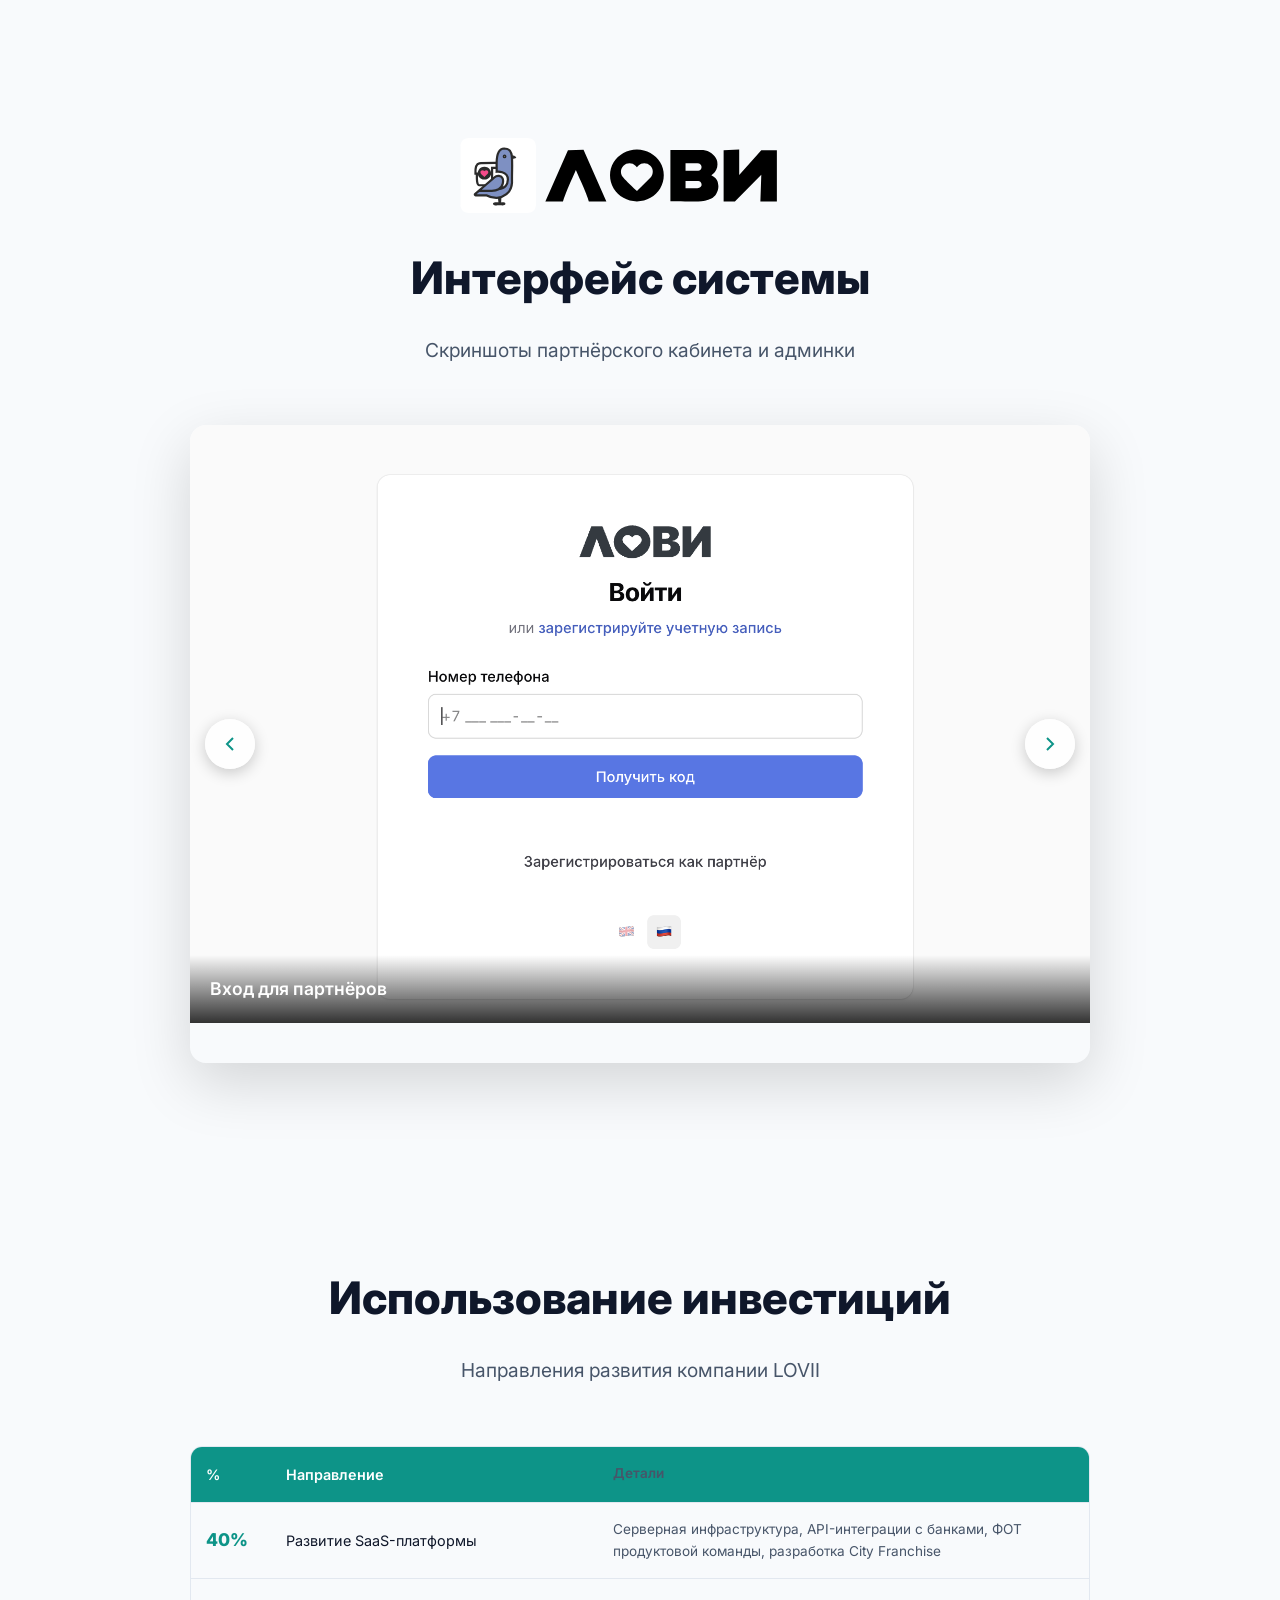
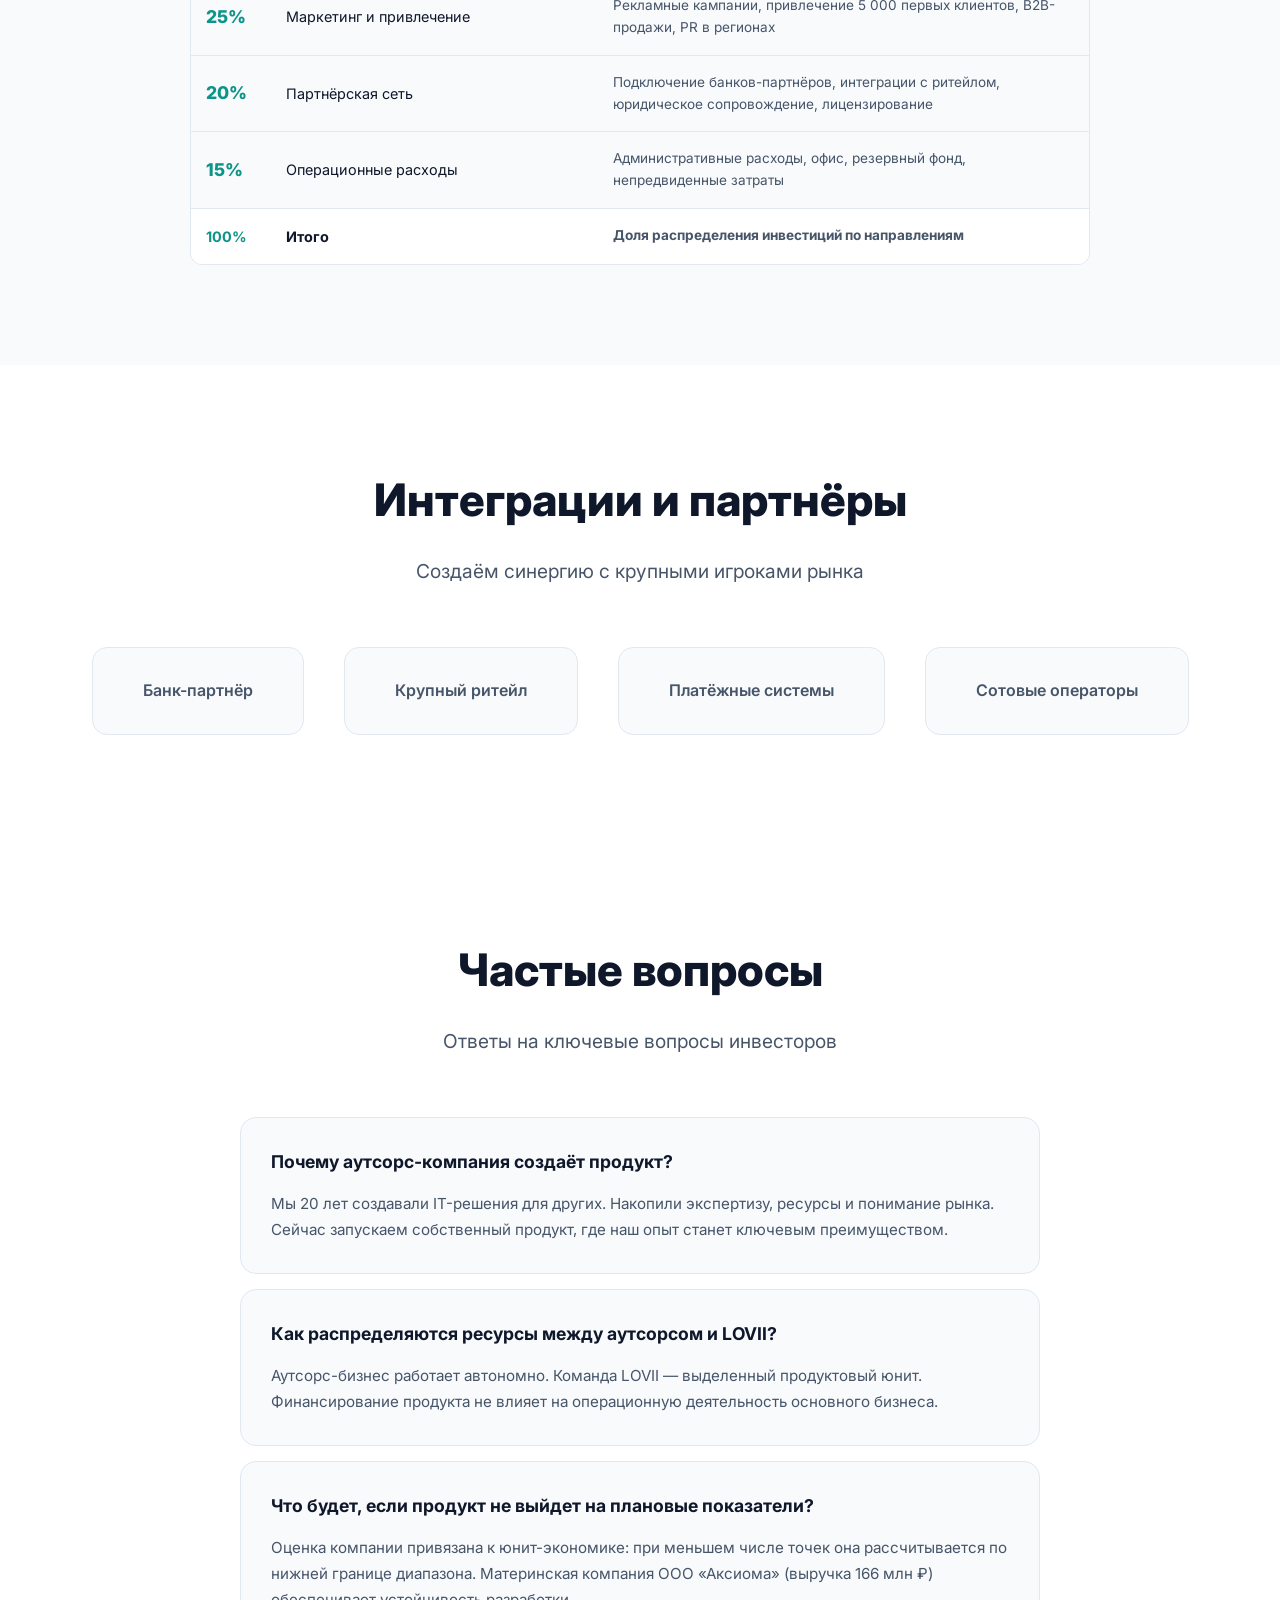
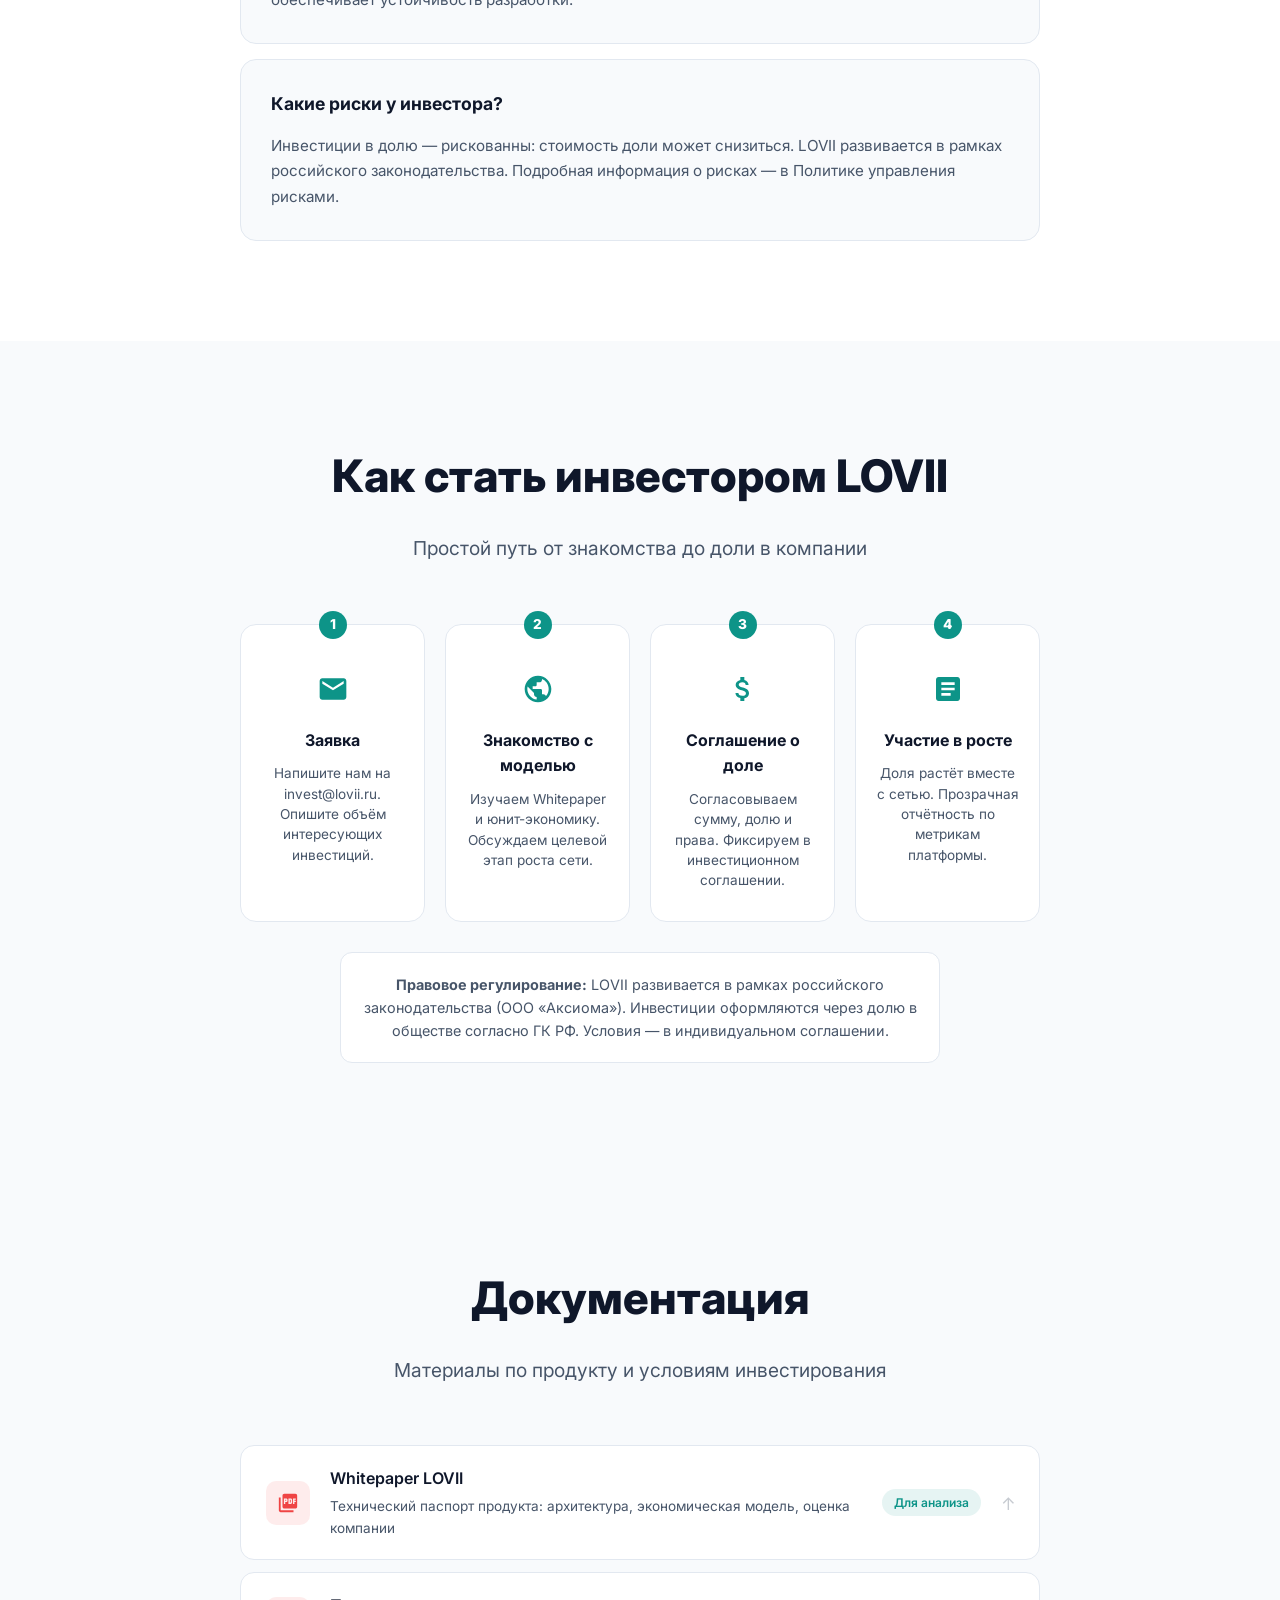
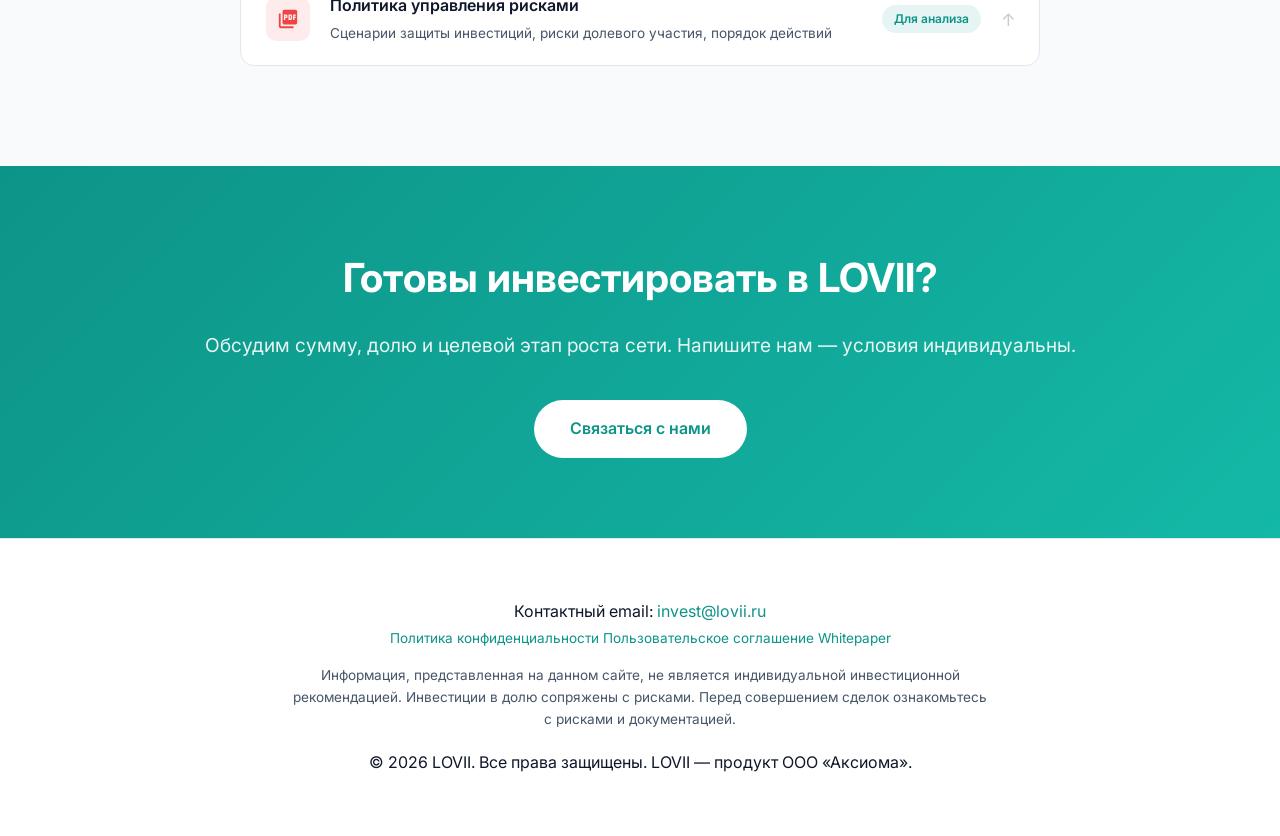
==== commit 17feab7f: "Cache-busting: версионированы все CSS/JS, meta no-cache, SW очищает кеш" ====
--- a/index.html
+++ b/index.html
@@ -8,9 +8,12 @@
 
     <title>LOVII — Инвестиции в долю · Цифровая инфраструктура локальной экономики</title>
     <meta name="description" content="Инвестируйте в LOVII — цифровую инфраструктуру локальной экономики. Привлекаем инвестиции в обмен на долю в компании. Оценка выводится из юнит-экономики платформы.">    <link rel="preconnect" href="https://fonts.googleapis.com">    <link rel="preconnect" href="https://fonts.gstatic.com" crossorigin>
+    <meta http-equiv="Cache-Control" content="no-cache, no-store, must-revalidate">
+    <meta http-equiv="Pragma" content="no-cache">
+    <meta http-equiv="Expires" content="0">
     <link href="https://fonts.googleapis.com/css2?family=Inter:wght@300;400;500;600;700;800;900&display=swap" rel="stylesheet">
-    <link rel="stylesheet" href="css/site.css?v=4">
-    <link rel="stylesheet" href="css/home.css?v=4">
+    <link rel="stylesheet" href="css/site.css?v=5">
+    <link rel="stylesheet" href="css/home.css?v=5">
     </head>
 <body>
     <header class="header">
@@ -786,8 +789,8 @@
         </a>
     </nav>
 
-    <script src="js/navigation.js"></script>
-    <script src="js/app.js"></script>
-    <script src="js/particles.js?v=2"></script>
+    <script src="js/navigation.js?v=3"></script>
+    <script src="js/app.js?v=3"></script>
+    <script src="js/particles.js?v=3"></script>
 </body>
 </html>
